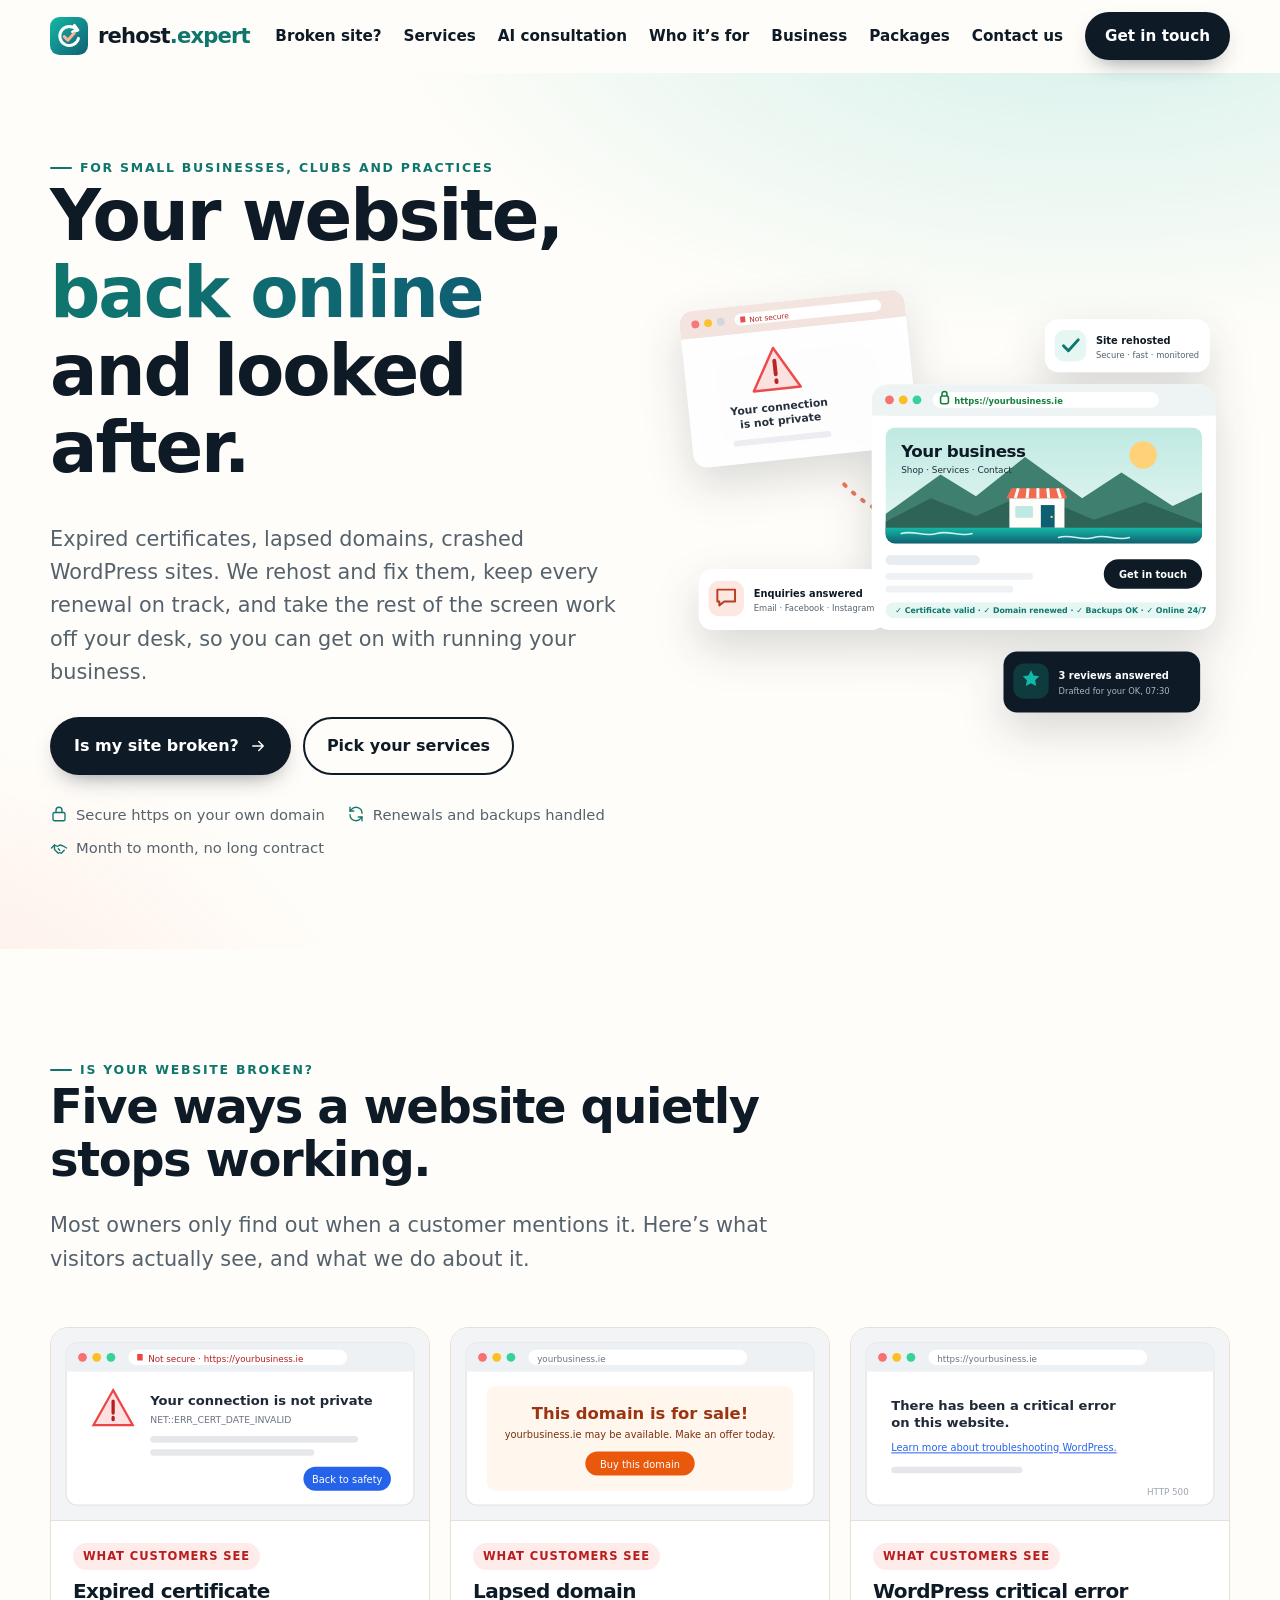
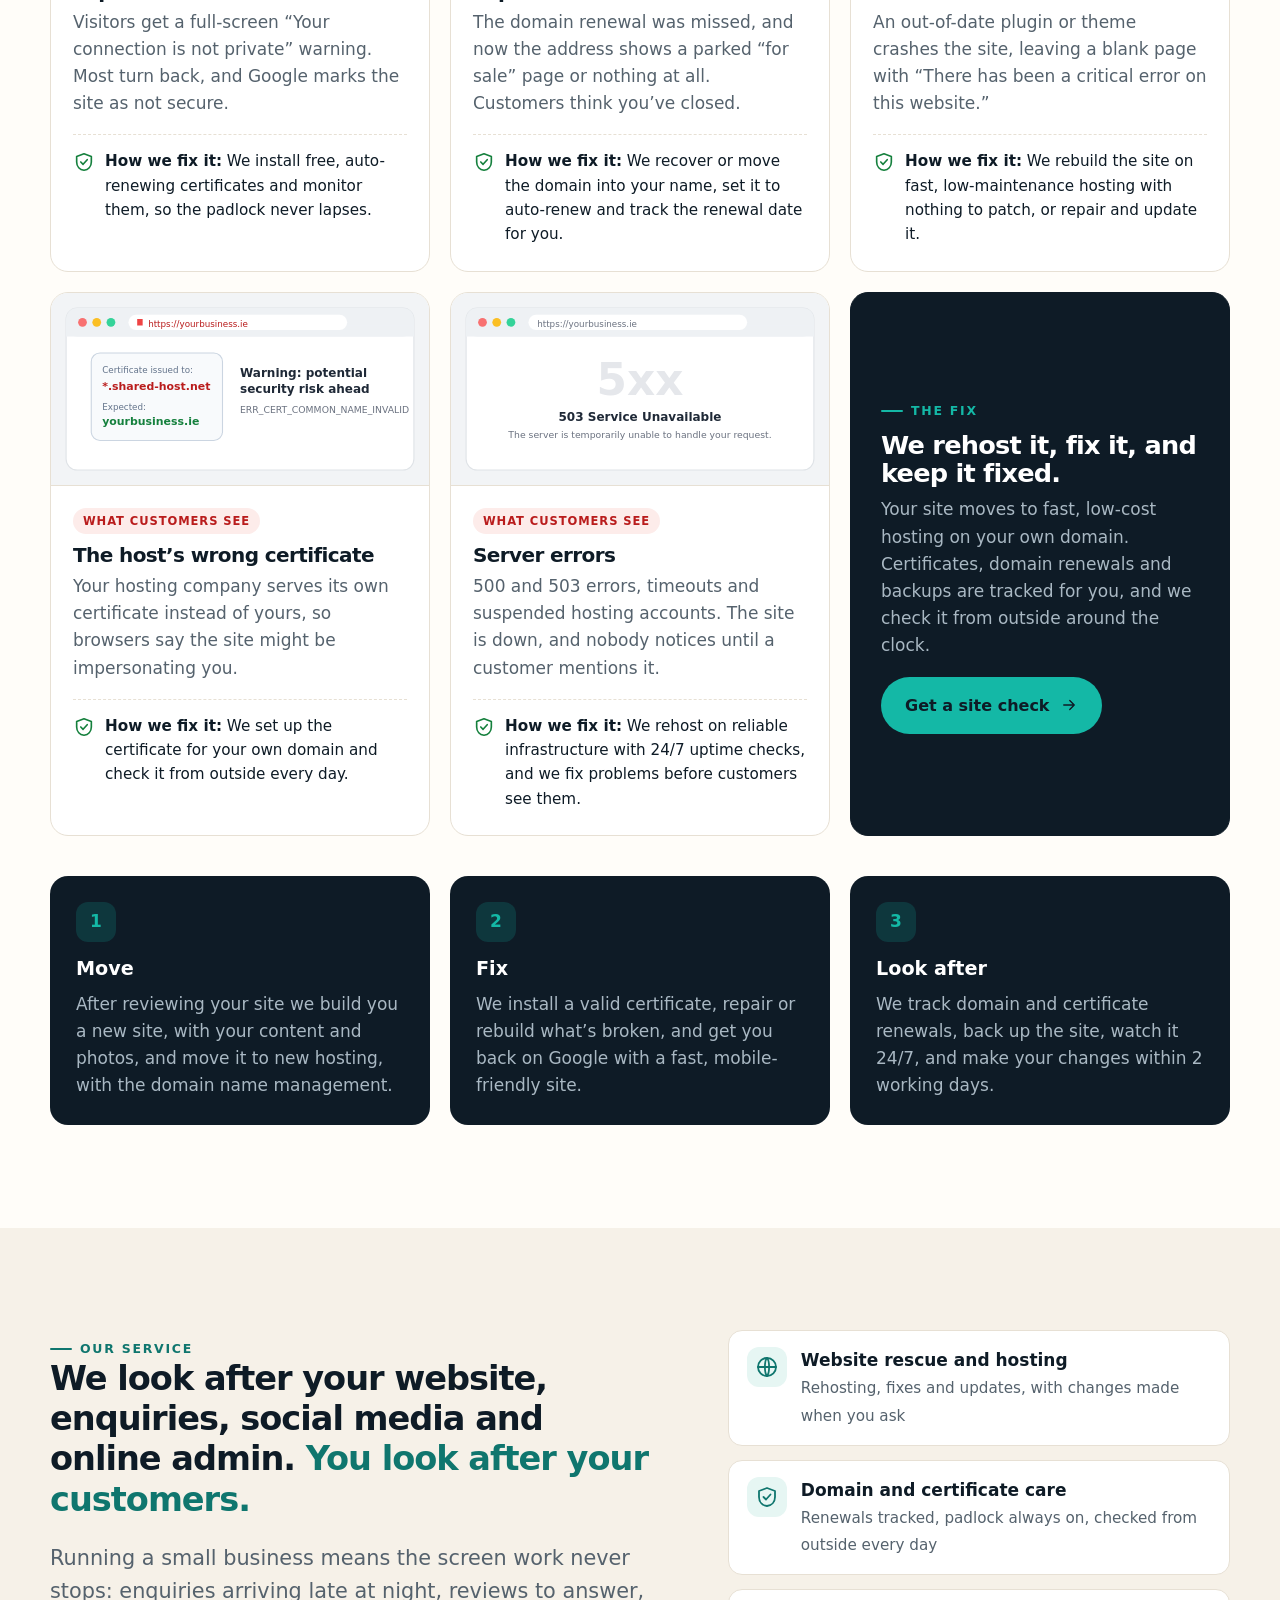
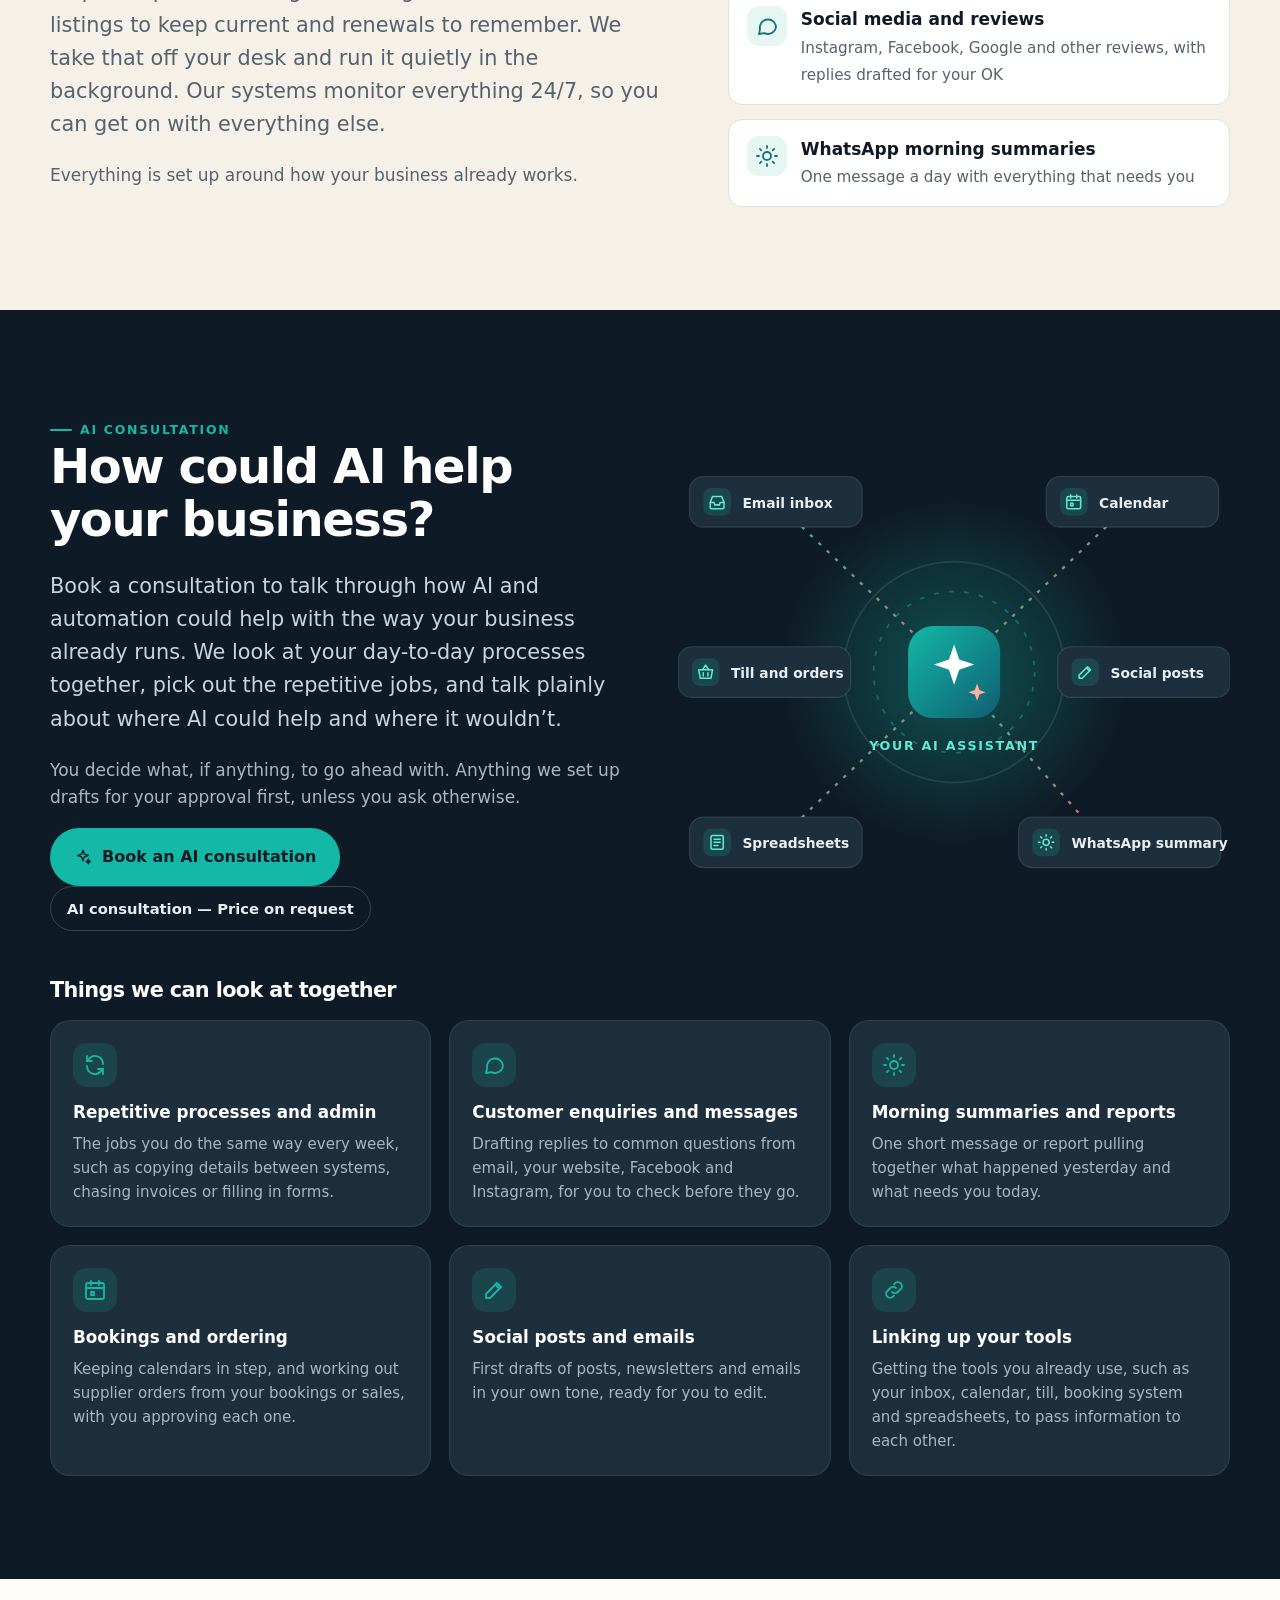
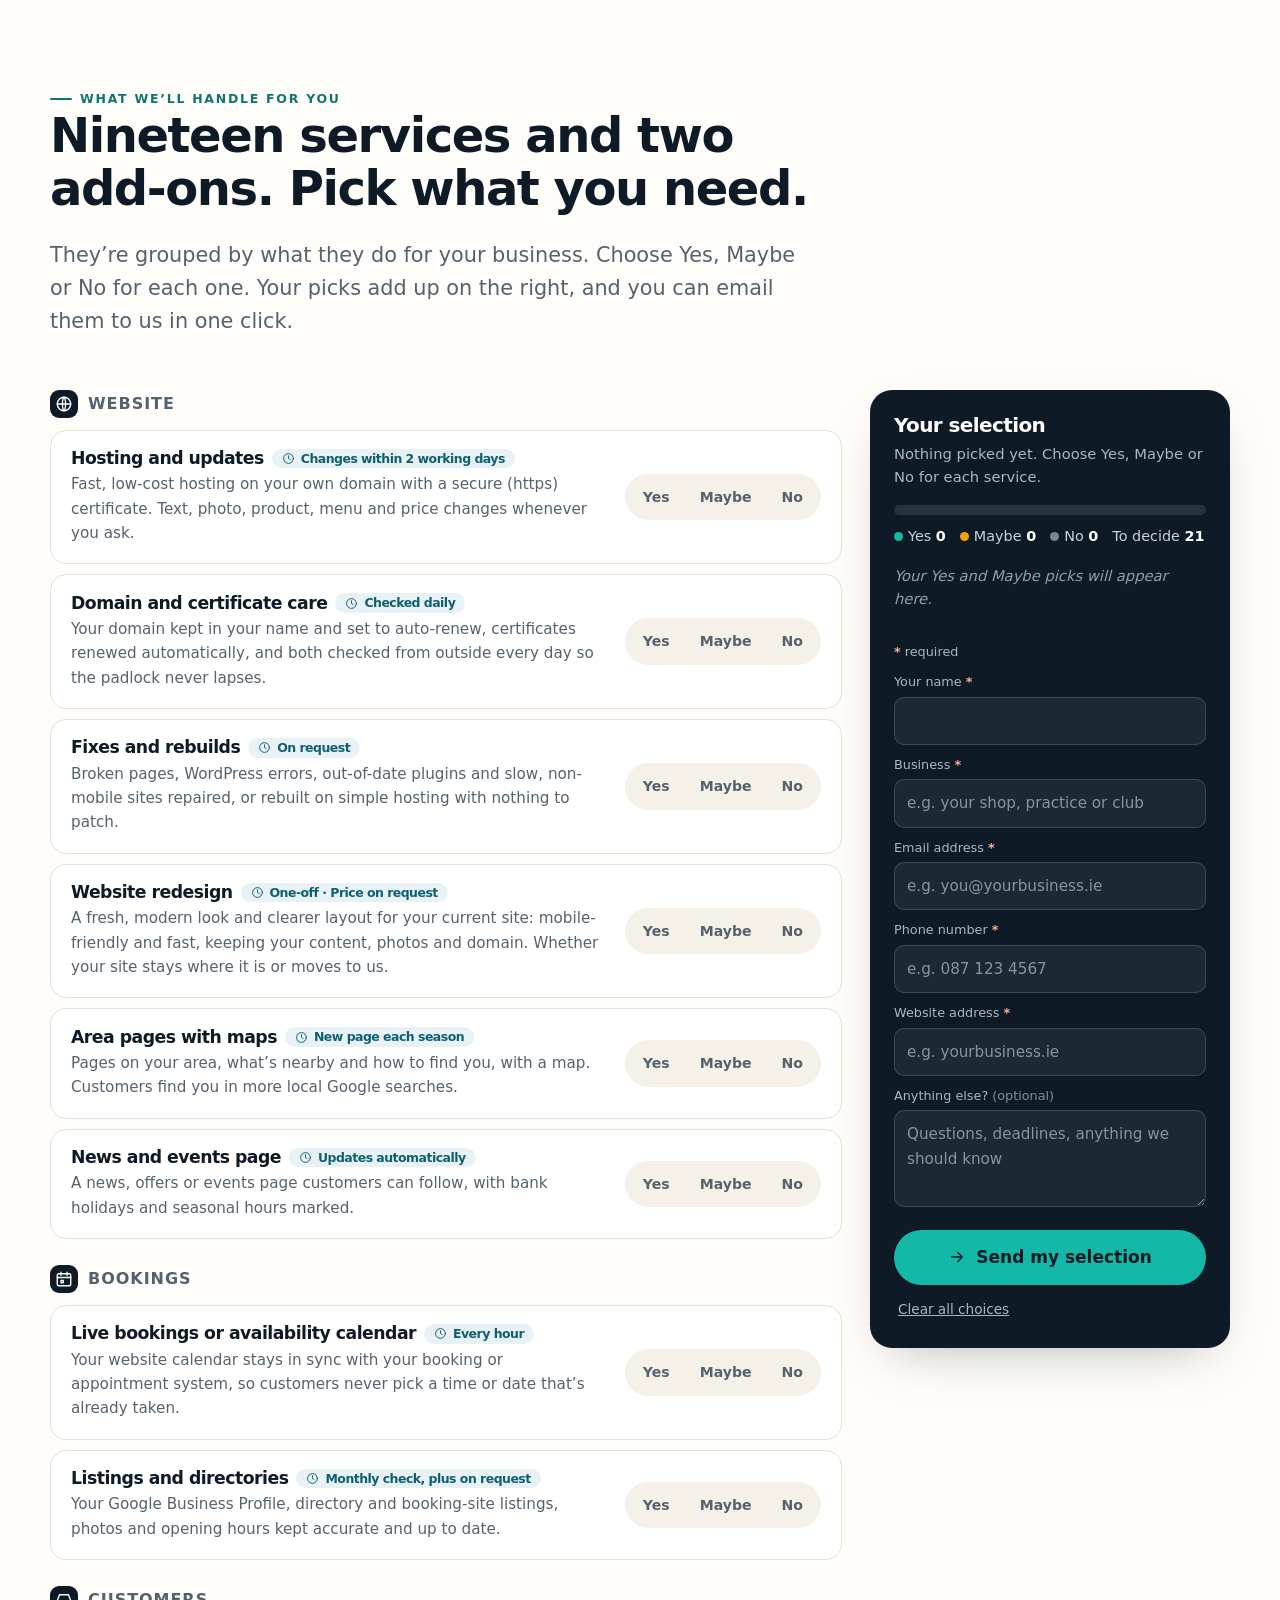
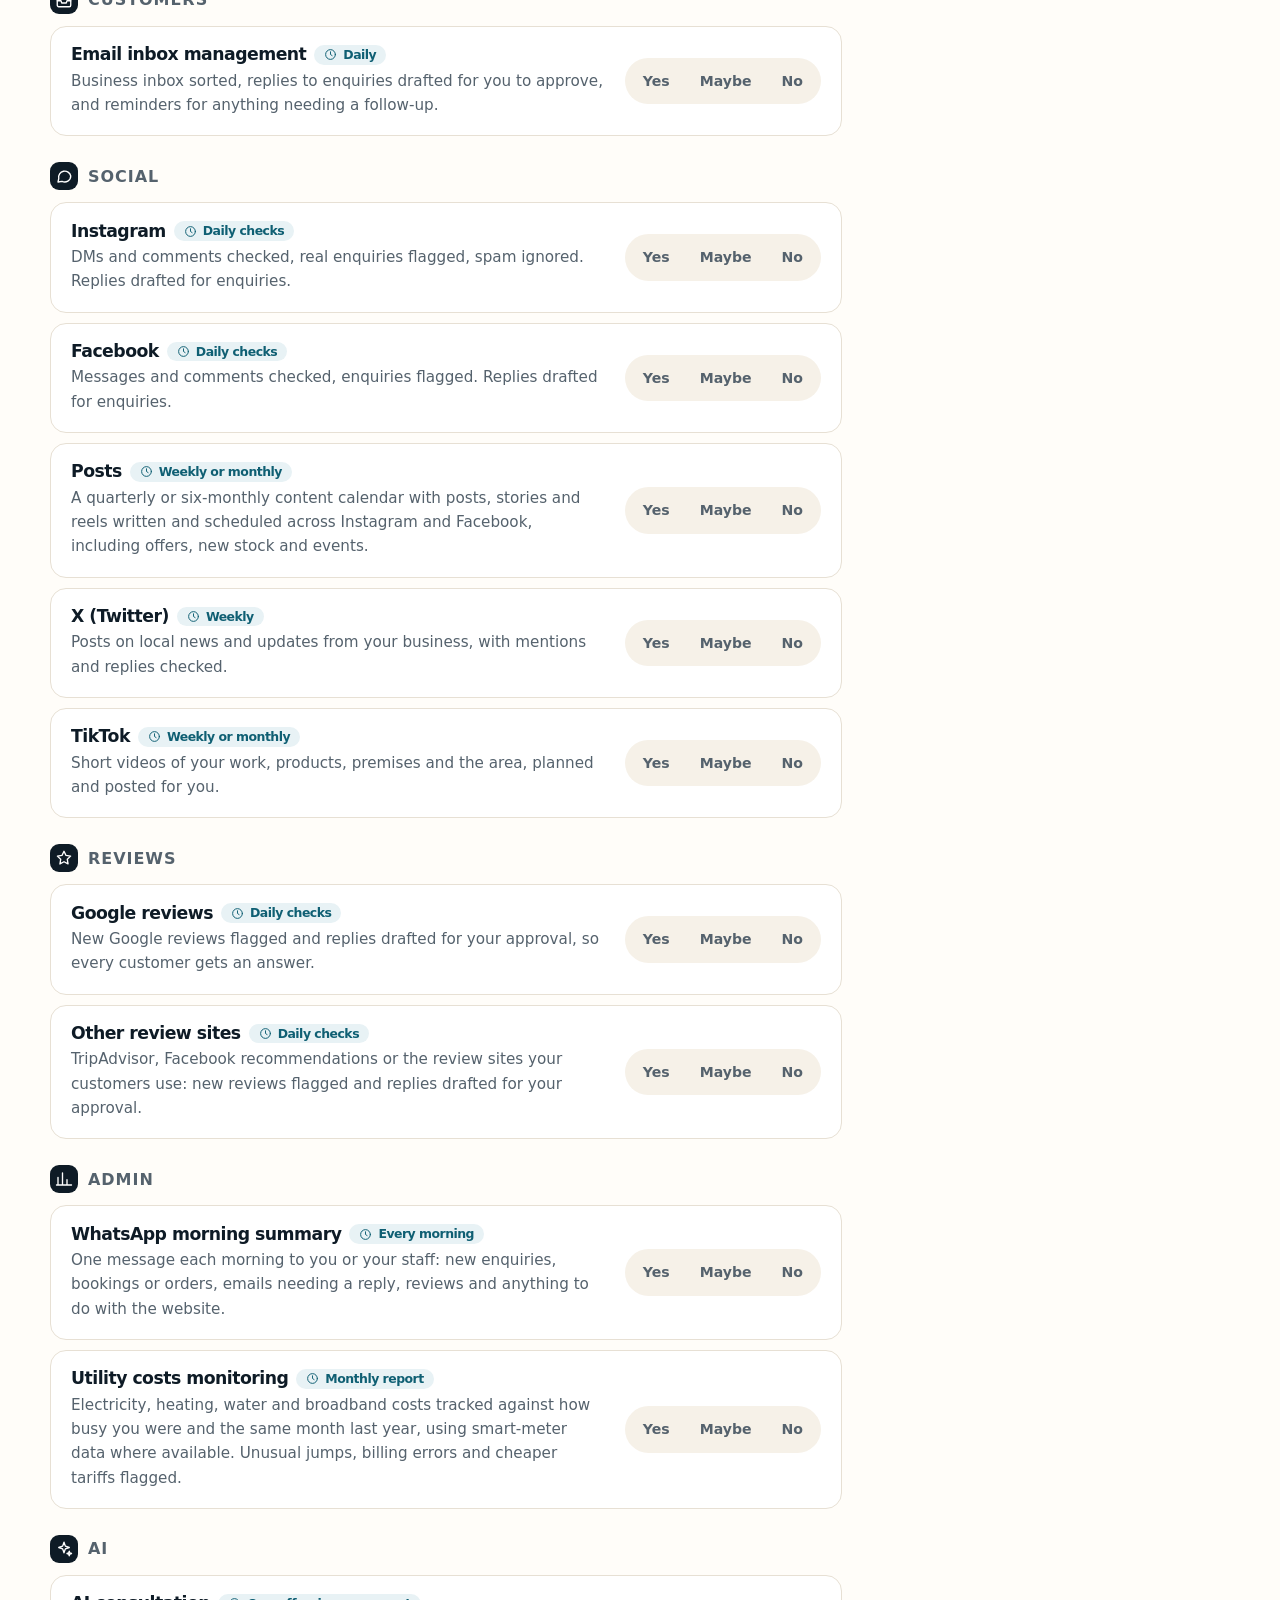
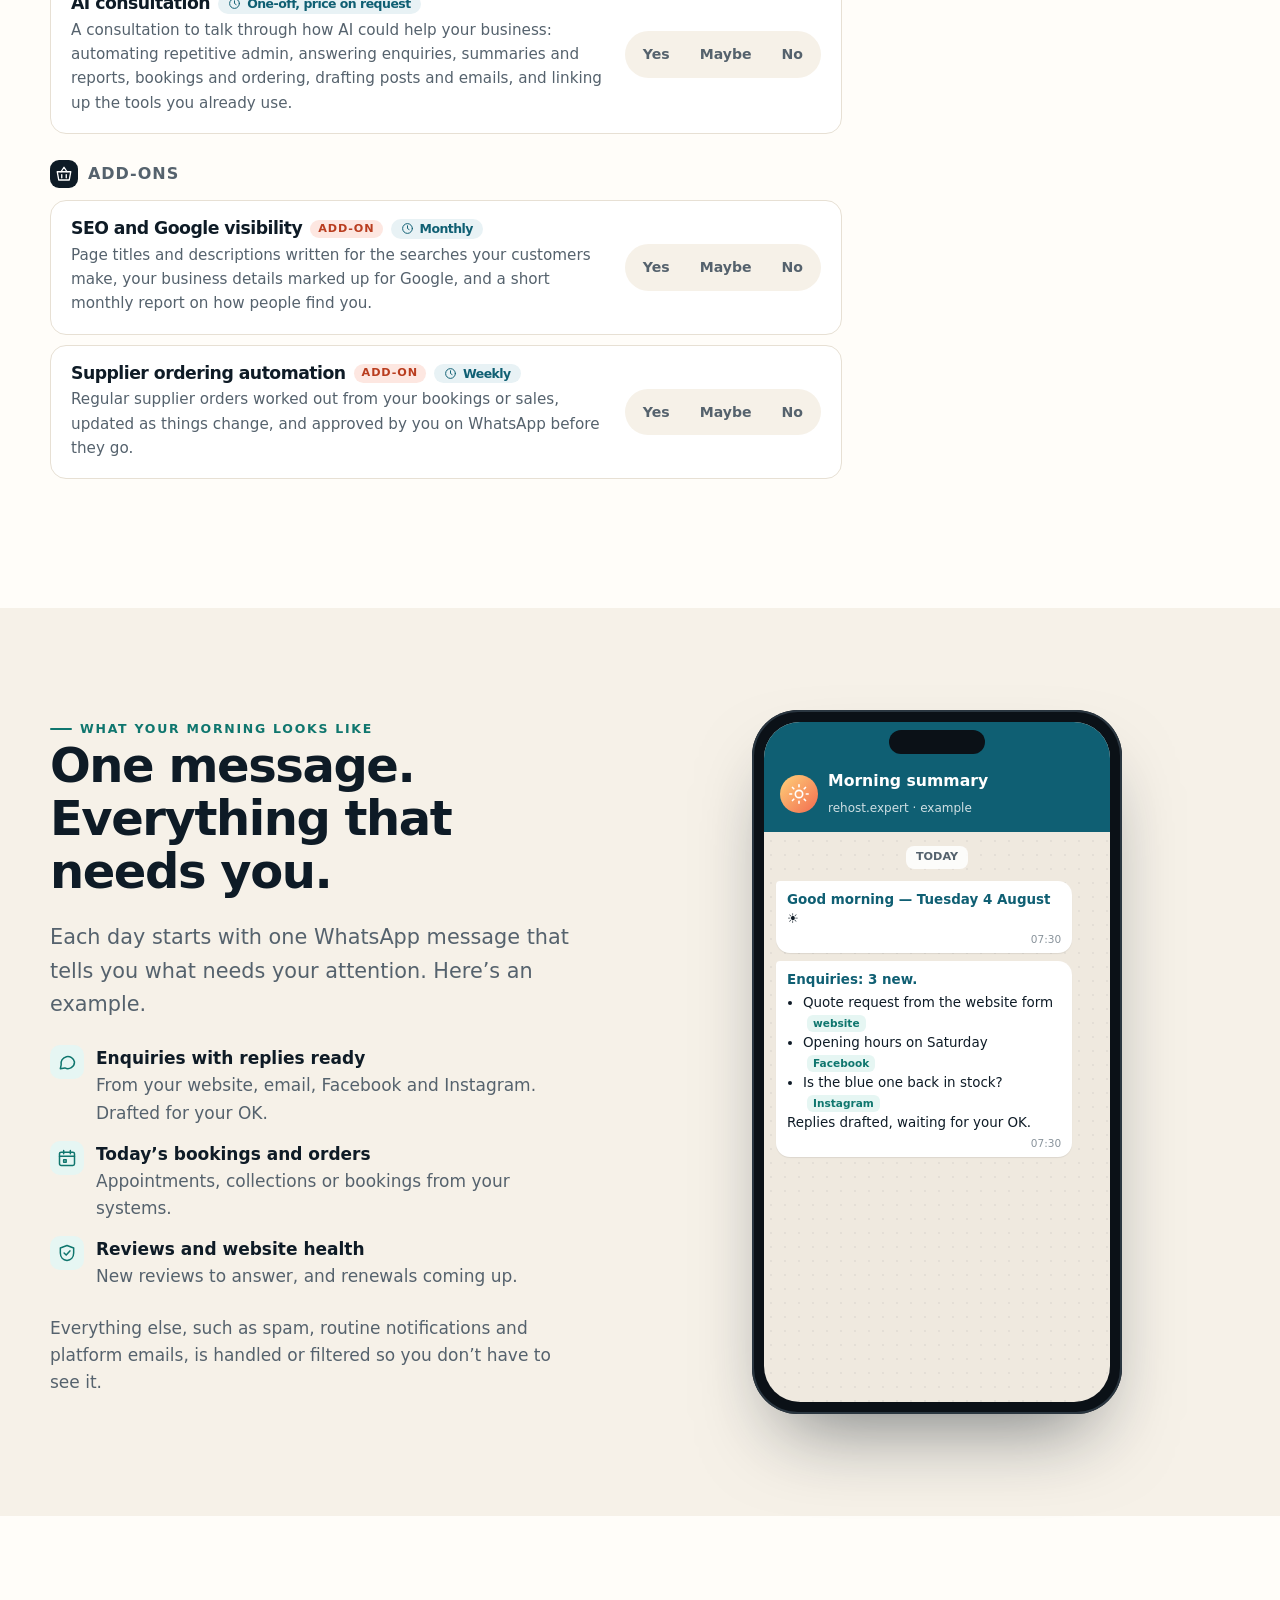
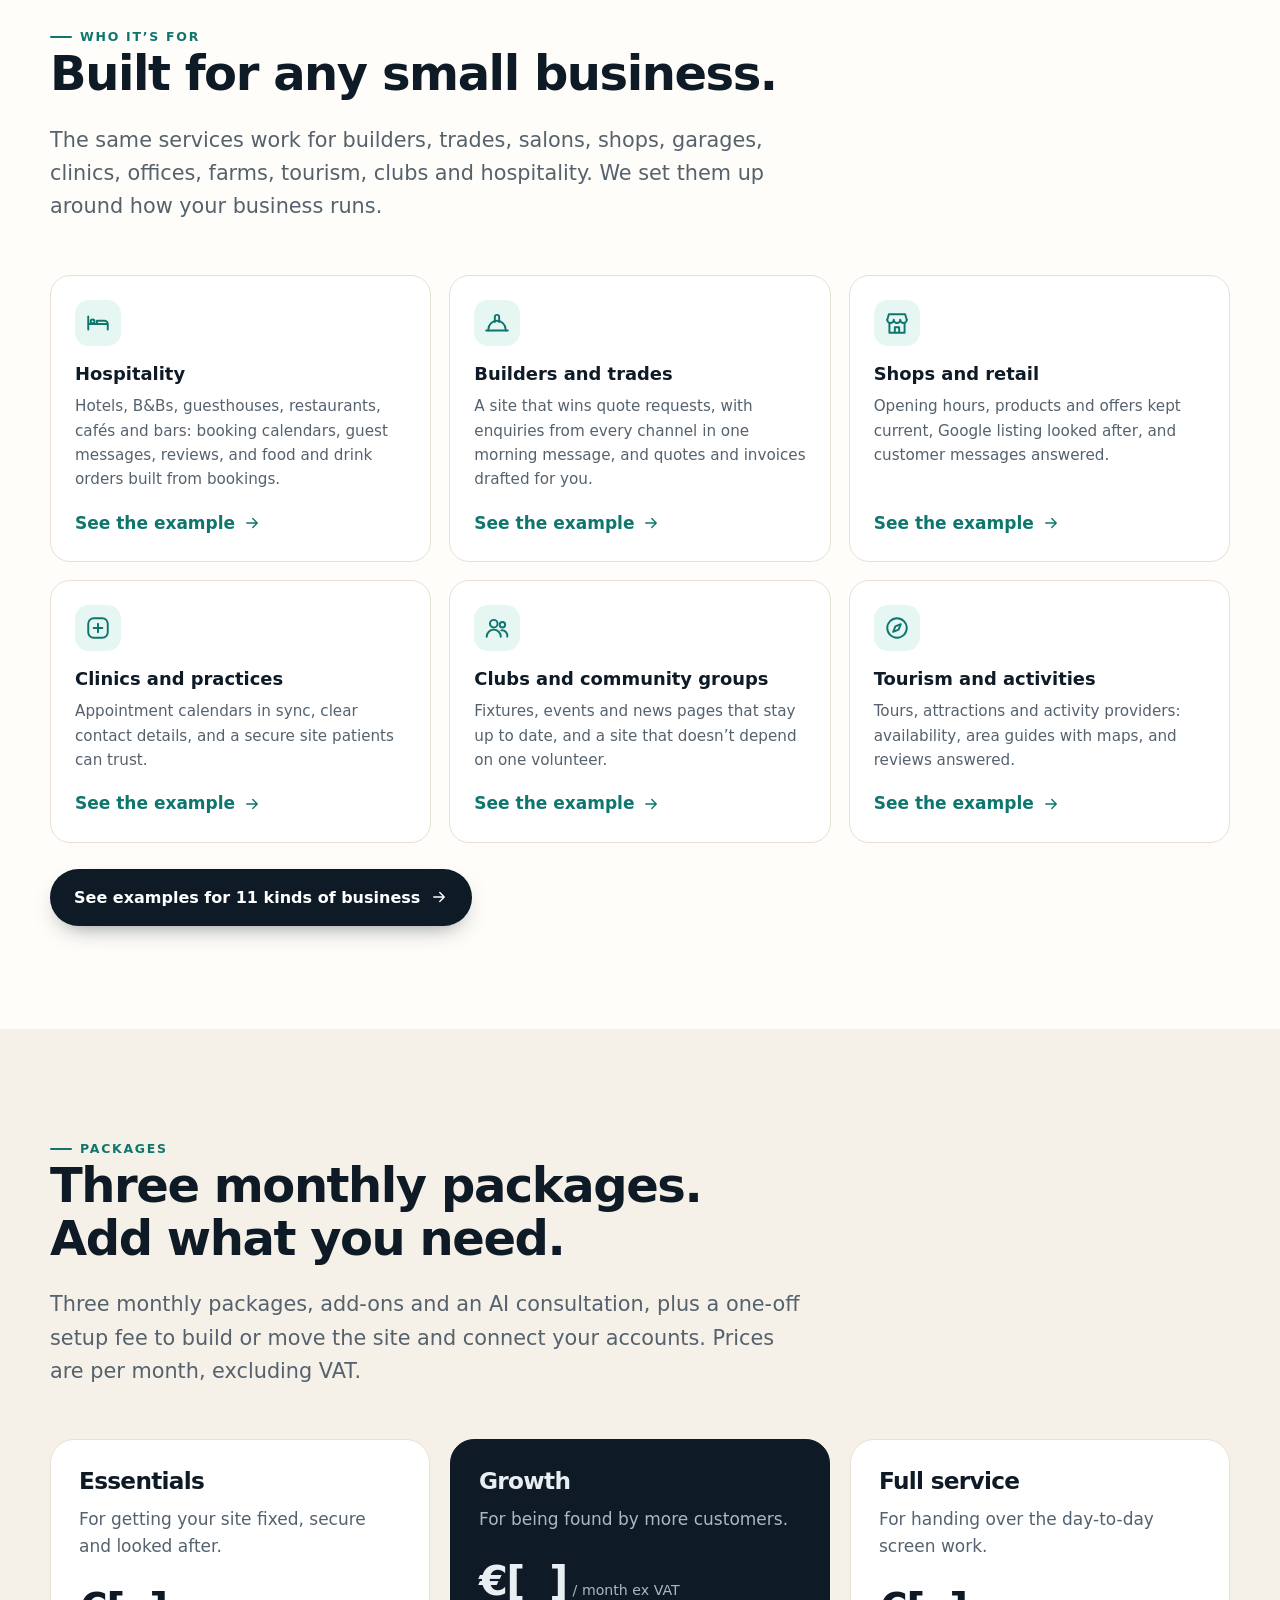
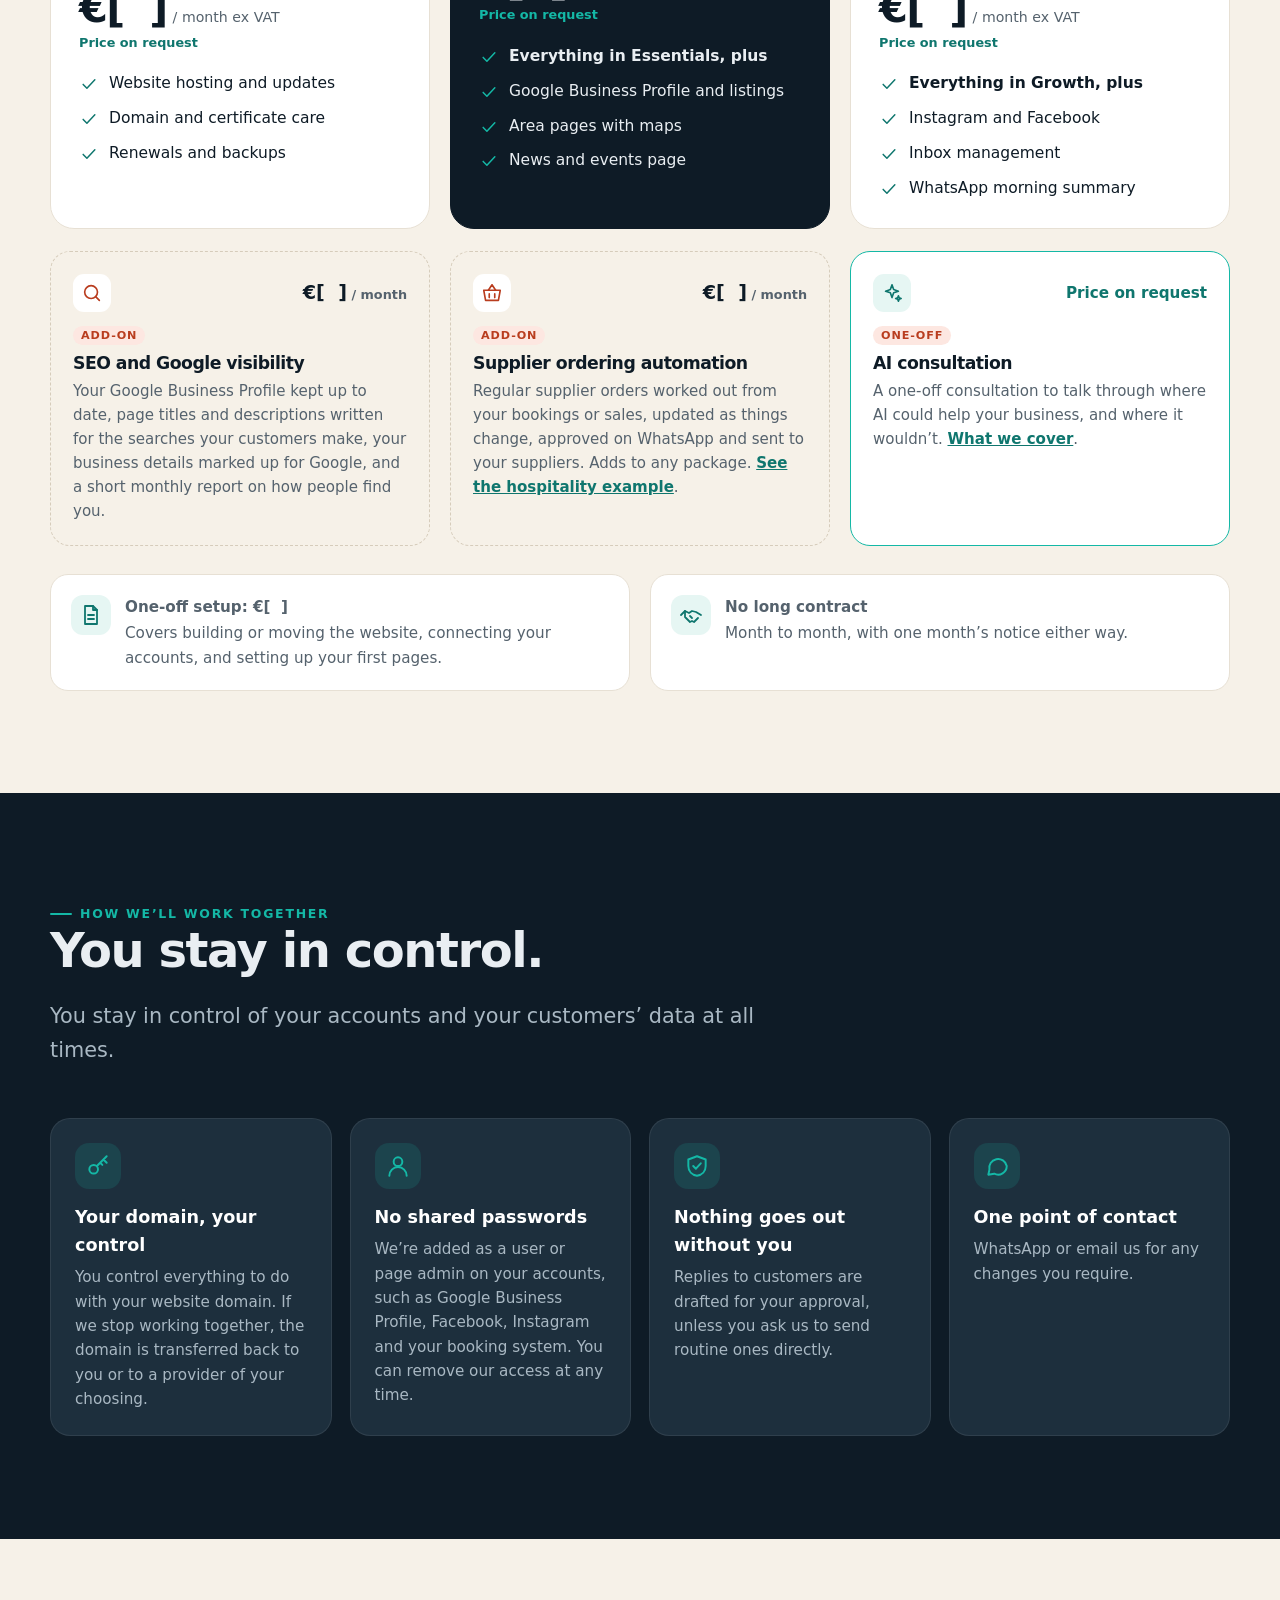
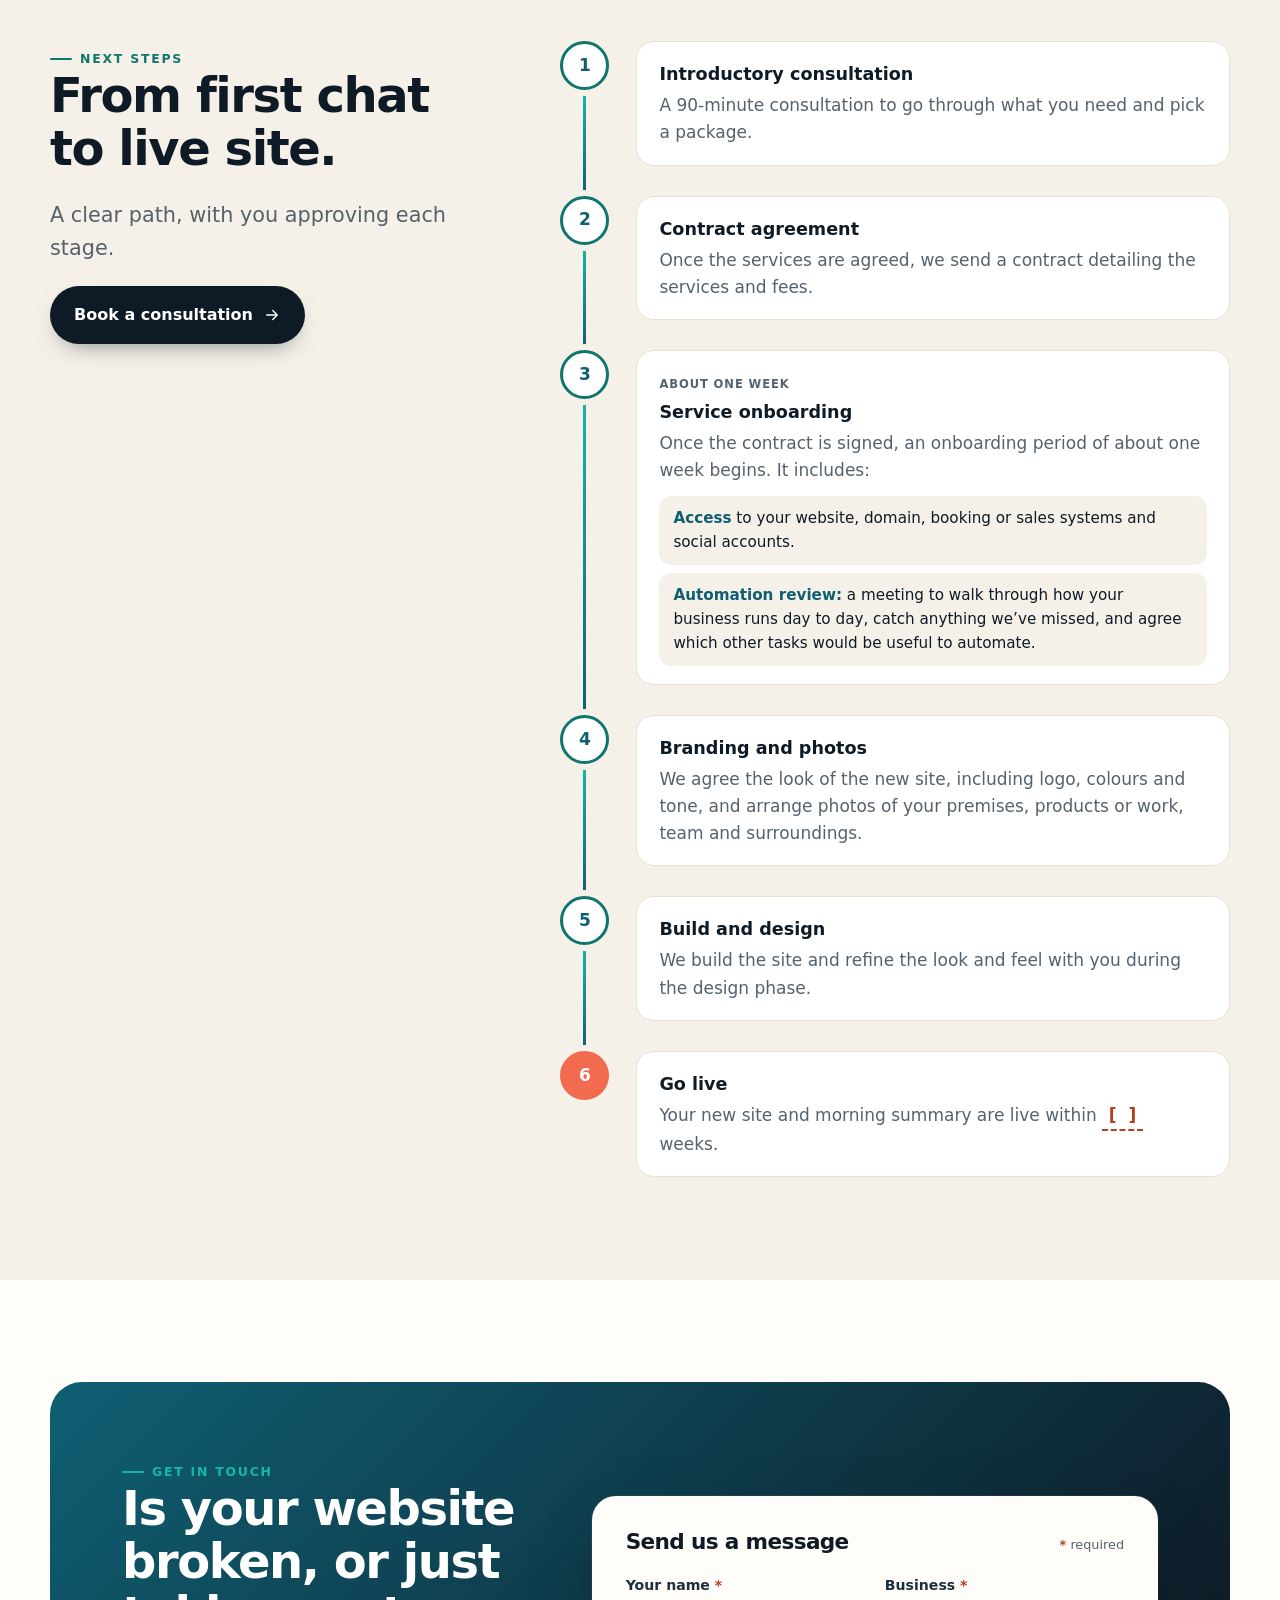
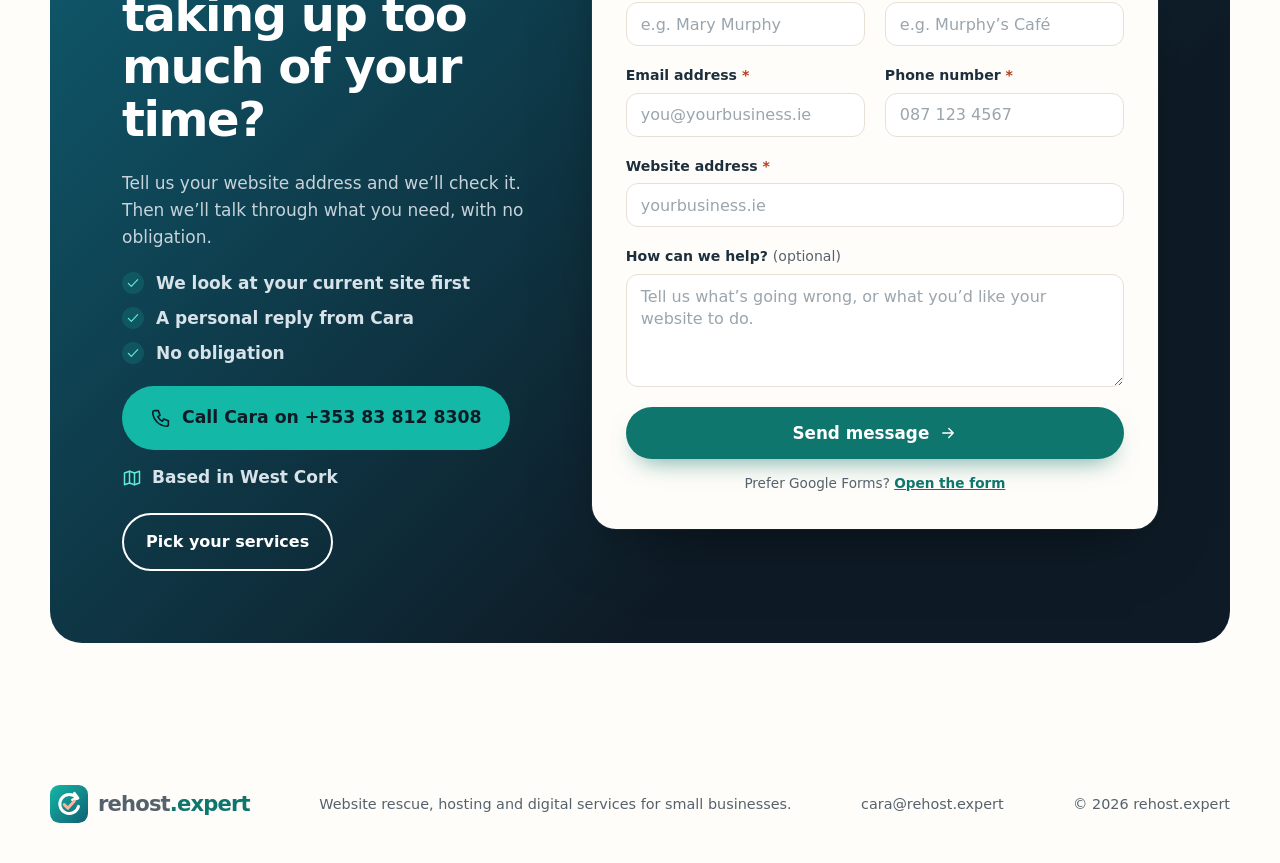
==== index.html @ c4ccad6c "Add Contact us page (call Cara, Based in West Cork, native form) + nav link; call link in #contact s" ====
<!doctype html>
<html lang="en-IE" class="no-js">
<head>
<meta charset="utf-8">
<meta name="viewport" content="width=device-width, initial-scale=1">
<meta name="format-detection" content="telephone=no, email=no">
<meta name="robots" content="noindex, nofollow">
<title>rehost.expert · Broken website? We rehost, fix and look after it</title>
<meta name="description" content="rehost.expert rehosts and fixes broken websites for small businesses, looks after domain and certificate renewals, and takes the screen work off your desk: enquiries, social media, reviews and online admin.">
<meta name="theme-color" content="#0e1b26">
<meta property="og:title" content="rehost.expert · Broken website? We rehost, fix and look after it">
<meta property="og:description" content="Website rescue, hosting and digital services for small businesses.">
<meta property="og:type" content="website">
<link rel="icon" href="favicon.svg?v=6e4eddb346" type="image/svg+xml">
<link rel="stylesheet" href="style.css?v=6e4eddb346">
<script>document.documentElement.classList.remove('no-js')</script>
</head>
<body id="top">
<a class="skip" href="#main">Skip to content</a>
<header class="top"><div class="wrap"><a class="brand" href="#top" aria-label="rehost.expert home"><svg viewBox="0 0 64 64" aria-hidden="true"><defs><linearGradient id="lg" x1="0" y1="0" x2="1" y2="1"><stop offset="0" stop-color="#14b8a6"/><stop offset="1" stop-color="#0f5f73"/></linearGradient></defs><rect width="64" height="64" rx="16" fill="url(#lg)"/><path d="M45 22a16 16 0 1 0 3 14" fill="none" stroke="#fff" stroke-width="5" stroke-linecap="round"/><path d="M41 14l6 8-9 3" fill="none" stroke="#fff" stroke-width="5" stroke-linecap="round" stroke-linejoin="round"/><path d="M24 33l6 6 11-12" fill="none" stroke="#ffb199" stroke-width="5" stroke-linecap="round" stroke-linejoin="round"/></svg><b>rehost<span>.expert</span></b></a>
<nav class="menu" aria-label="Sections"><a href="#broken">Broken site?</a><a href="#services">Services</a><a href="#ai">AI consultation</a><a href="#sectors">Who it’s for</a><a href="business.html">Business</a><a href="#packages">Packages</a><a href="contact.html">Contact us</a><a class="btn btn--primary" href="#contact">Get in touch</a></nav></div></header>
<main id="main">
<section class="hero"><div class="wrap">
<div class="rv">
<span class="eyebrow">For small businesses, clubs and practices</span>
<h1>Your website, <span class="hl">back online</span> and looked after.</h1>
<p class="lead">Expired certificates, lapsed domains, crashed WordPress sites. We rehost and fix them, keep every renewal on track, and take the rest of the screen work off your desk, so you can get on with running your business.</p>
<div class="ctas"><a class="btn btn--primary" href="#broken">Is my site broken? <svg viewBox="0 0 24 24" width="18" height="18" fill="none" stroke="currentColor" stroke-width="1.8" stroke-linecap="round" stroke-linejoin="round" aria-hidden="true"><path d="M5 12h14M13 6l6 6-6 6"/></svg></a><a class="btn btn--ghost" href="#services">Pick your services</a></div>
<div class="trust"><span><svg viewBox="0 0 24 24" width="18" height="18" fill="none" stroke="currentColor" stroke-width="1.8" stroke-linecap="round" stroke-linejoin="round" aria-hidden="true"><rect x="4" y="10" width="16" height="11" rx="2"/><path d="M8 10V7a4 4 0 0 1 8 0v3"/></svg>Secure https on your own domain</span><span><svg viewBox="0 0 24 24" width="18" height="18" fill="none" stroke="currentColor" stroke-width="1.8" stroke-linecap="round" stroke-linejoin="round" aria-hidden="true"><path d="M20 11a8 8 0 0 0-14.3-4.9L4 8"/><path d="M4 3v5h5"/><path d="M4 13a8 8 0 0 0 14.3 4.9L20 16"/><path d="M20 21v-5h-5"/></svg>Renewals and backups handled</span><span><svg viewBox="0 0 24 24" width="18" height="18" fill="none" stroke="currentColor" stroke-width="1.8" stroke-linecap="round" stroke-linejoin="round" aria-hidden="true"><path d="M2 12l4-4 4 2 3-2 4 1 5 3"/><path d="M6 8v6l5 5 2-1 2 1 4-4"/><path d="M11 13l2 2"/></svg>Month to month, no long contract</span></div>
</div>
<div class="hero-art rv"><svg viewBox="0 0 560 470" role="img" aria-label="Illustration: a broken business website with a security warning being rehosted into a secure, working site with enquiries, reviews and messages">
<defs>
<linearGradient id="sky" x1="0" y1="0" x2="0" y2="1"><stop offset="0" stop-color="#bfe9e2"/><stop offset="1" stop-color="#eaf7f4"/></linearGradient>
<linearGradient id="sea" x1="0" y1="0" x2="0" y2="1"><stop offset="0" stop-color="#14b8a6"/><stop offset="1" stop-color="#0f5f73"/></linearGradient>
<linearGradient id="arc" x1="0" y1="0" x2="1" y2="0"><stop offset="0" stop-color="#f26b4f"/><stop offset="1" stop-color="#14b8a6"/></linearGradient>
</defs>
<g transform="translate(8 26) rotate(-6 120 90)" opacity=".95"><g class="float2">
<rect width="230" height="160" rx="14" fill="#fff"/>
<rect width="230" height="28" rx="14" fill="#f3e3df"/><rect y="16" width="230" height="12" fill="#f3e3df"/>
<circle cx="16" cy="14" r="4" fill="#f87171"/><circle cx="29" cy="14" r="4" fill="#fbbf24"/><circle cx="42" cy="14" r="4" fill="#d1d5db"/>
<rect x="56" y="8" width="150" height="12" rx="6" fill="#fff"/><path d="M62 11h5v6h-5z" fill="#ef4444"/><text x="71" y="17.5" font-size="7.5" fill="#b91c1c" font-family="system-ui">Not secure</text>
<path d="M92 46 116 88H68z" fill="#fee2e2" stroke="#ef4444" stroke-width="2.5" stroke-linejoin="round"/><path d="M92 59v14M92 79v2" stroke="#b91c1c" stroke-width="4" stroke-linecap="round"/>
<text x="92" y="110" font-size="11" font-weight="800" fill="#1f2937" text-anchor="middle" font-family="system-ui">Your connection</text>
<text x="92" y="124" font-size="11" font-weight="800" fill="#1f2937" text-anchor="middle" font-family="system-ui">is not private</text>
<rect x="42" y="136" width="100" height="6" rx="3" fill="#eceff2"/>
</g></g>
<path class="scan" d="M168 214c40 40 90 52 140 36" fill="none" stroke="url(#arc)" stroke-width="4" stroke-linecap="round" stroke-dasharray="2 10"/>
<path class="scan" d="M300 240l14 8-12 10" fill="none" stroke="#14b8a6" stroke-width="4" stroke-linecap="round" stroke-linejoin="round"/>
<g transform="translate(196 112)">
<rect width="350" height="250" rx="18" fill="#fff"/>
<rect width="350" height="32" rx="18" fill="#eef4f3"/><rect y="18" width="350" height="14" fill="#eef4f3"/>
<circle cx="18" cy="16" r="4.5" fill="#f87171"/><circle cx="32" cy="16" r="4.5" fill="#fbbf24"/><circle cx="46" cy="16" r="4.5" fill="#34d399"/>
<rect x="62" y="8" width="230" height="16" rx="8" fill="#fff"/>
<rect x="70" y="12" width="8" height="8" rx="2" fill="none" stroke="#15803d" stroke-width="1.6"/><path d="M71.5 12v-2a2.5 2.5 0 0 1 5 0v2" fill="none" stroke="#15803d" stroke-width="1.6"/>
<text x="84" y="20" font-size="8.5" fill="#15803d" font-weight="700" font-family="system-ui">https://yourbusiness.ie</text>
<clipPath id="hc"><rect x="14" y="44" width="322" height="118" rx="10"/></clipPath>
<g clip-path="url(#hc)">
<rect x="14" y="44" width="322" height="118" fill="url(#sky)"/>
<circle cx="276" cy="72" r="14" fill="#ffd27a"/>
<path d="M14 132 70 92l36 22 50-40 58 42 40-26 52 34 30-14v52H14z" fill="#3f7f6f"/>
<path d="M14 140 60 116l46 18 54-24 66 28 52-18 58 22v20H14z" fill="#2d6457"/>
<path d="M14 146h322v16H14z" fill="url(#sea)"/>
<path d="M30 152c12-4 24 4 36 0s24 4 36 0M190 156c12-4 24 4 36 0s24 4 36 0" stroke="#c9f3ec" stroke-width="1.6" fill="none" stroke-linecap="round"/>
<g transform="translate(140 104)"><rect x="0" y="12" width="56" height="30" fill="#fffdf9"/><path d="M-3 12h62l-5-10H2z" fill="#f26b4f"/><path d="M9 2l-3 10M19 2l-1 10M29 2v10M39 2l1 10M49 2l3 10" stroke="#fff" stroke-width="3"/><rect x="6" y="20" width="18" height="12" rx="1.5" fill="#bfe9e2"/><rect x="32" y="19" width="14" height="23" fill="#0f5f73"/><circle cx="43" cy="31" r="1.2" fill="#ffd27a"/></g>
<text x="30" y="74" font-size="17" font-weight="850" fill="#0e1b26" font-family="system-ui" letter-spacing="-.5">Your business</text>
<text x="30" y="90" font-size="9" fill="#1d2f3d" font-family="system-ui">Shop · Services · Contact</text>
</g>
<rect x="14" y="174" width="96" height="10" rx="5" fill="#e6ecef"/><rect x="14" y="192" width="150" height="7" rx="3.5" fill="#eef2f4"/><rect x="14" y="205" width="130" height="7" rx="3.5" fill="#eef2f4"/>
<rect x="236" y="178" width="100" height="30" rx="15" fill="#0e1b26"/><text x="286" y="197" font-size="10" fill="#fff" text-anchor="middle" font-weight="700" font-family="system-ui">Get in touch</text>
<rect x="14" y="222" width="322" height="16" rx="8" fill="#e6f6f3"/><text x="24" y="233" font-size="8" fill="#0f766e" font-weight="700" font-family="system-ui">✓ Certificate valid · ✓ Domain renewed · ✓ Backups OK · ✓ Online 24/7</text>
</g>
<g transform="translate(372 46)"><g class="float"><rect width="168" height="54" rx="14" fill="#fff"/><rect x="10" y="11" width="32" height="32" rx="10" fill="#e6f6f3"/><path d="M19 27l5 5 10-11" fill="none" stroke="#0f766e" stroke-width="3" stroke-linecap="round" stroke-linejoin="round"/><text x="52" y="25" font-size="10" font-weight="800" fill="#0e1b26" font-family="system-ui">Site rehosted</text><text x="52" y="39" font-size="8.5" fill="#55626d" font-family="system-ui">Secure · fast · monitored</text></g></g>
<g transform="translate(20 300)"><g class="float3"><rect width="190" height="62" rx="14" fill="#fff"/><rect x="10" y="12" width="36" height="36" rx="11" fill="#fde7e1"/><g transform="translate(17 19)" fill="none" stroke="#b93d1f" stroke-width="2" stroke-linejoin="round"><path d="M2 2h18v12H9l-5 4v-4H2z"/></g><text x="56" y="28" font-size="10" font-weight="800" fill="#0e1b26" font-family="system-ui">Enquiries answered</text><text x="56" y="43" font-size="8.5" fill="#55626d" font-family="system-ui">Email · Facebook · Instagram</text></g></g>
<g transform="translate(330 384)"><g class="float2"><rect width="200" height="62" rx="14" fill="#0e1b26"/><rect x="10" y="12" width="36" height="36" rx="11" fill="rgba(20,184,166,.2)"/><path d="M28 19l2.6 5.3 5.8.8-4.2 4.1 1 5.8-5.2-2.7-5.2 2.7 1-5.8-4.2-4.1 5.8-.8z" fill="#14b8a6"/><text x="56" y="28" font-size="10" font-weight="800" fill="#fff" font-family="system-ui">3 reviews answered</text><text x="56" y="43" font-size="8.5" fill="#a9b8c3" font-family="system-ui">Drafted for your OK, 07:30</text></g></g>
</svg></div>
</div></section>

<section class="section" id="broken" aria-labelledby="br-h"><div class="wrap">
<div class="head rv"><span class="eyebrow">Is your website broken?</span><h2 id="br-h">Five ways a website quietly stops working.</h2><p class="lead">Most owners only find out when a customer mentions it. Here’s what visitors actually see, and what we do about it.</p></div>
<div class="problems"><article class="prob rv"><div class="screen"><svg viewBox="0 0 320 150" role="img" aria-label="Browser warning: your connection is not private"><rect x="1" y="1" width="318" height="148" rx="10" fill="#fff" stroke="#dfe3e7"/><rect x="1" y="1" width="318" height="26" rx="10" fill="#eef1f4"/><rect x="1" y="17" width="318" height="10" fill="#eef1f4"/><circle cx="16" cy="14" r="4" fill="#f87171"/><circle cx="29" cy="14" r="4" fill="#fbbf24"/><circle cx="42" cy="14" r="4" fill="#34d399"/><rect x="58" y="7" width="200" height="14" rx="7" fill="#fff"/><path d="M66 11l5 0 0 6-5 0z" fill="#ef4444"/><text x="76" y="18" font-size="8" fill="#b91c1c" font-family="system-ui">Not secure · https://yourbusiness.ie</text><g transform="translate(26 44)"><path d="M18 0 36 32H0z" fill="#fee2e2" stroke="#ef4444" stroke-width="2"/><path d="M18 10v11M18 25v2" stroke="#b91c1c" stroke-width="3" stroke-linecap="round"/></g><text x="78" y="58" font-size="12" font-weight="700" fill="#1f2937" font-family="system-ui">Your connection is not private</text><text x="78" y="74" font-size="8.5" fill="#6b7280" font-family="system-ui">NET::ERR_CERT_DATE_INVALID</text><rect x="78" y="86" width="190" height="6" rx="3" fill="#e5e7eb"/><rect x="78" y="98" width="150" height="6" rx="3" fill="#e5e7eb"/><rect x="218" y="114" width="80" height="22" rx="11" fill="#2563eb"/><text x="258" y="129" font-size="9" fill="#fff" text-anchor="middle" font-family="system-ui">Back to safety</text></svg></div><div class="body"><span class="tag">What customers see</span><h3>Expired certificate</h3><p class="muted">Visitors get a full-screen “Your connection is not private” warning. Most turn back, and Google marks the site as not secure.</p><div class="fix"><svg viewBox="0 0 24 24" width="18" height="18" fill="none" stroke="currentColor" stroke-width="1.8" stroke-linecap="round" stroke-linejoin="round" aria-hidden="true"><path d="M12 3 4 6v6c0 5 3.4 8.4 8 9 4.6-.6 8-4 8-9V6z"/><path d="m8.5 12 2.5 2.5 4.5-5"/></svg><span><b>How we fix it:</b> We install free, auto-renewing certificates and monitor them, so the padlock never lapses.</span></div></div></article>
<article class="prob rv"><div class="screen"><svg viewBox="0 0 320 150" role="img" aria-label="Parked page: this domain is for sale"><rect x="1" y="1" width="318" height="148" rx="10" fill="#fff" stroke="#dfe3e7"/><rect x="1" y="1" width="318" height="26" rx="10" fill="#eef1f4"/><rect x="1" y="17" width="318" height="10" fill="#eef1f4"/><circle cx="16" cy="14" r="4" fill="#f87171"/><circle cx="29" cy="14" r="4" fill="#fbbf24"/><circle cx="42" cy="14" r="4" fill="#34d399"/><rect x="58" y="7" width="200" height="14" rx="7" fill="#fff"/><text x="66" y="18" font-size="8" fill="#6b7280" font-family="system-ui">yourbusiness.ie</text><rect x="20" y="40" width="280" height="96" rx="8" fill="#fff7ed"/><text x="160" y="70" font-size="15" font-weight="800" fill="#9a3412" text-anchor="middle" font-family="system-ui">This domain is for sale!</text><text x="160" y="88" font-size="9" fill="#7c2d12" text-anchor="middle" font-family="system-ui">yourbusiness.ie may be available. Make an offer today.</text><rect x="110" y="100" width="100" height="22" rx="11" fill="#ea580c"/><text x="160" y="115" font-size="9" fill="#fff" text-anchor="middle" font-family="system-ui">Buy this domain</text></svg></div><div class="body"><span class="tag">What customers see</span><h3>Lapsed domain</h3><p class="muted">The domain renewal was missed, and now the address shows a parked “for sale” page or nothing at all. Customers think you’ve closed.</p><div class="fix"><svg viewBox="0 0 24 24" width="18" height="18" fill="none" stroke="currentColor" stroke-width="1.8" stroke-linecap="round" stroke-linejoin="round" aria-hidden="true"><path d="M12 3 4 6v6c0 5 3.4 8.4 8 9 4.6-.6 8-4 8-9V6z"/><path d="m8.5 12 2.5 2.5 4.5-5"/></svg><span><b>How we fix it:</b> We recover or move the domain into your name, set it to auto-renew and track the renewal date for you.</span></div></div></article>
<article class="prob rv"><div class="screen"><svg viewBox="0 0 320 150" role="img" aria-label="WordPress critical error page"><rect x="1" y="1" width="318" height="148" rx="10" fill="#fff" stroke="#dfe3e7"/><rect x="1" y="1" width="318" height="26" rx="10" fill="#eef1f4"/><rect x="1" y="17" width="318" height="10" fill="#eef1f4"/><circle cx="16" cy="14" r="4" fill="#f87171"/><circle cx="29" cy="14" r="4" fill="#fbbf24"/><circle cx="42" cy="14" r="4" fill="#34d399"/><rect x="58" y="7" width="200" height="14" rx="7" fill="#fff"/><text x="66" y="18" font-size="8" fill="#6b7280" font-family="system-ui">https://yourbusiness.ie</text><text x="24" y="62" font-size="12" font-weight="700" fill="#1f2937" font-family="system-ui">There has been a critical error</text><text x="24" y="78" font-size="12" font-weight="700" fill="#1f2937" font-family="system-ui">on this website.</text><text x="24" y="100" font-size="9" fill="#2563eb" text-decoration="underline" font-family="system-ui">Learn more about troubleshooting WordPress.</text><rect x="24" y="114" width="120" height="6" rx="3" fill="#e5e7eb"/><text x="296" y="140" font-size="8" fill="#9ca3af" text-anchor="end" font-family="system-ui">HTTP 500</text></svg></div><div class="body"><span class="tag">What customers see</span><h3>WordPress critical error</h3><p class="muted">An out-of-date plugin or theme crashes the site, leaving a blank page with “There has been a critical error on this website.”</p><div class="fix"><svg viewBox="0 0 24 24" width="18" height="18" fill="none" stroke="currentColor" stroke-width="1.8" stroke-linecap="round" stroke-linejoin="round" aria-hidden="true"><path d="M12 3 4 6v6c0 5 3.4 8.4 8 9 4.6-.6 8-4 8-9V6z"/><path d="m8.5 12 2.5 2.5 4.5-5"/></svg><span><b>How we fix it:</b> We rebuild the site on fast, low-maintenance hosting with nothing to patch, or repair and update it.</span></div></div></article>
<article class="prob rv"><div class="screen"><svg viewBox="0 0 320 150" role="img" aria-label="Wrong certificate: issued to the hosting company, not your domain"><rect x="1" y="1" width="318" height="148" rx="10" fill="#fff" stroke="#dfe3e7"/><rect x="1" y="1" width="318" height="26" rx="10" fill="#eef1f4"/><rect x="1" y="17" width="318" height="10" fill="#eef1f4"/><circle cx="16" cy="14" r="4" fill="#f87171"/><circle cx="29" cy="14" r="4" fill="#fbbf24"/><circle cx="42" cy="14" r="4" fill="#34d399"/><rect x="58" y="7" width="200" height="14" rx="7" fill="#fff"/><path d="M66 11l5 0 0 6-5 0z" fill="#ef4444"/><text x="76" y="18" font-size="8" fill="#b91c1c" font-family="system-ui">https://yourbusiness.ie</text><g transform="translate(24 42)"><rect width="120" height="80" rx="8" fill="#f8fafc" stroke="#cbd5e1"/><text x="10" y="18" font-size="8" fill="#64748b" font-family="system-ui">Certificate issued to:</text><text x="10" y="34" font-size="10" font-weight="700" fill="#b91c1c" font-family="system-ui">*.shared-host.net</text><text x="10" y="52" font-size="8" fill="#64748b" font-family="system-ui">Expected:</text><text x="10" y="66" font-size="10" font-weight="700" fill="#15803d" font-family="system-ui">yourbusiness.ie</text></g><text x="160" y="64" font-size="11" font-weight="700" fill="#1f2937" font-family="system-ui">Warning: potential</text><text x="160" y="79" font-size="11" font-weight="700" fill="#1f2937" font-family="system-ui">security risk ahead</text><text x="160" y="97" font-size="8.5" fill="#6b7280" font-family="system-ui">ERR_CERT_COMMON_NAME_INVALID</text></svg></div><div class="body"><span class="tag">What customers see</span><h3>The host’s wrong certificate</h3><p class="muted">Your hosting company serves its own certificate instead of yours, so browsers say the site might be impersonating you.</p><div class="fix"><svg viewBox="0 0 24 24" width="18" height="18" fill="none" stroke="currentColor" stroke-width="1.8" stroke-linecap="round" stroke-linejoin="round" aria-hidden="true"><path d="M12 3 4 6v6c0 5 3.4 8.4 8 9 4.6-.6 8-4 8-9V6z"/><path d="m8.5 12 2.5 2.5 4.5-5"/></svg><span><b>How we fix it:</b> We set up the certificate for your own domain and check it from outside every day.</span></div></div></article>
<article class="prob rv"><div class="screen"><svg viewBox="0 0 320 150" role="img" aria-label="Server error: 503 Service Unavailable"><rect x="1" y="1" width="318" height="148" rx="10" fill="#fff" stroke="#dfe3e7"/><rect x="1" y="1" width="318" height="26" rx="10" fill="#eef1f4"/><rect x="1" y="17" width="318" height="10" fill="#eef1f4"/><circle cx="16" cy="14" r="4" fill="#f87171"/><circle cx="29" cy="14" r="4" fill="#fbbf24"/><circle cx="42" cy="14" r="4" fill="#34d399"/><rect x="58" y="7" width="200" height="14" rx="7" fill="#fff"/><text x="66" y="18" font-size="8" fill="#6b7280" font-family="system-ui">https://yourbusiness.ie</text><text x="160" y="80" font-size="40" font-weight="900" fill="#e5e7eb" text-anchor="middle" font-family="system-ui">5xx</text><text x="160" y="104" font-size="11" font-weight="700" fill="#1f2937" text-anchor="middle" font-family="system-ui">503 Service Unavailable</text><text x="160" y="120" font-size="8.5" fill="#6b7280" text-anchor="middle" font-family="system-ui">The server is temporarily unable to handle your request.</text></svg></div><div class="body"><span class="tag">What customers see</span><h3>Server errors</h3><p class="muted">500 and 503 errors, timeouts and suspended hosting accounts. The site is down, and nobody notices until a customer mentions it.</p><div class="fix"><svg viewBox="0 0 24 24" width="18" height="18" fill="none" stroke="currentColor" stroke-width="1.8" stroke-linecap="round" stroke-linejoin="round" aria-hidden="true"><path d="M12 3 4 6v6c0 5 3.4 8.4 8 9 4.6-.6 8-4 8-9V6z"/><path d="m8.5 12 2.5 2.5 4.5-5"/></svg><span><b>How we fix it:</b> We rehost on reliable infrastructure with 24/7 uptime checks, and we fix problems before customers see them.</span></div></div></article>
<article class="prob rv" style="background:var(--ink);color:#e9eef2;border-color:var(--ink);justify-content:center"><div class="body" style="padding:30px"><span class="eyebrow" style="color:var(--sea-2)">The fix</span><h3 style="color:#fff;font-size:1.6rem;margin-top:10px">We rehost it, fix it, and keep it fixed.</h3><p style="color:#a9b8c3">Your site moves to fast, low-cost hosting on your own domain. Certificates, domain renewals and backups are tracked for you, and we check it from outside around the clock.</p><a class="btn btn--accent" href="#contact" style="background:var(--sea-2);color:var(--ink)">Get a site check <svg viewBox="0 0 24 24" width="18" height="18" fill="none" stroke="currentColor" stroke-width="1.8" stroke-linecap="round" stroke-linejoin="round" aria-hidden="true"><path d="M5 12h14M13 6l6 6-6 6"/></svg></a></div></article>
</div>
<div class="how">
<div class="rv"><span class="n">1</span><b>Move</b><p>After reviewing your site we build you a new site, with your content and photos, and move it to new hosting, with the domain name management.</p></div>
<div class="rv"><span class="n">2</span><b>Fix</b><p>We install a valid certificate, repair or rebuild what’s broken, and get you back on Google with a fast, mobile-friendly site.</p></div>
<div class="rv"><span class="n">3</span><b>Look after</b><p>We track domain and certificate renewals, back up the site, watch it 24/7, and make your changes within 2 working days.</p></div>
</div>
</div></section>

<section class="section section--sand" id="service" aria-labelledby="sv-h"><div class="wrap intro-grid">
<div class="rv"><span class="eyebrow">Our service</span><h2 id="sv-h" class="sr" style="position:absolute;width:1px;height:1px;overflow:hidden;clip:rect(0 0 0 0)">Our service</h2>
<blockquote>We look after your website, enquiries, social media and online admin. <em>You look after your customers.</em></blockquote>
<p class="lead" style="margin-top:22px">Running a small business means the screen work never stops: enquiries arriving late at night, reviews to answer, listings to keep current and renewals to remember. We take that off your desk and run it quietly in the background. Our systems monitor everything 24/7, so you can get on with everything else.</p>
<p class="muted">Everything is set up around how your business already works.</p></div>
<div class="pillars">
<div class="pillar rv"><svg viewBox="0 0 24 24" width="18" height="18" fill="none" stroke="currentColor" stroke-width="1.8" stroke-linecap="round" stroke-linejoin="round" aria-hidden="true"><circle cx="12" cy="12" r="9"/><path d="M3 12h18M12 3c2.8 3 2.8 15 0 18M12 3c-2.8 3-2.8 15 0 18"/></svg><div><b>Website rescue and hosting</b><span>Rehosting, fixes and updates, with changes made when you ask</span></div></div>
<div class="pillar rv"><svg viewBox="0 0 24 24" width="18" height="18" fill="none" stroke="currentColor" stroke-width="1.8" stroke-linecap="round" stroke-linejoin="round" aria-hidden="true"><path d="M12 3 4 6v6c0 5 3.4 8.4 8 9 4.6-.6 8-4 8-9V6z"/><path d="m8.5 12 2.5 2.5 4.5-5"/></svg><div><b>Domain and certificate care</b><span>Renewals tracked, padlock always on, checked from outside every day</span></div></div>
<div class="pillar rv"><svg viewBox="0 0 24 24" width="18" height="18" fill="none" stroke="currentColor" stroke-width="1.8" stroke-linecap="round" stroke-linejoin="round" aria-hidden="true"><path d="M21 12a8 8 0 0 1-11.6 7.1L4 20l1-4.6A8 8 0 1 1 21 12z"/></svg><div><b>Social media and reviews</b><span>Instagram, Facebook, Google and other reviews, with replies drafted for your OK</span></div></div>
<div class="pillar rv"><svg viewBox="0 0 24 24" width="18" height="18" fill="none" stroke="currentColor" stroke-width="1.8" stroke-linecap="round" stroke-linejoin="round" aria-hidden="true"><circle cx="12" cy="12" r="4"/><path d="M12 2v2M12 20v2M4.9 4.9l1.4 1.4M17.7 17.7l1.4 1.4M2 12h2M20 12h2M4.9 19.1l1.4-1.4M17.7 6.3l1.4-1.4"/></svg><div><b>WhatsApp morning summaries</b><span>One message a day with everything that needs you</span></div></div>
</div>
</div></section>

<section class="section section--ink" id="ai" aria-labelledby="ai-h"><div class="wrap">
<div class="ai-grid">
<div class="rv"><span class="eyebrow" style="color:var(--sea-2)">AI consultation</span><h2 id="ai-h">How could AI help your business?</h2>
<p class="lead">Book a consultation to talk through how AI and automation could help with the way your business already runs. We look at your day-to-day processes together, pick out the repetitive jobs, and talk plainly about where AI could help and where it wouldn’t.</p>
<p style="color:#a9b8c3">You decide what, if anything, to go ahead with. Anything we set up drafts for your approval first, unless you ask otherwise.</p>
<div class="ctas"><a class="btn btn--accent" data-pick-ai href="#services" style="background:var(--sea-2);color:var(--ink)"><svg viewBox="0 0 24 24" width="18" height="18" fill="none" stroke="currentColor" stroke-width="1.8" stroke-linecap="round" stroke-linejoin="round" aria-hidden="true"><path d="M12 3l1.8 5.2L19 10l-5.2 1.8L12 17l-1.8-5.2L5 10l5.2-1.8z"/><path d="M19 15l.8 2.2L22 18l-2.2.8L19 21l-.8-2.2L16 18l2.2-.8z"/></svg>Book an AI consultation</a><span class="ai-price">AI consultation — Price on request</span></div>
</div>
<div class="ai-art rv"><svg viewBox="0 0 480 400" role="img" aria-label="Illustration: an AI assistant in the middle, linked to your email inbox, calendar, till and orders, social posts, spreadsheets and WhatsApp summary">
<defs><linearGradient id="aig" x1="0" y1="0" x2="1" y2="1"><stop offset="0" stop-color="#14b8a6"/><stop offset="1" stop-color="#f26b4f"/></linearGradient>
<radialGradient id="aiglow"><stop offset="0" stop-color="rgba(20,184,166,.35)"/><stop offset="1" stop-color="rgba(20,184,166,0)"/></radialGradient>
<linearGradient id="aicore" x1="0" y1="0" x2="1" y2="1"><stop offset="0" stop-color="#14b8a6"/><stop offset="1" stop-color="#0f5f73"/></linearGradient></defs>
<circle cx="240" cy="200" r="150" fill="url(#aiglow)"/>
<circle cx="240" cy="200" r="96" fill="none" stroke="rgba(255,255,255,.1)" stroke-width="1.5"/>
<circle class="spin" cx="240" cy="200" r="70" fill="none" stroke="rgba(20,184,166,.45)" stroke-width="1.5" stroke-dasharray="4 9"/>
<path class="flow" d="M240 200 L85 52" stroke="url(#aig)" stroke-width="2" stroke-dasharray="3 7" fill="none"/><path class="flow" d="M240 200 L395 52" stroke="url(#aig)" stroke-width="2" stroke-dasharray="3 7" fill="none"/><path class="flow" d="M240 200 L75 200" stroke="url(#aig)" stroke-width="2" stroke-dasharray="3 7" fill="none"/><path class="flow" d="M240 200 L405 200" stroke="url(#aig)" stroke-width="2" stroke-dasharray="3 7" fill="none"/><path class="flow" d="M240 200 L85 348" stroke="url(#aig)" stroke-width="2" stroke-dasharray="3 7" fill="none"/><path class="flow" d="M240 200 L371 348" stroke="url(#aig)" stroke-width="2" stroke-dasharray="3 7" fill="none"/>
<g transform="translate(200 160)"><rect width="80" height="80" rx="22" fill="url(#aicore)"/><path d="M40 16l4.5 13L57.5 33.5 44.5 38 40 51l-4.5-13-13-4.5 13-4.5z" fill="#fff"/><path d="M60 50l2 5.5 5.5 2-5.5 2-2 5.5-2-5.5-5.5-2 5.5-2z" fill="#ffb199"/></g>
<text x="240" y="268" font-size="11" font-weight="800" fill="#5eead4" text-anchor="middle" font-family="system-ui" letter-spacing="1.5">YOUR AI ASSISTANT</text>
<g transform="translate(10 30)"><g class="float"><rect width="150" height="44" rx="12" fill="#1d2f3d" stroke="rgba(255,255,255,.12)"/><g transform="translate(12 10)"><rect width="24" height="24" rx="7" fill="rgba(20,184,166,.18)"/><svg x="4" y="4" width="16" height="16" viewBox="0 0 24 24" fill="none" stroke="#5eead4" stroke-width="2" stroke-linecap="round" stroke-linejoin="round"><path d="M3 13l3-8h12l3 8v6a2 2 0 0 1-2 2H5a2 2 0 0 1-2-2z"/><path d="M3 13h5l1 3h6l1-3h5"/></svg></g><text x="46" y="27" font-size="12" font-weight="700" fill="#e9eef2" font-family="system-ui">Email inbox</text></g></g><g transform="translate(320 30)"><g class="float2"><rect width="150" height="44" rx="12" fill="#1d2f3d" stroke="rgba(255,255,255,.12)"/><g transform="translate(12 10)"><rect width="24" height="24" rx="7" fill="rgba(20,184,166,.18)"/><svg x="4" y="4" width="16" height="16" viewBox="0 0 24 24" fill="none" stroke="#5eead4" stroke-width="2" stroke-linecap="round" stroke-linejoin="round"><rect x="3" y="5" width="18" height="16" rx="2"/><path d="M3 10h18M8 3v4M16 3v4"/><path d="M8 14h3v3H8z"/></svg></g><text x="46" y="27" font-size="12" font-weight="700" fill="#e9eef2" font-family="system-ui">Calendar</text></g></g><g transform="translate(0 178)"><g class="float3"><rect width="150" height="44" rx="12" fill="#1d2f3d" stroke="rgba(255,255,255,.12)"/><g transform="translate(12 10)"><rect width="24" height="24" rx="7" fill="rgba(20,184,166,.18)"/><svg x="4" y="4" width="16" height="16" viewBox="0 0 24 24" fill="none" stroke="#5eead4" stroke-width="2" stroke-linecap="round" stroke-linejoin="round"><path d="M3 9h18l-2 11H5z"/><path d="M8 9l4-6 4 6"/><path d="M9 13v4M15 13v4"/></svg></g><text x="46" y="27" font-size="12" font-weight="700" fill="#e9eef2" font-family="system-ui">Till and orders</text></g></g><g transform="translate(330 178)"><g class="float"><rect width="150" height="44" rx="12" fill="#1d2f3d" stroke="rgba(255,255,255,.12)"/><g transform="translate(12 10)"><rect width="24" height="24" rx="7" fill="rgba(20,184,166,.18)"/><svg x="4" y="4" width="16" height="16" viewBox="0 0 24 24" fill="none" stroke="#5eead4" stroke-width="2" stroke-linecap="round" stroke-linejoin="round"><path d="M4 20h4L19 9l-4-4L4 16z"/><path d="M13.5 6.5l4 4"/></svg></g><text x="46" y="27" font-size="12" font-weight="700" fill="#e9eef2" font-family="system-ui">Social posts</text></g></g><g transform="translate(10 326)"><g class="float2"><rect width="150" height="44" rx="12" fill="#1d2f3d" stroke="rgba(255,255,255,.12)"/><g transform="translate(12 10)"><rect width="24" height="24" rx="7" fill="rgba(20,184,166,.18)"/><svg x="4" y="4" width="16" height="16" viewBox="0 0 24 24" fill="none" stroke="#5eead4" stroke-width="2" stroke-linecap="round" stroke-linejoin="round"><rect x="4" y="3" width="16" height="18" rx="2"/><path d="M8 8h8M8 12h8M8 16h5"/></svg></g><text x="46" y="27" font-size="12" font-weight="700" fill="#e9eef2" font-family="system-ui">Spreadsheets</text></g></g><g transform="translate(296 326)"><g class="float3"><rect width="176" height="44" rx="12" fill="#1d2f3d" stroke="rgba(255,255,255,.12)"/><g transform="translate(12 10)"><rect width="24" height="24" rx="7" fill="rgba(20,184,166,.18)"/><svg x="4" y="4" width="16" height="16" viewBox="0 0 24 24" fill="none" stroke="#5eead4" stroke-width="2" stroke-linecap="round" stroke-linejoin="round"><circle cx="12" cy="12" r="4"/><path d="M12 2v2M12 20v2M4.9 4.9l1.4 1.4M17.7 17.7l1.4 1.4M2 12h2M20 12h2M4.9 19.1l1.4-1.4M17.7 6.3l1.4-1.4"/></svg></g><text x="46" y="27" font-size="12" font-weight="700" fill="#e9eef2" font-family="system-ui">WhatsApp summary</text></g></g>
</svg></div>
</div>
<h3 class="ai-sub rv">Things we can look at together</h3>
<div class="ai-exs"><div class="ai-ex rv"><svg viewBox="0 0 24 24" width="18" height="18" fill="none" stroke="currentColor" stroke-width="1.8" stroke-linecap="round" stroke-linejoin="round" aria-hidden="true"><path d="M20 11a8 8 0 0 0-14.3-4.9L4 8"/><path d="M4 3v5h5"/><path d="M4 13a8 8 0 0 0 14.3 4.9L20 16"/><path d="M20 21v-5h-5"/></svg><b>Repetitive processes and admin</b><p>The jobs you do the same way every week, such as copying details between systems, chasing invoices or filling in forms.</p></div>
<div class="ai-ex rv"><svg viewBox="0 0 24 24" width="18" height="18" fill="none" stroke="currentColor" stroke-width="1.8" stroke-linecap="round" stroke-linejoin="round" aria-hidden="true"><path d="M21 12a8 8 0 0 1-11.6 7.1L4 20l1-4.6A8 8 0 1 1 21 12z"/></svg><b>Customer enquiries and messages</b><p>Drafting replies to common questions from email, your website, Facebook and Instagram, for you to check before they go.</p></div>
<div class="ai-ex rv"><svg viewBox="0 0 24 24" width="18" height="18" fill="none" stroke="currentColor" stroke-width="1.8" stroke-linecap="round" stroke-linejoin="round" aria-hidden="true"><circle cx="12" cy="12" r="4"/><path d="M12 2v2M12 20v2M4.9 4.9l1.4 1.4M17.7 17.7l1.4 1.4M2 12h2M20 12h2M4.9 19.1l1.4-1.4M17.7 6.3l1.4-1.4"/></svg><b>Morning summaries and reports</b><p>One short message or report pulling together what happened yesterday and what needs you today.</p></div>
<div class="ai-ex rv"><svg viewBox="0 0 24 24" width="18" height="18" fill="none" stroke="currentColor" stroke-width="1.8" stroke-linecap="round" stroke-linejoin="round" aria-hidden="true"><rect x="3" y="5" width="18" height="16" rx="2"/><path d="M3 10h18M8 3v4M16 3v4"/><path d="M8 14h3v3H8z"/></svg><b>Bookings and ordering</b><p>Keeping calendars in step, and working out supplier orders from your bookings or sales, with you approving each one.</p></div>
<div class="ai-ex rv"><svg viewBox="0 0 24 24" width="18" height="18" fill="none" stroke="currentColor" stroke-width="1.8" stroke-linecap="round" stroke-linejoin="round" aria-hidden="true"><path d="M4 20h4L19 9l-4-4L4 16z"/><path d="M13.5 6.5l4 4"/></svg><b>Social posts and emails</b><p>First drafts of posts, newsletters and emails in your own tone, ready for you to edit.</p></div>
<div class="ai-ex rv"><svg viewBox="0 0 24 24" width="18" height="18" fill="none" stroke="currentColor" stroke-width="1.8" stroke-linecap="round" stroke-linejoin="round" aria-hidden="true"><path d="M10 14a4 4 0 0 0 5.7 0l3-3a4 4 0 0 0-5.7-5.7l-1 1"/><path d="M14 10a4 4 0 0 0-5.7 0l-3 3a4 4 0 0 0 5.7 5.7l1-1"/></svg><b>Linking up your tools</b><p>Getting the tools you already use, such as your inbox, calendar, till, booking system and spreadsheets, to pass information to each other.</p></div></div>
</div></section>

<section class="section" id="services" aria-labelledby="pk-h"><div class="wrap">
<div class="head rv"><span class="eyebrow">What we’ll handle for you</span><h2 id="pk-h">Nineteen services and two add-ons. Pick what you need.</h2><p class="lead">They’re grouped by what they do for your business. Choose Yes, Maybe or No for each one. Your picks add up on the right, and you can email them to us in one click.</p></div>
<div class="picker">
<div id="svc-list"><div class="group rv"><h3><svg viewBox="0 0 24 24" width="18" height="18" fill="none" stroke="currentColor" stroke-width="1.8" stroke-linecap="round" stroke-linejoin="round" aria-hidden="true"><circle cx="12" cy="12" r="9"/><path d="M3 12h18M12 3c2.8 3 2.8 15 0 18M12 3c-2.8 3-2.8 15 0 18"/></svg>Website</h3>
<article class="svc" data-i="0" data-area="Website" data-name="Hosting and updates">
<div><h4>Hosting and updates <span class="freq"><svg viewBox="0 0 24 24" width="18" height="18" fill="none" stroke="currentColor" stroke-width="1.8" stroke-linecap="round" stroke-linejoin="round" aria-hidden="true"><circle cx="12" cy="12" r="9"/><path d="M12 7v5l3 2"/></svg>Changes within 2 working days</span></h4><p>Fast, low-cost hosting on your own domain with a secure (https) certificate. Text, photo, product, menu and price changes whenever you ask.</p></div>
<fieldset class="seg"><legend>Include Hosting and updates?</legend>
<label class="y"><input type="radio" name="s0" value="yes"><span>Yes</span></label>
<label class="m"><input type="radio" name="s0" value="maybe"><span>Maybe</span></label>
<label class="n"><input type="radio" name="s0" value="no"><span>No</span></label>
</fieldset></article>
<article class="svc" data-i="1" data-area="Website" data-name="Domain and certificate care">
<div><h4>Domain and certificate care <span class="freq"><svg viewBox="0 0 24 24" width="18" height="18" fill="none" stroke="currentColor" stroke-width="1.8" stroke-linecap="round" stroke-linejoin="round" aria-hidden="true"><circle cx="12" cy="12" r="9"/><path d="M12 7v5l3 2"/></svg>Checked daily</span></h4><p>Your domain kept in your name and set to auto-renew, certificates renewed automatically, and both checked from outside every day so the padlock never lapses.</p></div>
<fieldset class="seg"><legend>Include Domain and certificate care?</legend>
<label class="y"><input type="radio" name="s1" value="yes"><span>Yes</span></label>
<label class="m"><input type="radio" name="s1" value="maybe"><span>Maybe</span></label>
<label class="n"><input type="radio" name="s1" value="no"><span>No</span></label>
</fieldset></article>
<article class="svc" data-i="2" data-area="Website" data-name="Fixes and rebuilds">
<div><h4>Fixes and rebuilds <span class="freq"><svg viewBox="0 0 24 24" width="18" height="18" fill="none" stroke="currentColor" stroke-width="1.8" stroke-linecap="round" stroke-linejoin="round" aria-hidden="true"><circle cx="12" cy="12" r="9"/><path d="M12 7v5l3 2"/></svg>On request</span></h4><p>Broken pages, WordPress errors, out-of-date plugins and slow, non-mobile sites repaired, or rebuilt on simple hosting with nothing to patch.</p></div>
<fieldset class="seg"><legend>Include Fixes and rebuilds?</legend>
<label class="y"><input type="radio" name="s2" value="yes"><span>Yes</span></label>
<label class="m"><input type="radio" name="s2" value="maybe"><span>Maybe</span></label>
<label class="n"><input type="radio" name="s2" value="no"><span>No</span></label>
</fieldset></article>
<article class="svc" data-i="3" data-area="Website" data-name="Website redesign">
<div><h4>Website redesign <span class="freq"><svg viewBox="0 0 24 24" width="18" height="18" fill="none" stroke="currentColor" stroke-width="1.8" stroke-linecap="round" stroke-linejoin="round" aria-hidden="true"><circle cx="12" cy="12" r="9"/><path d="M12 7v5l3 2"/></svg>One-off · Price on request</span></h4><p>A fresh, modern look and clearer layout for your current site: mobile-friendly and fast, keeping your content, photos and domain. Whether your site stays where it is or moves to us.</p></div>
<fieldset class="seg"><legend>Include Website redesign?</legend>
<label class="y"><input type="radio" name="s3" value="yes"><span>Yes</span></label>
<label class="m"><input type="radio" name="s3" value="maybe"><span>Maybe</span></label>
<label class="n"><input type="radio" name="s3" value="no"><span>No</span></label>
</fieldset></article>
<article class="svc" data-i="4" data-area="Website" data-name="Area pages with maps">
<div><h4>Area pages with maps <span class="freq"><svg viewBox="0 0 24 24" width="18" height="18" fill="none" stroke="currentColor" stroke-width="1.8" stroke-linecap="round" stroke-linejoin="round" aria-hidden="true"><circle cx="12" cy="12" r="9"/><path d="M12 7v5l3 2"/></svg>New page each season</span></h4><p>Pages on your area, what’s nearby and how to find you, with a map. Customers find you in more local Google searches.</p></div>
<fieldset class="seg"><legend>Include Area pages with maps?</legend>
<label class="y"><input type="radio" name="s4" value="yes"><span>Yes</span></label>
<label class="m"><input type="radio" name="s4" value="maybe"><span>Maybe</span></label>
<label class="n"><input type="radio" name="s4" value="no"><span>No</span></label>
</fieldset></article>
<article class="svc" data-i="5" data-area="Website" data-name="News and events page">
<div><h4>News and events page <span class="freq"><svg viewBox="0 0 24 24" width="18" height="18" fill="none" stroke="currentColor" stroke-width="1.8" stroke-linecap="round" stroke-linejoin="round" aria-hidden="true"><circle cx="12" cy="12" r="9"/><path d="M12 7v5l3 2"/></svg>Updates automatically</span></h4><p>A news, offers or events page customers can follow, with bank holidays and seasonal hours marked.</p></div>
<fieldset class="seg"><legend>Include News and events page?</legend>
<label class="y"><input type="radio" name="s5" value="yes"><span>Yes</span></label>
<label class="m"><input type="radio" name="s5" value="maybe"><span>Maybe</span></label>
<label class="n"><input type="radio" name="s5" value="no"><span>No</span></label>
</fieldset></article>
</div>
<div class="group rv"><h3><svg viewBox="0 0 24 24" width="18" height="18" fill="none" stroke="currentColor" stroke-width="1.8" stroke-linecap="round" stroke-linejoin="round" aria-hidden="true"><rect x="3" y="5" width="18" height="16" rx="2"/><path d="M3 10h18M8 3v4M16 3v4"/><path d="M8 14h3v3H8z"/></svg>Bookings</h3>
<article class="svc" data-i="6" data-area="Bookings" data-name="Live bookings or availability calendar">
<div><h4>Live bookings or availability calendar <span class="freq"><svg viewBox="0 0 24 24" width="18" height="18" fill="none" stroke="currentColor" stroke-width="1.8" stroke-linecap="round" stroke-linejoin="round" aria-hidden="true"><circle cx="12" cy="12" r="9"/><path d="M12 7v5l3 2"/></svg>Every hour</span></h4><p>Your website calendar stays in sync with your booking or appointment system, so customers never pick a time or date that’s already taken.</p></div>
<fieldset class="seg"><legend>Include Live bookings or availability calendar?</legend>
<label class="y"><input type="radio" name="s6" value="yes"><span>Yes</span></label>
<label class="m"><input type="radio" name="s6" value="maybe"><span>Maybe</span></label>
<label class="n"><input type="radio" name="s6" value="no"><span>No</span></label>
</fieldset></article>
<article class="svc" data-i="7" data-area="Bookings" data-name="Listings and directories">
<div><h4>Listings and directories <span class="freq"><svg viewBox="0 0 24 24" width="18" height="18" fill="none" stroke="currentColor" stroke-width="1.8" stroke-linecap="round" stroke-linejoin="round" aria-hidden="true"><circle cx="12" cy="12" r="9"/><path d="M12 7v5l3 2"/></svg>Monthly check, plus on request</span></h4><p>Your Google Business Profile, directory and booking-site listings, photos and opening hours kept accurate and up to date.</p></div>
<fieldset class="seg"><legend>Include Listings and directories?</legend>
<label class="y"><input type="radio" name="s7" value="yes"><span>Yes</span></label>
<label class="m"><input type="radio" name="s7" value="maybe"><span>Maybe</span></label>
<label class="n"><input type="radio" name="s7" value="no"><span>No</span></label>
</fieldset></article>
</div>
<div class="group rv"><h3><svg viewBox="0 0 24 24" width="18" height="18" fill="none" stroke="currentColor" stroke-width="1.8" stroke-linecap="round" stroke-linejoin="round" aria-hidden="true"><path d="M3 13l3-8h12l3 8v6a2 2 0 0 1-2 2H5a2 2 0 0 1-2-2z"/><path d="M3 13h5l1 3h6l1-3h5"/></svg>Customers</h3>
<article class="svc" data-i="8" data-area="Customers" data-name="Email inbox management">
<div><h4>Email inbox management <span class="freq"><svg viewBox="0 0 24 24" width="18" height="18" fill="none" stroke="currentColor" stroke-width="1.8" stroke-linecap="round" stroke-linejoin="round" aria-hidden="true"><circle cx="12" cy="12" r="9"/><path d="M12 7v5l3 2"/></svg>Daily</span></h4><p>Business inbox sorted, replies to enquiries drafted for you to approve, and reminders for anything needing a follow-up.</p></div>
<fieldset class="seg"><legend>Include Email inbox management?</legend>
<label class="y"><input type="radio" name="s8" value="yes"><span>Yes</span></label>
<label class="m"><input type="radio" name="s8" value="maybe"><span>Maybe</span></label>
<label class="n"><input type="radio" name="s8" value="no"><span>No</span></label>
</fieldset></article>
</div>
<div class="group rv"><h3><svg viewBox="0 0 24 24" width="18" height="18" fill="none" stroke="currentColor" stroke-width="1.8" stroke-linecap="round" stroke-linejoin="round" aria-hidden="true"><path d="M21 12a8 8 0 0 1-11.6 7.1L4 20l1-4.6A8 8 0 1 1 21 12z"/></svg>Social</h3>
<article class="svc" data-i="9" data-area="Social" data-name="Instagram">
<div><h4>Instagram <span class="freq"><svg viewBox="0 0 24 24" width="18" height="18" fill="none" stroke="currentColor" stroke-width="1.8" stroke-linecap="round" stroke-linejoin="round" aria-hidden="true"><circle cx="12" cy="12" r="9"/><path d="M12 7v5l3 2"/></svg>Daily checks</span></h4><p>DMs and comments checked, real enquiries flagged, spam ignored. Replies drafted for enquiries.</p></div>
<fieldset class="seg"><legend>Include Instagram?</legend>
<label class="y"><input type="radio" name="s9" value="yes"><span>Yes</span></label>
<label class="m"><input type="radio" name="s9" value="maybe"><span>Maybe</span></label>
<label class="n"><input type="radio" name="s9" value="no"><span>No</span></label>
</fieldset></article>
<article class="svc" data-i="10" data-area="Social" data-name="Facebook">
<div><h4>Facebook <span class="freq"><svg viewBox="0 0 24 24" width="18" height="18" fill="none" stroke="currentColor" stroke-width="1.8" stroke-linecap="round" stroke-linejoin="round" aria-hidden="true"><circle cx="12" cy="12" r="9"/><path d="M12 7v5l3 2"/></svg>Daily checks</span></h4><p>Messages and comments checked, enquiries flagged. Replies drafted for enquiries.</p></div>
<fieldset class="seg"><legend>Include Facebook?</legend>
<label class="y"><input type="radio" name="s10" value="yes"><span>Yes</span></label>
<label class="m"><input type="radio" name="s10" value="maybe"><span>Maybe</span></label>
<label class="n"><input type="radio" name="s10" value="no"><span>No</span></label>
</fieldset></article>
<article class="svc" data-i="11" data-area="Social" data-name="Posts">
<div><h4>Posts <span class="freq"><svg viewBox="0 0 24 24" width="18" height="18" fill="none" stroke="currentColor" stroke-width="1.8" stroke-linecap="round" stroke-linejoin="round" aria-hidden="true"><circle cx="12" cy="12" r="9"/><path d="M12 7v5l3 2"/></svg>Weekly or monthly</span></h4><p>A quarterly or six-monthly content calendar with posts, stories and reels written and scheduled across Instagram and Facebook, including offers, new stock and events.</p></div>
<fieldset class="seg"><legend>Include Posts?</legend>
<label class="y"><input type="radio" name="s11" value="yes"><span>Yes</span></label>
<label class="m"><input type="radio" name="s11" value="maybe"><span>Maybe</span></label>
<label class="n"><input type="radio" name="s11" value="no"><span>No</span></label>
</fieldset></article>
<article class="svc" data-i="12" data-area="Social" data-name="X (Twitter)">
<div><h4>X (Twitter) <span class="freq"><svg viewBox="0 0 24 24" width="18" height="18" fill="none" stroke="currentColor" stroke-width="1.8" stroke-linecap="round" stroke-linejoin="round" aria-hidden="true"><circle cx="12" cy="12" r="9"/><path d="M12 7v5l3 2"/></svg>Weekly</span></h4><p>Posts on local news and updates from your business, with mentions and replies checked.</p></div>
<fieldset class="seg"><legend>Include X (Twitter)?</legend>
<label class="y"><input type="radio" name="s12" value="yes"><span>Yes</span></label>
<label class="m"><input type="radio" name="s12" value="maybe"><span>Maybe</span></label>
<label class="n"><input type="radio" name="s12" value="no"><span>No</span></label>
</fieldset></article>
<article class="svc" data-i="13" data-area="Social" data-name="TikTok">
<div><h4>TikTok <span class="freq"><svg viewBox="0 0 24 24" width="18" height="18" fill="none" stroke="currentColor" stroke-width="1.8" stroke-linecap="round" stroke-linejoin="round" aria-hidden="true"><circle cx="12" cy="12" r="9"/><path d="M12 7v5l3 2"/></svg>Weekly or monthly</span></h4><p>Short videos of your work, products, premises and the area, planned and posted for you.</p></div>
<fieldset class="seg"><legend>Include TikTok?</legend>
<label class="y"><input type="radio" name="s13" value="yes"><span>Yes</span></label>
<label class="m"><input type="radio" name="s13" value="maybe"><span>Maybe</span></label>
<label class="n"><input type="radio" name="s13" value="no"><span>No</span></label>
</fieldset></article>
</div>
<div class="group rv"><h3><svg viewBox="0 0 24 24" width="18" height="18" fill="none" stroke="currentColor" stroke-width="1.8" stroke-linecap="round" stroke-linejoin="round" aria-hidden="true"><path d="m12 3 2.7 5.6 6.1.9-4.4 4.3 1 6.1L12 17l-5.4 2.9 1-6.1L3.2 9.5l6.1-.9z"/></svg>Reviews</h3>
<article class="svc" data-i="14" data-area="Reviews" data-name="Google reviews">
<div><h4>Google reviews <span class="freq"><svg viewBox="0 0 24 24" width="18" height="18" fill="none" stroke="currentColor" stroke-width="1.8" stroke-linecap="round" stroke-linejoin="round" aria-hidden="true"><circle cx="12" cy="12" r="9"/><path d="M12 7v5l3 2"/></svg>Daily checks</span></h4><p>New Google reviews flagged and replies drafted for your approval, so every customer gets an answer.</p></div>
<fieldset class="seg"><legend>Include Google reviews?</legend>
<label class="y"><input type="radio" name="s14" value="yes"><span>Yes</span></label>
<label class="m"><input type="radio" name="s14" value="maybe"><span>Maybe</span></label>
<label class="n"><input type="radio" name="s14" value="no"><span>No</span></label>
</fieldset></article>
<article class="svc" data-i="15" data-area="Reviews" data-name="Other review sites">
<div><h4>Other review sites <span class="freq"><svg viewBox="0 0 24 24" width="18" height="18" fill="none" stroke="currentColor" stroke-width="1.8" stroke-linecap="round" stroke-linejoin="round" aria-hidden="true"><circle cx="12" cy="12" r="9"/><path d="M12 7v5l3 2"/></svg>Daily checks</span></h4><p>TripAdvisor, Facebook recommendations or the review sites your customers use: new reviews flagged and replies drafted for your approval.</p></div>
<fieldset class="seg"><legend>Include Other review sites?</legend>
<label class="y"><input type="radio" name="s15" value="yes"><span>Yes</span></label>
<label class="m"><input type="radio" name="s15" value="maybe"><span>Maybe</span></label>
<label class="n"><input type="radio" name="s15" value="no"><span>No</span></label>
</fieldset></article>
</div>
<div class="group rv"><h3><svg viewBox="0 0 24 24" width="18" height="18" fill="none" stroke="currentColor" stroke-width="1.8" stroke-linecap="round" stroke-linejoin="round" aria-hidden="true"><path d="M4 20V10M10 20V4M16 20v-7M22 20H2"/></svg>Admin</h3>
<article class="svc" data-i="16" data-area="Admin" data-name="WhatsApp morning summary">
<div><h4>WhatsApp morning summary <span class="freq"><svg viewBox="0 0 24 24" width="18" height="18" fill="none" stroke="currentColor" stroke-width="1.8" stroke-linecap="round" stroke-linejoin="round" aria-hidden="true"><circle cx="12" cy="12" r="9"/><path d="M12 7v5l3 2"/></svg>Every morning</span></h4><p>One message each morning to you or your staff: new enquiries, bookings or orders, emails needing a reply, reviews and anything to do with the website.</p></div>
<fieldset class="seg"><legend>Include WhatsApp morning summary?</legend>
<label class="y"><input type="radio" name="s16" value="yes"><span>Yes</span></label>
<label class="m"><input type="radio" name="s16" value="maybe"><span>Maybe</span></label>
<label class="n"><input type="radio" name="s16" value="no"><span>No</span></label>
</fieldset></article>
<article class="svc" data-i="17" data-area="Admin" data-name="Utility costs monitoring">
<div><h4>Utility costs monitoring <span class="freq"><svg viewBox="0 0 24 24" width="18" height="18" fill="none" stroke="currentColor" stroke-width="1.8" stroke-linecap="round" stroke-linejoin="round" aria-hidden="true"><circle cx="12" cy="12" r="9"/><path d="M12 7v5l3 2"/></svg>Monthly report</span></h4><p>Electricity, heating, water and broadband costs tracked against how busy you were and the same month last year, using smart-meter data where available. Unusual jumps, billing errors and cheaper tariffs flagged.</p></div>
<fieldset class="seg"><legend>Include Utility costs monitoring?</legend>
<label class="y"><input type="radio" name="s17" value="yes"><span>Yes</span></label>
<label class="m"><input type="radio" name="s17" value="maybe"><span>Maybe</span></label>
<label class="n"><input type="radio" name="s17" value="no"><span>No</span></label>
</fieldset></article>
</div>
<div class="group rv"><h3><svg viewBox="0 0 24 24" width="18" height="18" fill="none" stroke="currentColor" stroke-width="1.8" stroke-linecap="round" stroke-linejoin="round" aria-hidden="true"><path d="M12 3l1.8 5.2L19 10l-5.2 1.8L12 17l-1.8-5.2L5 10l5.2-1.8z"/><path d="M19 15l.8 2.2L22 18l-2.2.8L19 21l-.8-2.2L16 18l2.2-.8z"/></svg>AI</h3>
<article class="svc" data-i="18" data-area="AI" data-name="AI consultation">
<div><h4>AI consultation <span class="freq"><svg viewBox="0 0 24 24" width="18" height="18" fill="none" stroke="currentColor" stroke-width="1.8" stroke-linecap="round" stroke-linejoin="round" aria-hidden="true"><circle cx="12" cy="12" r="9"/><path d="M12 7v5l3 2"/></svg>One-off, price on request</span></h4><p>A consultation to talk through how AI could help your business: automating repetitive admin, answering enquiries, summaries and reports, bookings and ordering, drafting posts and emails, and linking up the tools you already use.</p></div>
<fieldset class="seg"><legend>Include AI consultation?</legend>
<label class="y"><input type="radio" name="s18" value="yes"><span>Yes</span></label>
<label class="m"><input type="radio" name="s18" value="maybe"><span>Maybe</span></label>
<label class="n"><input type="radio" name="s18" value="no"><span>No</span></label>
</fieldset></article>
</div>
<div class="group rv"><h3><svg viewBox="0 0 24 24" width="18" height="18" fill="none" stroke="currentColor" stroke-width="1.8" stroke-linecap="round" stroke-linejoin="round" aria-hidden="true"><path d="M3 9h18l-2 11H5z"/><path d="M8 9l4-6 4 6"/><path d="M9 13v4M15 13v4"/></svg>Add-ons</h3>
<article class="svc" data-i="19" data-area="Add-on" data-name="SEO and Google visibility">
<div><h4>SEO and Google visibility <span class="addon">Add-on</span> <span class="freq"><svg viewBox="0 0 24 24" width="18" height="18" fill="none" stroke="currentColor" stroke-width="1.8" stroke-linecap="round" stroke-linejoin="round" aria-hidden="true"><circle cx="12" cy="12" r="9"/><path d="M12 7v5l3 2"/></svg>Monthly</span></h4><p>Page titles and descriptions written for the searches your customers make, your business details marked up for Google, and a short monthly report on how people find you.</p></div>
<fieldset class="seg"><legend>Include SEO and Google visibility?</legend>
<label class="y"><input type="radio" name="s19" value="yes"><span>Yes</span></label>
<label class="m"><input type="radio" name="s19" value="maybe"><span>Maybe</span></label>
<label class="n"><input type="radio" name="s19" value="no"><span>No</span></label>
</fieldset></article>
<article class="svc" data-i="20" data-area="Add-on" data-name="Supplier ordering automation">
<div><h4>Supplier ordering automation <span class="addon">Add-on</span> <span class="freq"><svg viewBox="0 0 24 24" width="18" height="18" fill="none" stroke="currentColor" stroke-width="1.8" stroke-linecap="round" stroke-linejoin="round" aria-hidden="true"><circle cx="12" cy="12" r="9"/><path d="M12 7v5l3 2"/></svg>Weekly</span></h4><p>Regular supplier orders worked out from your bookings or sales, updated as things change, and approved by you on WhatsApp before they go.</p></div>
<fieldset class="seg"><legend>Include Supplier ordering automation?</legend>
<label class="y"><input type="radio" name="s20" value="yes"><span>Yes</span></label>
<label class="m"><input type="radio" name="s20" value="maybe"><span>Maybe</span></label>
<label class="n"><input type="radio" name="s20" value="no"><span>No</span></label>
</fieldset></article>
</div></div>
<aside class="summary" aria-labelledby="sum-h" aria-live="polite">
<h3 id="sum-h">Your selection</h3>
<p class="muted" style="margin:0;color:#a9b8c3;font-size:.92rem" id="sum-sub">Nothing picked yet. Choose Yes, Maybe or No for each service.</p>
<div class="meter" aria-hidden="true"><i class="y" style="width:0"></i><i class="m" style="width:0"></i><i class="n" style="width:0"></i></div>
<div class="counts"><span><i class="dot" style="background:var(--sea-2)"></i>Yes <b id="c-yes">0</b></span><span><i class="dot" style="background:#f59e0b"></i>Maybe <b id="c-maybe">0</b></span><span><i class="dot" style="background:#7b8790"></i>No <b id="c-no">0</b></span><span>To decide <b id="c-left">21</b></span></div>
<div class="chosen" id="chosen"><p class="empty">Your Yes and Maybe picks will appear here.</p></div>
<div class="suggest" id="suggest" hidden></div>
<form id="sel-form" novalidate>
<p class="req-note"><span class="req" aria-hidden="true">*</span> required</p>
<div class="fld"><label class="f" for="f-name">Your name <span class="req" aria-hidden="true">*</span></label><input type="text" id="f-name" name="name" autocomplete="name" placeholder="" required aria-required="true" aria-describedby="f-name-err"><p class="ferr" id="f-name-err" hidden></p></div>
<div class="fld"><label class="f" for="f-biz">Business <span class="req" aria-hidden="true">*</span></label><input type="text" id="f-biz" name="biz" autocomplete="organization" placeholder="e.g. your shop, practice or club" required aria-required="true" aria-describedby="f-biz-err"><p class="ferr" id="f-biz-err" hidden></p></div>
<div class="fld"><label class="f" for="f-email">Email address <span class="req" aria-hidden="true">*</span></label><input type="email" id="f-email" name="email" autocomplete="email" placeholder="e.g. you@yourbusiness.ie" required aria-required="true" aria-describedby="f-email-err"><p class="ferr" id="f-email-err" hidden></p></div>
<div class="fld"><label class="f" for="f-phone">Phone number <span class="req" aria-hidden="true">*</span></label><input type="tel" id="f-phone" name="phone" autocomplete="tel" placeholder="e.g. 087 123 4567" required aria-required="true" aria-describedby="f-phone-err"><p class="ferr" id="f-phone-err" hidden></p></div>
<div class="fld"><label class="f" for="f-site">Website address <span class="req" aria-hidden="true">*</span></label><input type="text" id="f-site" name="site" autocomplete="url" inputmode="url" placeholder="e.g. yourbusiness.ie" required aria-required="true" aria-describedby="f-site-err"><p class="ferr" id="f-site-err" hidden></p></div>
<div class="fld"><label class="f" for="f-notes">Anything else? <span class="opt">(optional)</span></label><textarea id="f-notes" name="notes" rows="3" placeholder="Questions, deadlines, anything we should know"></textarea></div>
<p class="form-msg" id="form-msg" role="alert" hidden></p>
<button type="submit" class="btn btn--accent" id="send"><svg viewBox="0 0 24 24" width="18" height="18" fill="none" stroke="currentColor" stroke-width="1.8" stroke-linecap="round" stroke-linejoin="round" aria-hidden="true"><path d="M5 12h14M13 6l6 6-6 6"/></svg>Send my selection</button>
</form>
<p class="sel-thanks" id="sel-thanks" role="status" aria-live="polite" hidden>Thanks, your selection has been sent. We’ll be in touch soon.</p>
<form id="sel-post" action="https://docs.google.com/forms/d/e/1FAIpQLSfOo1K7R60t8rfbQOhOktBgd1-iivUf306MHqamL8B0WoUY5g/formResponse" method="POST" target="sel-sink" hidden><input type="hidden" name="entry.2115183178" data-k="name"><input type="hidden" name="entry.842009210" data-k="biz"><input type="hidden" name="entry.922822673" data-k="email"><input type="hidden" name="entry.1982738485" data-k="phone"><input type="hidden" name="entry.1405773933" data-k="site"><input type="hidden" name="entry.2019704753" data-k="help"><input type="hidden" name="fvv" value="1"><input type="hidden" name="pageHistory" value="0"></form><iframe name="sel-sink" id="sel-sink" title="Sending" hidden tabindex="-1" aria-hidden="true"></iframe>
<button type="button" class="linkbtn" id="reset">Clear all choices</button>
</aside>
</div>
</div></section>

<section class="section section--sand" id="morning" aria-labelledby="mo-h"><div class="wrap morning">
<div class="rv"><span class="eyebrow">What your morning looks like</span><h2 id="mo-h">One message. Everything that needs you.</h2>
<p class="lead">Each day starts with one WhatsApp message that tells you what needs your attention. Here’s an example.</p>
<div class="morning-points">
<div><svg viewBox="0 0 24 24" width="18" height="18" fill="none" stroke="currentColor" stroke-width="1.8" stroke-linecap="round" stroke-linejoin="round" aria-hidden="true"><path d="M21 12a8 8 0 0 1-11.6 7.1L4 20l1-4.6A8 8 0 1 1 21 12z"/></svg><span><b>Enquiries with replies ready</b><br><span class="muted">From your website, email, Facebook and Instagram. Drafted for your OK.</span></span></div>
<div><svg viewBox="0 0 24 24" width="18" height="18" fill="none" stroke="currentColor" stroke-width="1.8" stroke-linecap="round" stroke-linejoin="round" aria-hidden="true"><rect x="3" y="5" width="18" height="16" rx="2"/><path d="M3 10h18M8 3v4M16 3v4"/><path d="M8 14h3v3H8z"/></svg><span><b>Today’s bookings and orders</b><br><span class="muted">Appointments, collections or bookings from your systems.</span></span></div>
<div><svg viewBox="0 0 24 24" width="18" height="18" fill="none" stroke="currentColor" stroke-width="1.8" stroke-linecap="round" stroke-linejoin="round" aria-hidden="true"><path d="M12 3 4 6v6c0 5 3.4 8.4 8 9 4.6-.6 8-4 8-9V6z"/><path d="m8.5 12 2.5 2.5 4.5-5"/></svg><span><b>Reviews and website health</b><br><span class="muted">New reviews to answer, and renewals coming up.</span></span></div>
</div>
<p class="muted">Everything else, such as spam, routine notifications and platform emails, is handled or filtered so you don’t have to see it.</p></div>
<div class="rv"><div class="phone" role="img" aria-label="Example morning summary message on a phone"><div class="screen-in">
<div class="chat-top"><span class="av"><svg viewBox="0 0 24 24" width="18" height="18" fill="none" stroke="currentColor" stroke-width="1.8" stroke-linecap="round" stroke-linejoin="round" aria-hidden="true"><circle cx="12" cy="12" r="4"/><path d="M12 2v2M12 20v2M4.9 4.9l1.4 1.4M17.7 17.7l1.4 1.4M2 12h2M20 12h2M4.9 19.1l1.4-1.4M17.7 6.3l1.4-1.4"/></svg></span><span><b>Morning summary</b><small>rehost.expert · example</small></span></div>
<div class="chat" id="chat"><div class="day">TODAY</div><div class="bub"><b>Good morning — Tuesday 4 August</b> ☀️<time>07:30</time></div><div class="bub"><b>Enquiries: 3 new.</b><ul><li>Quote request from the website form <span class="pill">website</span></li><li>Opening hours on Saturday <span class="pill">Facebook</span></li><li>Is the blue one back in stock? <span class="pill">Instagram</span></li></ul>Replies drafted, waiting for your OK.<time>07:30</time></div><div class="bub"><b>Today:</b> 4 appointments booked online, 2 orders to collect.<time>07:30</time></div><div class="bub"><b>Reviews:</b> 1 new Google review ⭐⭐⭐⭐⭐. Thank-you reply drafted.<time>07:30</time></div><div class="bub"><b>Email:</b> 1 needs your reply: a supplier invoice query.<time>07:30</time></div><div class="bub"><b>Website:</b> all checks OK. Domain auto-renews in 23 days.<time>07:30</time></div><div class="bub me">OK, send the quote reply 👍<time>07:42</time></div></div></div></div></div>
</div></section>

<section class="section" id="sectors" aria-labelledby="se-h"><div class="wrap">
<div class="head rv"><span class="eyebrow">Who it’s for</span><h2 id="se-h">Built for any small business.</h2><p class="lead">The same services work for builders, trades, salons, shops, garages, clinics, offices, farms, tourism, clubs and hospitality. We set them up around how your business runs.</p></div>
<div class="sectors"><a class="sector lnk rv" href="business.html#hospitality"><svg viewBox="0 0 24 24" width="18" height="18" fill="none" stroke="currentColor" stroke-width="1.8" stroke-linecap="round" stroke-linejoin="round" aria-hidden="true" class="ic"><path d="M3 18V6M3 13h18v5M21 13a3 3 0 0 0-3-3h-7v3"/><circle cx="7" cy="10.5" r="1.8"/></svg><b>Hospitality</b><p>Hotels, B&amp;Bs, guesthouses, restaurants, cafés and bars: booking calendars, guest messages, reviews, and food and drink orders built from bookings.</p><span class="go">See the example <svg viewBox="0 0 24 24" width="18" height="18" fill="none" stroke="currentColor" stroke-width="1.8" stroke-linecap="round" stroke-linejoin="round" aria-hidden="true"><path d="M5 12h14M13 6l6 6-6 6"/></svg></span></a>
<a class="sector lnk rv" href="business.html#builders"><svg viewBox="0 0 24 24" width="18" height="18" fill="none" stroke="currentColor" stroke-width="1.8" stroke-linecap="round" stroke-linejoin="round" aria-hidden="true" class="ic"><path d="M2 19h20"/><path d="M4 19v-1a8 8 0 0 1 16 0v1"/><path d="M10 11V6.5a2 2 0 0 1 4 0V11"/></svg><b>Builders and trades</b><p>A site that wins quote requests, with enquiries from every channel in one morning message, and quotes and invoices drafted for you.</p><span class="go">See the example <svg viewBox="0 0 24 24" width="18" height="18" fill="none" stroke="currentColor" stroke-width="1.8" stroke-linecap="round" stroke-linejoin="round" aria-hidden="true"><path d="M5 12h14M13 6l6 6-6 6"/></svg></span></a>
<a class="sector lnk rv" href="business.html#retail"><svg viewBox="0 0 24 24" width="18" height="18" fill="none" stroke="currentColor" stroke-width="1.8" stroke-linecap="round" stroke-linejoin="round" aria-hidden="true" class="ic"><path d="M3 9l1.5-5h15L21 9"/><path d="M3 9a3 3 0 0 0 6 0 3 3 0 0 0 6 0 3 3 0 0 0 6 0"/><path d="M5 12v9h14v-9M10 21v-5h4v5"/></svg><b>Shops and retail</b><p>Opening hours, products and offers kept current, Google listing looked after, and customer messages answered.</p><span class="go">See the example <svg viewBox="0 0 24 24" width="18" height="18" fill="none" stroke="currentColor" stroke-width="1.8" stroke-linecap="round" stroke-linejoin="round" aria-hidden="true"><path d="M5 12h14M13 6l6 6-6 6"/></svg></span></a>
<a class="sector lnk rv" href="business.html#clinics"><svg viewBox="0 0 24 24" width="18" height="18" fill="none" stroke="currentColor" stroke-width="1.8" stroke-linecap="round" stroke-linejoin="round" aria-hidden="true" class="ic"><rect x="3" y="3" width="18" height="18" rx="5"/><path d="M12 8v8M8 12h8"/></svg><b>Clinics and practices</b><p>Appointment calendars in sync, clear contact details, and a secure site patients can trust.</p><span class="go">See the example <svg viewBox="0 0 24 24" width="18" height="18" fill="none" stroke="currentColor" stroke-width="1.8" stroke-linecap="round" stroke-linejoin="round" aria-hidden="true"><path d="M5 12h14M13 6l6 6-6 6"/></svg></span></a>
<a class="sector lnk rv" href="business.html#clubs"><svg viewBox="0 0 24 24" width="18" height="18" fill="none" stroke="currentColor" stroke-width="1.8" stroke-linecap="round" stroke-linejoin="round" aria-hidden="true" class="ic"><circle cx="9" cy="8" r="3.5"/><path d="M2.5 20a6.5 6.5 0 0 1 13 0"/><circle cx="17" cy="9" r="2.5"/><path d="M16 14.2a5 5 0 0 1 5.5 5.8"/></svg><b>Clubs and community groups</b><p>Fixtures, events and news pages that stay up to date, and a site that doesn’t depend on one volunteer.</p><span class="go">See the example <svg viewBox="0 0 24 24" width="18" height="18" fill="none" stroke="currentColor" stroke-width="1.8" stroke-linecap="round" stroke-linejoin="round" aria-hidden="true"><path d="M5 12h14M13 6l6 6-6 6"/></svg></span></a>
<a class="sector lnk rv" href="business.html#tours"><svg viewBox="0 0 24 24" width="18" height="18" fill="none" stroke="currentColor" stroke-width="1.8" stroke-linecap="round" stroke-linejoin="round" aria-hidden="true" class="ic"><circle cx="12" cy="12" r="9"/><path d="m15.5 8.5-2 5-5 2 2-5z"/></svg><b>Tourism and activities</b><p>Tours, attractions and activity providers: availability, area guides with maps, and reviews answered.</p><span class="go">See the example <svg viewBox="0 0 24 24" width="18" height="18" fill="none" stroke="currentColor" stroke-width="1.8" stroke-linecap="round" stroke-linejoin="round" aria-hidden="true"><path d="M5 12h14M13 6l6 6-6 6"/></svg></span></a></div>
<div class="ctas rv" style="margin-top:26px"><a class="btn btn--primary" href="business.html">See examples for 11 kinds of business <svg viewBox="0 0 24 24" width="18" height="18" fill="none" stroke="currentColor" stroke-width="1.8" stroke-linecap="round" stroke-linejoin="round" aria-hidden="true"><path d="M5 12h14M13 6l6 6-6 6"/></svg></a></div>
</div></section>

<section class="section section--sand" id="packages" aria-labelledby="pa-h"><div class="wrap">
<div class="head rv"><span class="eyebrow">Packages</span><h2 id="pa-h">Three monthly packages. Add what you need.</h2><p class="lead">Three monthly packages, add-ons and an AI consultation, plus a one-off setup fee to build or move the site and connect your accounts. Prices are per month, excluding VAT.</p></div>
<div class="plans"><article class="plan rv"><h3>Essentials</h3><p class="muted">For getting your site fixed, secure and looked after.</p><div class="price" aria-label="Monthly fee: to be confirmed"><b>€[&nbsp;&nbsp;]</b><small>/ month ex VAT</small></div><span class="por">Price on request</span><ul><li><svg viewBox="0 0 24 24" width="18" height="18" fill="none" stroke="currentColor" stroke-width="1.8" stroke-linecap="round" stroke-linejoin="round" aria-hidden="true"><path d="M5 12.5l4.5 4.5L19 7"/></svg>Website hosting and updates</li><li><svg viewBox="0 0 24 24" width="18" height="18" fill="none" stroke="currentColor" stroke-width="1.8" stroke-linecap="round" stroke-linejoin="round" aria-hidden="true"><path d="M5 12.5l4.5 4.5L19 7"/></svg>Domain and certificate care</li><li><svg viewBox="0 0 24 24" width="18" height="18" fill="none" stroke="currentColor" stroke-width="1.8" stroke-linecap="round" stroke-linejoin="round" aria-hidden="true"><path d="M5 12.5l4.5 4.5L19 7"/></svg>Renewals and backups</li></ul></article>
<article class="plan rv feat"><h3>Growth</h3><p class="muted">For being found by more customers.</p><div class="price" aria-label="Monthly fee: to be confirmed"><b>€[&nbsp;&nbsp;]</b><small>/ month ex VAT</small></div><span class="por">Price on request</span><ul><li class="inh"><svg viewBox="0 0 24 24" width="18" height="18" fill="none" stroke="currentColor" stroke-width="1.8" stroke-linecap="round" stroke-linejoin="round" aria-hidden="true"><path d="M5 12.5l4.5 4.5L19 7"/></svg>Everything in Essentials, plus</li><li><svg viewBox="0 0 24 24" width="18" height="18" fill="none" stroke="currentColor" stroke-width="1.8" stroke-linecap="round" stroke-linejoin="round" aria-hidden="true"><path d="M5 12.5l4.5 4.5L19 7"/></svg>Google Business Profile and listings</li><li><svg viewBox="0 0 24 24" width="18" height="18" fill="none" stroke="currentColor" stroke-width="1.8" stroke-linecap="round" stroke-linejoin="round" aria-hidden="true"><path d="M5 12.5l4.5 4.5L19 7"/></svg>Area pages with maps</li><li><svg viewBox="0 0 24 24" width="18" height="18" fill="none" stroke="currentColor" stroke-width="1.8" stroke-linecap="round" stroke-linejoin="round" aria-hidden="true"><path d="M5 12.5l4.5 4.5L19 7"/></svg>News and events page</li></ul></article>
<article class="plan rv"><h3>Full service</h3><p class="muted">For handing over the day-to-day screen work.</p><div class="price" aria-label="Monthly fee: to be confirmed"><b>€[&nbsp;&nbsp;]</b><small>/ month ex VAT</small></div><span class="por">Price on request</span><ul><li class="inh"><svg viewBox="0 0 24 24" width="18" height="18" fill="none" stroke="currentColor" stroke-width="1.8" stroke-linecap="round" stroke-linejoin="round" aria-hidden="true"><path d="M5 12.5l4.5 4.5L19 7"/></svg>Everything in Growth, plus</li><li><svg viewBox="0 0 24 24" width="18" height="18" fill="none" stroke="currentColor" stroke-width="1.8" stroke-linecap="round" stroke-linejoin="round" aria-hidden="true"><path d="M5 12.5l4.5 4.5L19 7"/></svg>Instagram and Facebook</li><li><svg viewBox="0 0 24 24" width="18" height="18" fill="none" stroke="currentColor" stroke-width="1.8" stroke-linecap="round" stroke-linejoin="round" aria-hidden="true"><path d="M5 12.5l4.5 4.5L19 7"/></svg>Inbox management</li><li><svg viewBox="0 0 24 24" width="18" height="18" fill="none" stroke="currentColor" stroke-width="1.8" stroke-linecap="round" stroke-linejoin="round" aria-hidden="true"><path d="M5 12.5l4.5 4.5L19 7"/></svg>WhatsApp morning summary</li></ul></article></div>
<div class="addons"><article class="addon-card rv"><div class="top-row"><svg viewBox="0 0 24 24" width="18" height="18" fill="none" stroke="currentColor" stroke-width="1.8" stroke-linecap="round" stroke-linejoin="round" aria-hidden="true" class="ic"><circle cx="11" cy="11" r="7"/><path d="m20 20-4-4"/></svg><span class="p">€[&nbsp;&nbsp;]<small class="muted" style="font-weight:600;font-size:.8rem"> / month</small></span></div><span class="addon">Add-on</span><h4>SEO and Google visibility</h4><p>Your Google Business Profile kept up to date, page titles and descriptions written for the searches your customers make, your business details marked up for Google, and a short monthly report on how people find you.</p></article>
<article class="addon-card rv"><div class="top-row"><svg viewBox="0 0 24 24" width="18" height="18" fill="none" stroke="currentColor" stroke-width="1.8" stroke-linecap="round" stroke-linejoin="round" aria-hidden="true" class="ic"><path d="M3 9h18l-2 11H5z"/><path d="M8 9l4-6 4 6"/><path d="M9 13v4M15 13v4"/></svg><span class="p">€[&nbsp;&nbsp;]<small class="muted" style="font-weight:600;font-size:.8rem"> / month</small></span></div><span class="addon">Add-on</span><h4>Supplier ordering automation</h4><p>Regular supplier orders worked out from your bookings or sales, updated as things change, approved on WhatsApp and sent to your suppliers. Adds to any package. <a href="business.html#ordering">See the hospitality example</a>.</p></article>
<article class="addon-card rv ai-card"><div class="top-row"><svg viewBox="0 0 24 24" width="18" height="18" fill="none" stroke="currentColor" stroke-width="1.8" stroke-linecap="round" stroke-linejoin="round" aria-hidden="true" class="ic"><path d="M12 3l1.8 5.2L19 10l-5.2 1.8L12 17l-1.8-5.2L5 10l5.2-1.8z"/><path d="M19 15l.8 2.2L22 18l-2.2.8L19 21l-.8-2.2L16 18l2.2-.8z"/></svg><span class="p por-p">Price on request</span></div><span class="addon">One-off</span><h4>AI consultation</h4><p>A one-off consultation to talk through where AI could help your business, and where it wouldn’t. <a href="#ai">What we cover</a>.</p></article></div>
<div class="terms terms--2">
<div class="rv"><svg viewBox="0 0 24 24" width="18" height="18" fill="none" stroke="currentColor" stroke-width="1.8" stroke-linecap="round" stroke-linejoin="round" aria-hidden="true"><path d="M6 3h8l4 4v14H6z"/><path d="M14 3v4h4M9 12h6M9 16h6"/></svg><span><b>One-off setup: €[&nbsp;&nbsp;]</b><span>Covers building or moving the website, connecting your accounts, and setting up your first pages.</span></span></div>
<div class="rv"><svg viewBox="0 0 24 24" width="18" height="18" fill="none" stroke="currentColor" stroke-width="1.8" stroke-linecap="round" stroke-linejoin="round" aria-hidden="true"><path d="M2 12l4-4 4 2 3-2 4 1 5 3"/><path d="M6 8v6l5 5 2-1 2 1 4-4"/><path d="M11 13l2 2"/></svg><span><b>No long contract</b><span>Month to month, with one month’s notice either way.</span></span></div>
</div>
</div></section>

<section class="section section--ink" id="together" aria-labelledby="to-h"><div class="wrap">
<div class="head rv"><span class="eyebrow">How we’ll work together</span><h2 id="to-h">You stay in control.</h2><p class="lead">You stay in control of your accounts and your customers’ data at all times.</p></div>
<div class="together"><div class="tog rv"><svg viewBox="0 0 24 24" width="18" height="18" fill="none" stroke="currentColor" stroke-width="1.8" stroke-linecap="round" stroke-linejoin="round" aria-hidden="true"><circle cx="8" cy="15" r="4"/><path d="m11 12 9-9M17 6l3 3M14 9l2 2"/></svg><b>Your domain, your control</b><p>You control everything to do with your website domain. If we stop working together, the domain is transferred back to you or to a provider of your choosing.</p></div>
<div class="tog rv"><svg viewBox="0 0 24 24" width="18" height="18" fill="none" stroke="currentColor" stroke-width="1.8" stroke-linecap="round" stroke-linejoin="round" aria-hidden="true"><circle cx="12" cy="8" r="4"/><path d="M4 21a8 8 0 0 1 16 0"/></svg><b>No shared passwords</b><p>We’re added as a user or page admin on your accounts, such as Google Business Profile, Facebook, Instagram and your booking system. You can remove our access at any time.</p></div>
<div class="tog rv"><svg viewBox="0 0 24 24" width="18" height="18" fill="none" stroke="currentColor" stroke-width="1.8" stroke-linecap="round" stroke-linejoin="round" aria-hidden="true"><path d="M12 3 4 6v6c0 5 3.4 8.4 8 9 4.6-.6 8-4 8-9V6z"/><path d="m8.5 12 2.5 2.5 4.5-5"/></svg><b>Nothing goes out without you</b><p>Replies to customers are drafted for your approval, unless you ask us to send routine ones directly.</p></div>
<div class="tog rv"><svg viewBox="0 0 24 24" width="18" height="18" fill="none" stroke="currentColor" stroke-width="1.8" stroke-linecap="round" stroke-linejoin="round" aria-hidden="true"><path d="M21 12a8 8 0 0 1-11.6 7.1L4 20l1-4.6A8 8 0 1 1 21 12z"/></svg><b>One point of contact</b><p>WhatsApp or email us for any changes you require.</p></div></div>
</div></section>

<section class="section section--sand" id="next" aria-labelledby="nx-h"><div class="wrap next-grid">
<div class="stick rv"><span class="eyebrow">Next steps</span><h2 id="nx-h">From first chat to live site.</h2><p class="lead">A clear path, with you approving each stage.</p><a class="btn btn--primary" href="#contact">Book a consultation <svg viewBox="0 0 24 24" width="18" height="18" fill="none" stroke="currentColor" stroke-width="1.8" stroke-linecap="round" stroke-linejoin="round" aria-hidden="true"><path d="M5 12h14M13 6l6 6-6 6"/></svg></a></div>
<ol class="timeline"><li class="rv"><span class="k">1</span><div class="c"><b>Introductory consultation</b><span>A 90-minute consultation to go through what you need and pick a package.</span></div></li><li class="rv"><span class="k">2</span><div class="c"><b>Contract agreement</b><span>Once the services are agreed, we send a contract detailing the services and fees.</span></div></li><li class="rv"><span class="k">3</span><div class="c"><span class=when>About one week</span><b>Service onboarding</b><span>Once the contract is signed, an onboarding period of about one week begins. It includes:</span><ol><li><strong>Access</strong> to your website, domain, booking or sales systems and social accounts.</li><li><strong>Automation review:</strong> a meeting to walk through how your business runs day to day, catch anything we’ve missed, and agree which other tasks would be useful to automate.</li></ol></div></li><li class="rv"><span class="k">4</span><div class="c"><b>Branding and photos</b><span>We agree the look of the new site, including logo, colours and tone, and arrange photos of your premises, products or work, team and surroundings.</span></div></li><li class="rv"><span class="k">5</span><div class="c"><b>Build and design</b><span>We build the site and refine the look and feel with you during the design phase.</span></div></li><li class="rv"><span class="k">6</span><div class="c"><b>Go live</b><span>Your new site and morning summary are live within <span class="ph" title="To be confirmed">[&nbsp;&nbsp;]</span> weeks.</span></div></li></ol>
</div></section>

<section class="section" id="contact" aria-labelledby="ct-h"><div class="wrap">
<div class="cta cta--contact rv"><div class="cta-copy"><span class="eyebrow" style="color:var(--sea-2)">Get in touch</span><h2 id="ct-h">Is your website broken, or just taking up too much of your time?</h2><p>Tell us your website address and we’ll check it. Then we’ll talk through what you need, with no obligation.</p>
<ul class="cta-points" style="list-style:none;padding:0"><li><svg viewBox="0 0 24 24" width="18" height="18" fill="none" stroke="currentColor" stroke-width="1.8" stroke-linecap="round" stroke-linejoin="round" aria-hidden="true"><path d="M5 12.5l4.5 4.5L19 7"/></svg>We look at your current site first</li><li><svg viewBox="0 0 24 24" width="18" height="18" fill="none" stroke="currentColor" stroke-width="1.8" stroke-linecap="round" stroke-linejoin="round" aria-hidden="true"><path d="M5 12.5l4.5 4.5L19 7"/></svg>A personal reply from Cara</li><li><svg viewBox="0 0 24 24" width="18" height="18" fill="none" stroke="currentColor" stroke-width="1.8" stroke-linecap="round" stroke-linejoin="round" aria-hidden="true"><path d="M5 12.5l4.5 4.5L19 7"/></svg>No obligation</li></ul>
<div class="callbox callbox--ink"><a class="btn btn--accent btn--call" href="tel:+353838128308"><svg viewBox="0 0 24 24" width="18" height="18" fill="none" stroke="currentColor" stroke-width="1.8" stroke-linecap="round" stroke-linejoin="round" aria-hidden="true"><path d="M5 4h4l2 5-2.5 1.5a11 11 0 0 0 5 5L15 13l5 2v4a2 2 0 0 1-2 2A16 16 0 0 1 3 6a2 2 0 0 1 2-2"/></svg>Call Cara on +353 83 812 8308</a><p class="based"><svg viewBox="0 0 24 24" width="18" height="18" fill="none" stroke="currentColor" stroke-width="1.8" stroke-linecap="round" stroke-linejoin="round" aria-hidden="true"><path d="M9 4 3 6v14l6-2 6 2 6-2V4l-6 2-6-2z"/><path d="M9 4v14M15 6v14"/></svg>Based in West Cork</p></div>
<div style="display:flex;flex-wrap:wrap;gap:12px;margin-top:22px"><a class="btn btn--ghost" href="#services" style="color:#fff">Pick your services</a></div>
</div>
<div class="ccard" id="c-card">
<form class="cform" id="c-form" novalidate aria-labelledby="c-title">
<div class="cform-head"><h3 id="c-title">Send us a message</h3><p class="req-note"><span class="req" aria-hidden="true">*</span> required</p></div>
<div class="cgrid"><div class="cf"><label for="c-name">Your name <span class="req" aria-hidden="true">*</span></label><input type="text" id="c-name" name="name" autocomplete="name" placeholder="e.g. Mary Murphy" required aria-required="true" aria-describedby="c-name-err"><p class="ferr" id="c-name-err" aria-live="polite" hidden></p></div><div class="cf"><label for="c-biz">Business <span class="req" aria-hidden="true">*</span></label><input type="text" id="c-biz" name="biz" autocomplete="organization" placeholder="e.g. Murphy’s Café" required aria-required="true" aria-describedby="c-biz-err"><p class="ferr" id="c-biz-err" aria-live="polite" hidden></p></div><div class="cf"><label for="c-email">Email address <span class="req" aria-hidden="true">*</span></label><input type="email" id="c-email" name="email" autocomplete="email" autocapitalize="off" spellcheck="false" placeholder="you@yourbusiness.ie" required aria-required="true" aria-describedby="c-email-err"><p class="ferr" id="c-email-err" aria-live="polite" hidden></p></div><div class="cf"><label for="c-phone">Phone number <span class="req" aria-hidden="true">*</span></label><input type="tel" id="c-phone" name="phone" autocomplete="tel" inputmode="tel" placeholder="087 123 4567" required aria-required="true" aria-describedby="c-phone-err"><p class="ferr" id="c-phone-err" aria-live="polite" hidden></p></div><div class="cf cf--wide"><label for="c-site">Website address <span class="req" aria-hidden="true">*</span></label><input type="text" id="c-site" name="site" autocomplete="url" inputmode="url" autocapitalize="off" spellcheck="false" placeholder="yourbusiness.ie" required aria-required="true" aria-describedby="c-site-err"><p class="ferr" id="c-site-err" aria-live="polite" hidden></p></div>
<div class="cf cf--wide"><label for="c-help">How can we help? <span class="opt">(optional)</span></label><textarea id="c-help" name="help" rows="4" placeholder="Tell us what’s going wrong, or what you’d like your website to do."></textarea></div>
</div>
<p class="form-msg" id="c-msg" role="alert" hidden></p>
<button type="submit" class="btn btn--accent csend" id="c-send"><span class="csend-t">Send message</span><svg viewBox="0 0 24 24" width="18" height="18" fill="none" stroke="currentColor" stroke-width="1.8" stroke-linecap="round" stroke-linejoin="round" aria-hidden="true"><path d="M5 12h14M13 6l6 6-6 6"/></svg></button>
<p class="cform-alt">Prefer Google Forms? <a href="https://docs.google.com/forms/d/e/1FAIpQLSfOo1K7R60t8rfbQOhOktBgd1-iivUf306MHqamL8B0WoUY5g/viewform" target="_blank" rel="noopener">Open the form</a></p>
</form>
<div class="cthanks" id="c-thanks" role="status" aria-live="polite" tabindex="-1" hidden><span class="cthanks-i"><svg viewBox="0 0 24 24" width="18" height="18" fill="none" stroke="currentColor" stroke-width="1.8" stroke-linecap="round" stroke-linejoin="round" aria-hidden="true"><path d="M5 12.5l4.5 4.5L19 7"/></svg></span><div><h3>Thanks, we’ve got your message.</h3><p>Cara will be in touch soon.</p><button type="button" class="linkbtn" id="c-again">Send another message</button></div></div>
<form id="c-post" action="https://docs.google.com/forms/d/e/1FAIpQLSfOo1K7R60t8rfbQOhOktBgd1-iivUf306MHqamL8B0WoUY5g/formResponse" method="POST" target="c-sink" hidden><input type="hidden" name="entry.2115183178" data-k="name"><input type="hidden" name="entry.842009210" data-k="biz"><input type="hidden" name="entry.922822673" data-k="email"><input type="hidden" name="entry.1982738485" data-k="phone"><input type="hidden" name="entry.1405773933" data-k="site"><input type="hidden" name="entry.2019704753" data-k="help"><input type="hidden" name="fvv" value="1"><input type="hidden" name="pageHistory" value="0"></form><iframe name="c-sink" id="c-sink" title="Sending" hidden tabindex="-1" aria-hidden="true"></iframe>
</div></div>
</div></section>
</main>
<footer class="foot"><div class="wrap"><a class="brand" href="#top" aria-label="rehost.expert home"><svg viewBox="0 0 64 64" aria-hidden="true"><defs><linearGradient id="lg" x1="0" y1="0" x2="1" y2="1"><stop offset="0" stop-color="#14b8a6"/><stop offset="1" stop-color="#0f5f73"/></linearGradient></defs><rect width="64" height="64" rx="16" fill="url(#lg)"/><path d="M45 22a16 16 0 1 0 3 14" fill="none" stroke="#fff" stroke-width="5" stroke-linecap="round"/><path d="M41 14l6 8-9 3" fill="none" stroke="#fff" stroke-width="5" stroke-linecap="round" stroke-linejoin="round"/><path d="M24 33l6 6 11-12" fill="none" stroke="#ffb199" stroke-width="5" stroke-linecap="round" stroke-linejoin="round"/></svg><b>rehost<span>.expert</span></b></a><span>Website rescue, hosting and digital services for small businesses.</span><span class="foot-mail">cara@rehost.expert</span><span>© 2026 rehost.expert</span></div></footer>
<script src="app.js?v=6e4eddb346"></script>
</body>
</html>
---- style.css ----
/* rehost.expert — self-contained styles (relative paths only) */
:root{--ink:#0e1b26;--ink-2:#1d2f3d;--sea:#0f766e;--sea-2:#14b8a6;--deep:#0f5f73;--coral:#f26b4f;--coral-ink:#b93d1f;--sand:#f6f1e8;--paper:#fffdf9;--line:#e7e0d4;--muted:#55626d;--ok:#15803d;--warn:#b45309;--bad:#b91c1c;--r:18px;--shadow:0 20px 50px -24px rgba(14,27,38,.35);--max:1180px}
*{box-sizing:border-box}html{scroll-behavior:smooth;scroll-padding-top:84px;-webkit-text-size-adjust:100%}
body{margin:0;font-family:ui-sans-serif,system-ui,-apple-system,"Segoe UI",Roboto,"Helvetica Neue",Arial,sans-serif;color:var(--ink);background:var(--paper);line-height:1.6;font-size:17px}
img,svg{max-width:100%;display:block}a{color:var(--sea)}
h1,h2,h3,h4{line-height:1.1;letter-spacing:-.03em;margin:0 0 .5em}
h1{font-size:clamp(2.3rem,1.4rem + 4vw,4.4rem);font-weight:850}
h2{font-size:clamp(1.8rem,1.2rem + 2.4vw,3rem);font-weight:800}
h3{font-size:1.25rem;font-weight:750}
p{margin:0 0 1em}
.wrap{width:min(var(--max),100% - 40px);margin-inline:auto}
.skip{position:absolute;left:-999px;top:8px;background:#fff;padding:8px 12px;border-radius:8px;z-index:99}.skip:focus{left:8px}
.eyebrow{display:inline-flex;align-items:center;gap:8px;font-size:.78rem;font-weight:700;letter-spacing:.14em;text-transform:uppercase;color:var(--sea)}
.eyebrow::before{content:"";width:22px;height:2px;background:currentColor;border-radius:2px}
.lead{font-size:clamp(1.05rem,1rem + .4vw,1.3rem);color:var(--muted);max-width:62ch}
.muted{color:var(--muted)}
.section{padding:clamp(64px,8vw,120px) 0}
.section--sand{background:var(--sand)}
.section--ink{background:var(--ink);color:#e9eef2}.section--ink .lead,.section--ink .muted{color:#a9b8c3}.section--ink .eyebrow{color:var(--sea-2)}
.head{max-width:760px;margin-bottom:clamp(32px,4vw,56px)}
/* buttons */
.btn{display:inline-flex;align-items:center;gap:10px;padding:14px 22px;border-radius:999px;font-weight:700;text-decoration:none;border:2px solid transparent;cursor:pointer;font-size:1rem;transition:transform .2s,box-shadow .2s,background .2s;font-family:inherit}
.btn:hover{transform:translateY(-2px)}
.btn--primary{background:var(--ink);color:#fff;box-shadow:0 10px 24px -12px rgba(14,27,38,.6)}
.btn--accent{background:var(--sea);color:#fff}
.btn--ghost{border-color:currentColor;color:var(--ink);background:transparent}
.section--ink .btn--ghost{color:#fff}
.btn:focus-visible,a:focus-visible,input:focus-visible+span,button:focus-visible,input[type=text]:focus-visible,input[type=email]:focus-visible{outline:3px solid var(--coral);outline-offset:3px}
/* header */
.top{position:sticky;top:0;z-index:50;background:rgba(255,253,249,.85);backdrop-filter:saturate(1.4) blur(12px);-webkit-backdrop-filter:saturate(1.4) blur(12px);border-bottom:1px solid transparent;transition:border-color .3s}
.top.scrolled{border-color:var(--line)}
.top .wrap{display:flex;align-items:center;justify-content:space-between;gap:20px;height:72px}
.brand{display:inline-flex;align-items:center;gap:10px;text-decoration:none;color:var(--ink)}
.brand svg{width:38px;height:38px}
.brand b{font-size:1.32rem;letter-spacing:-.04em;font-weight:850}.brand b span{color:var(--sea)}
.menu{display:flex;gap:22px;align-items:center}
.menu a{color:var(--ink);text-decoration:none;font-weight:600;font-size:.95rem}
.menu a:hover{color:var(--sea)}
.menu a:not(.btn).is-active{color:var(--sea);text-decoration:underline;text-decoration-color:var(--sea);text-decoration-thickness:2px;text-underline-offset:8px}
.menu .btn.is-active{text-decoration:underline;text-decoration-thickness:2px;text-underline-offset:5px}
.menu .btn{padding:10px 18px;color:#fff}
@media (max-width:980px){.menu a:not(.btn){display:none}}
/* hero */
.hero{position:relative;overflow:hidden;padding:clamp(40px,6vw,80px) 0 clamp(56px,7vw,100px);background:radial-gradient(1200px 600px at 85% -10%,rgba(20,184,166,.18),transparent 60%),radial-gradient(800px 500px at -10% 110%,rgba(242,107,79,.12),transparent 60%),var(--paper)}
.hero .wrap{display:grid;grid-template-columns:1.05fr 1fr;gap:clamp(28px,4vw,64px);align-items:center}
.hero h1 .hl{background:linear-gradient(90deg,var(--sea),var(--deep));-webkit-background-clip:text;background-clip:text;color:transparent}
.hero .lead{margin:18px 0 28px}
.hero .ctas{display:flex;flex-wrap:wrap;gap:12px}
.trust{display:flex;flex-wrap:wrap;gap:10px 22px;margin-top:28px;color:var(--muted);font-size:.92rem}
.trust span{display:inline-flex;align-items:center;gap:8px}.trust svg{width:18px;height:18px;color:var(--sea)}
.hero-art{position:relative}
.hero-art .float{animation:float 7s ease-in-out infinite}
.hero-art .float2{animation:float 8s ease-in-out -2s infinite}
.hero-art .float3{animation:float 9s ease-in-out -4s infinite}
@keyframes float{0%,100%{transform:translateY(0)}50%{transform:translateY(-8px)}}
.hero-art .scan{animation:scan 3.2s ease-in-out infinite}
@keyframes scan{0%{transform:translateX(0)}50%{transform:translateX(6px)}100%{transform:translateX(0)}}
@media (max-width:900px){.hero .wrap{grid-template-columns:1fr}.hero-art{max-width:560px;margin-inline:auto}}
/* stats */
.stats{display:grid;grid-template-columns:repeat(4,1fr);gap:18px}
.stat{background:var(--ink-2);border:1px solid rgba(255,255,255,.08);border-radius:var(--r);padding:24px}
.stat b{display:block;font-size:clamp(2rem,1.5rem + 2vw,3rem);letter-spacing:-.04em;color:#fff;line-height:1}
.stat span{display:block;margin-top:10px;color:#a9b8c3;font-size:.95rem}
.stat .bar{height:6px;border-radius:6px;background:rgba(255,255,255,.08);margin-top:16px;overflow:hidden}
.stat .bar i{display:block;height:100%;width:var(--w);background:linear-gradient(90deg,var(--sea-2),var(--coral));border-radius:6px;transform-origin:left;transform:scaleX(0);transition:transform 1.4s cubic-bezier(.2,.7,.2,1)}
.stat.in .bar i{transform:scaleX(1)}
.stats-note{margin-top:18px;font-size:.85rem;color:#8ea0ad}
@media (max-width:900px){.stats{grid-template-columns:1fr 1fr}}
/* problem cards */
.problems{display:grid;grid-template-columns:repeat(auto-fit,minmax(300px,1fr));gap:20px}
.prob{background:#fff;border:1px solid var(--line);border-radius:var(--r);overflow:hidden;display:flex;flex-direction:column;transition:transform .25s,box-shadow .25s}
.prob:hover{transform:translateY(-4px);box-shadow:var(--shadow)}
.prob .screen{background:#f2f4f6;border-bottom:1px solid var(--line);padding:14px}
.prob .screen svg{width:100%;height:auto}
.prob .body{padding:20px 22px 24px}
.prob h3{margin-bottom:.35em}
.prob .fix{display:flex;gap:10px;margin-top:14px;padding-top:14px;border-top:1px dashed var(--line);font-size:.95rem}
.prob .fix svg{flex:none;width:22px;height:22px;color:var(--ok);margin-top:2px}
.tag{display:inline-block;font-size:.72rem;font-weight:800;letter-spacing:.08em;text-transform:uppercase;padding:4px 10px;border-radius:999px;background:#fdecea;color:var(--bad);margin-bottom:10px}
.how{display:grid;grid-template-columns:repeat(3,1fr);gap:20px;margin-top:40px}
.how div{background:var(--ink);color:#e9eef2;border-radius:var(--r);padding:26px;position:relative;overflow:hidden}
.how div b{display:block;font-size:1.2rem;color:#fff;margin:12px 0 6px}
.how div p{color:#a9b8c3;margin:0}
.how .n{width:40px;height:40px;border-radius:12px;display:grid;place-items:center;background:rgba(20,184,166,.18);color:var(--sea-2);font-weight:800}
@media (max-width:820px){.how{grid-template-columns:1fr}}
/* intro */
.intro-grid{display:grid;grid-template-columns:1.1fr .9fr;gap:clamp(28px,5vw,72px);align-items:center}
.intro-grid blockquote{margin:0;font-size:clamp(1.4rem,1.1rem + 1.3vw,2.1rem);font-weight:750;letter-spacing:-.03em;line-height:1.2}
.intro-grid blockquote em{font-style:normal;color:var(--sea)}
.pillars{display:grid;gap:14px}
.pillar{display:flex;gap:14px;align-items:flex-start;background:#fff;border:1px solid var(--line);border-radius:14px;padding:16px 18px}
.pillar svg{flex:none;width:40px;height:40px;padding:8px;border-radius:12px;background:#e6f6f3;color:var(--sea)}
.pillar b{display:block}.pillar span{color:var(--muted);font-size:.95rem}
@media (max-width:900px){.intro-grid{grid-template-columns:1fr}}
/* picker */
.picker{display:grid;grid-template-columns:1fr 360px;gap:28px;align-items:start}
@media (max-width:1040px){.picker{grid-template-columns:1fr}}
.group{margin-bottom:26px}
.group h3{display:flex;align-items:center;gap:10px;font-size:1rem;letter-spacing:.06em;text-transform:uppercase;color:var(--muted);margin-bottom:12px}
.group h3 svg{width:28px;height:28px;padding:5px;border-radius:9px;background:var(--ink);color:#fff}
.svc{display:grid;grid-template-columns:1fr auto;gap:12px 20px;align-items:center;background:#fff;border:1px solid var(--line);border-radius:16px;padding:18px 20px;margin-bottom:10px;transition:border-color .2s,box-shadow .2s,background .2s}
.svc[data-v=yes]{border-color:rgba(15,118,110,.55);box-shadow:0 0 0 3px rgba(20,184,166,.12)}
.svc[data-v=maybe]{border-color:rgba(180,83,9,.45);background:#fffaf2}
.svc[data-v=no]{opacity:.62}
.svc h4{font-size:1.08rem;margin:0 0 4px;display:flex;flex-wrap:wrap;gap:8px;align-items:center}
.svc p{margin:0;color:var(--muted);font-size:.95rem}
.freq{display:inline-flex;align-items:center;gap:6px;font-size:.78rem;font-weight:700;color:var(--deep);background:#e8f2f5;border-radius:999px;padding:3px 10px;white-space:nowrap}
.freq svg{width:13px;height:13px}
.addon{font-size:.7rem;font-weight:800;letter-spacing:.08em;text-transform:uppercase;background:#fde7e1;color:var(--coral-ink);padding:3px 8px;border-radius:999px}
.seg{display:inline-flex;background:var(--sand);border-radius:999px;padding:4px;gap:2px;border:0;margin:0}
.seg legend{position:absolute;width:1px;height:1px;overflow:hidden;clip:rect(0 0 0 0)}
.seg label{position:relative;cursor:pointer}
.seg input{position:absolute;opacity:0;inset:0;margin:0;cursor:pointer}
.seg span{display:block;padding:8px 14px;border-radius:999px;font-weight:700;font-size:.88rem;color:var(--muted);transition:background .2s,color .2s;user-select:none}
.seg label:hover span{color:var(--ink)}
.seg input:checked+span{color:#fff}
.seg .y input:checked+span{background:var(--sea)}
.seg .m input:checked+span{background:var(--warn)}
.seg .n input:checked+span{background:#64707a}
@media (max-width:640px){.svc{grid-template-columns:1fr}.seg{width:100%}.seg label{flex:1;text-align:center}}
.summary{position:sticky;top:92px;background:var(--ink);color:#e9eef2;border-radius:22px;padding:24px;box-shadow:var(--shadow)}
.summary h3{color:#fff;margin-bottom:6px}
.meter{display:flex;height:10px;border-radius:10px;overflow:hidden;background:rgba(255,255,255,.1);margin:16px 0 10px}
.meter i{display:block;height:100%;transition:width .4s cubic-bezier(.2,.7,.2,1)}
.meter .y{background:var(--sea-2)}.meter .m{background:#f59e0b}.meter .n{background:#7b8790}
.counts{display:flex;flex-wrap:wrap;gap:6px 14px;font-size:.9rem;color:#c7d3db}
.counts b{color:#fff}
.dot{display:inline-block;width:9px;height:9px;border-radius:50%;margin-right:5px}
.chosen{margin:16px 0;max-height:240px;overflow:auto;font-size:.92rem}
.chosen h4{font-size:.75rem;letter-spacing:.12em;text-transform:uppercase;color:#8ea0ad;margin:12px 0 6px}
.chosen ul{margin:0;padding-left:18px}.chosen li{margin:2px 0}
.chosen .empty{color:#8ea0ad;font-style:italic}
.suggest{background:rgba(20,184,166,.12);border:1px solid rgba(20,184,166,.35);border-radius:14px;padding:12px 14px;font-size:.92rem;margin-bottom:14px}
.suggest b{color:#fff}
.summary label.f{display:block;font-size:.8rem;color:#a9b8c3;margin:10px 0 4px}
.summary input[type=text],.summary input[type=email]{width:100%;padding:11px 12px;border-radius:10px;border:1px solid rgba(255,255,255,.15);background:rgba(255,255,255,.06);color:#fff;font:inherit;font-size:.95rem}
.summary .btn{width:100%;justify-content:center;margin-top:14px}
.summary .btn--accent{background:var(--sea-2);color:var(--ink)}
.linkbtn{background:none;border:0;color:#a9b8c3;text-decoration:underline;cursor:pointer;font:inherit;font-size:.85rem;margin-top:10px;padding:4px}
/* morning */
.morning{display:grid;grid-template-columns:.95fr 1.05fr;gap:clamp(28px,5vw,80px);align-items:center}
@media (max-width:900px){.morning{grid-template-columns:1fr}}
.phone{width:min(370px,100%);margin-inline:auto;background:#0b1117;border-radius:46px;padding:12px;box-shadow:0 40px 80px -30px rgba(14,27,38,.55),inset 0 0 0 2px #2a3640;position:relative}
.phone::before{content:"";position:absolute;top:20px;left:50%;transform:translateX(-50%);width:96px;height:24px;background:#0b1117;border-radius:20px;z-index:3}
.screen-in{background:#efe9df;border-radius:36px;overflow:hidden;height:680px;display:flex;flex-direction:column;background-image:radial-gradient(rgba(14,27,38,.05) 1px,transparent 1px);background-size:14px 14px}
.chat-top{background:var(--deep);color:#fff;padding:46px 16px 12px;display:flex;gap:10px;align-items:center}
.chat-top .av{width:38px;height:38px;border-radius:50%;background:linear-gradient(135deg,#ffd27a,#f26b4f);display:grid;place-items:center}
.chat-top .av svg{width:22px;height:22px}
.chat-top b{display:block;font-size:.98rem}.chat-top small{opacity:.8;font-size:.75rem}
.chat{flex:1;overflow-y:auto;padding:14px 12px 18px;display:flex;flex-direction:column;gap:8px;font-size:.84rem;line-height:1.45}
.day{align-self:center;background:rgba(255,255,255,.85);color:#55626d;font-size:.7rem;font-weight:700;padding:3px 10px;border-radius:8px;margin-bottom:4px}
.bub{background:#fff;border-radius:4px 14px 14px 14px;padding:9px 11px 6px;max-width:92%;box-shadow:0 1px 1px rgba(0,0,0,.08);opacity:0;transform:translateY(8px);transition:opacity .5s,transform .5s}
.bub.in{opacity:1;transform:none}
.bub b{color:var(--deep)}
.bub ul{margin:4px 0 0;padding-left:16px}.bub li{margin:1px 0}
.bub time{display:block;text-align:right;font-size:.66rem;color:#8a949c;margin-top:3px}
.bub .pill{display:inline-block;font-size:.66rem;font-weight:800;padding:1px 6px;border-radius:6px;background:#e6f6f3;color:var(--sea);margin-left:4px}
.bub.me{align-self:flex-end;background:#d7f0e8;border-radius:14px 4px 14px 14px}
.morning-points{display:grid;gap:14px;margin:24px 0}
.morning-points div{display:flex;gap:12px;align-items:flex-start}
.morning-points svg{flex:none;width:34px;height:34px;padding:7px;border-radius:10px;background:#e6f6f3;color:var(--sea)}
/* ordering */
.tabs{display:inline-flex;background:#fff;border:1px solid var(--line);border-radius:999px;padding:5px;gap:4px;margin-bottom:28px}
.tabs button{border:0;background:none;padding:10px 20px;border-radius:999px;font:inherit;font-weight:700;color:var(--muted);cursor:pointer;display:inline-flex;gap:8px;align-items:center}
.tabs button svg{width:18px;height:18px}
.tabs button[aria-selected=true]{background:var(--ink);color:#fff}
.order{display:grid;grid-template-columns:1fr 1fr;gap:clamp(24px,4vw,56px);align-items:start}
@media (max-width:960px){.order{grid-template-columns:1fr}}
.order[hidden]{display:none}
.steps{list-style:none;margin:0;padding:0;counter-reset:s}
.steps li{position:relative;padding:0 0 22px 58px;counter-increment:s}
.steps li::before{content:counter(s);position:absolute;left:0;top:0;width:40px;height:40px;border-radius:12px;background:var(--ink);color:#fff;display:grid;place-items:center;font-weight:800}
.steps li::after{content:"";position:absolute;left:19px;top:44px;bottom:4px;width:2px;background:var(--line)}
.steps li:last-child::after{display:none}
.steps b{display:block;font-size:1.05rem;margin-bottom:2px}
.steps span{color:var(--muted);font-size:.97rem}
.note{display:flex;gap:12px;background:#fff;border:1px solid var(--line);border-left:4px solid var(--sea);border-radius:12px;padding:14px 16px;font-size:.95rem;color:var(--muted);margin-top:8px}
.note svg{flex:none;width:22px;height:22px;color:var(--sea)}
.tcard{background:#fff;border:1px solid var(--line);border-radius:20px;overflow:hidden;box-shadow:var(--shadow)}
.tcard header{padding:18px 20px;background:var(--ink);color:#fff}
.tcard header b{display:block;font-size:1.05rem}.tcard header small{color:#a9b8c3}
.tscroll{overflow-x:auto}
table{width:100%;border-collapse:collapse;font-size:.93rem}
th,td{text-align:left;padding:10px 16px;border-bottom:1px solid var(--line);vertical-align:top}
th{font-size:.74rem;letter-spacing:.08em;text-transform:uppercase;color:var(--muted);background:#faf7f1;font-weight:800}
tbody tr:hover{background:#f7fbfa}
td.num{font-weight:700;color:var(--deep);white-space:nowrap}
.cmp{display:flex;align-items:center;gap:8px}
.cmp i{display:block;height:10px;border-radius:5px;background:var(--sea-2);width:calc(var(--v) * 1%);min-width:6px;transition:width 1s}
.cmp.bh i{background:var(--coral)}
.cmp em{font-style:normal;font-weight:800;min-width:2ch}
.uplift{display:inline-block;font-size:.72rem;font-weight:800;color:var(--coral-ink);background:#fde7e1;border-radius:6px;padding:1px 6px;margin-left:6px}
/* packages */
.plans{display:grid;grid-template-columns:repeat(3,1fr);gap:20px;align-items:stretch}
@media (max-width:960px){.plans{grid-template-columns:1fr}}
.plan{background:#fff;border:1px solid var(--line);border-radius:24px;padding:28px;display:flex;flex-direction:column;position:relative;transition:transform .25s,box-shadow .25s}
.plan:hover{transform:translateY(-4px);box-shadow:var(--shadow)}
.plan.feat{background:var(--ink);color:#e9eef2;border-color:var(--ink)}
.plan.feat .muted{color:#a9b8c3}
.plan .badge{position:absolute;top:-12px;right:24px;background:var(--coral);color:#fff;font-size:.72rem;font-weight:800;letter-spacing:.08em;text-transform:uppercase;padding:5px 12px;border-radius:999px}
.plan h3{font-size:1.45rem}
.price{display:flex;align-items:baseline;gap:6px;margin:10px 0 4px}
.price b{font-size:2.6rem;letter-spacing:-.04em;line-height:1}
.price .blank{display:inline-block;min-width:2.2em;border-bottom:3px dashed currentColor;opacity:.55;height:1em;vertical-align:baseline}
.price small{color:var(--muted)}.plan.feat .price small{color:#a9b8c3}
.por{font-size:.8rem;font-weight:700;color:var(--sea)}.plan.feat .por{color:var(--sea-2)}
.plan ul{list-style:none;padding:0;margin:18px 0 0;display:grid;gap:10px}
.plan li{display:flex;gap:10px;align-items:flex-start;font-size:.97rem}
.plan li svg{flex:none;width:20px;height:20px;color:var(--sea);margin-top:3px}
.plan.feat li svg{color:var(--sea-2)}
.plan li.inh{font-weight:700}
.addons{display:grid;grid-template-columns:repeat(3,1fr);gap:20px;margin-top:22px}
@media (max-width:960px){.addons{grid-template-columns:1fr}}
.addon-card{background:var(--sand);border:1px dashed #d6ccbb;border-radius:20px;padding:22px}
.addon-card .top-row{display:flex;justify-content:space-between;align-items:center;gap:10px;margin-bottom:8px}
.addon-card svg.ic{width:38px;height:38px;padding:8px;border-radius:11px;background:#fff;color:var(--coral-ink)}
.addon-card .p{font-weight:800;font-size:1.2rem}
.addon-card h4{font-size:1.08rem;margin:6px 0}
.addon-card p{color:var(--muted);font-size:.94rem;margin:0}
.terms{display:grid;grid-template-columns:repeat(3,1fr);gap:20px;margin-top:28px}
@media (max-width:960px){.terms{grid-template-columns:1fr}}
.terms div{display:flex;gap:14px;align-items:flex-start;padding:20px;border-radius:18px;background:#fff;border:1px solid var(--line)}
.terms svg{flex:none;width:40px;height:40px;padding:8px;border-radius:12px;background:#e6f6f3;color:var(--sea)}
.terms b{display:block;margin-bottom:2px}.terms span{color:var(--muted);font-size:.95rem}
/* together */
.together{display:grid;grid-template-columns:repeat(4,1fr);gap:18px}
@media (max-width:1000px){.together{grid-template-columns:1fr 1fr}}@media (max-width:600px){.together{grid-template-columns:1fr}}
.tog{background:var(--ink-2);border:1px solid rgba(255,255,255,.08);border-radius:20px;padding:24px}
.tog svg{width:46px;height:46px;padding:10px;border-radius:14px;background:rgba(20,184,166,.15);color:var(--sea-2);margin-bottom:14px}
.tog b{display:block;color:#fff;font-size:1.1rem;margin-bottom:6px}
.tog p{color:#a9b8c3;margin:0;font-size:.95rem}
.control{margin-top:28px;display:flex;gap:12px;align-items:center;color:#c7d3db}
.control svg{width:26px;height:26px;color:var(--sea-2)}
/* timeline */
.timeline{list-style:none;margin:0;padding:0;position:relative}
.timeline::before{content:"";position:absolute;left:23px;top:8px;bottom:8px;width:3px;border-radius:3px;background:linear-gradient(var(--sea-2),var(--deep),var(--coral))}
.timeline>li{position:relative;padding:0 0 30px 76px}
.timeline>li:last-child{padding-bottom:0}
.timeline .k{position:absolute;left:0;top:0;width:49px;height:49px;border-radius:50%;background:#fff;border:3px solid var(--sea);display:grid;place-items:center;font-weight:850;color:var(--deep);box-shadow:0 0 0 6px var(--sand)}
.timeline>li:last-child .k{background:var(--coral);border-color:var(--coral);color:#fff}
.timeline .c{background:#fff;border:1px solid var(--line);border-radius:18px;padding:18px 22px}
.timeline b{font-size:1.1rem;display:block;margin-bottom:4px}
.timeline .c>span{color:var(--muted)}
.timeline ol{margin:12px 0 0;padding:0;list-style:none;display:grid;gap:8px}
.timeline ol li{background:var(--sand);border-radius:12px;padding:10px 14px;font-size:.95rem}
.timeline ol li strong{color:var(--deep)}
.ph{display:inline-block;min-width:2.4em;border-bottom:2px dashed var(--coral-ink);text-align:center;color:var(--coral-ink);font-weight:800}
.when{display:inline-block;font-size:.72rem;font-weight:800;letter-spacing:.08em;text-transform:uppercase;color:var(--sea);margin-bottom:4px}
.next-grid{display:grid;grid-template-columns:.8fr 1.2fr;gap:clamp(28px,5vw,72px);align-items:start}
@media (max-width:900px){.next-grid{grid-template-columns:1fr}}
.next-grid .stick{position:sticky;top:100px}
/* cta */
.cta{position:relative;overflow:hidden;border-radius:32px;background:linear-gradient(135deg,var(--deep),var(--ink) 70%);color:#fff;padding:clamp(36px,6vw,72px);display:grid;grid-template-columns:1.3fr .7fr;gap:30px;align-items:center}
.cta h2{color:#fff}.cta p{color:#c7d3db}
.cta .btn--accent{background:var(--sea-2);color:var(--ink)}
.cta .art{opacity:.95}
@media (max-width:860px){.cta{grid-template-columns:1fr}.cta .art{display:none}}
.foot{padding:40px 0;color:var(--muted);font-size:.9rem}
.foot .wrap{display:flex;flex-wrap:wrap;justify-content:space-between;gap:16px;align-items:center}
/* reveal */
.rv{opacity:0;transform:translateY(22px);transition:opacity .8s cubic-bezier(.2,.7,.2,1),transform .8s cubic-bezier(.2,.7,.2,1)}
.rv.in{opacity:1;transform:none}
.no-js .rv{opacity:1;transform:none}
@media (prefers-reduced-motion:reduce){*{animation:none!important;transition:none!important;scroll-behavior:auto!important}.rv,.bub{opacity:1;transform:none}}
.svc{scroll-margin-top:96px}
.btn svg{width:18px;height:18px;flex:none}
.hero-art>svg{filter:drop-shadow(0 18px 22px rgba(14,27,38,.16))}
.timeline::before{display:none}
.timeline>li:not(:last-child)::before{content:"";position:absolute;left:23px;top:49px;bottom:0;width:3px;background:linear-gradient(var(--sea-2),var(--deep))}
/* v2: sectors, hospitality page */
.addons.two{grid-template-columns:repeat(2,1fr)}@media (max-width:960px){.addons.two{grid-template-columns:1fr}}
.addon-card p a{color:var(--sea);font-weight:600}
.sectors{display:grid;grid-template-columns:repeat(3,1fr);gap:18px}
@media (max-width:960px){.sectors{grid-template-columns:1fr 1fr}}@media (max-width:600px){.sectors{grid-template-columns:1fr}}
.sector{display:flex;flex-direction:column;gap:6px;background:#fff;border:1px solid var(--line);border-radius:20px;padding:24px;color:var(--ink);text-decoration:none}
.sector svg.ic{width:46px;height:46px;padding:10px;border-radius:14px;background:#e6f6f3;color:var(--sea);margin-bottom:8px}
.sector b{font-size:1.12rem}.sector p{color:var(--muted);margin:0;font-size:.95rem}
.sector.live{background:var(--ink);border-color:var(--ink);color:#fff;box-shadow:var(--shadow);transition:transform .25s,box-shadow .25s}
.sector.live svg.ic{background:rgba(20,184,166,.18);color:var(--sea-2)}
.sector.live p{color:#a9b8c3}
.sector.live:hover,.sector.live:focus-visible{transform:translateY(-3px)}
.sector .go{margin-top:auto;padding-top:12px;display:inline-flex;align-items:center;gap:8px;font-weight:700;color:var(--sea-2)}
.sector .go svg{width:18px;height:18px}
.together.light{grid-template-columns:repeat(3,1fr)}
@media (max-width:1000px){.together.light{grid-template-columns:1fr 1fr}}@media (max-width:600px){.together.light{grid-template-columns:1fr}}
.together.light .tog{background:#fff;border-color:var(--line)}
.together.light .tog svg{background:#e6f6f3;color:var(--sea)}
.together.light .tog b{color:var(--ink)}.together.light .tog p{color:var(--muted)}
.crumb{display:inline-flex;align-items:center;gap:6px;color:var(--sea);font-weight:700;font-size:.85rem;text-decoration:none}
.crumb svg{width:16px;height:16px}.crumb-sep{margin:0 8px;color:var(--muted)}
.foot a{color:inherit}
/* v3: AI consultation */
.ai-grid{display:grid;grid-template-columns:1.05fr 1fr;gap:48px;align-items:center}
@media (max-width:900px){.ai-grid{grid-template-columns:1fr}.ai-art{max-width:520px;margin-inline:auto}}
#ai h2{color:#fff}#ai .lead{color:#c9d4dc}
.ai-art svg{width:100%;height:auto;display:block}
.ai-art .float{animation:float 7s ease-in-out infinite}.ai-art .float2{animation:float 8s ease-in-out -2s infinite}.ai-art .float3{animation:float 9s ease-in-out -4s infinite}
.ai-art .spin{transform-origin:240px 200px;animation:spin 30s linear infinite}
.ai-art .flow{animation:flow 1.6s linear infinite}
@keyframes spin{to{transform:rotate(360deg)}}@keyframes flow{to{stroke-dashoffset:-20}}
.ai-price{display:inline-flex;align-items:center;padding:10px 16px;border-radius:999px;border:1px solid rgba(255,255,255,.18);color:#e9eef2;font-weight:700;font-size:.92rem}
.ai-sub{color:#fff;font-size:1.3rem;margin:48px 0 18px}
.ai-exs{display:grid;grid-template-columns:repeat(3,1fr);gap:18px}
@media (max-width:960px){.ai-exs{grid-template-columns:1fr 1fr}}@media (max-width:600px){.ai-exs{grid-template-columns:1fr}}
.ai-ex{background:var(--ink-2);border:1px solid rgba(255,255,255,.08);border-radius:20px;padding:22px}
.ai-ex svg{width:44px;height:44px;padding:10px;border-radius:14px;background:rgba(20,184,166,.15);color:var(--sea-2);margin-bottom:12px}
.ai-ex b{display:block;color:#fff;font-size:1.05rem;margin-bottom:6px}.ai-ex p{color:#a9b8c3;margin:0;font-size:.94rem}
.addon-card .por-p{font-size:.95rem;color:var(--sea)}
.ai-card{border-style:solid;border-color:var(--sea-2);background:#fff}
.ai-card svg.ic{background:#e6f6f3;color:var(--sea)}
.ai-card p a{color:var(--sea);font-weight:600}
.summary .opt{font-weight:500;color:#7f909c}
/* v4: required contact fields */
.summary input[type=tel]{width:100%;padding:11px 12px;border-radius:10px;border:1px solid rgba(255,255,255,.15);background:rgba(255,255,255,.06);color:#fff;font:inherit;font-size:.95rem}
.summary .req{color:#ffb199;font-weight:800}
.summary .req-note{margin:14px 0 0;font-size:.8rem;color:#a9b8c3}
.summary input[aria-invalid=true]{border-color:#ff8a73;background:rgba(242,107,79,.12)}
.summary .ferr{margin:6px 0 0;font-size:.82rem;color:#ffb199;font-weight:600}
.summary .ferr::before{content:"! ";font-weight:800}
.summary .form-msg{margin:12px 0 0;padding:10px 12px;border-radius:10px;background:rgba(242,107,79,.16);border:1px solid rgba(255,138,115,.5);color:#ffd2c7;font-size:.88rem;font-weight:600}
.summary form{margin:0}
/* v5: Get in touch form */
.cta .cta-note{font-size:.95rem;color:#a9b8c3}
/* v6: business examples page */
.sector.lnk{transition:transform .25s,box-shadow .25s,border-color .25s}
.sector.lnk:hover,.sector.lnk:focus-visible{transform:translateY(-3px);box-shadow:var(--shadow);border-color:var(--sea)}
.sector.lnk .go{color:var(--sea)}
.section--tight{padding-top:56px;padding-bottom:56px}
.jump{display:flex;flex-wrap:wrap;gap:10px}
.jump a{display:inline-flex;align-items:center;gap:8px;padding:10px 16px;border-radius:999px;background:#fff;border:1px solid var(--line);color:var(--ink);font-weight:700;font-size:.92rem;text-decoration:none;transition:border-color .2s,transform .2s}
.jump a svg{width:18px;height:18px;color:var(--sea)}
.jump a:hover,.jump a:focus-visible{border-color:var(--sea);transform:translateY(-2px)}
.hero--ex{border-top:1px solid var(--line)}
h2.h1{font-size:clamp(2.1rem,4.4vw,3.4rem);line-height:1.08}
.eyebrow svg{width:16px;height:16px;margin-right:6px;vertical-align:-3px}
.ex{display:grid;grid-template-columns:1fr 1.1fr;gap:44px;align-items:center}
.ex.flip .ex-art{order:2}
.ex h2{font-size:clamp(1.6rem,3vw,2.3rem);margin:10px 0 8px}
.ex-art{background:var(--ink);border-radius:24px;padding:14px;box-shadow:var(--shadow)}
.ex-art svg{width:100%;height:auto;display:block}
.ex-art .float{animation:float 7s ease-in-out infinite}.ex-art .float2{animation:float 8s ease-in-out -2s infinite}.ex-art .float3{animation:float 9s ease-in-out -4s infinite}
.ex-art .spin{transform-origin:240px 160px;animation:spin 30s linear infinite}
.ex-art .flow{animation:flow 1.6s linear infinite}
.ex-cols{display:grid;grid-template-columns:1fr 1fr;gap:20px;margin-top:34px}
.ex-col{background:#fff;border:1px solid var(--line);border-radius:20px;padding:24px}
.ex-col h3{display:flex;align-items:center;gap:10px;font-size:1.15rem;margin:0 0 12px}
.ex-col h3 svg{width:40px;height:40px;padding:9px;border-radius:12px;background:#e6f6f3;color:var(--sea)}
.ex-col--ai{background:var(--ink);border-color:var(--ink);color:#e9eef2}
.ex-col--ai h3{color:#fff}.ex-col--ai h3 svg{background:rgba(242,107,79,.18);color:#ffb199}
.ticks{list-style:none;margin:0;padding:0;display:grid;gap:10px}
.ticks li{display:flex;gap:10px;align-items:flex-start;font-size:.97rem}
.ticks svg{flex:none;width:20px;height:20px;margin-top:2px;color:var(--sea)}
.ex-col--ai .ticks svg{color:var(--sea-2)}
.ex-sec .ctas{margin-top:22px}
.back{display:inline-flex;align-items:center;gap:6px;font-weight:700;color:var(--sea);text-decoration:none;font-size:.92rem;padding:10px 4px}
.back svg{width:18px;height:18px}
[id]{scroll-margin-top:84px}
@media (max-width:860px){.ex,.ex-cols{grid-template-columns:1fr}.ex.flip .ex-art{order:0}.ex{gap:24px}}

.summary textarea{width:100%;padding:11px 12px;border-radius:10px;border:1px solid rgba(255,255,255,.15);background:rgba(255,255,255,.06);color:#fff;font:inherit;font-size:.95rem;resize:vertical;min-height:76px}
.summary textarea::placeholder,.summary input::placeholder{color:#8496a3}
.summary button.btn{border:0;cursor:pointer;font:inherit;font-weight:700}
.summary button.btn[disabled]{opacity:.7;cursor:progress}
.sel-thanks{margin:14px 0 0;padding:12px 14px;border-radius:12px;background:rgba(20,184,166,.16);border:1px solid rgba(94,234,212,.5);color:#ccfbf1;font-size:.92rem;font-weight:600}
.foot-mail{user-select:all}
/* Get in touch: native form (posts to the Google Form) */
.cta--contact{grid-template-columns:minmax(0,.85fr) minmax(0,1.15fr);align-items:center;gap:clamp(28px,4vw,56px)}
@media (max-width:1100px){.cta--contact{grid-template-columns:1fr;align-items:start}.cta--contact .ccard{width:100%}.cta--contact h2{max-width:22ch}}
.cta-points{list-style:none;padding:0;margin:20px 0 0;display:grid;gap:12px}
.cta-points li{display:flex;gap:12px;align-items:center;color:#d7e2e9;font-weight:600;line-height:1.35}
.cta-points svg{width:22px;height:22px;flex:none;padding:3px;border-radius:999px;background:rgba(20,184,166,.18);color:#5eead4}
.ccard{background:var(--paper);color:var(--ink);border-radius:24px;padding:clamp(22px,3.2vw,34px);box-shadow:0 24px 60px -24px rgba(0,0,0,.55),0 0 0 1px rgba(255,255,255,.06)}
.ccard [hidden]{display:none!important}
.cform-head{display:flex;justify-content:space-between;align-items:baseline;gap:12px;margin-bottom:18px}
.cform-head h3{margin:0;font-size:1.35rem;color:var(--ink)}
.ccard .req-note{margin:0;font-size:.8rem;color:var(--muted)}
.ccard .req{color:var(--coral-ink);font-weight:800}
.cgrid{display:grid;grid-template-columns:1fr 1fr;gap:18px 20px}
.cf--wide{grid-column:1/-1}
@media (max-width:620px){.cgrid{grid-template-columns:1fr}}
.cf label{display:block;font-size:.88rem;font-weight:700;color:var(--ink-2);margin:0 0 6px}
.cf .opt{font-weight:500;color:var(--muted)}
.cf input,.cf textarea{display:block;width:100%;margin:0;padding:11px 14px;border-radius:12px;border:1.5px solid var(--line);background:#fff;color:var(--ink);font:inherit;font-size:1rem;line-height:1.4;transition:border-color .15s,box-shadow .15s;-webkit-appearance:none;appearance:none}
.cf textarea{resize:vertical;min-height:112px}
.cf input::placeholder,.cf textarea::placeholder{color:#9aa5ad}
.cf input:hover,.cf textarea:hover{border-color:#cfc6b7}
.cf input:focus,.cf textarea:focus{outline:none;border-color:var(--sea-2);box-shadow:0 0 0 4px rgba(20,184,166,.22)}
.cf input[aria-invalid=true]{border-color:var(--bad);background:#fff7f6}
.cf input[aria-invalid=true]:focus{box-shadow:0 0 0 4px rgba(185,28,28,.16)}
.ccard .ferr{margin:6px 0 0;font-size:.84rem;color:var(--bad);font-weight:600}
.ccard .ferr::before{content:"! ";font-weight:800}
.ccard .form-msg{margin:16px 0 0;padding:11px 14px;border-radius:12px;background:#fdecea;border:1px solid #f5b7ae;color:#8a1c12;font-size:.9rem;font-weight:600}
.ccard .csend{width:100%;justify-content:center;margin-top:20px;padding:16px 24px;font-size:1.05rem;border:0;background:var(--sea);color:#fff;box-shadow:0 12px 26px -12px rgba(15,118,110,.7)}
.ccard .csend:hover{background:#0c625b}
.ccard .csend:focus-visible{outline:3px solid var(--sea-2);outline-offset:3px}
.ccard .csend.sending{opacity:.75;cursor:progress;transform:none}
.ccard .csend.sending svg{animation:cspin 1s linear infinite}
@keyframes cspin{to{transform:translateX(4px)}}
.ccard .cform-alt{margin:14px 0 0;text-align:center;font-size:.85rem;color:var(--muted)}
.ccard .cform-alt a{color:var(--sea);font-weight:600}
.cthanks{display:flex;gap:16px;align-items:flex-start;outline:none}
.cthanks-i{flex:none;width:48px;height:48px;border-radius:999px;background:rgba(20,184,166,.15);color:var(--sea);display:grid;place-items:center}
.cthanks-i svg{width:26px;height:26px}
.cthanks h3{margin:4px 0 6px;font-size:1.3rem;color:var(--ink)}
.cthanks p{margin:0 0 10px;color:var(--muted)}
.cthanks .linkbtn{color:var(--sea);font-weight:700}
.ccard .req-note{white-space:nowrap}
@media (max-width:620px){.cform-head h3{font-size:1.2rem}.ccard{border-radius:20px}}
.cthanks .linkbtn{padding:4px 0;margin-top:2px;font-size:.92rem}
@media (max-width:620px){.cta--contact{padding:32px 16px 16px;border-radius:26px}.cta--contact .cta-copy{padding:0 8px}.ccard{padding:20px}}
.cf input{height:44px;padding-top:0;padding-bottom:0}
.cf{min-width:0}
.terms--2{grid-template-columns:repeat(2,1fr)}
@media (max-width:960px){.terms--2{grid-template-columns:1fr}}
.callbox{display:flex;flex-direction:column;align-items:flex-start;gap:14px;margin-top:6px}
.callbox--ink{margin-top:22px}
.btn--call{font-size:1.08rem;padding:16px 26px}
.btn--call svg{width:22px;height:22px}
.based{display:inline-flex;align-items:center;gap:10px;margin:0;font-weight:600;color:var(--muted)}
.based svg{width:20px;height:20px;flex:none;color:var(--sea)}
.callbox--ink .btn--call{background:var(--sea-2);color:var(--ink)}
.callbox--ink .based{color:#d7e2e9}.callbox--ink .based svg{color:#5eead4}
.hero--contact .wrap{grid-template-columns:1fr}
@media (max-width:620px){.btn--call{width:100%;justify-content:center;font-size:1.12rem;padding:18px 20px}.callbox{align-items:stretch}}
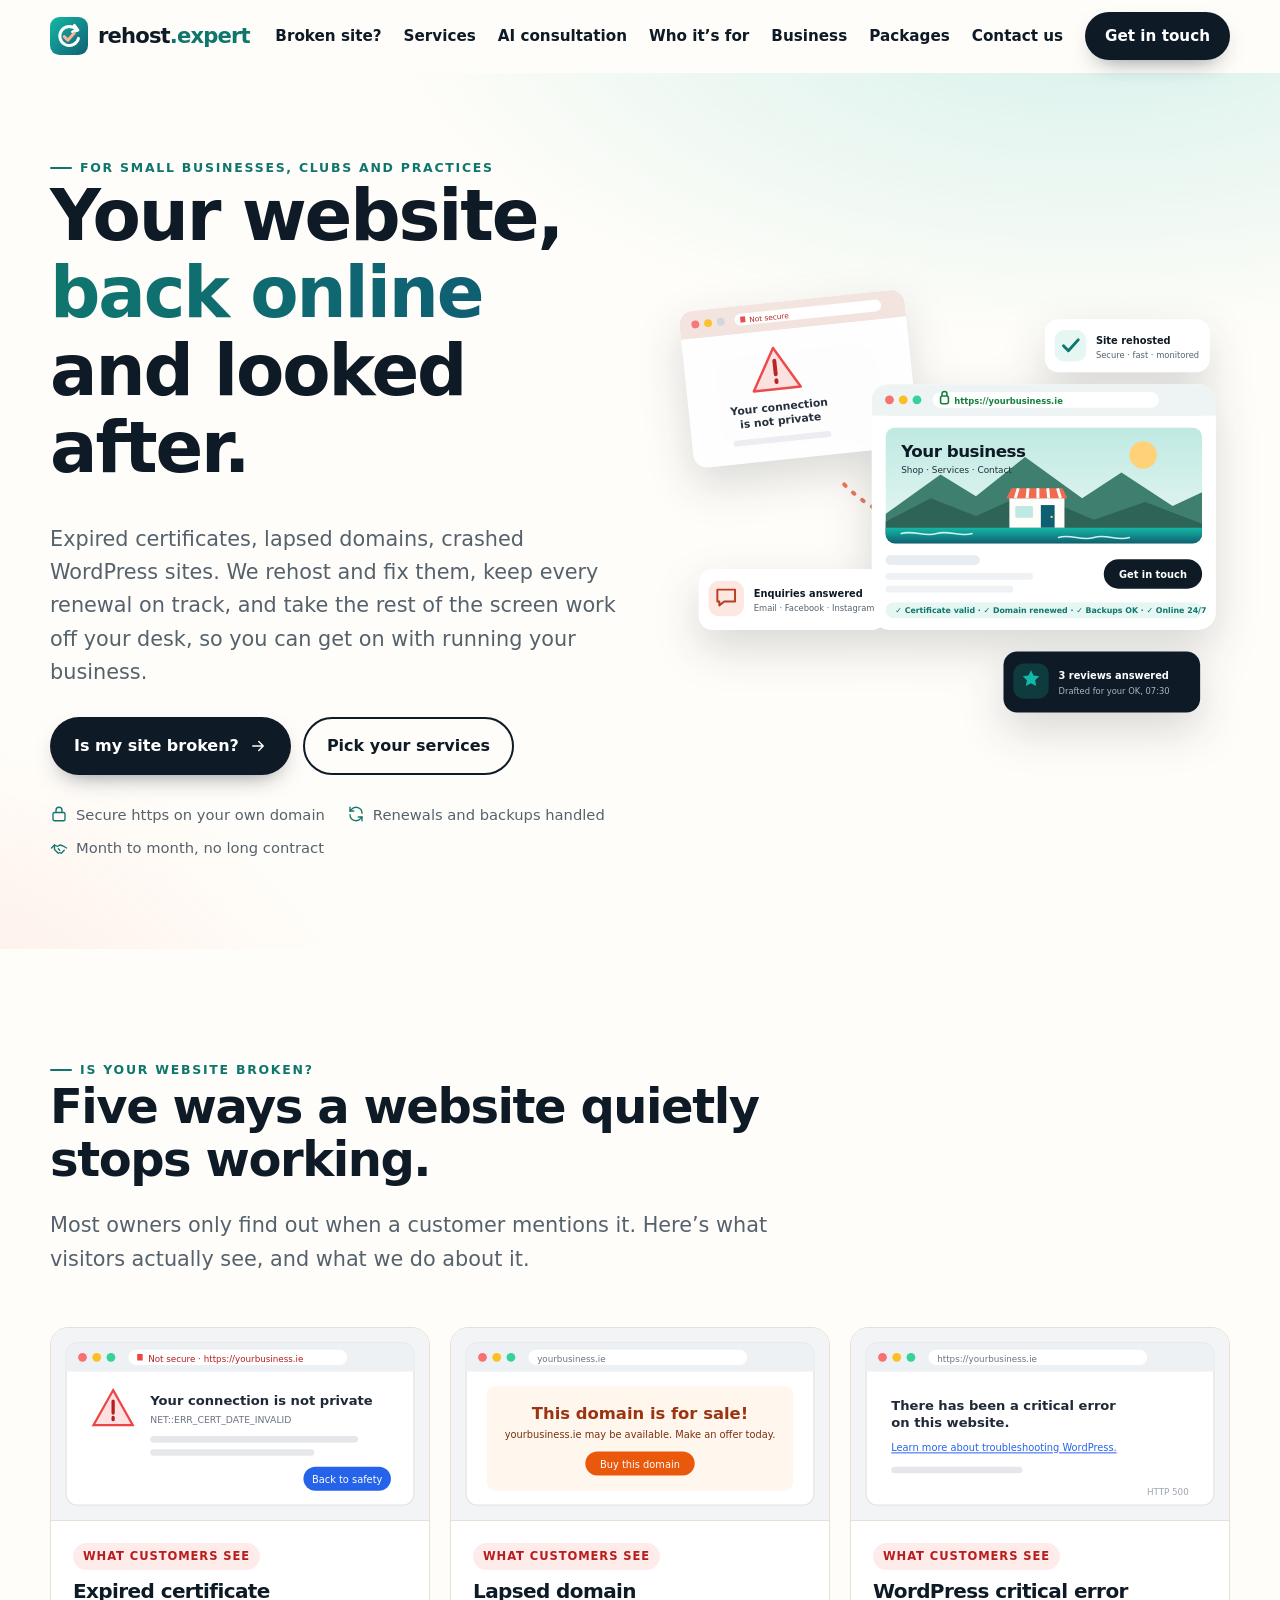
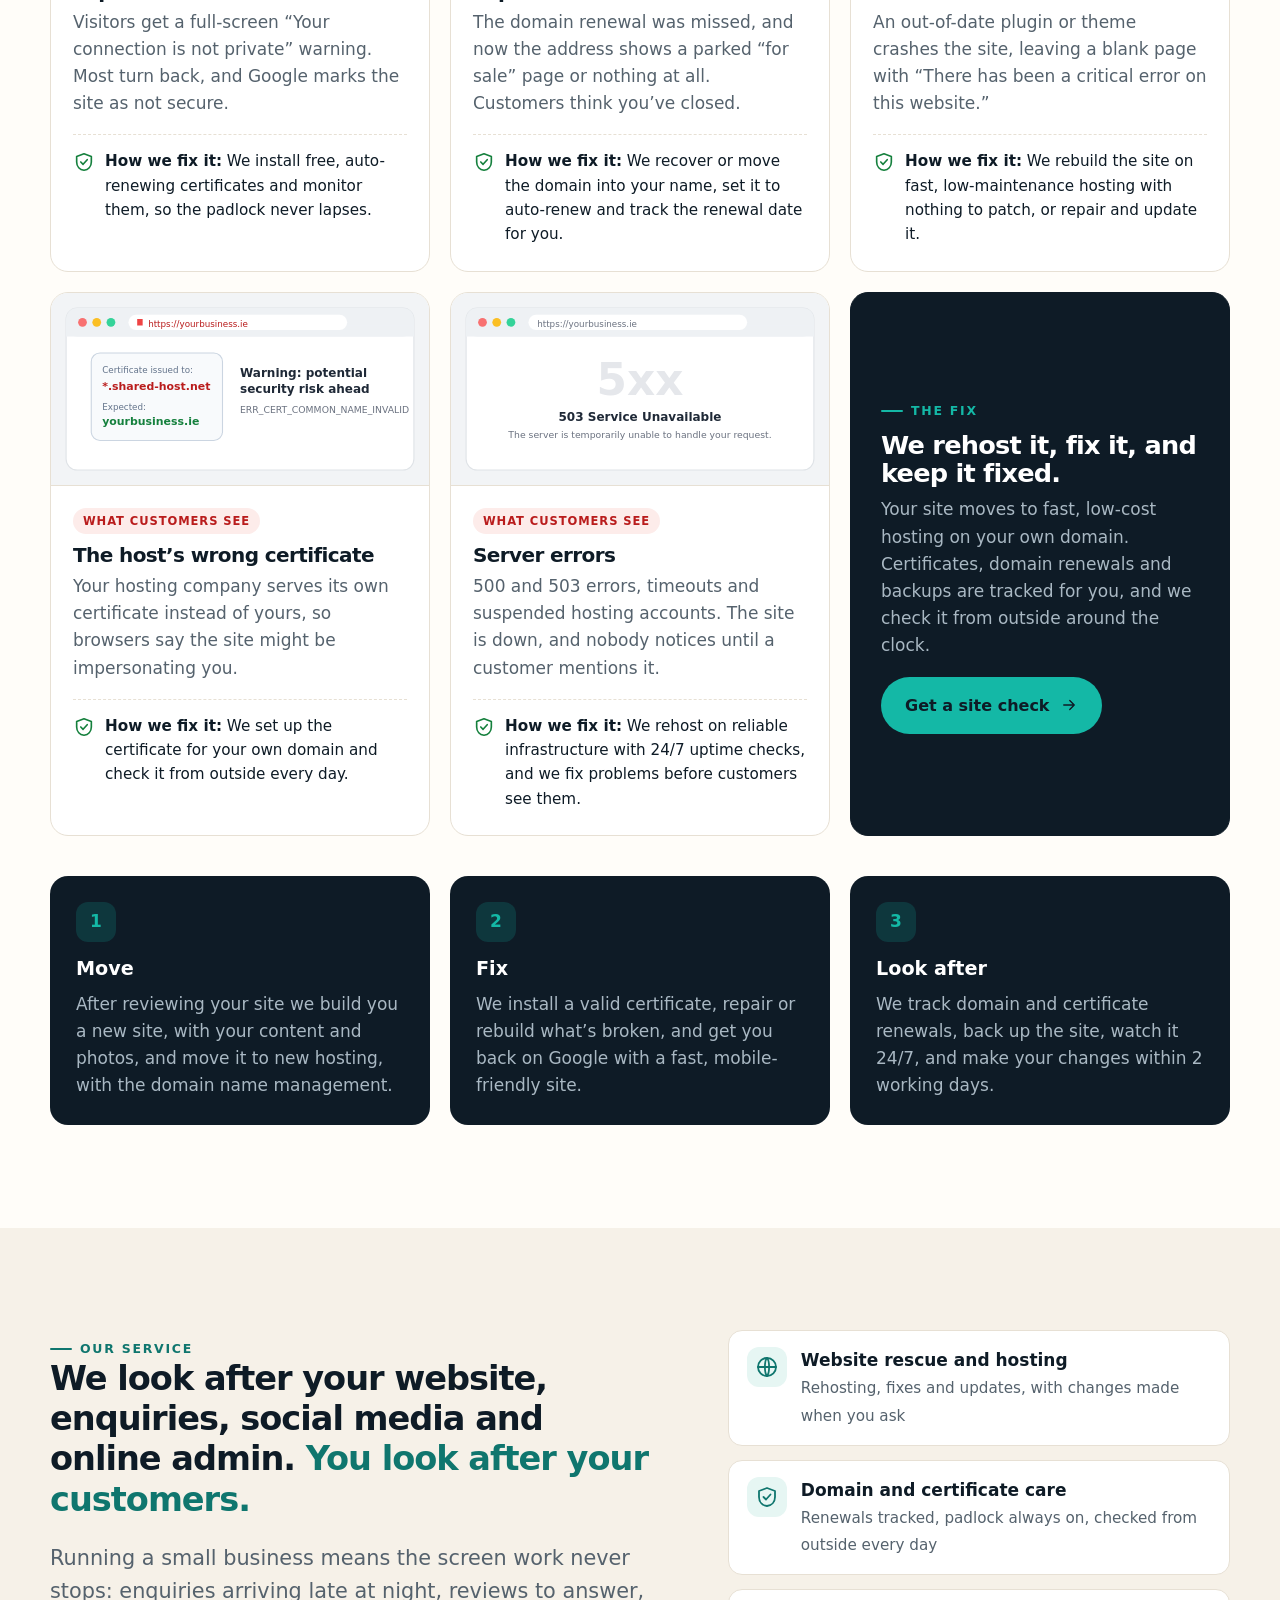
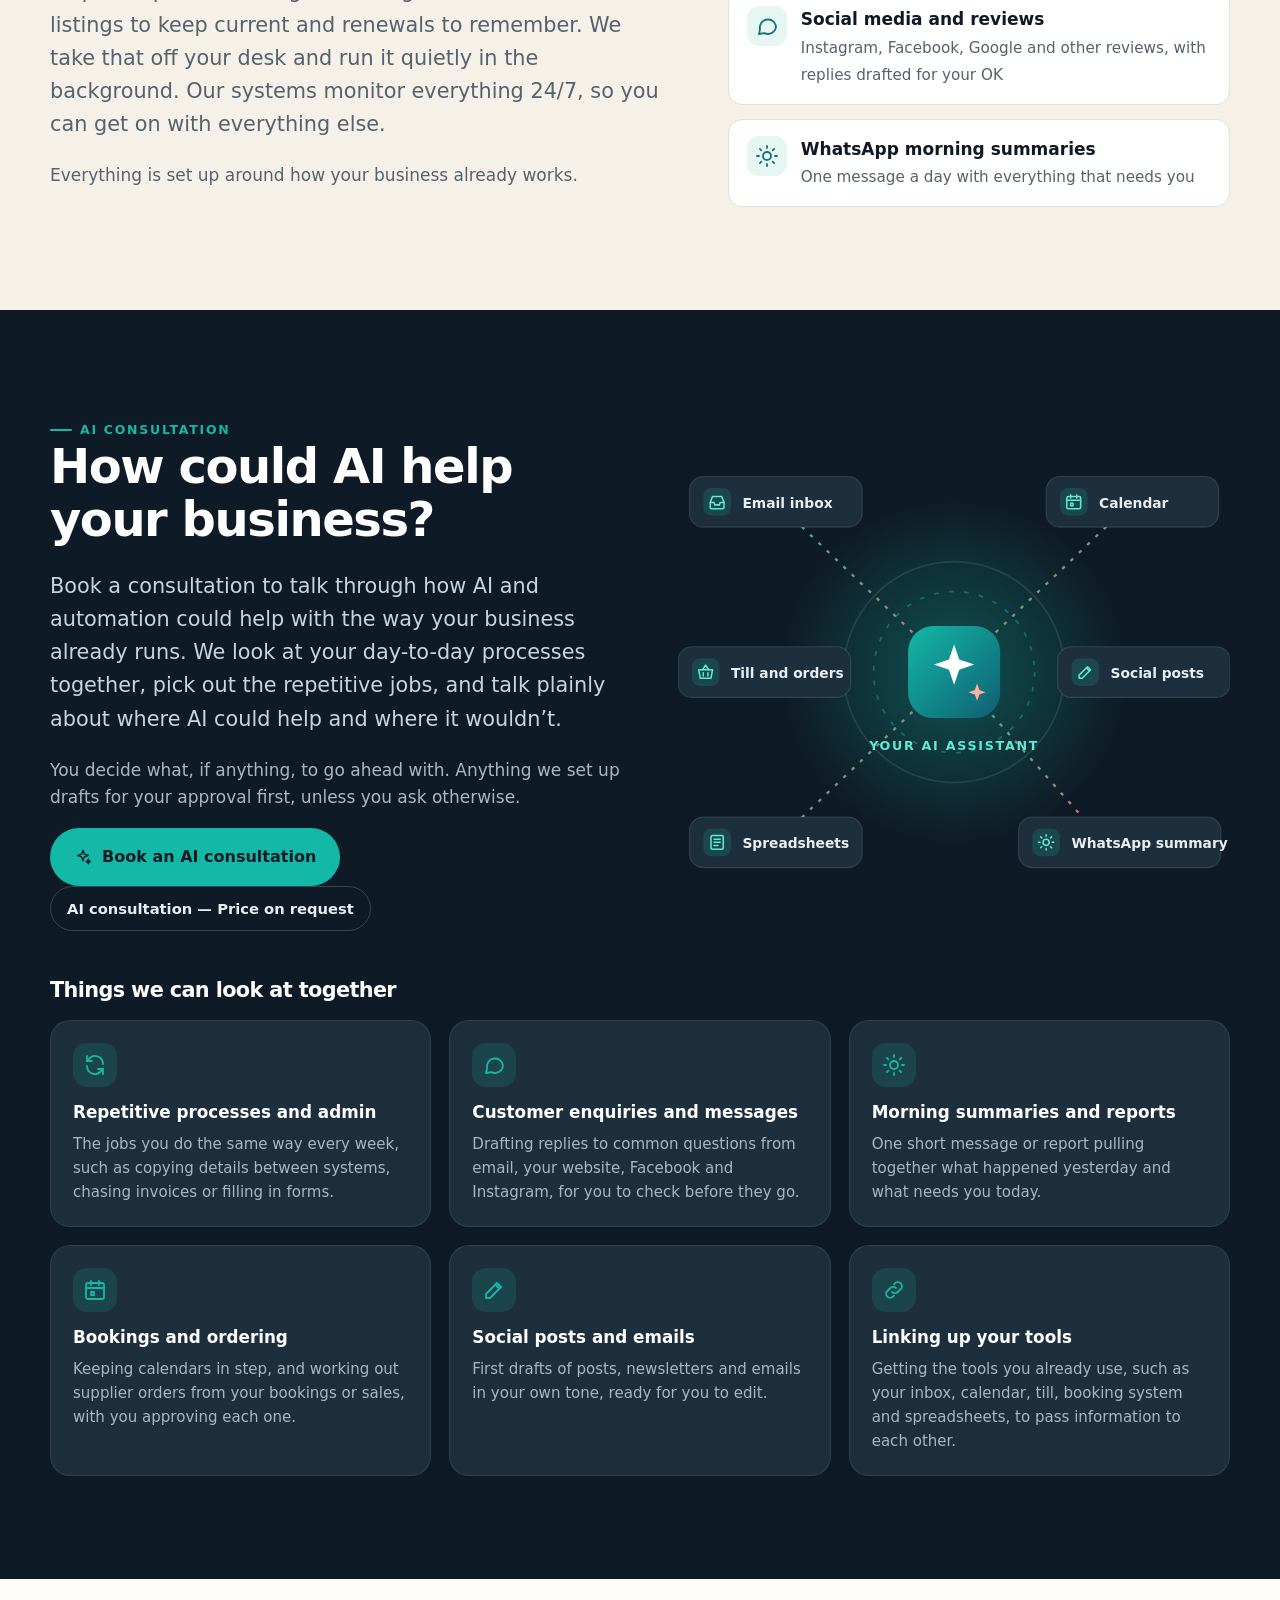
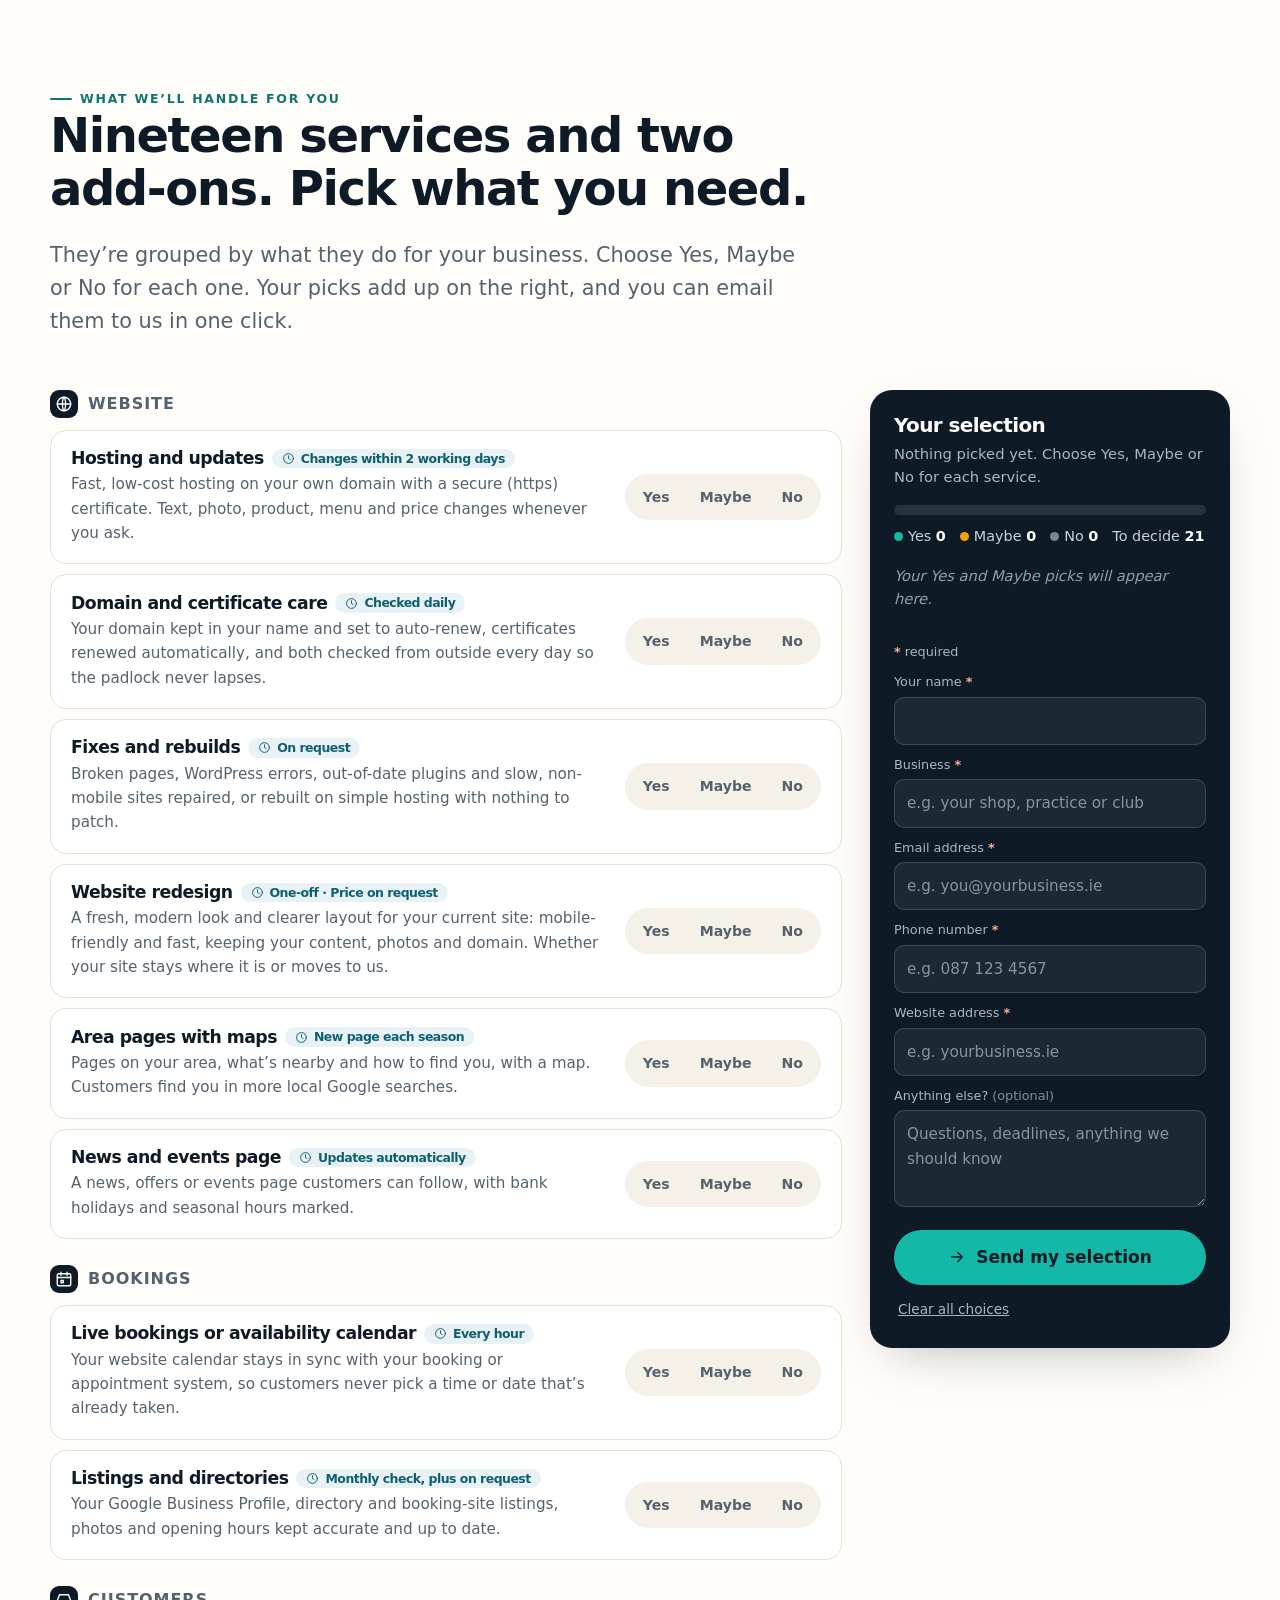
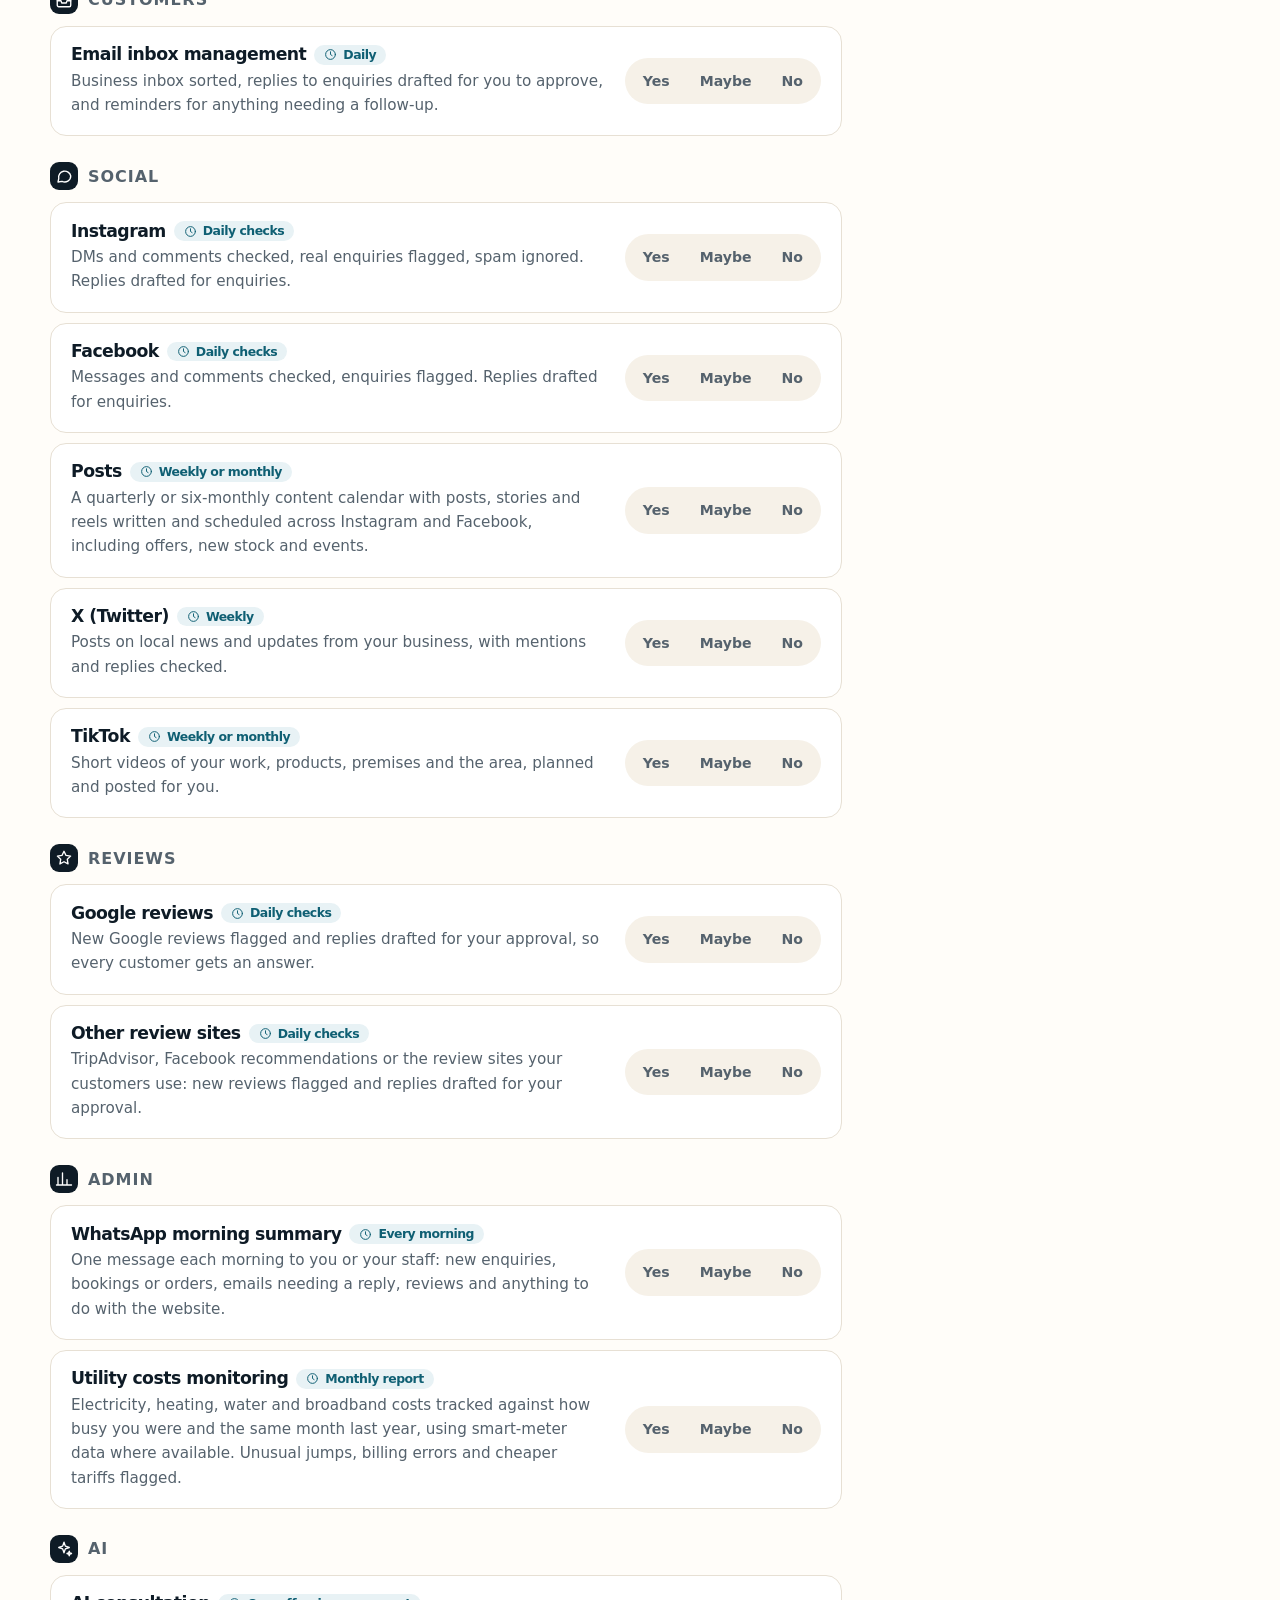
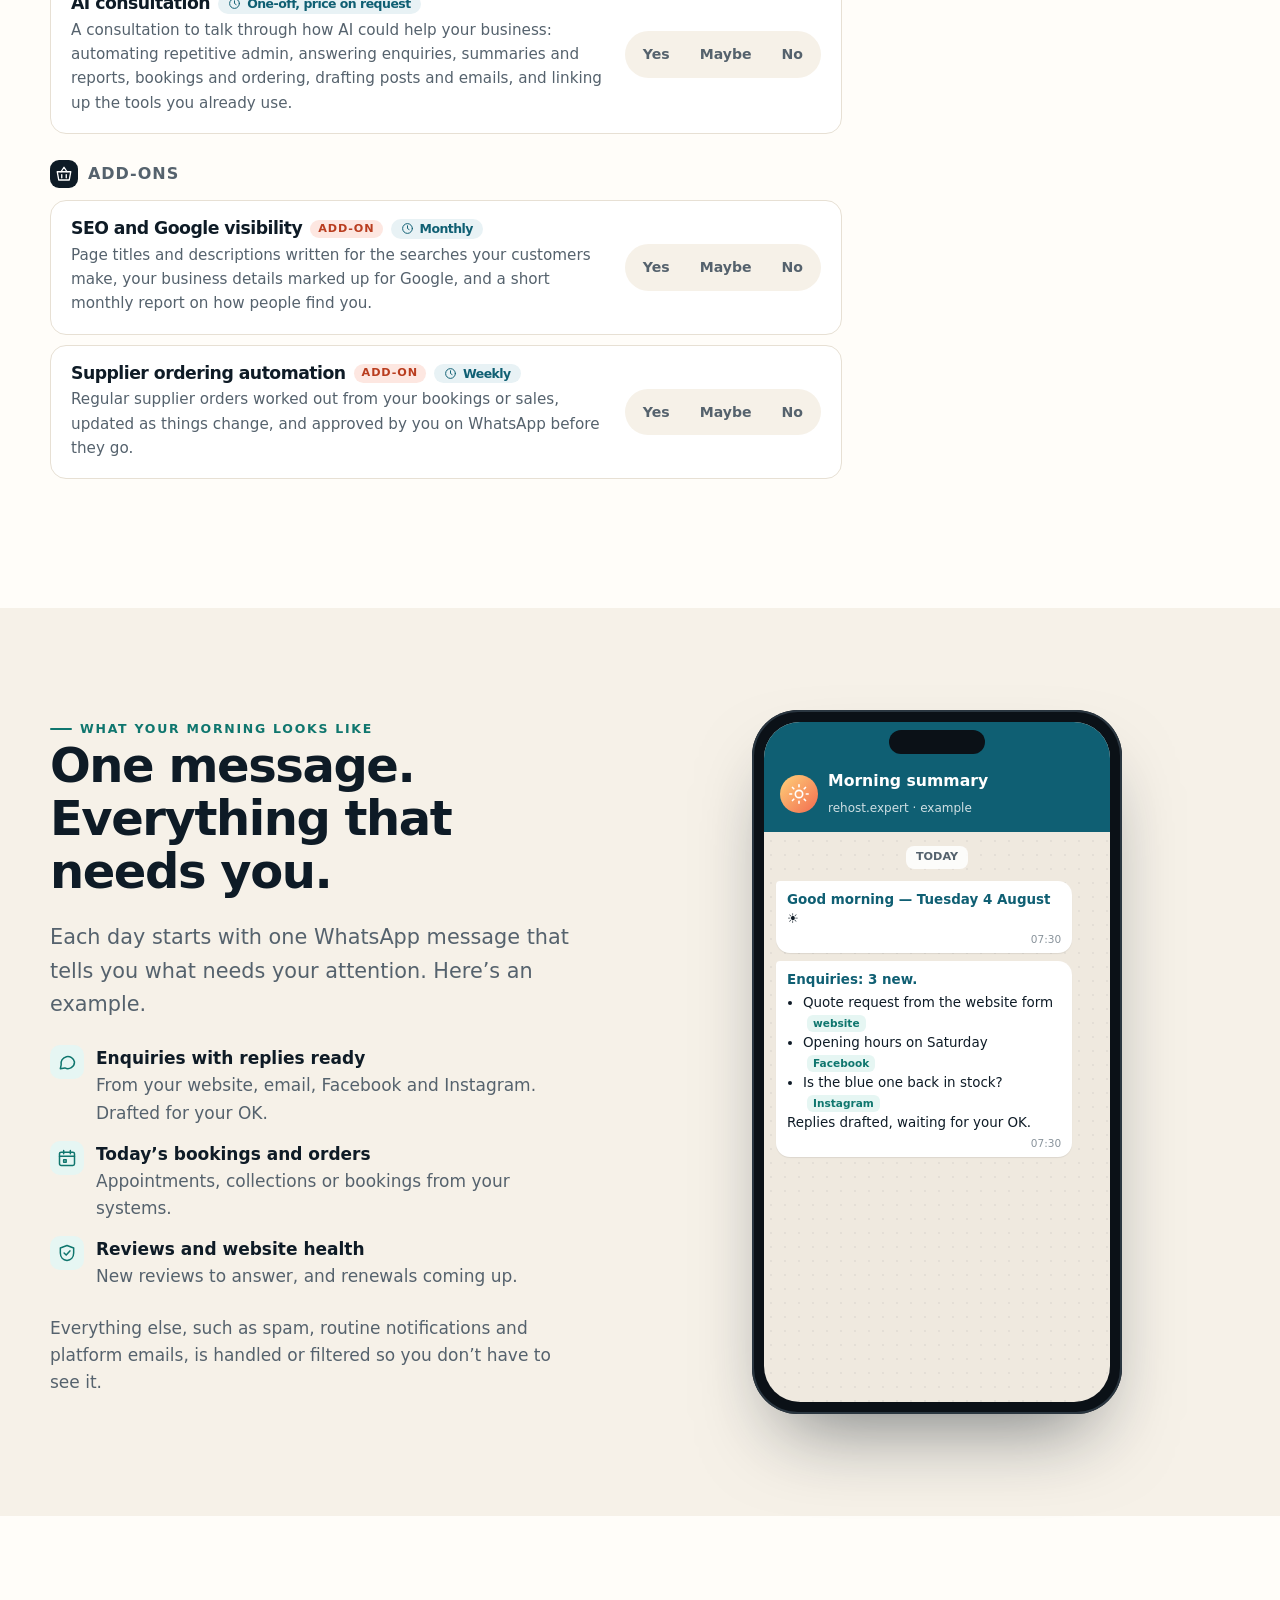
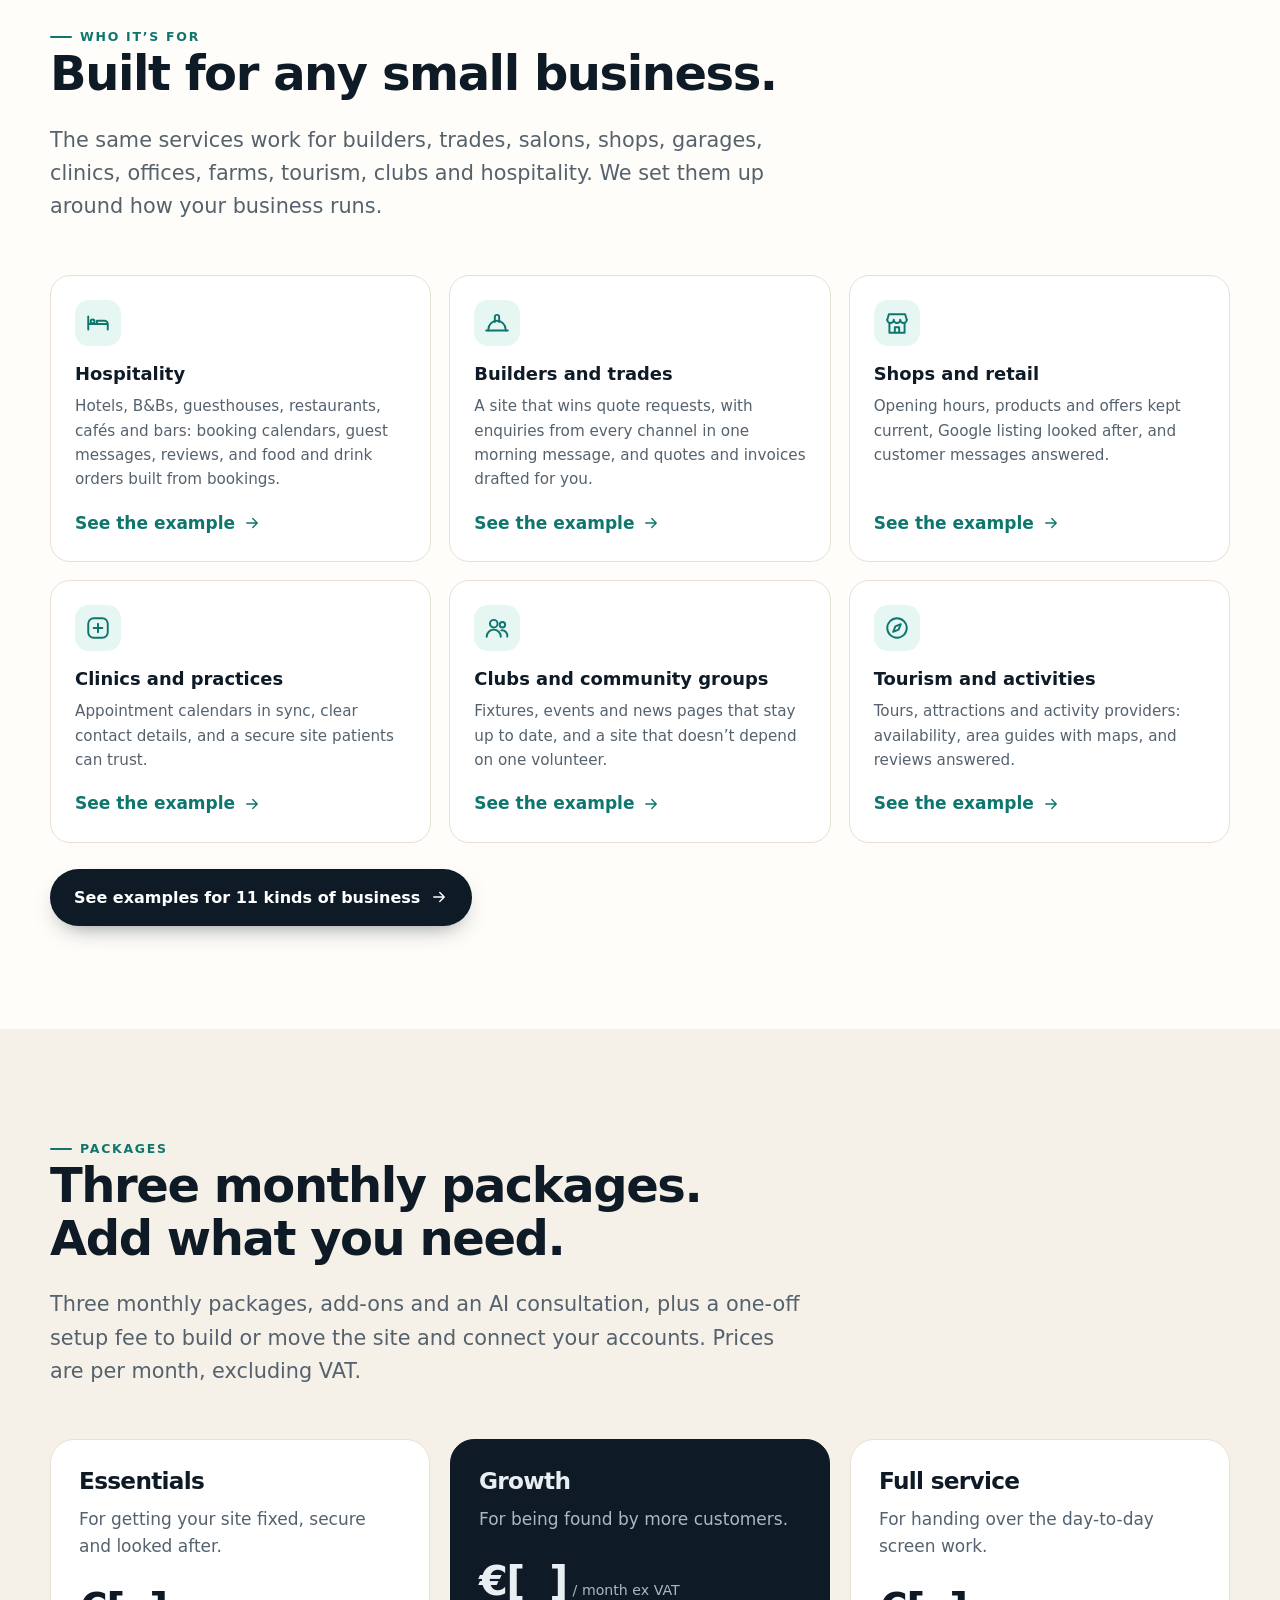
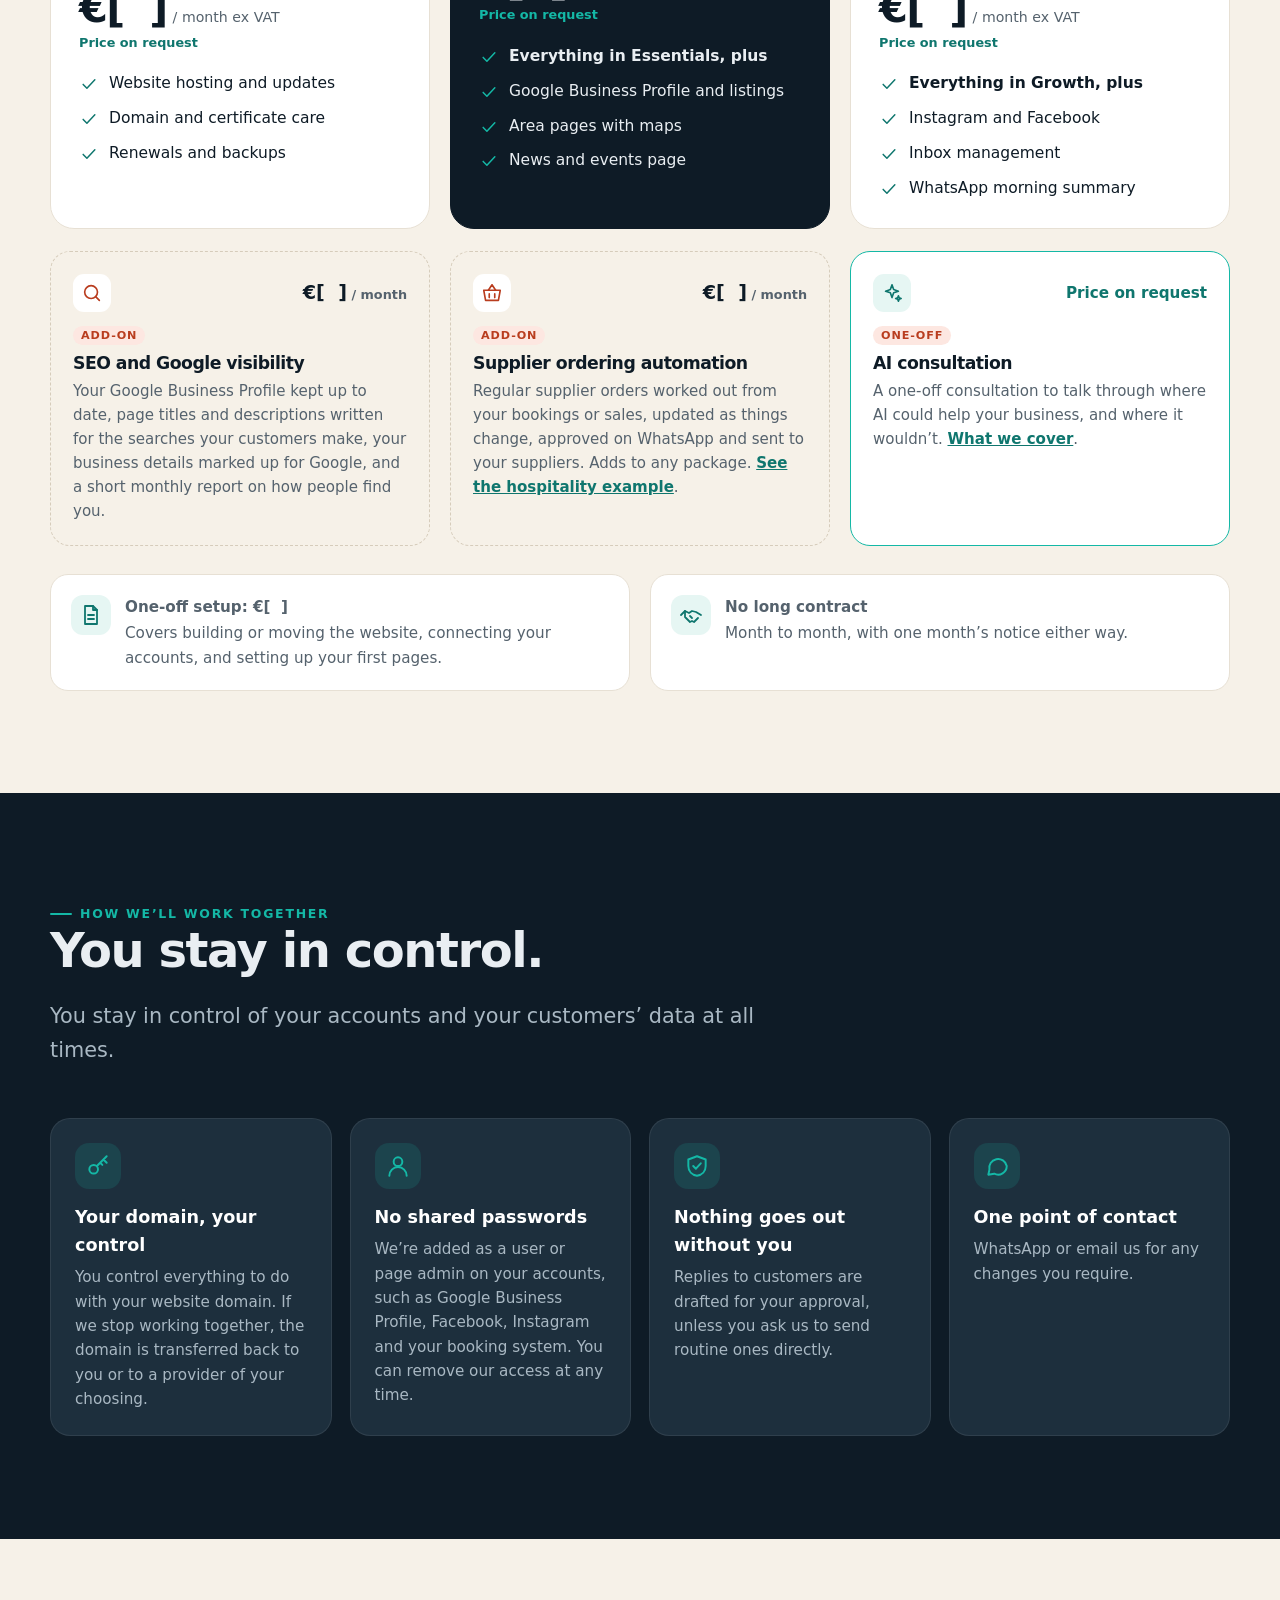
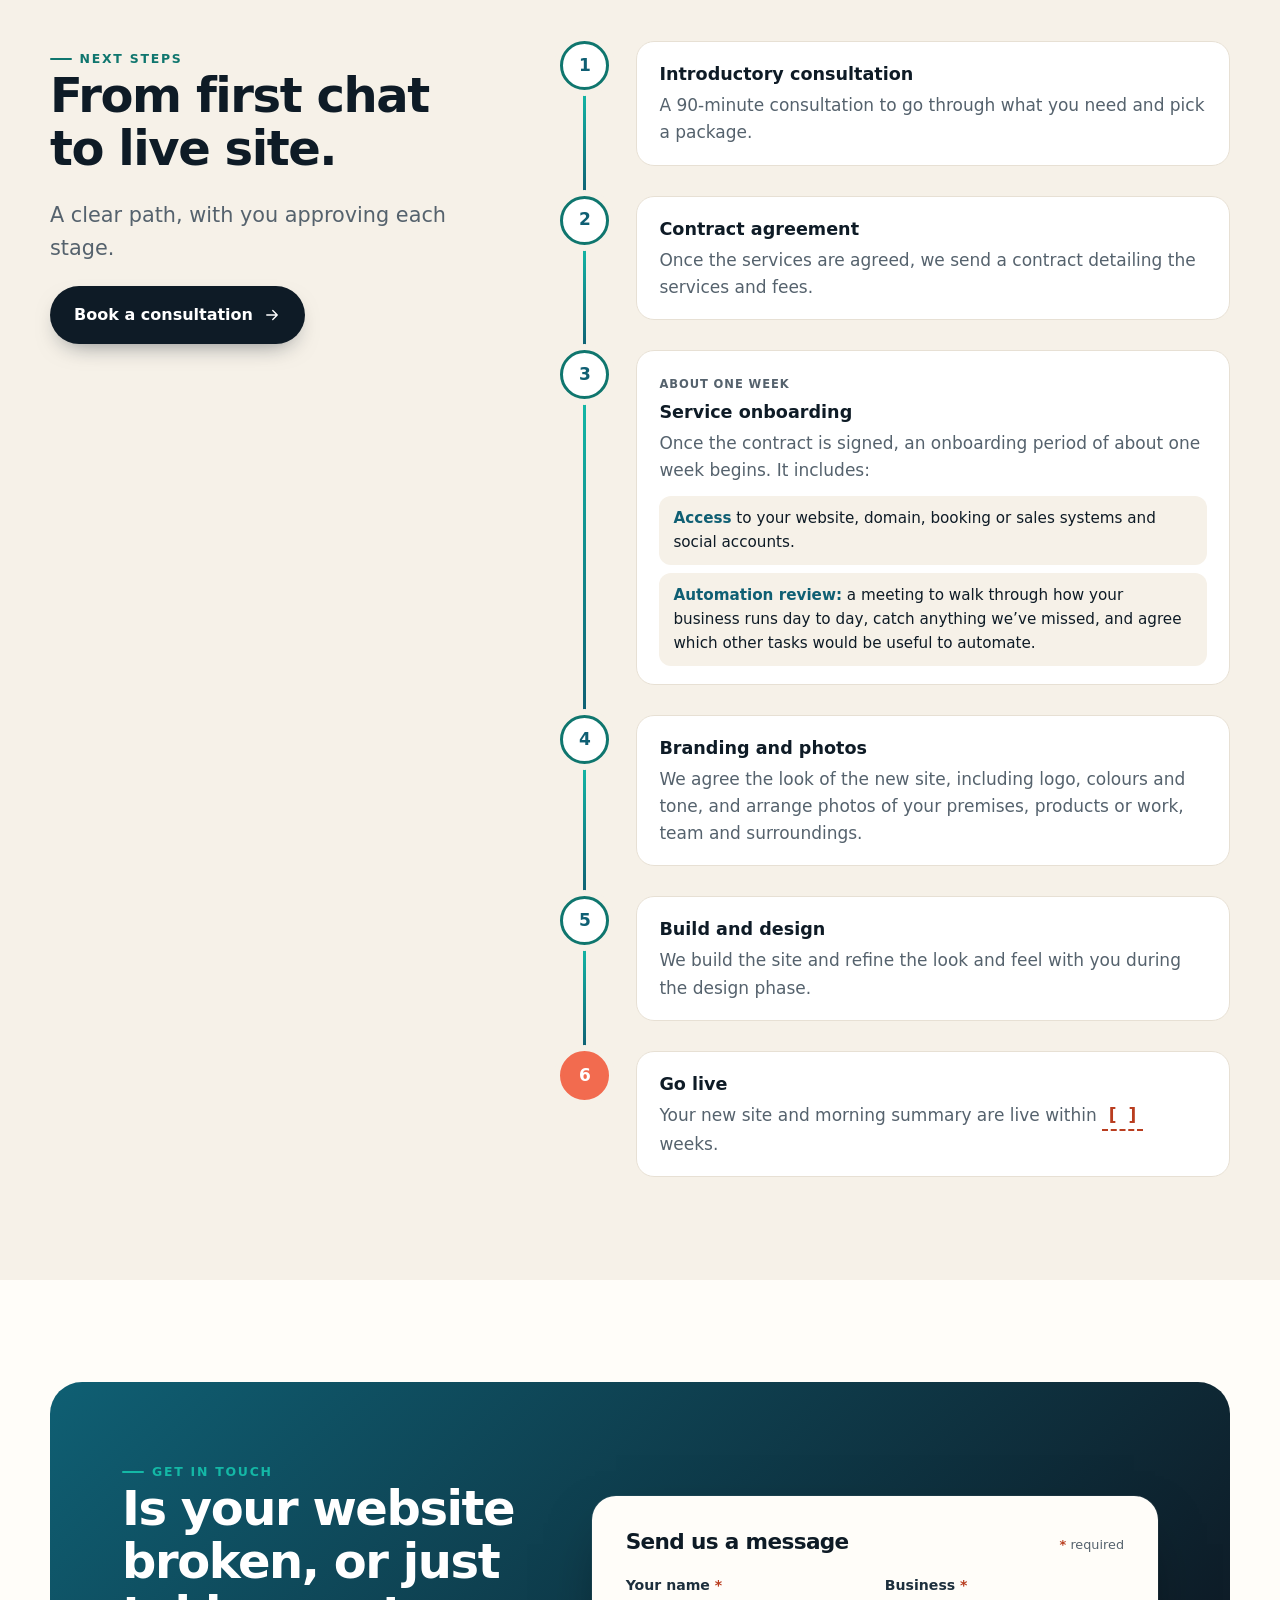
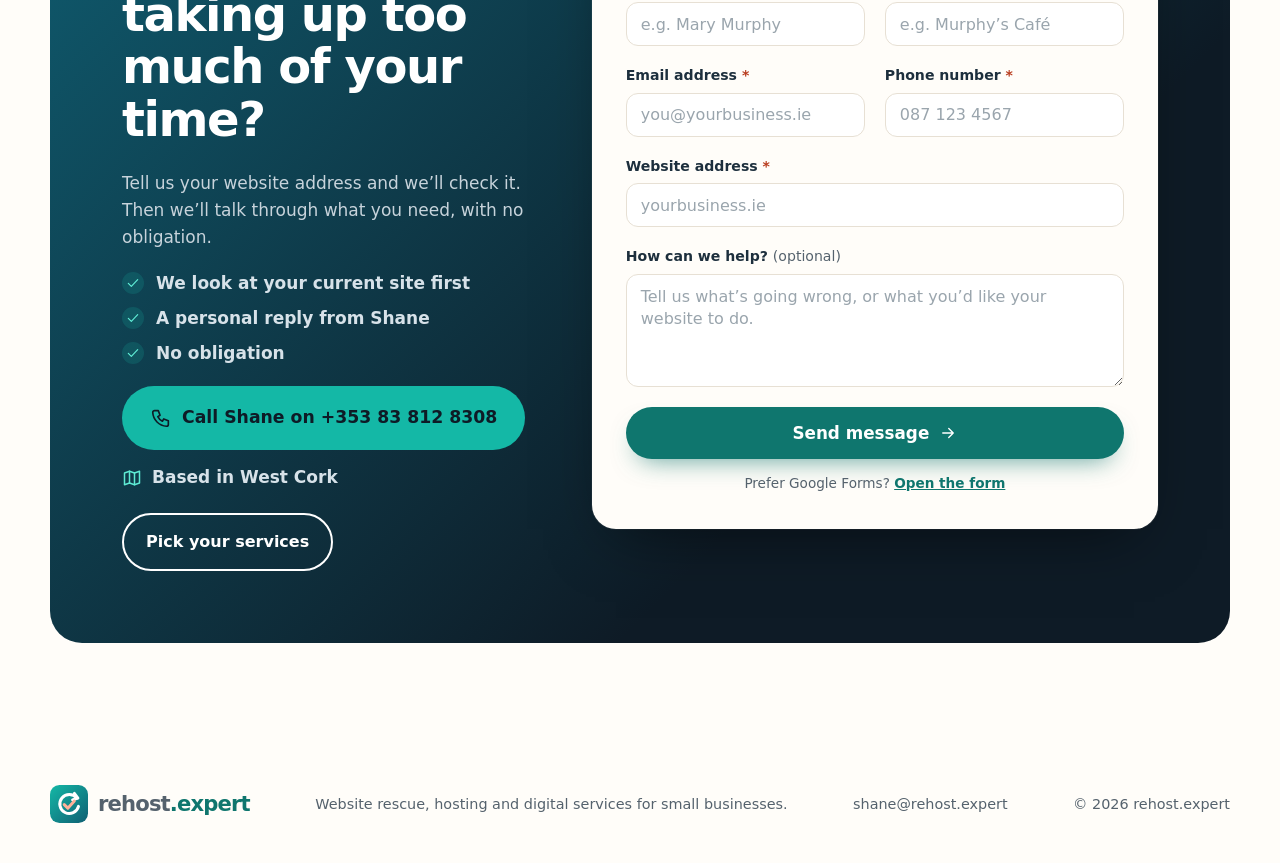
==== commit c3b132ca: "Contact name: Cara -> Shane across all pages (call button, title/meta, contact hero, form thanks, fo" ====
--- a/index.html
+++ b/index.html
@@ -378,8 +378,8 @@
 
 <section class="section" id="contact" aria-labelledby="ct-h"><div class="wrap">
 <div class="cta cta--contact rv"><div class="cta-copy"><span class="eyebrow" style="color:var(--sea-2)">Get in touch</span><h2 id="ct-h">Is your website broken, or just taking up too much of your time?</h2><p>Tell us your website address and we’ll check it. Then we’ll talk through what you need, with no obligation.</p>
-<ul class="cta-points" style="list-style:none;padding:0"><li><svg viewBox="0 0 24 24" width="18" height="18" fill="none" stroke="currentColor" stroke-width="1.8" stroke-linecap="round" stroke-linejoin="round" aria-hidden="true"><path d="M5 12.5l4.5 4.5L19 7"/></svg>We look at your current site first</li><li><svg viewBox="0 0 24 24" width="18" height="18" fill="none" stroke="currentColor" stroke-width="1.8" stroke-linecap="round" stroke-linejoin="round" aria-hidden="true"><path d="M5 12.5l4.5 4.5L19 7"/></svg>A personal reply from Cara</li><li><svg viewBox="0 0 24 24" width="18" height="18" fill="none" stroke="currentColor" stroke-width="1.8" stroke-linecap="round" stroke-linejoin="round" aria-hidden="true"><path d="M5 12.5l4.5 4.5L19 7"/></svg>No obligation</li></ul>
-<div class="callbox callbox--ink"><a class="btn btn--accent btn--call" href="tel:+353838128308"><svg viewBox="0 0 24 24" width="18" height="18" fill="none" stroke="currentColor" stroke-width="1.8" stroke-linecap="round" stroke-linejoin="round" aria-hidden="true"><path d="M5 4h4l2 5-2.5 1.5a11 11 0 0 0 5 5L15 13l5 2v4a2 2 0 0 1-2 2A16 16 0 0 1 3 6a2 2 0 0 1 2-2"/></svg>Call Cara on +353 83 812 8308</a><p class="based"><svg viewBox="0 0 24 24" width="18" height="18" fill="none" stroke="currentColor" stroke-width="1.8" stroke-linecap="round" stroke-linejoin="round" aria-hidden="true"><path d="M9 4 3 6v14l6-2 6 2 6-2V4l-6 2-6-2z"/><path d="M9 4v14M15 6v14"/></svg>Based in West Cork</p></div>
+<ul class="cta-points" style="list-style:none;padding:0"><li><svg viewBox="0 0 24 24" width="18" height="18" fill="none" stroke="currentColor" stroke-width="1.8" stroke-linecap="round" stroke-linejoin="round" aria-hidden="true"><path d="M5 12.5l4.5 4.5L19 7"/></svg>We look at your current site first</li><li><svg viewBox="0 0 24 24" width="18" height="18" fill="none" stroke="currentColor" stroke-width="1.8" stroke-linecap="round" stroke-linejoin="round" aria-hidden="true"><path d="M5 12.5l4.5 4.5L19 7"/></svg>A personal reply from Shane</li><li><svg viewBox="0 0 24 24" width="18" height="18" fill="none" stroke="currentColor" stroke-width="1.8" stroke-linecap="round" stroke-linejoin="round" aria-hidden="true"><path d="M5 12.5l4.5 4.5L19 7"/></svg>No obligation</li></ul>
+<div class="callbox callbox--ink"><a class="btn btn--accent btn--call" href="tel:+353838128308"><svg viewBox="0 0 24 24" width="18" height="18" fill="none" stroke="currentColor" stroke-width="1.8" stroke-linecap="round" stroke-linejoin="round" aria-hidden="true"><path d="M5 4h4l2 5-2.5 1.5a11 11 0 0 0 5 5L15 13l5 2v4a2 2 0 0 1-2 2A16 16 0 0 1 3 6a2 2 0 0 1 2-2"/></svg>Call Shane on +353 83 812 8308</a><p class="based"><svg viewBox="0 0 24 24" width="18" height="18" fill="none" stroke="currentColor" stroke-width="1.8" stroke-linecap="round" stroke-linejoin="round" aria-hidden="true"><path d="M9 4 3 6v14l6-2 6 2 6-2V4l-6 2-6-2z"/><path d="M9 4v14M15 6v14"/></svg>Based in West Cork</p></div>
 <div style="display:flex;flex-wrap:wrap;gap:12px;margin-top:22px"><a class="btn btn--ghost" href="#services" style="color:#fff">Pick your services</a></div>
 </div>
 <div class="ccard" id="c-card">
@@ -392,12 +392,12 @@
 <button type="submit" class="btn btn--accent csend" id="c-send"><span class="csend-t">Send message</span><svg viewBox="0 0 24 24" width="18" height="18" fill="none" stroke="currentColor" stroke-width="1.8" stroke-linecap="round" stroke-linejoin="round" aria-hidden="true"><path d="M5 12h14M13 6l6 6-6 6"/></svg></button>
 <p class="cform-alt">Prefer Google Forms? <a href="https://docs.google.com/forms/d/e/1FAIpQLSfOo1K7R60t8rfbQOhOktBgd1-iivUf306MHqamL8B0WoUY5g/viewform" target="_blank" rel="noopener">Open the form</a></p>
 </form>
-<div class="cthanks" id="c-thanks" role="status" aria-live="polite" tabindex="-1" hidden><span class="cthanks-i"><svg viewBox="0 0 24 24" width="18" height="18" fill="none" stroke="currentColor" stroke-width="1.8" stroke-linecap="round" stroke-linejoin="round" aria-hidden="true"><path d="M5 12.5l4.5 4.5L19 7"/></svg></span><div><h3>Thanks, we’ve got your message.</h3><p>Cara will be in touch soon.</p><button type="button" class="linkbtn" id="c-again">Send another message</button></div></div>
+<div class="cthanks" id="c-thanks" role="status" aria-live="polite" tabindex="-1" hidden><span class="cthanks-i"><svg viewBox="0 0 24 24" width="18" height="18" fill="none" stroke="currentColor" stroke-width="1.8" stroke-linecap="round" stroke-linejoin="round" aria-hidden="true"><path d="M5 12.5l4.5 4.5L19 7"/></svg></span><div><h3>Thanks, we’ve got your message.</h3><p>Shane will be in touch soon.</p><button type="button" class="linkbtn" id="c-again">Send another message</button></div></div>
 <form id="c-post" action="https://docs.google.com/forms/d/e/1FAIpQLSfOo1K7R60t8rfbQOhOktBgd1-iivUf306MHqamL8B0WoUY5g/formResponse" method="POST" target="c-sink" hidden><input type="hidden" name="entry.2115183178" data-k="name"><input type="hidden" name="entry.842009210" data-k="biz"><input type="hidden" name="entry.922822673" data-k="email"><input type="hidden" name="entry.1982738485" data-k="phone"><input type="hidden" name="entry.1405773933" data-k="site"><input type="hidden" name="entry.2019704753" data-k="help"><input type="hidden" name="fvv" value="1"><input type="hidden" name="pageHistory" value="0"></form><iframe name="c-sink" id="c-sink" title="Sending" hidden tabindex="-1" aria-hidden="true"></iframe>
 </div></div>
 </div></section>
 </main>
-<footer class="foot"><div class="wrap"><a class="brand" href="#top" aria-label="rehost.expert home"><svg viewBox="0 0 64 64" aria-hidden="true"><defs><linearGradient id="lg" x1="0" y1="0" x2="1" y2="1"><stop offset="0" stop-color="#14b8a6"/><stop offset="1" stop-color="#0f5f73"/></linearGradient></defs><rect width="64" height="64" rx="16" fill="url(#lg)"/><path d="M45 22a16 16 0 1 0 3 14" fill="none" stroke="#fff" stroke-width="5" stroke-linecap="round"/><path d="M41 14l6 8-9 3" fill="none" stroke="#fff" stroke-width="5" stroke-linecap="round" stroke-linejoin="round"/><path d="M24 33l6 6 11-12" fill="none" stroke="#ffb199" stroke-width="5" stroke-linecap="round" stroke-linejoin="round"/></svg><b>rehost<span>.expert</span></b></a><span>Website rescue, hosting and digital services for small businesses.</span><span class="foot-mail">cara@rehost.expert</span><span>© 2026 rehost.expert</span></div></footer>
+<footer class="foot"><div class="wrap"><a class="brand" href="#top" aria-label="rehost.expert home"><svg viewBox="0 0 64 64" aria-hidden="true"><defs><linearGradient id="lg" x1="0" y1="0" x2="1" y2="1"><stop offset="0" stop-color="#14b8a6"/><stop offset="1" stop-color="#0f5f73"/></linearGradient></defs><rect width="64" height="64" rx="16" fill="url(#lg)"/><path d="M45 22a16 16 0 1 0 3 14" fill="none" stroke="#fff" stroke-width="5" stroke-linecap="round"/><path d="M41 14l6 8-9 3" fill="none" stroke="#fff" stroke-width="5" stroke-linecap="round" stroke-linejoin="round"/><path d="M24 33l6 6 11-12" fill="none" stroke="#ffb199" stroke-width="5" stroke-linecap="round" stroke-linejoin="round"/></svg><b>rehost<span>.expert</span></b></a><span>Website rescue, hosting and digital services for small businesses.</span><span class="foot-mail">shane@rehost.expert</span><span>© 2026 rehost.expert</span></div></footer>
 <script src="app.js?v=6e4eddb346"></script>
 </body>
 </html>
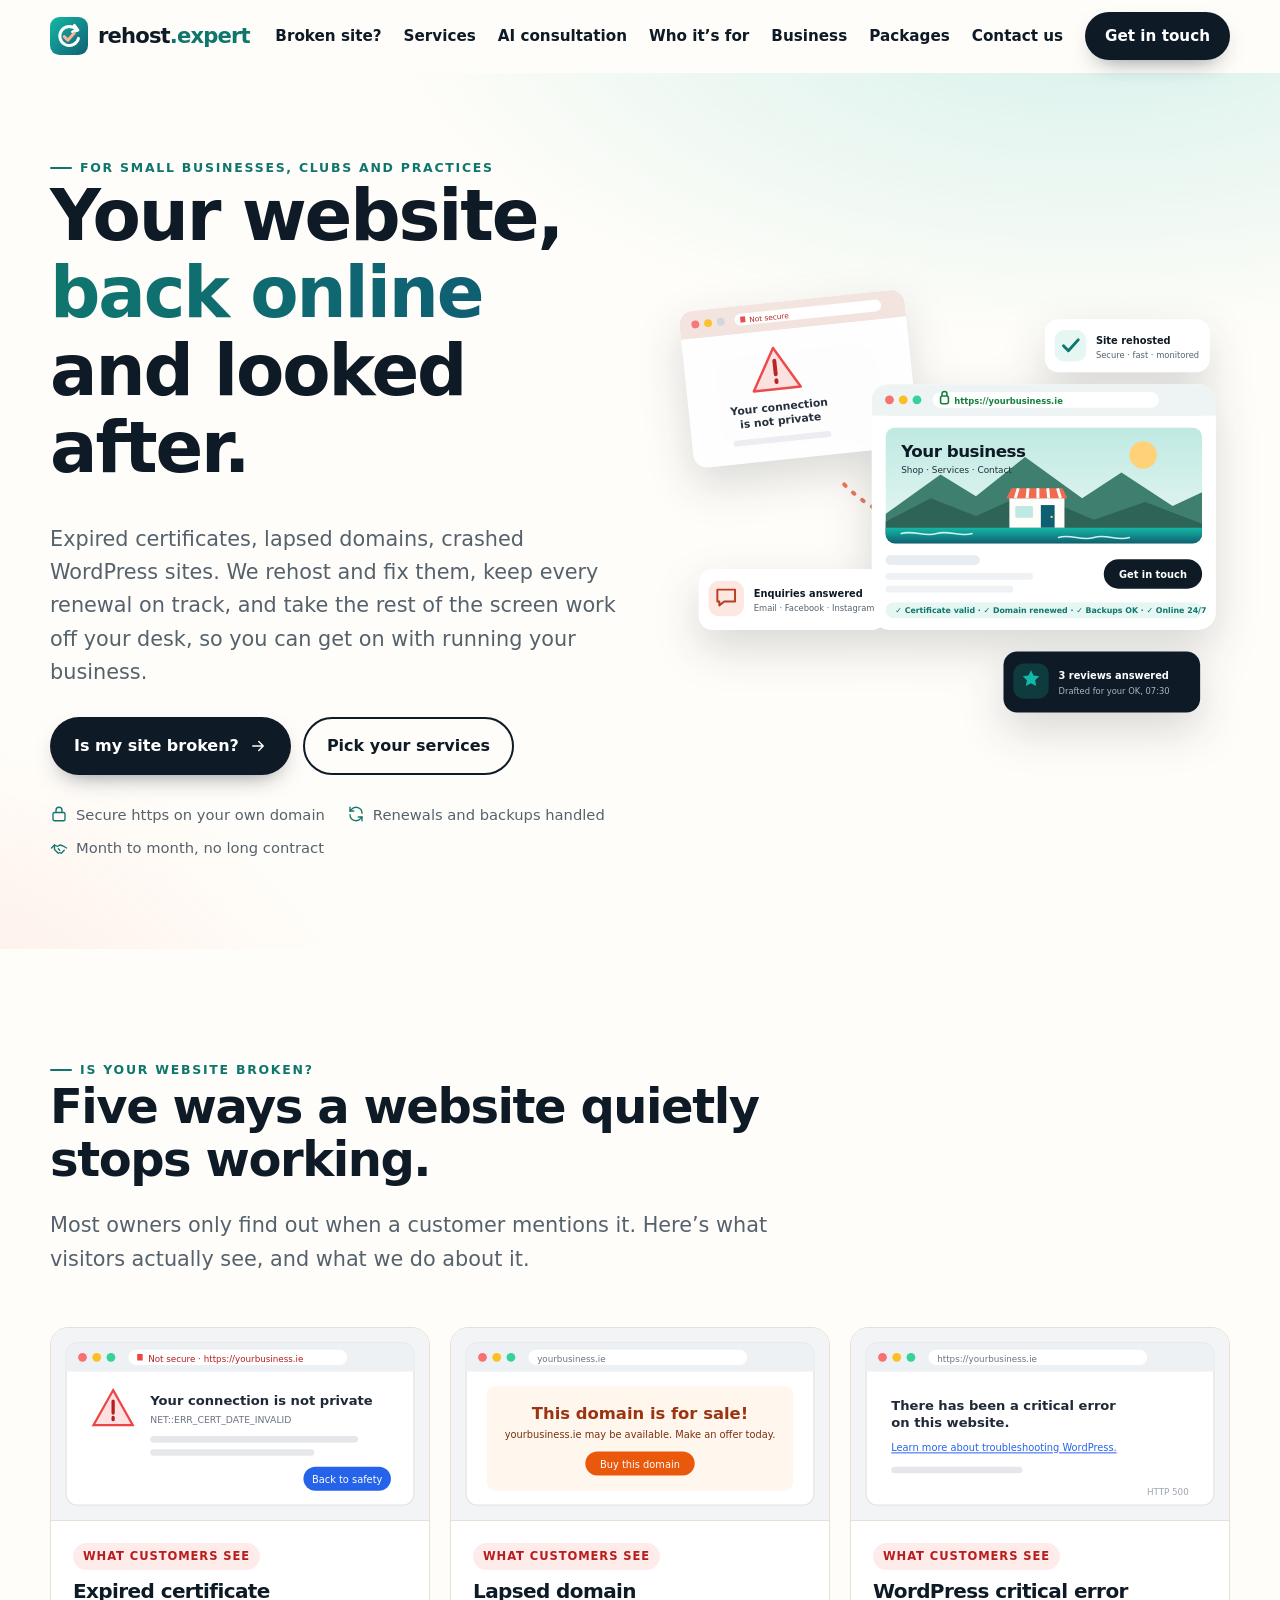
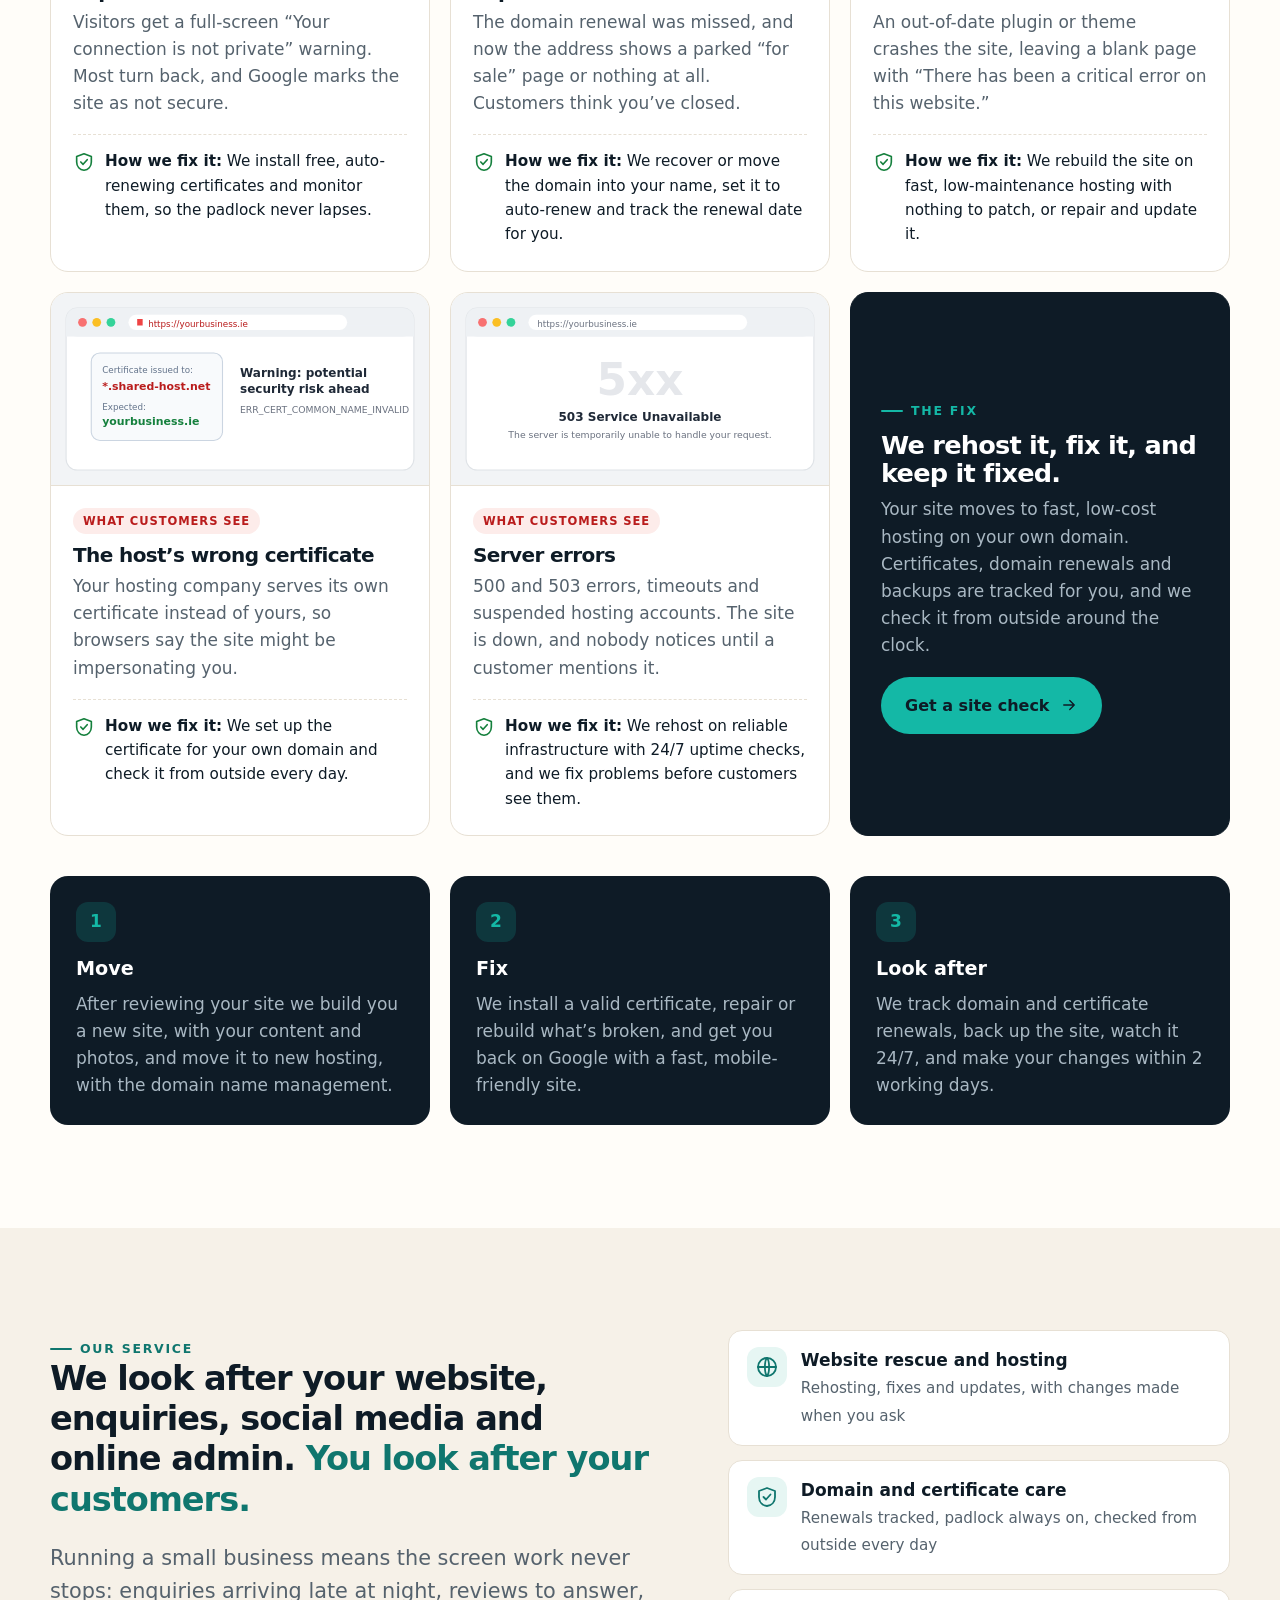
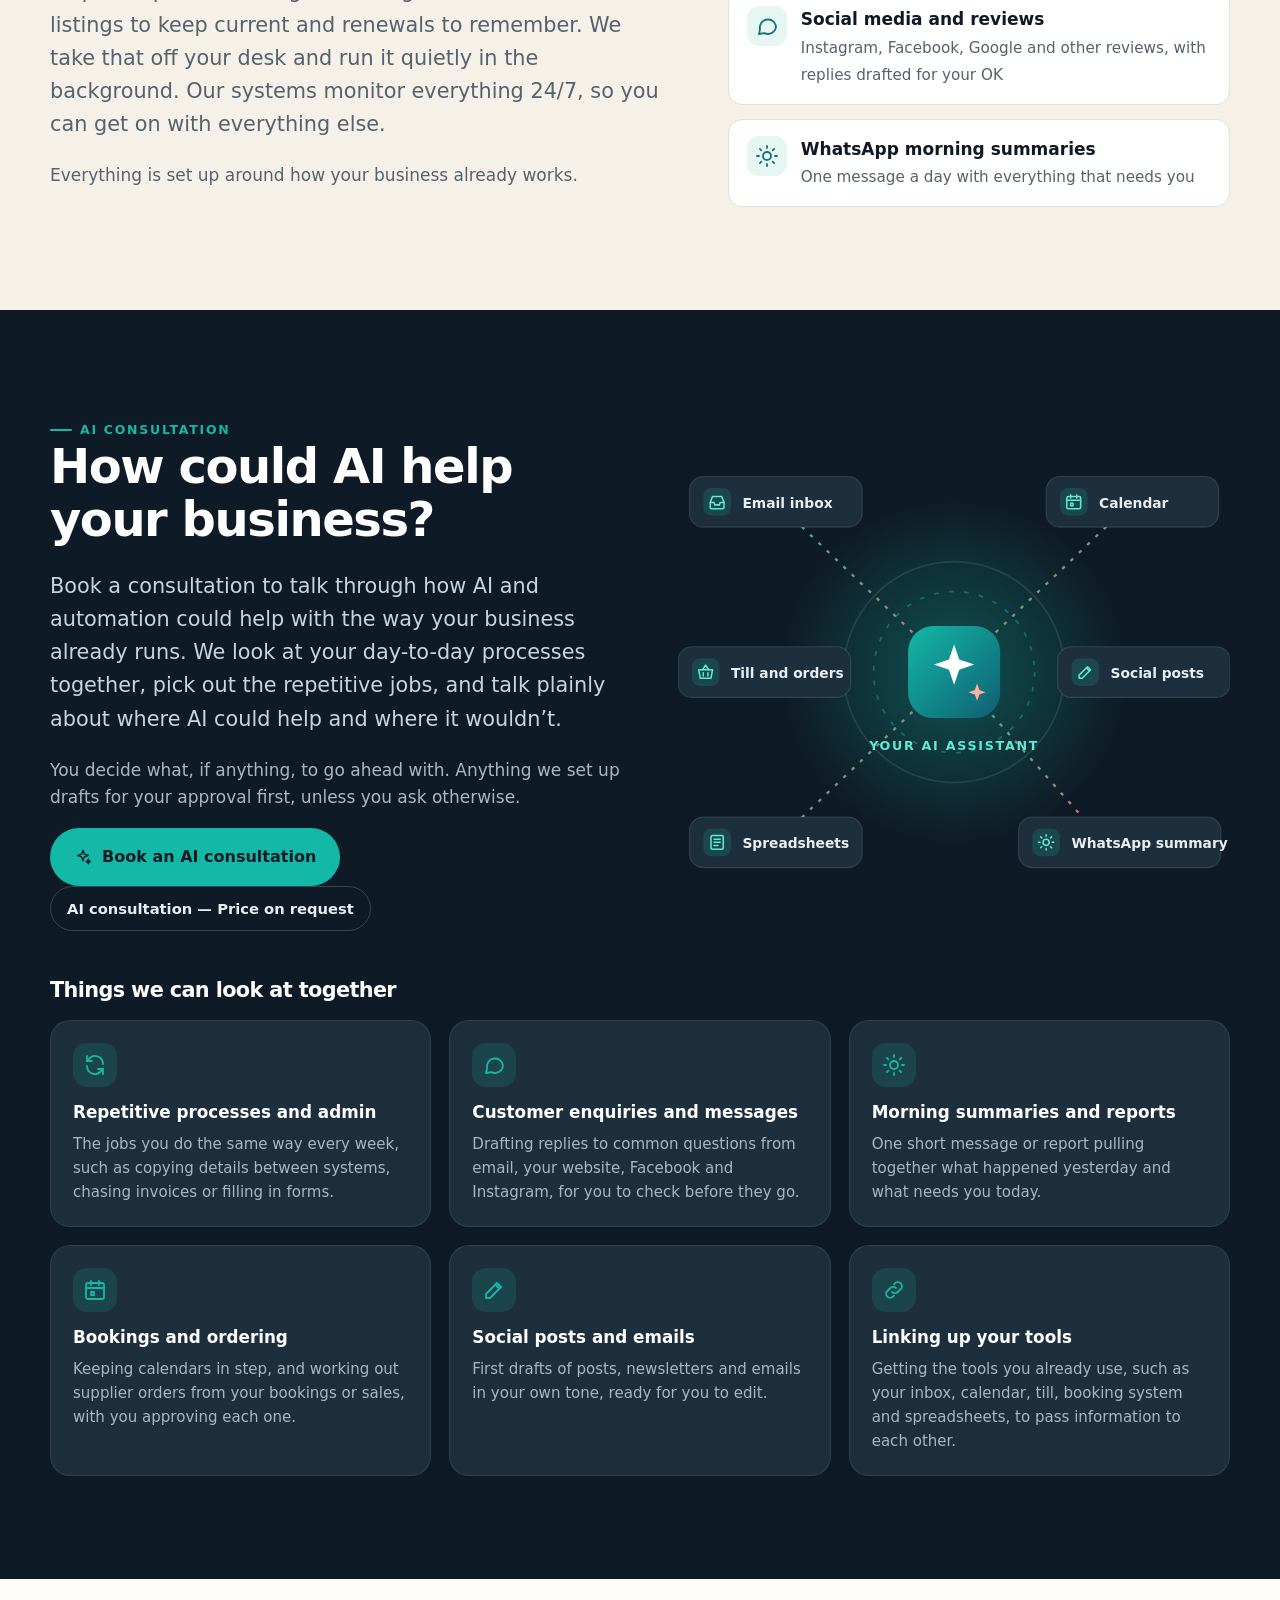
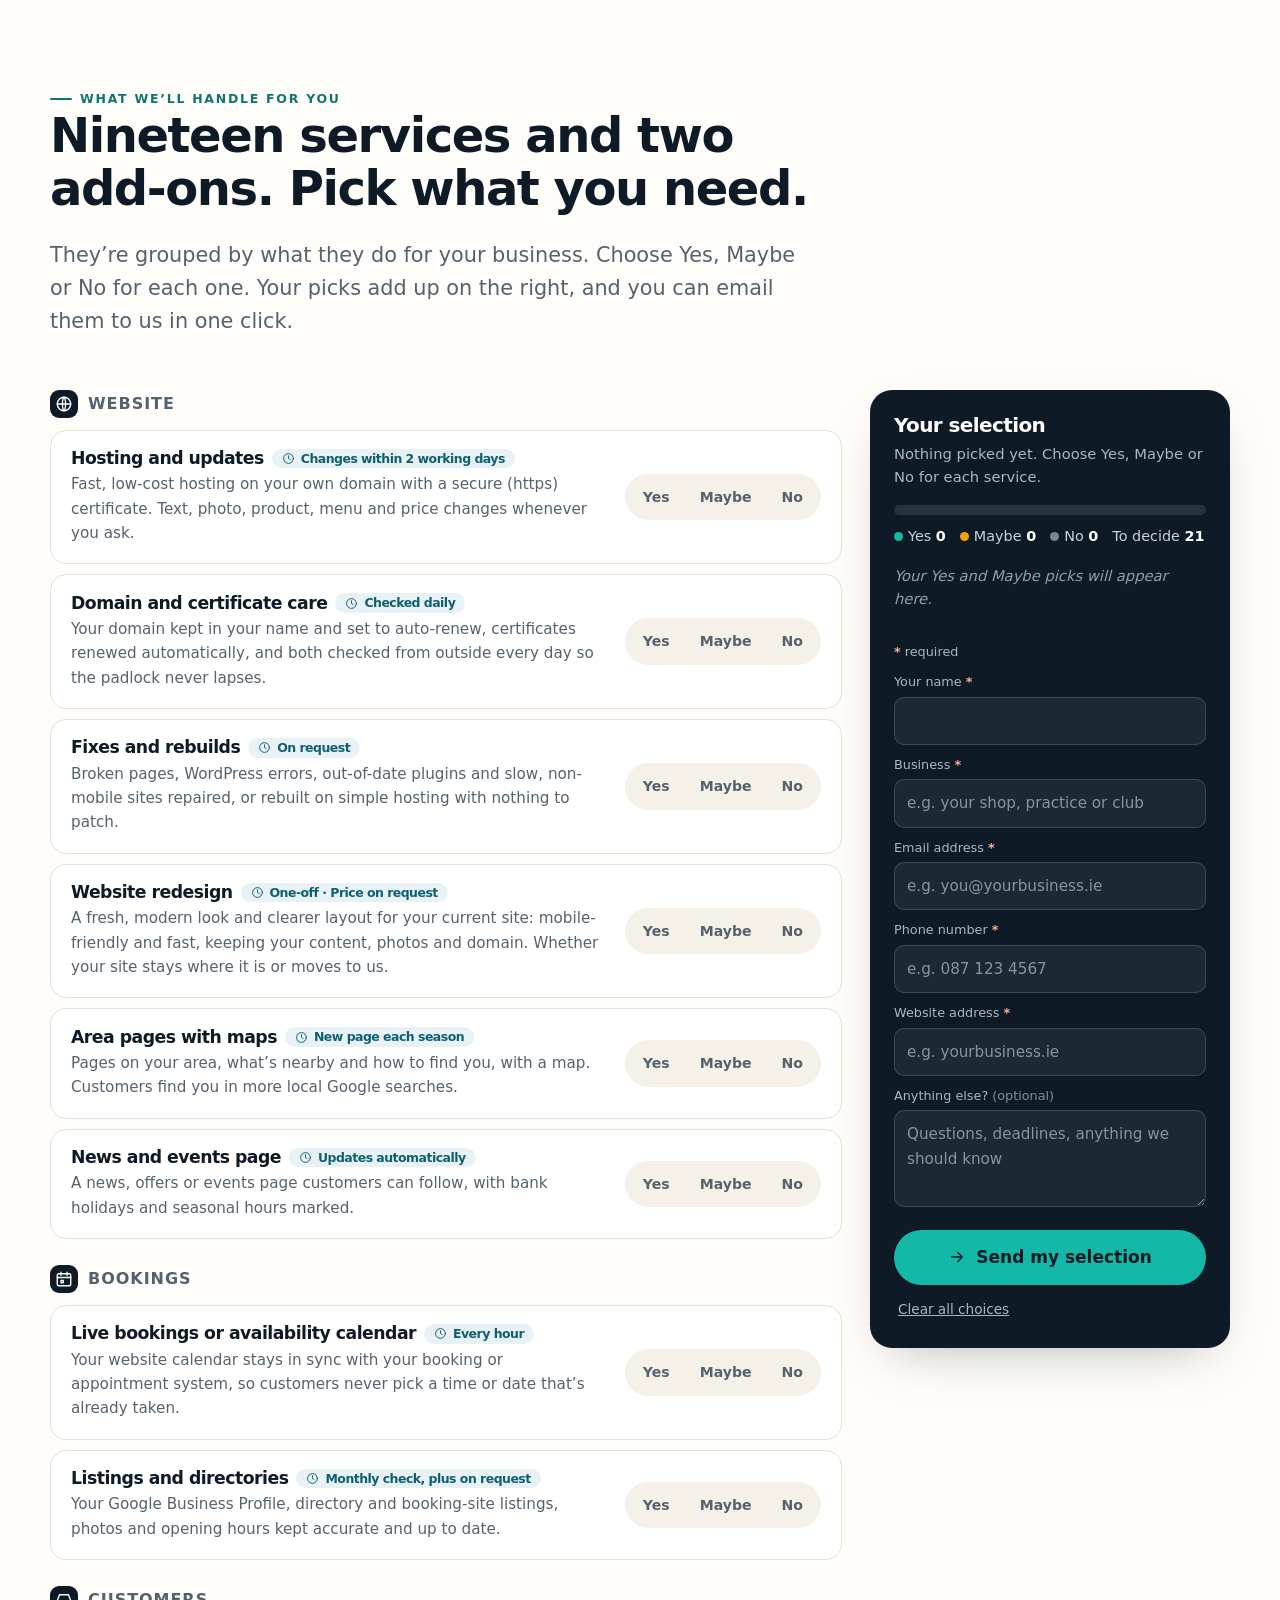
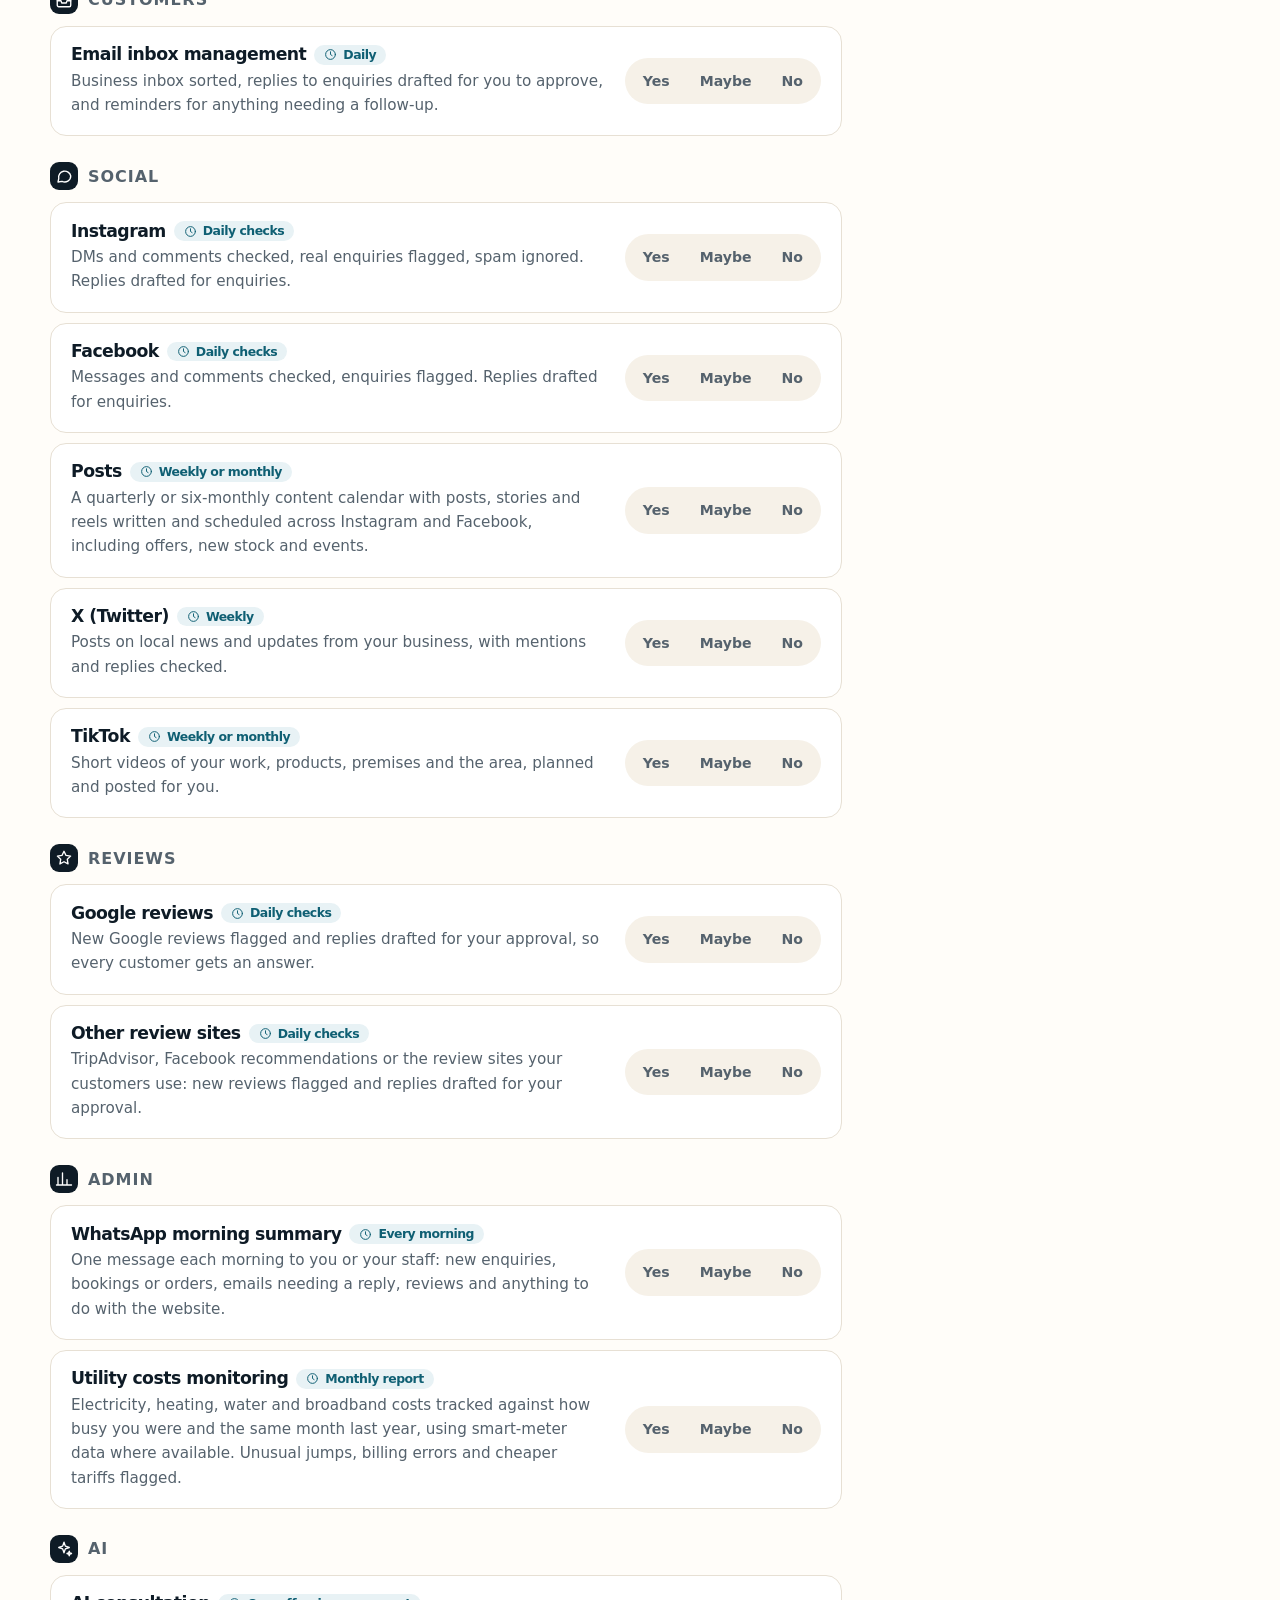
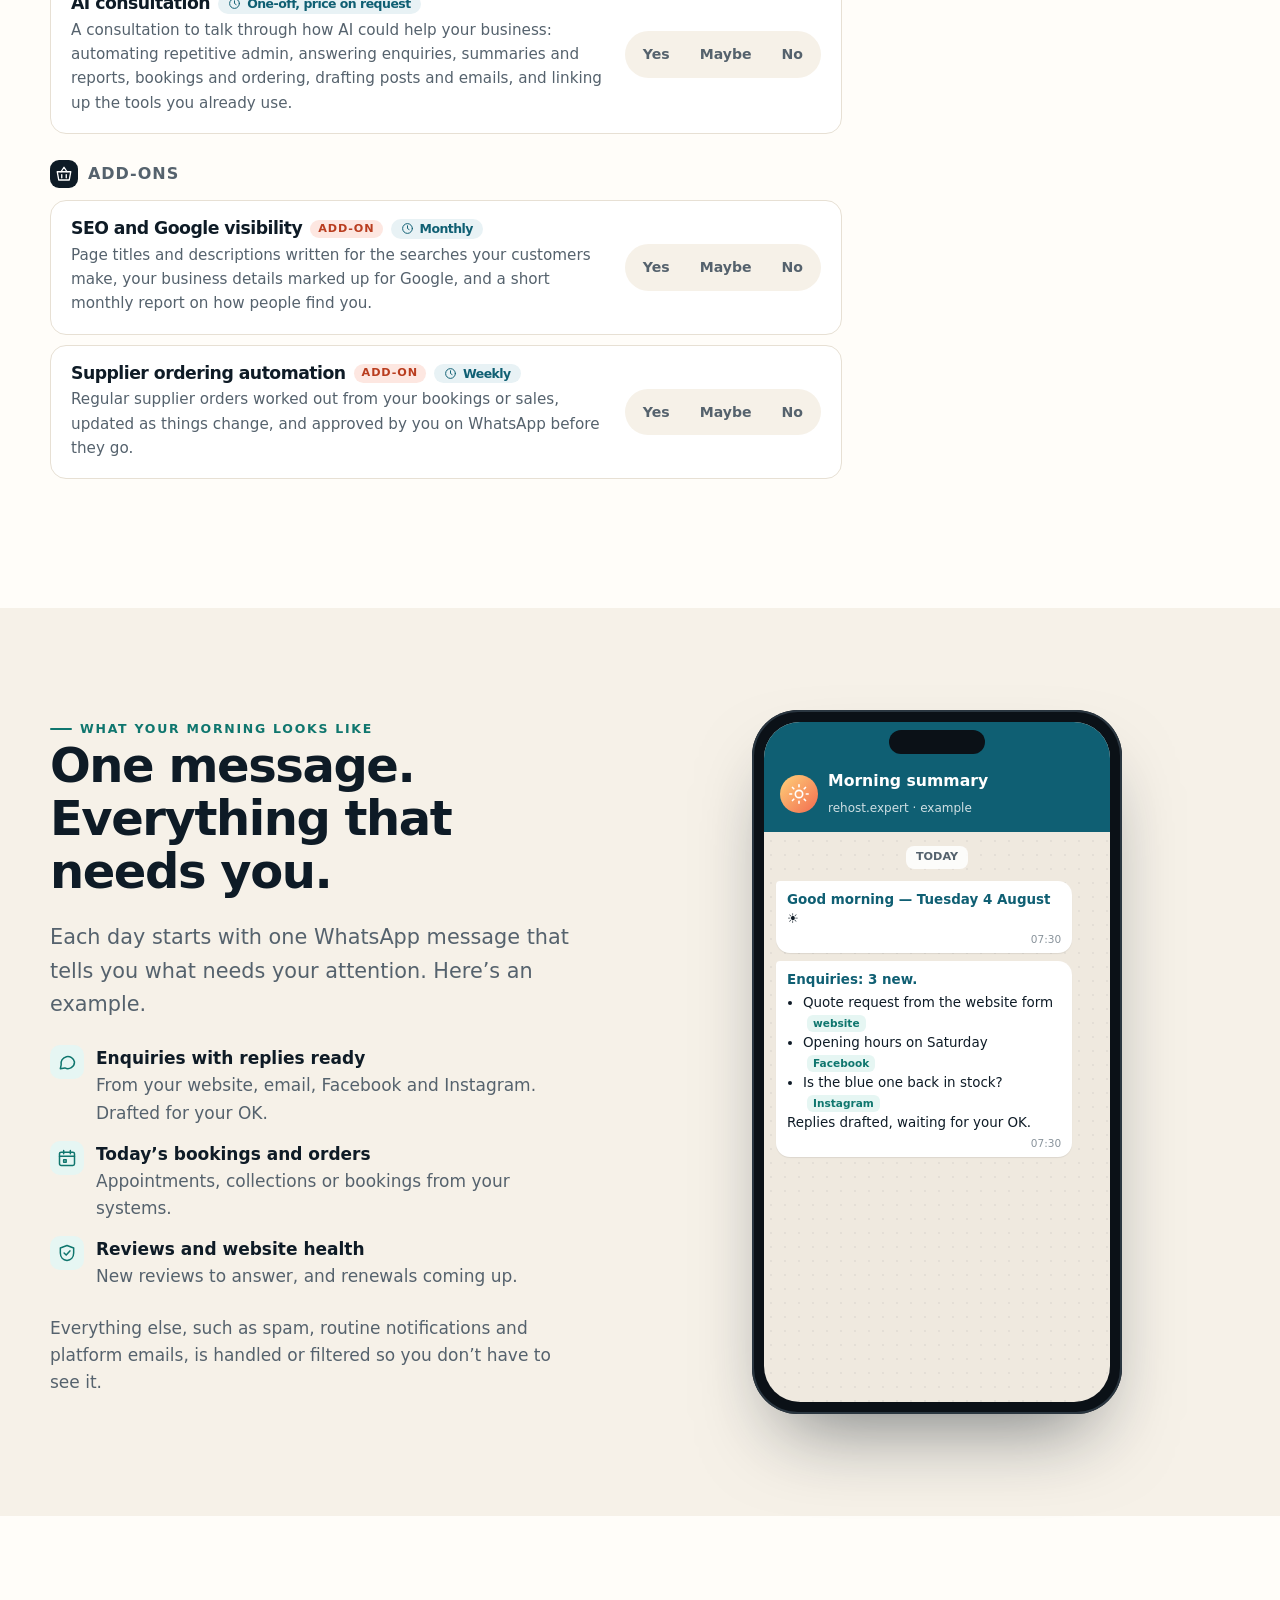
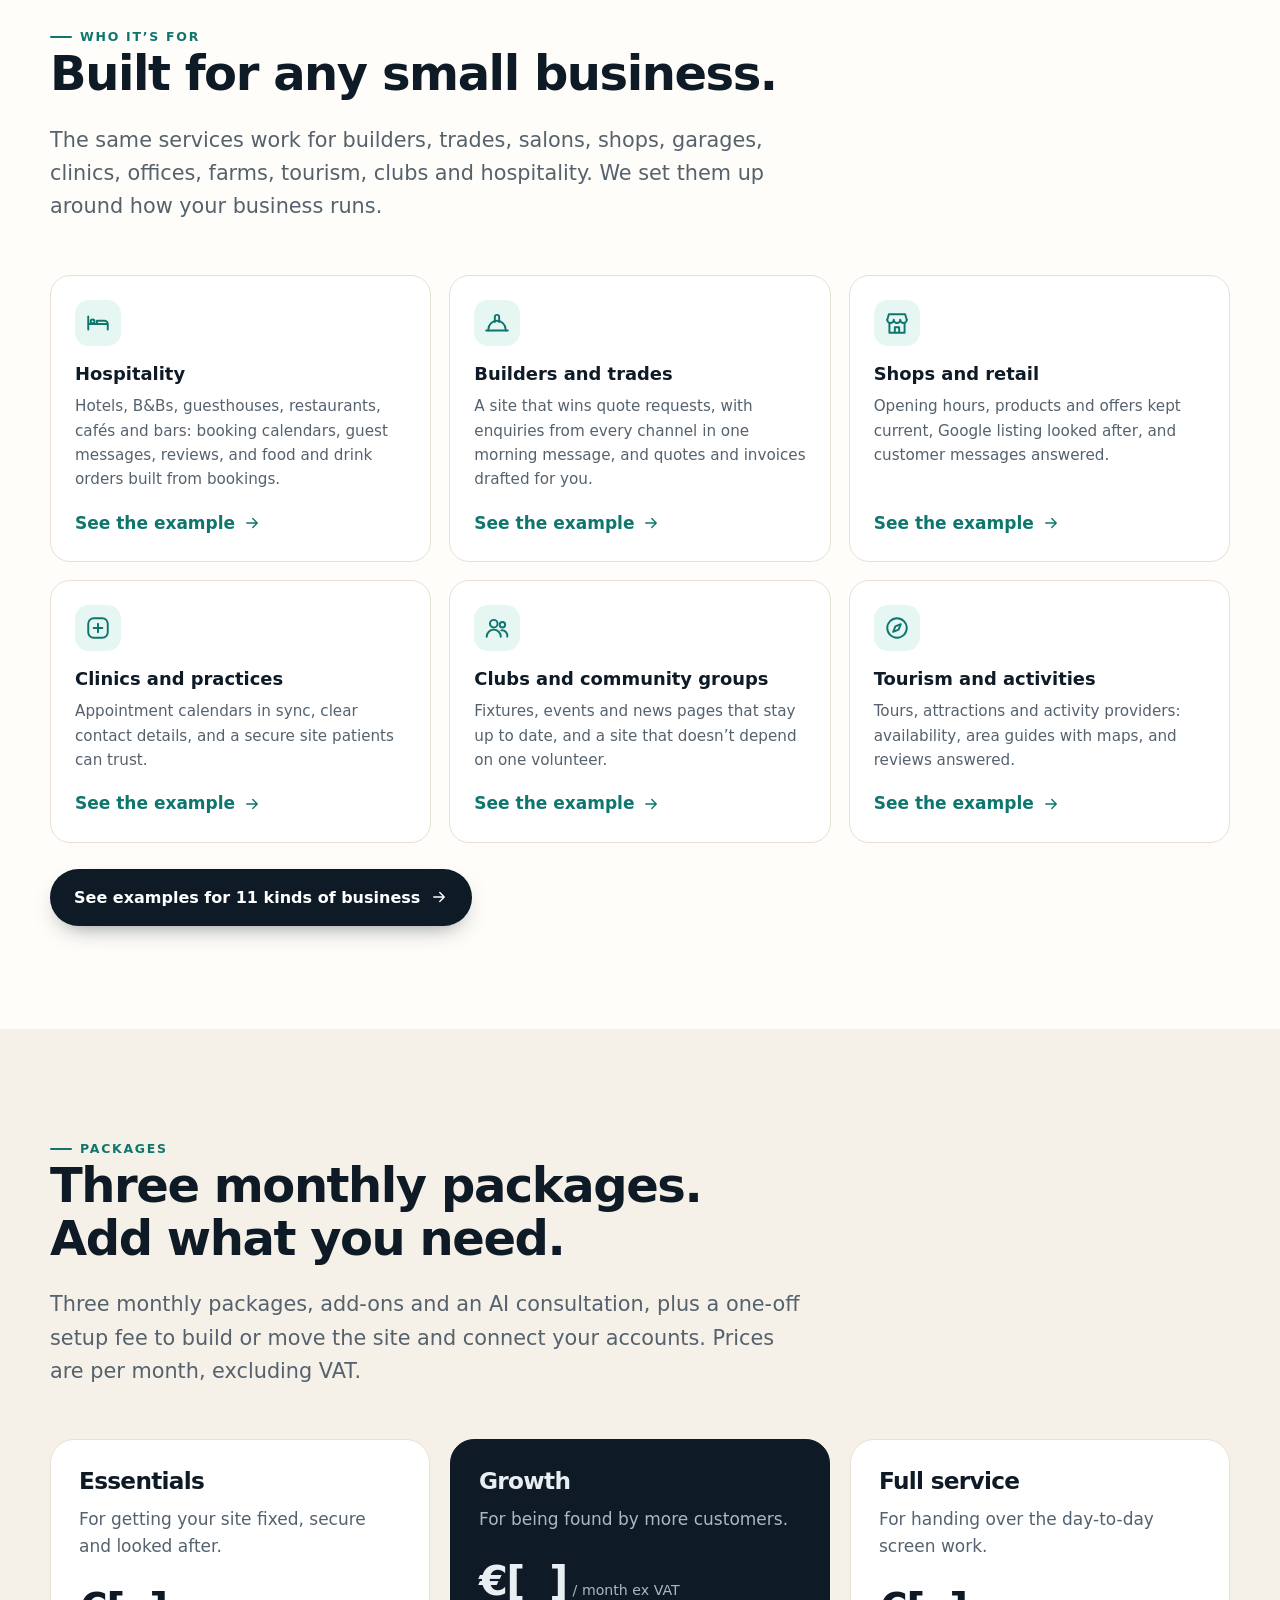
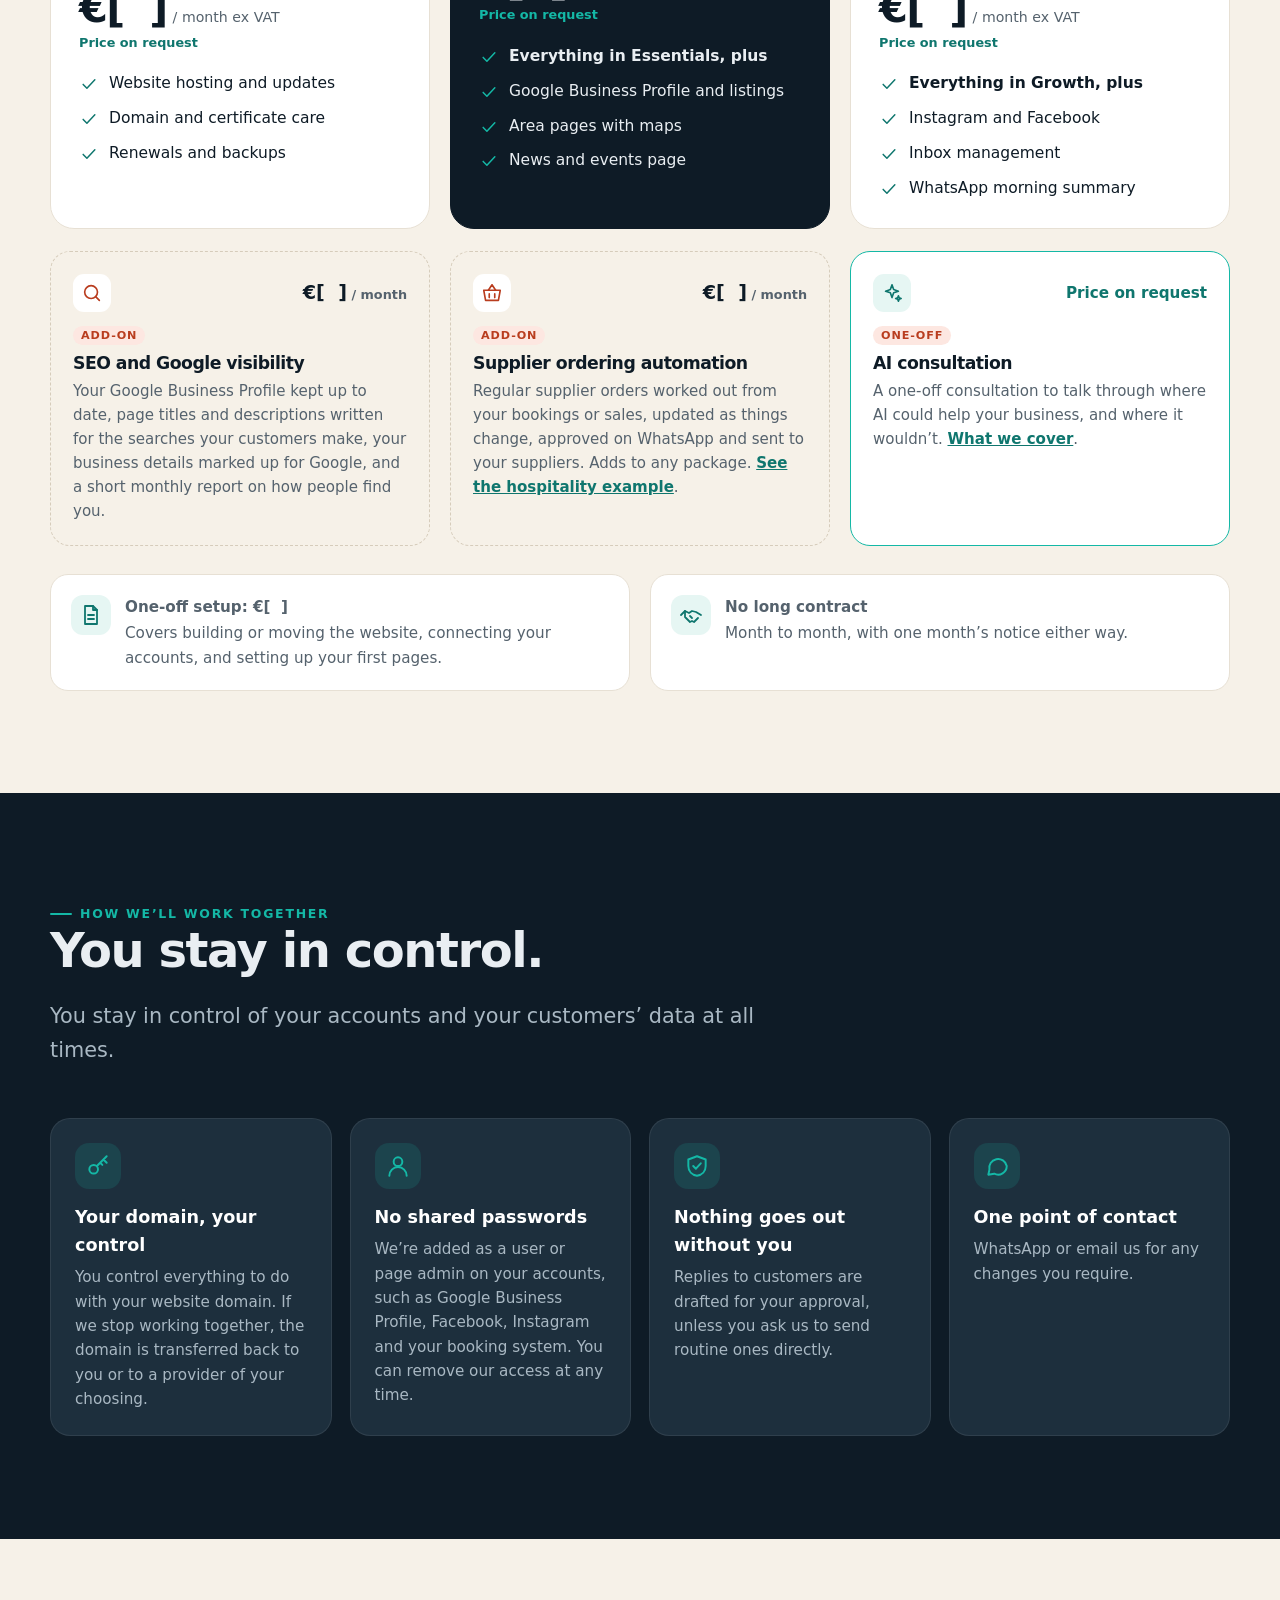
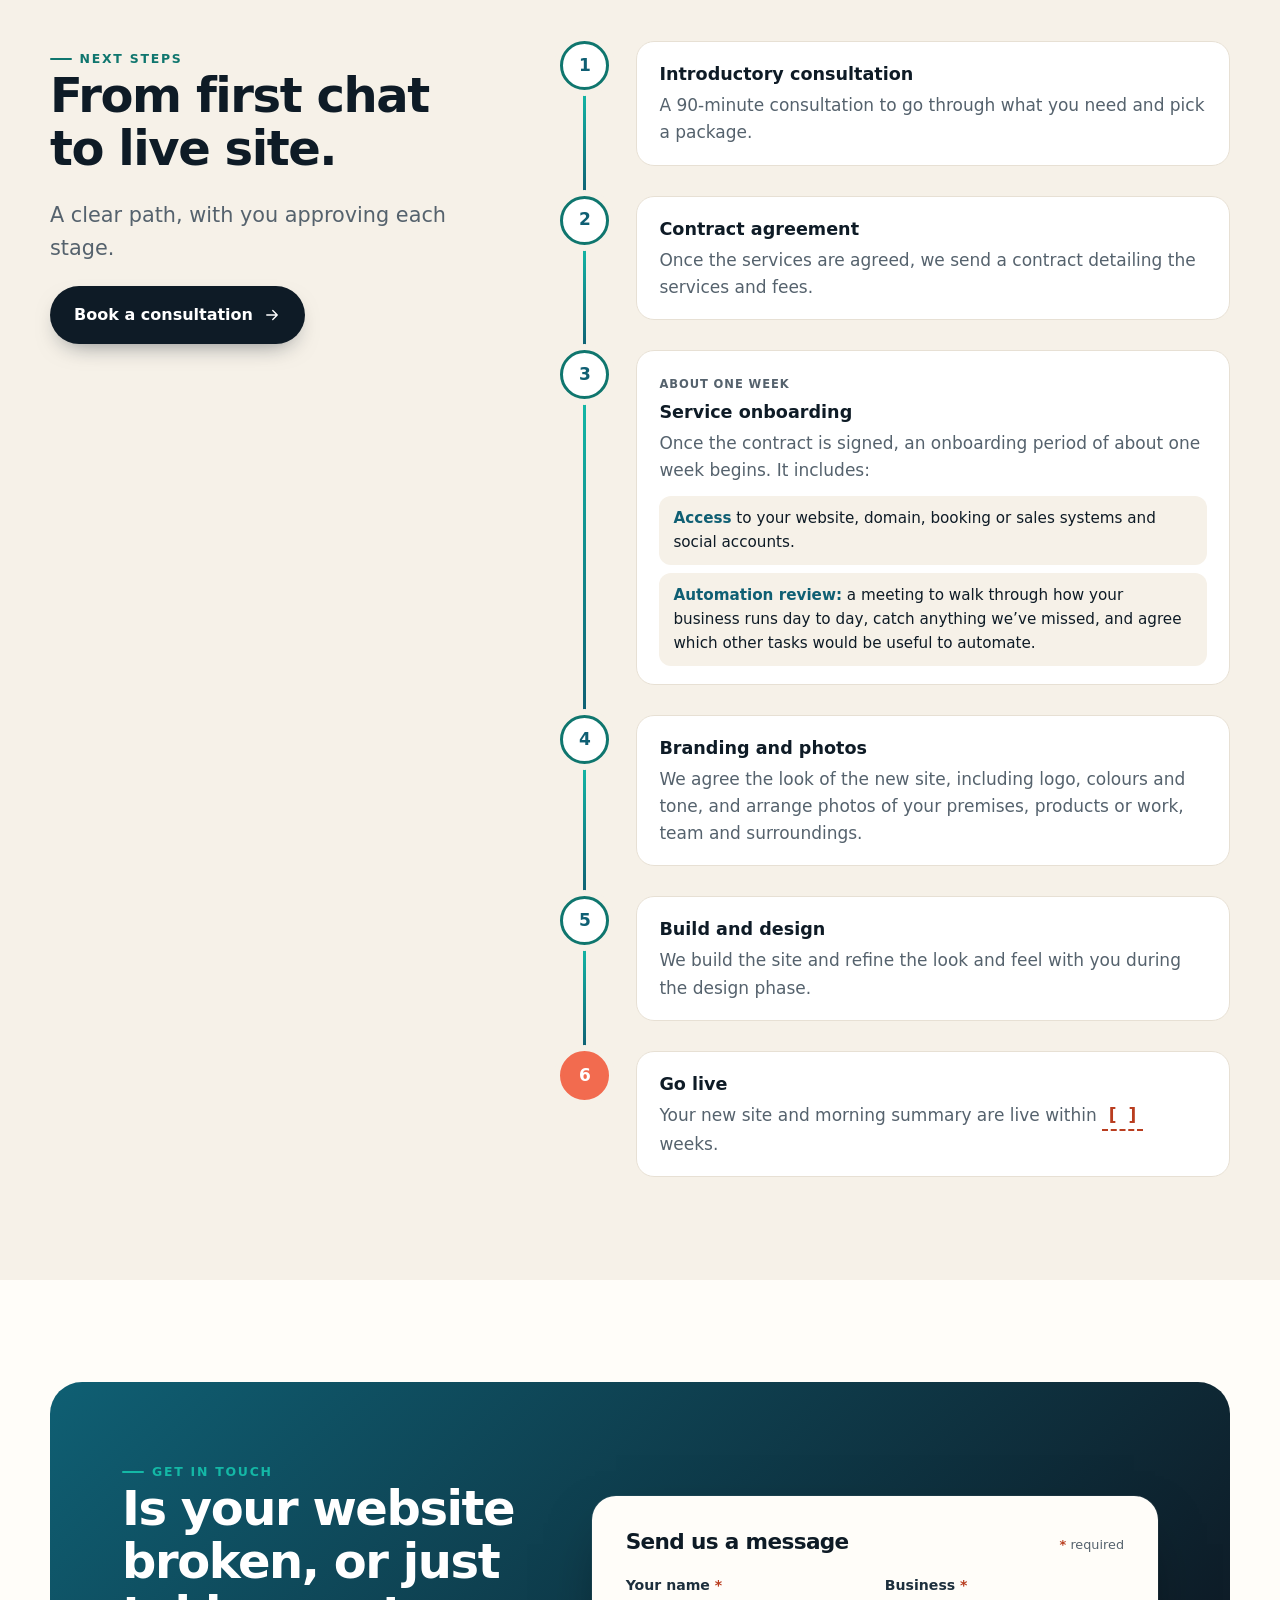
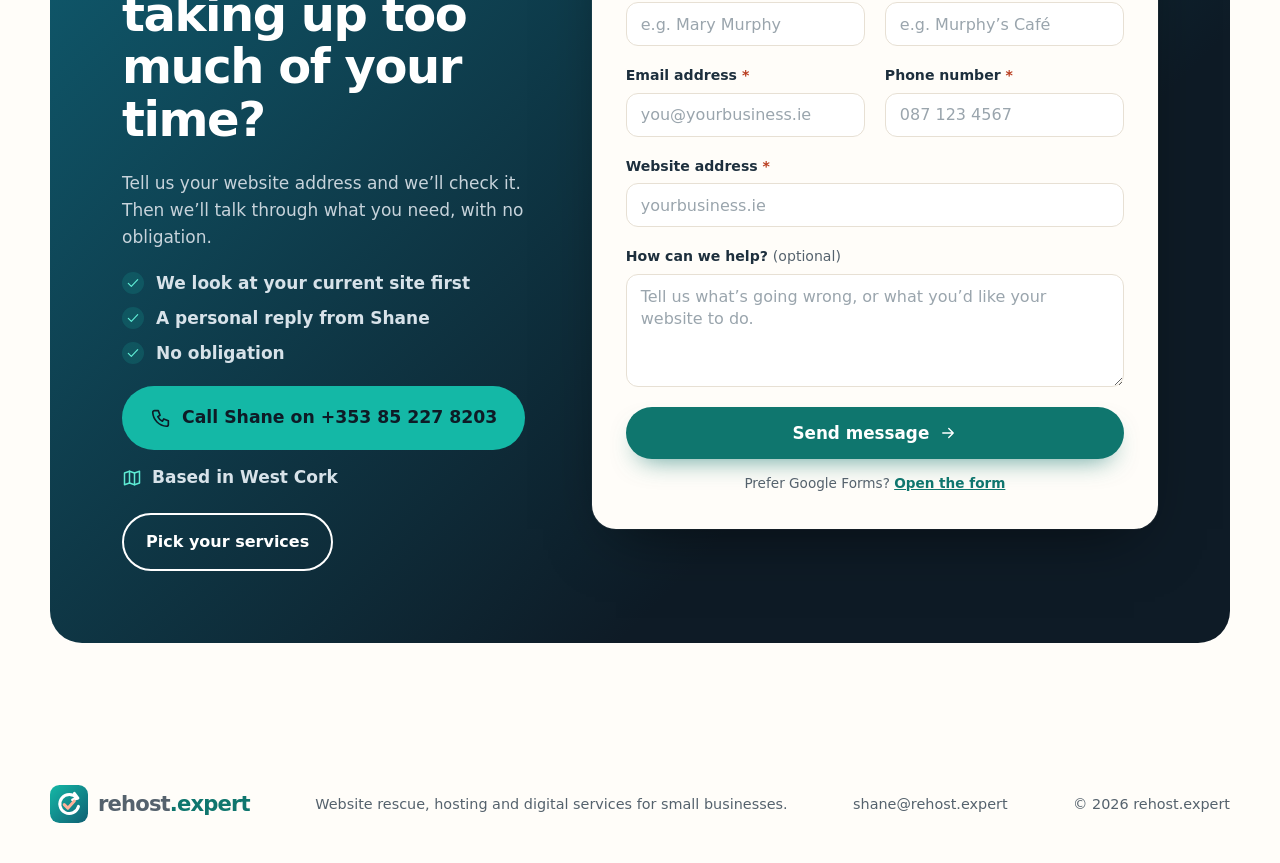
==== commit d0cb019e: "Update phone number to +353 85 227 8203" ====
--- a/index.html
+++ b/index.html
@@ -379,7 +379,7 @@
 <section class="section" id="contact" aria-labelledby="ct-h"><div class="wrap">
 <div class="cta cta--contact rv"><div class="cta-copy"><span class="eyebrow" style="color:var(--sea-2)">Get in touch</span><h2 id="ct-h">Is your website broken, or just taking up too much of your time?</h2><p>Tell us your website address and we’ll check it. Then we’ll talk through what you need, with no obligation.</p>
 <ul class="cta-points" style="list-style:none;padding:0"><li><svg viewBox="0 0 24 24" width="18" height="18" fill="none" stroke="currentColor" stroke-width="1.8" stroke-linecap="round" stroke-linejoin="round" aria-hidden="true"><path d="M5 12.5l4.5 4.5L19 7"/></svg>We look at your current site first</li><li><svg viewBox="0 0 24 24" width="18" height="18" fill="none" stroke="currentColor" stroke-width="1.8" stroke-linecap="round" stroke-linejoin="round" aria-hidden="true"><path d="M5 12.5l4.5 4.5L19 7"/></svg>A personal reply from Shane</li><li><svg viewBox="0 0 24 24" width="18" height="18" fill="none" stroke="currentColor" stroke-width="1.8" stroke-linecap="round" stroke-linejoin="round" aria-hidden="true"><path d="M5 12.5l4.5 4.5L19 7"/></svg>No obligation</li></ul>
-<div class="callbox callbox--ink"><a class="btn btn--accent btn--call" href="tel:+353838128308"><svg viewBox="0 0 24 24" width="18" height="18" fill="none" stroke="currentColor" stroke-width="1.8" stroke-linecap="round" stroke-linejoin="round" aria-hidden="true"><path d="M5 4h4l2 5-2.5 1.5a11 11 0 0 0 5 5L15 13l5 2v4a2 2 0 0 1-2 2A16 16 0 0 1 3 6a2 2 0 0 1 2-2"/></svg>Call Shane on +353 83 812 8308</a><p class="based"><svg viewBox="0 0 24 24" width="18" height="18" fill="none" stroke="currentColor" stroke-width="1.8" stroke-linecap="round" stroke-linejoin="round" aria-hidden="true"><path d="M9 4 3 6v14l6-2 6 2 6-2V4l-6 2-6-2z"/><path d="M9 4v14M15 6v14"/></svg>Based in West Cork</p></div>
+<div class="callbox callbox--ink"><a class="btn btn--accent btn--call" href="tel:+353852278203"><svg viewBox="0 0 24 24" width="18" height="18" fill="none" stroke="currentColor" stroke-width="1.8" stroke-linecap="round" stroke-linejoin="round" aria-hidden="true"><path d="M5 4h4l2 5-2.5 1.5a11 11 0 0 0 5 5L15 13l5 2v4a2 2 0 0 1-2 2A16 16 0 0 1 3 6a2 2 0 0 1 2-2"/></svg>Call Shane on +353 85 227 8203</a><p class="based"><svg viewBox="0 0 24 24" width="18" height="18" fill="none" stroke="currentColor" stroke-width="1.8" stroke-linecap="round" stroke-linejoin="round" aria-hidden="true"><path d="M9 4 3 6v14l6-2 6 2 6-2V4l-6 2-6-2z"/><path d="M9 4v14M15 6v14"/></svg>Based in West Cork</p></div>
 <div style="display:flex;flex-wrap:wrap;gap:12px;margin-top:22px"><a class="btn btn--ghost" href="#services" style="color:#fff">Pick your services</a></div>
 </div>
 <div class="ccard" id="c-card">
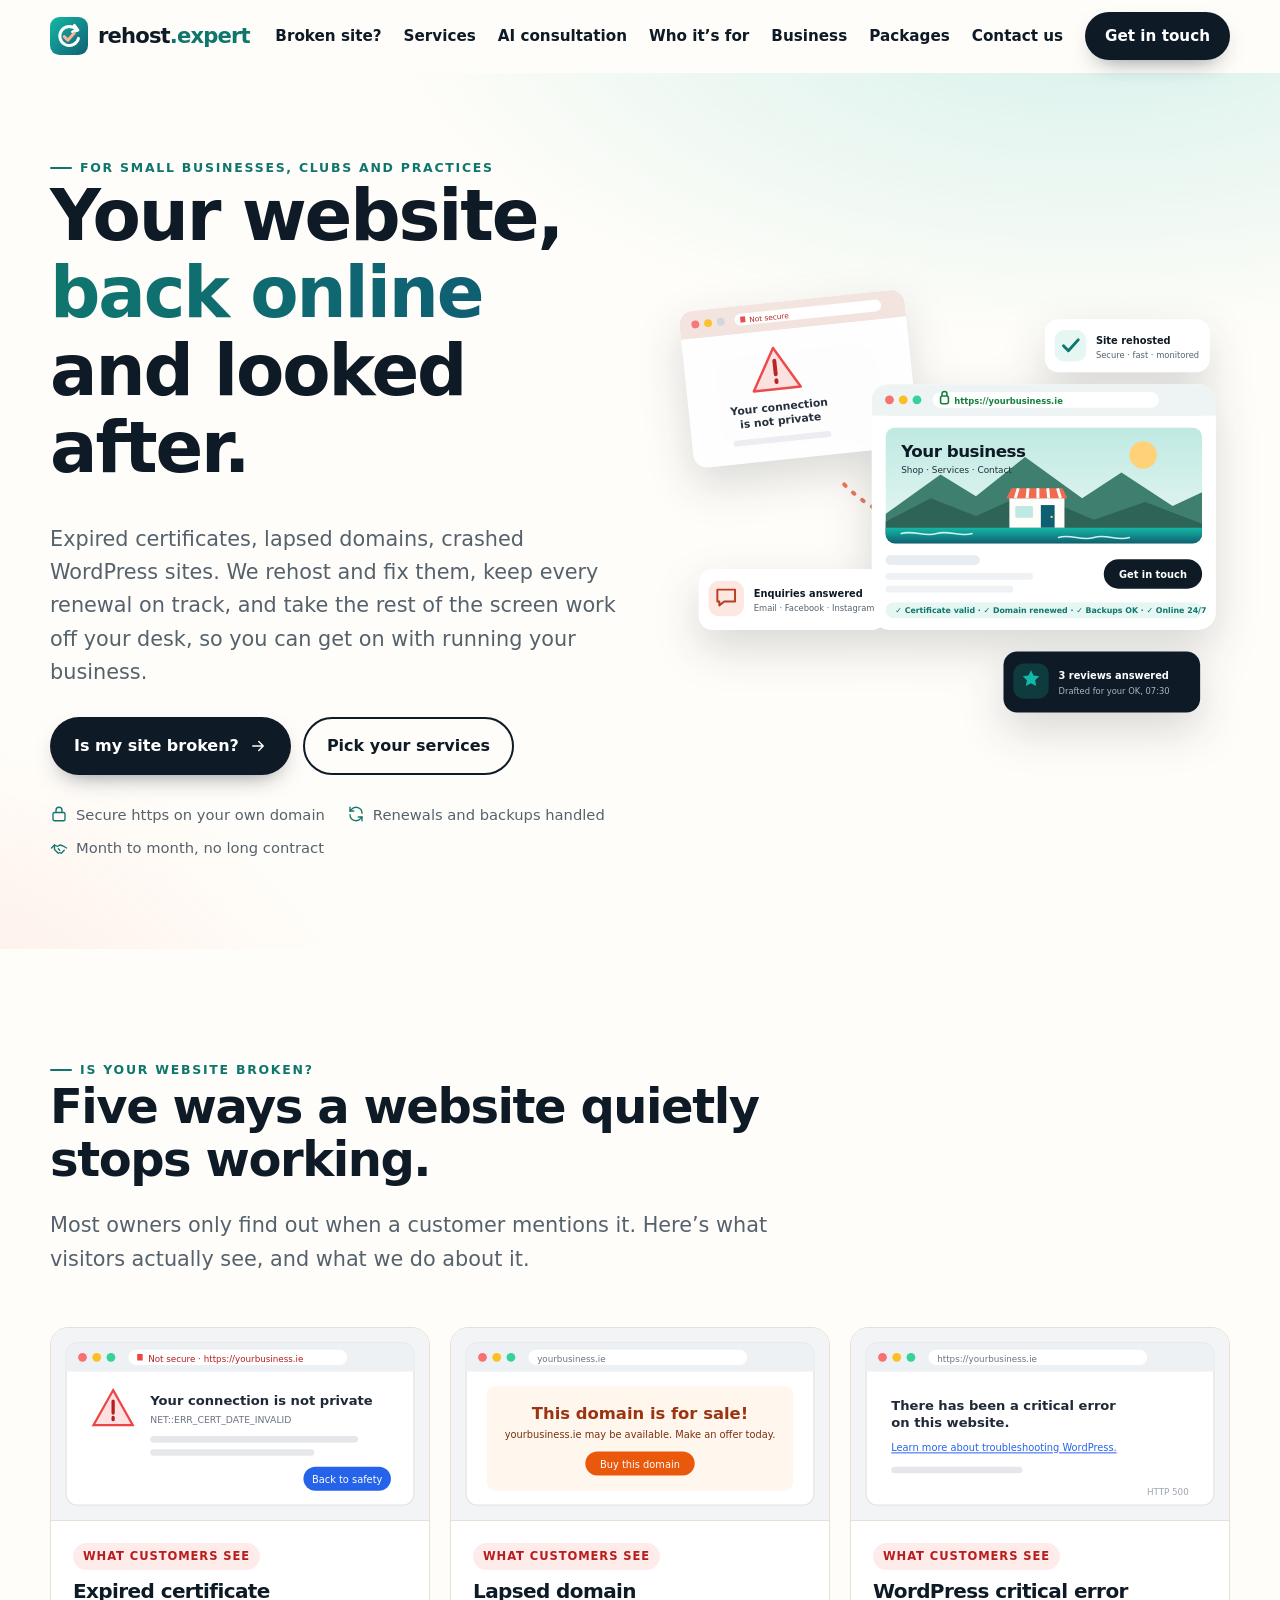
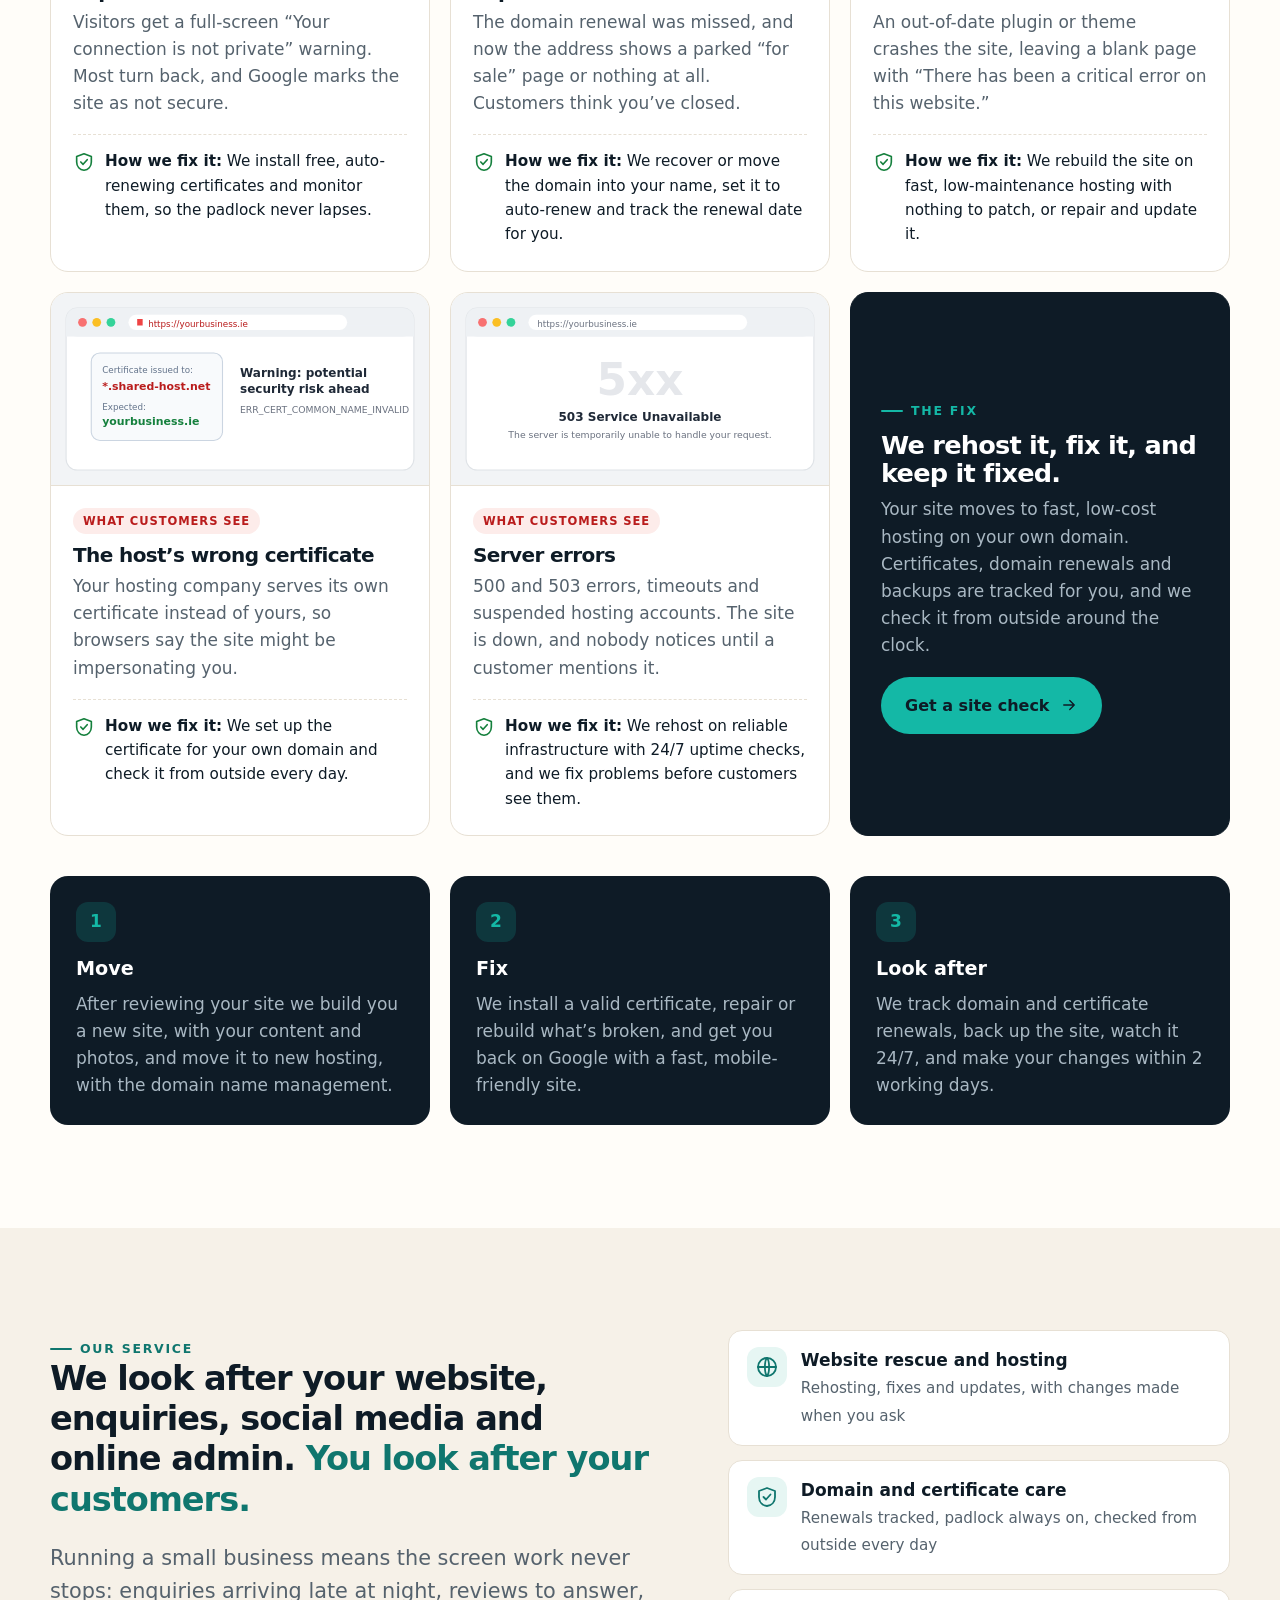
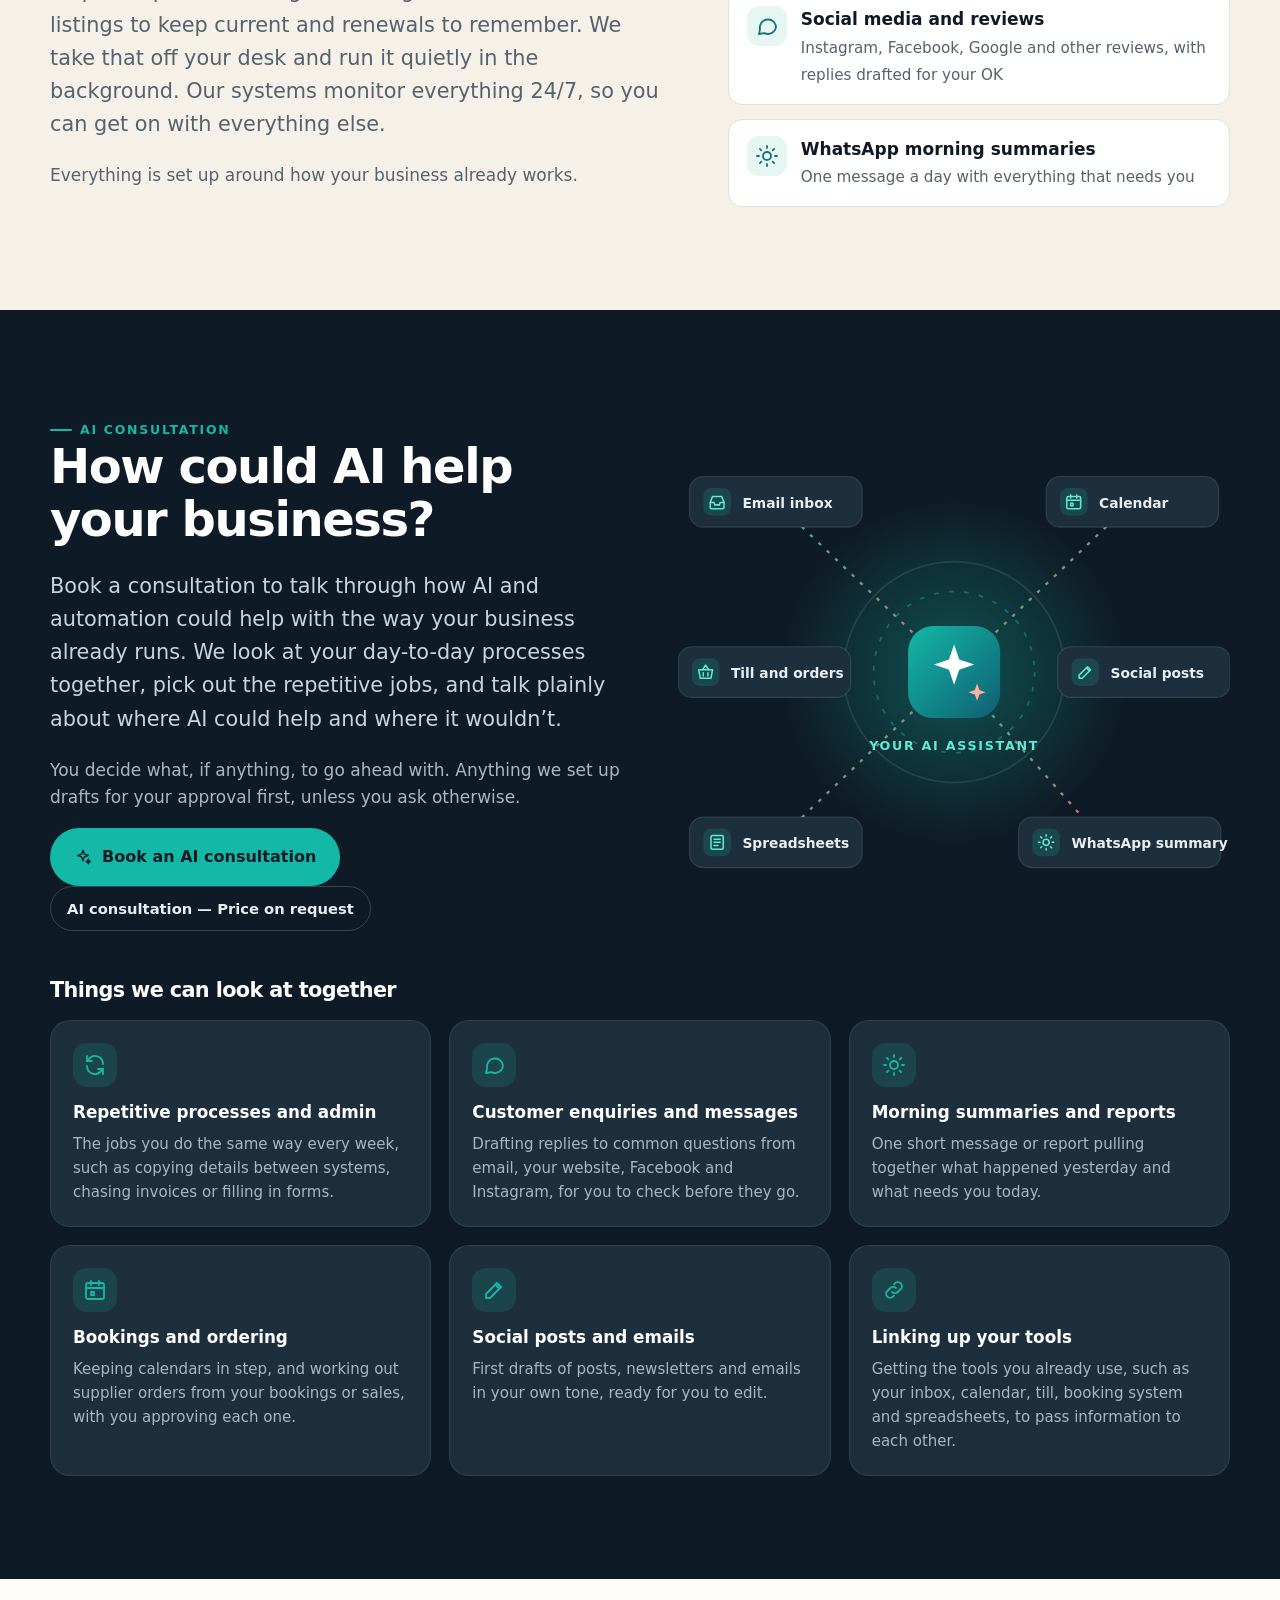
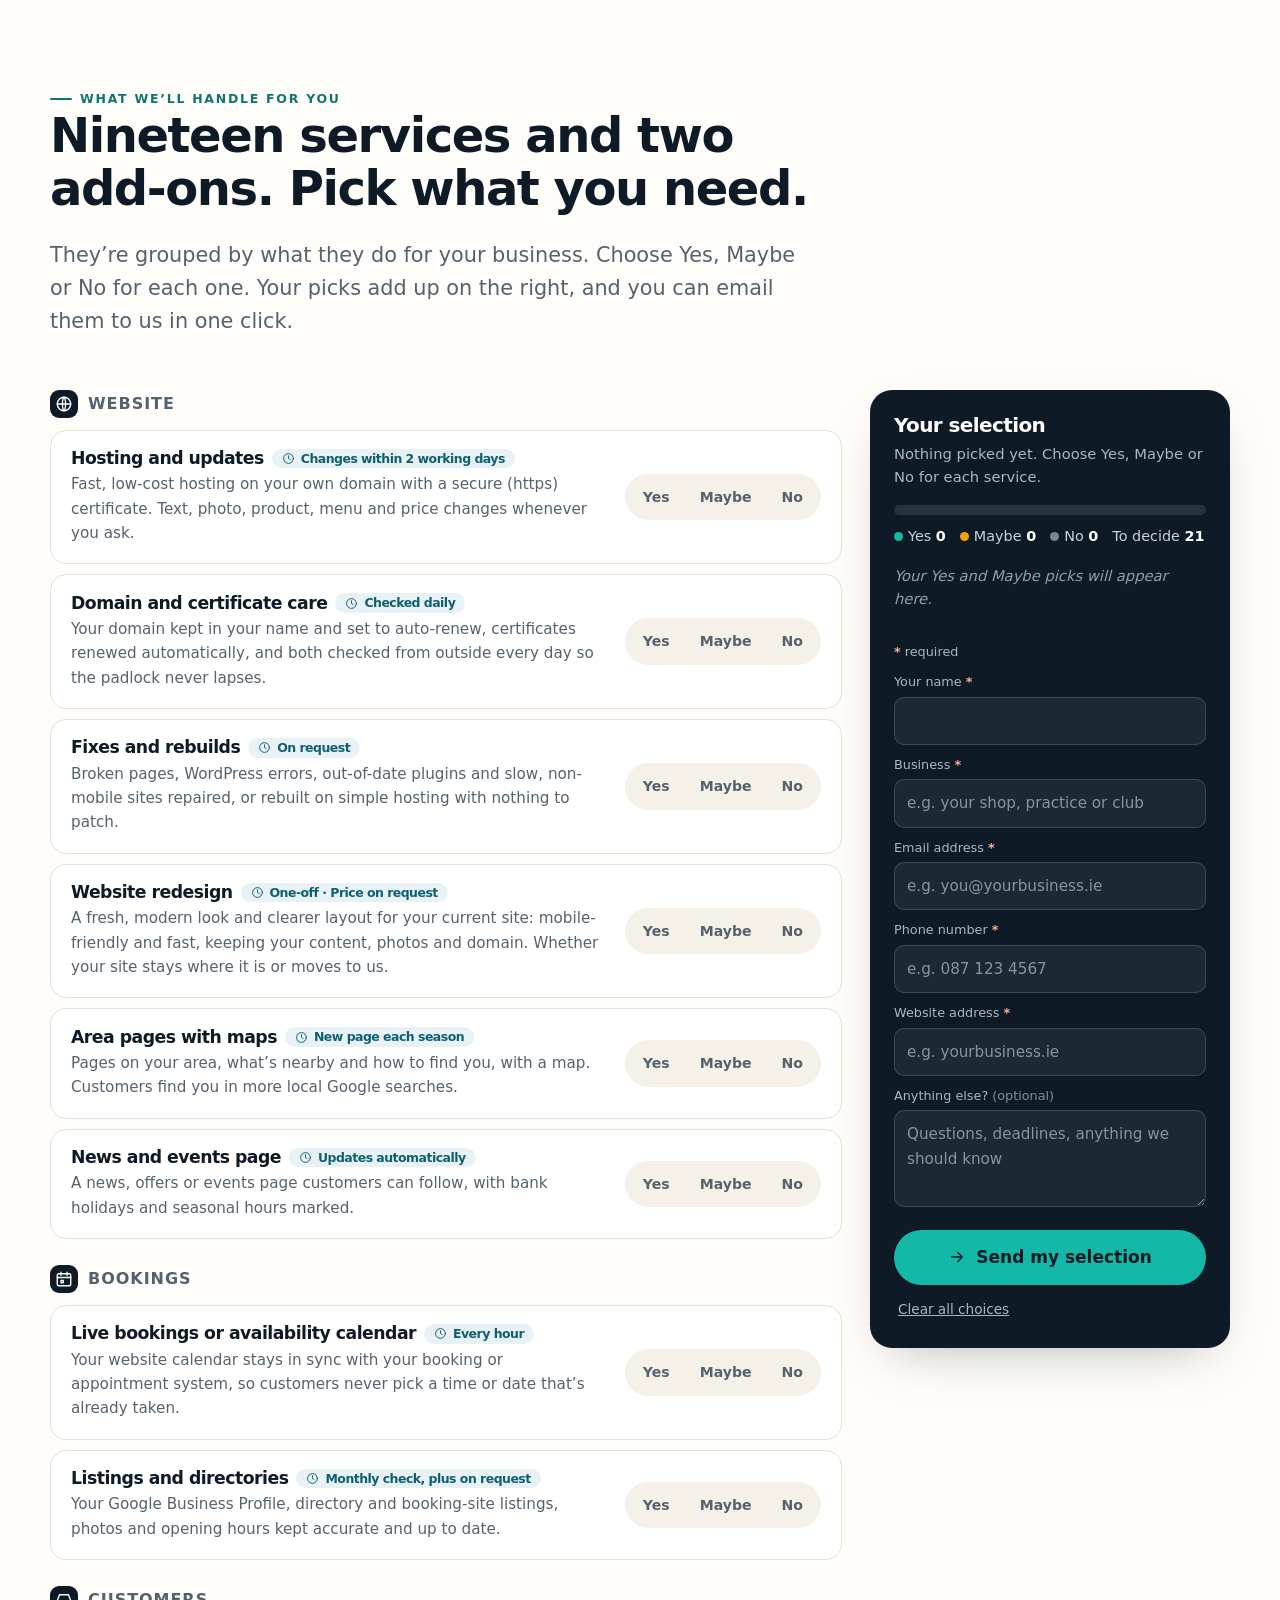
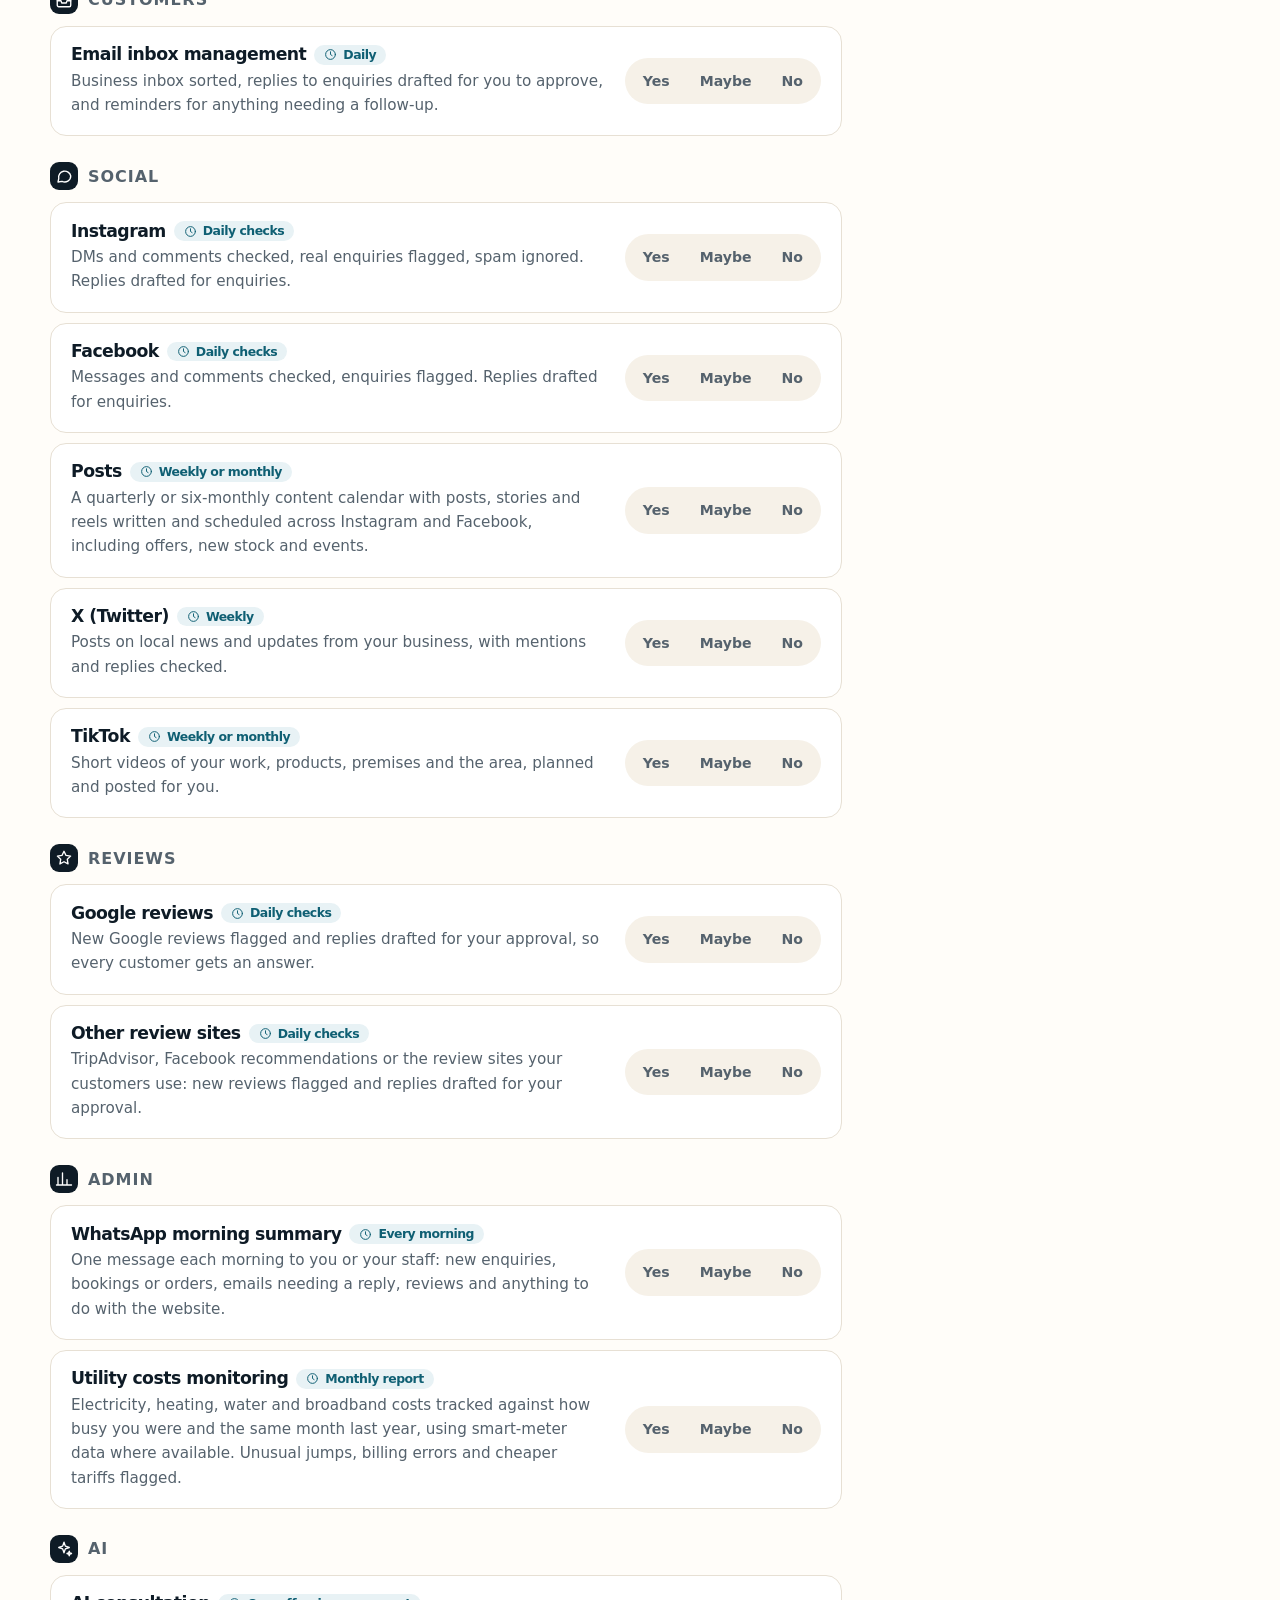
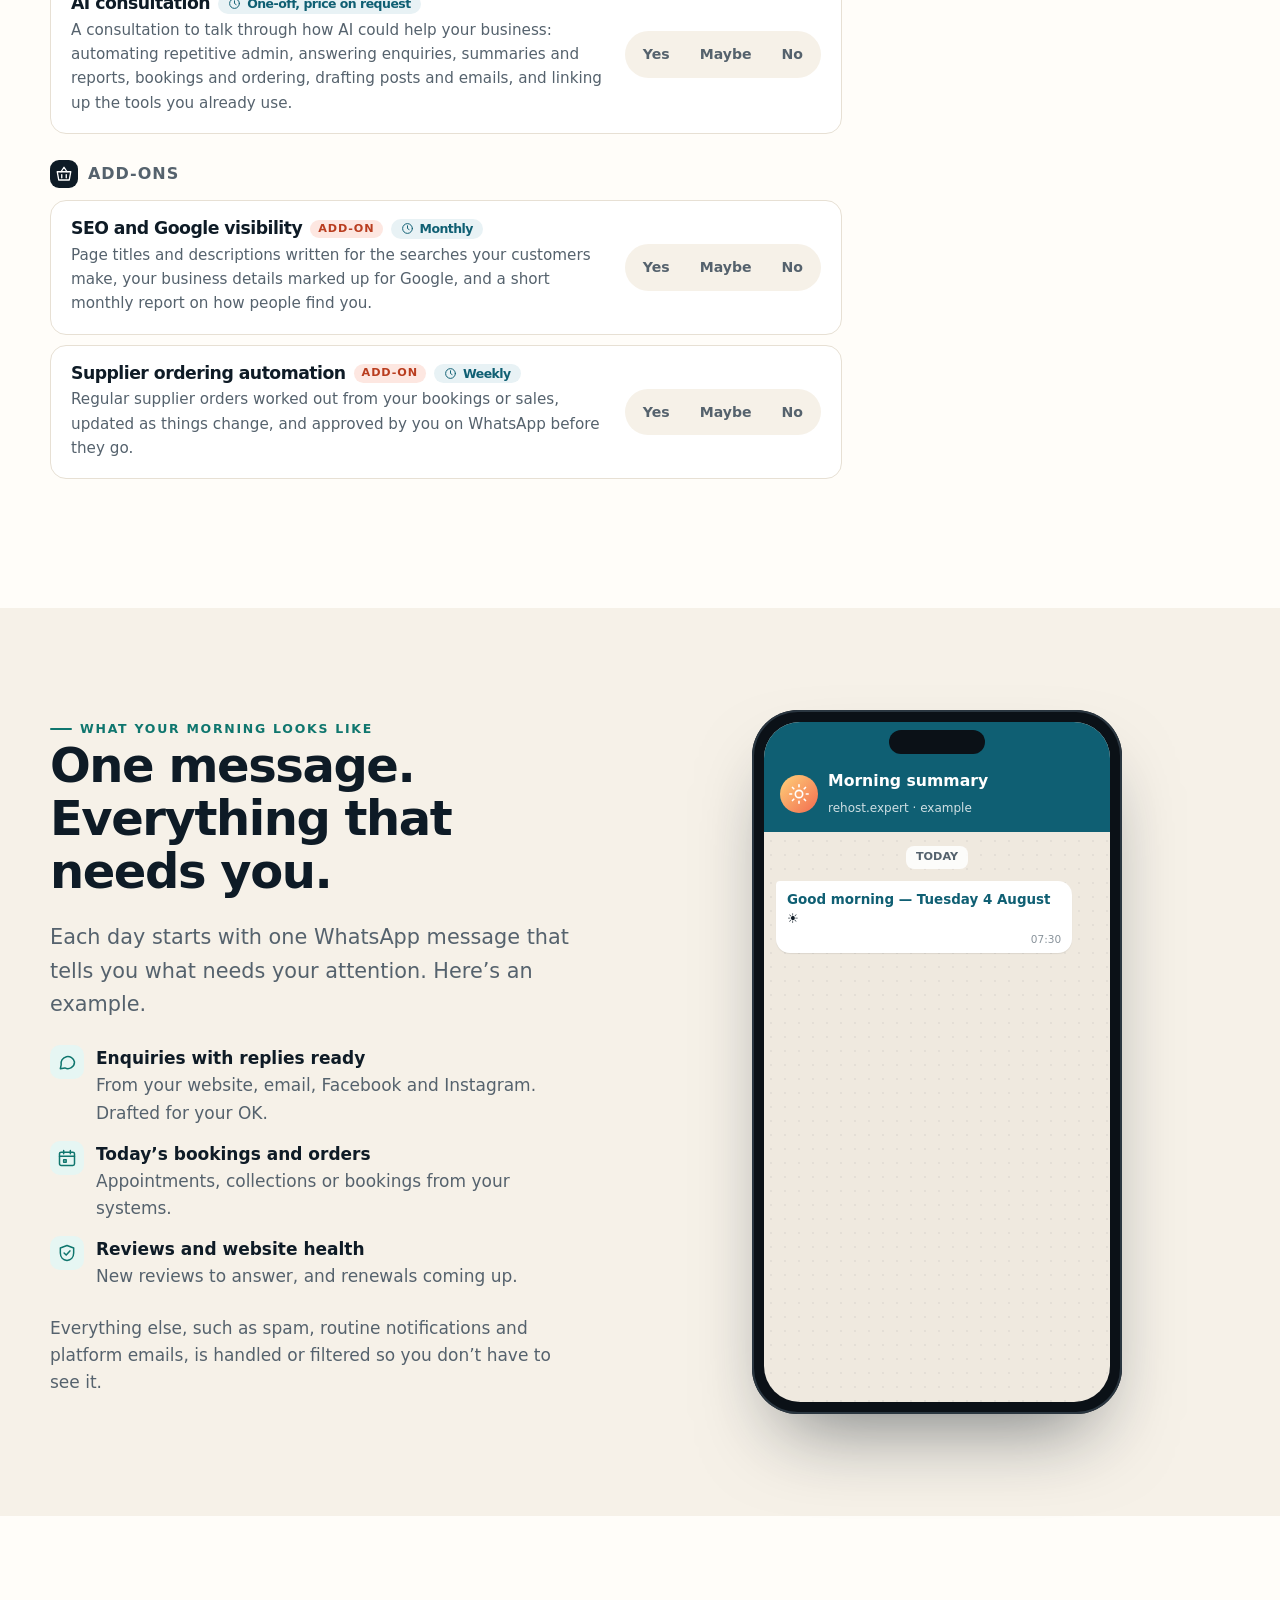
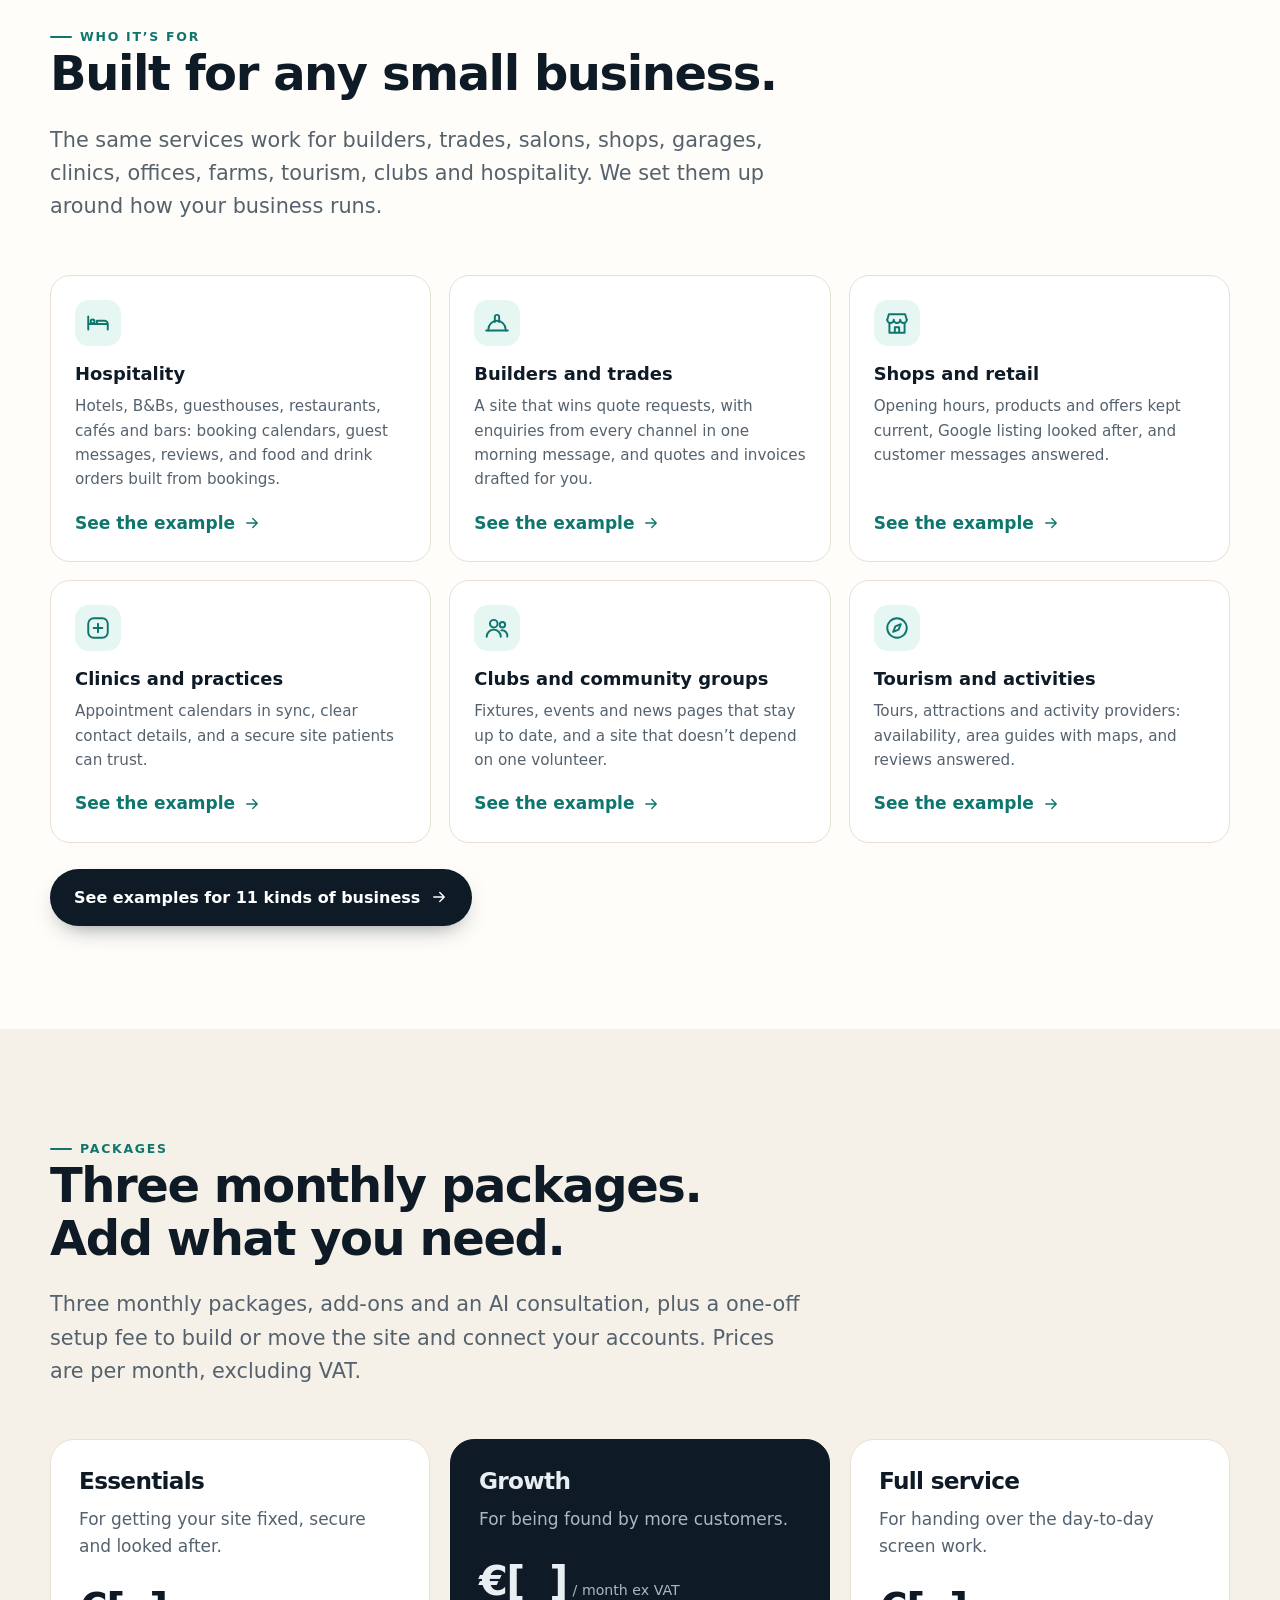
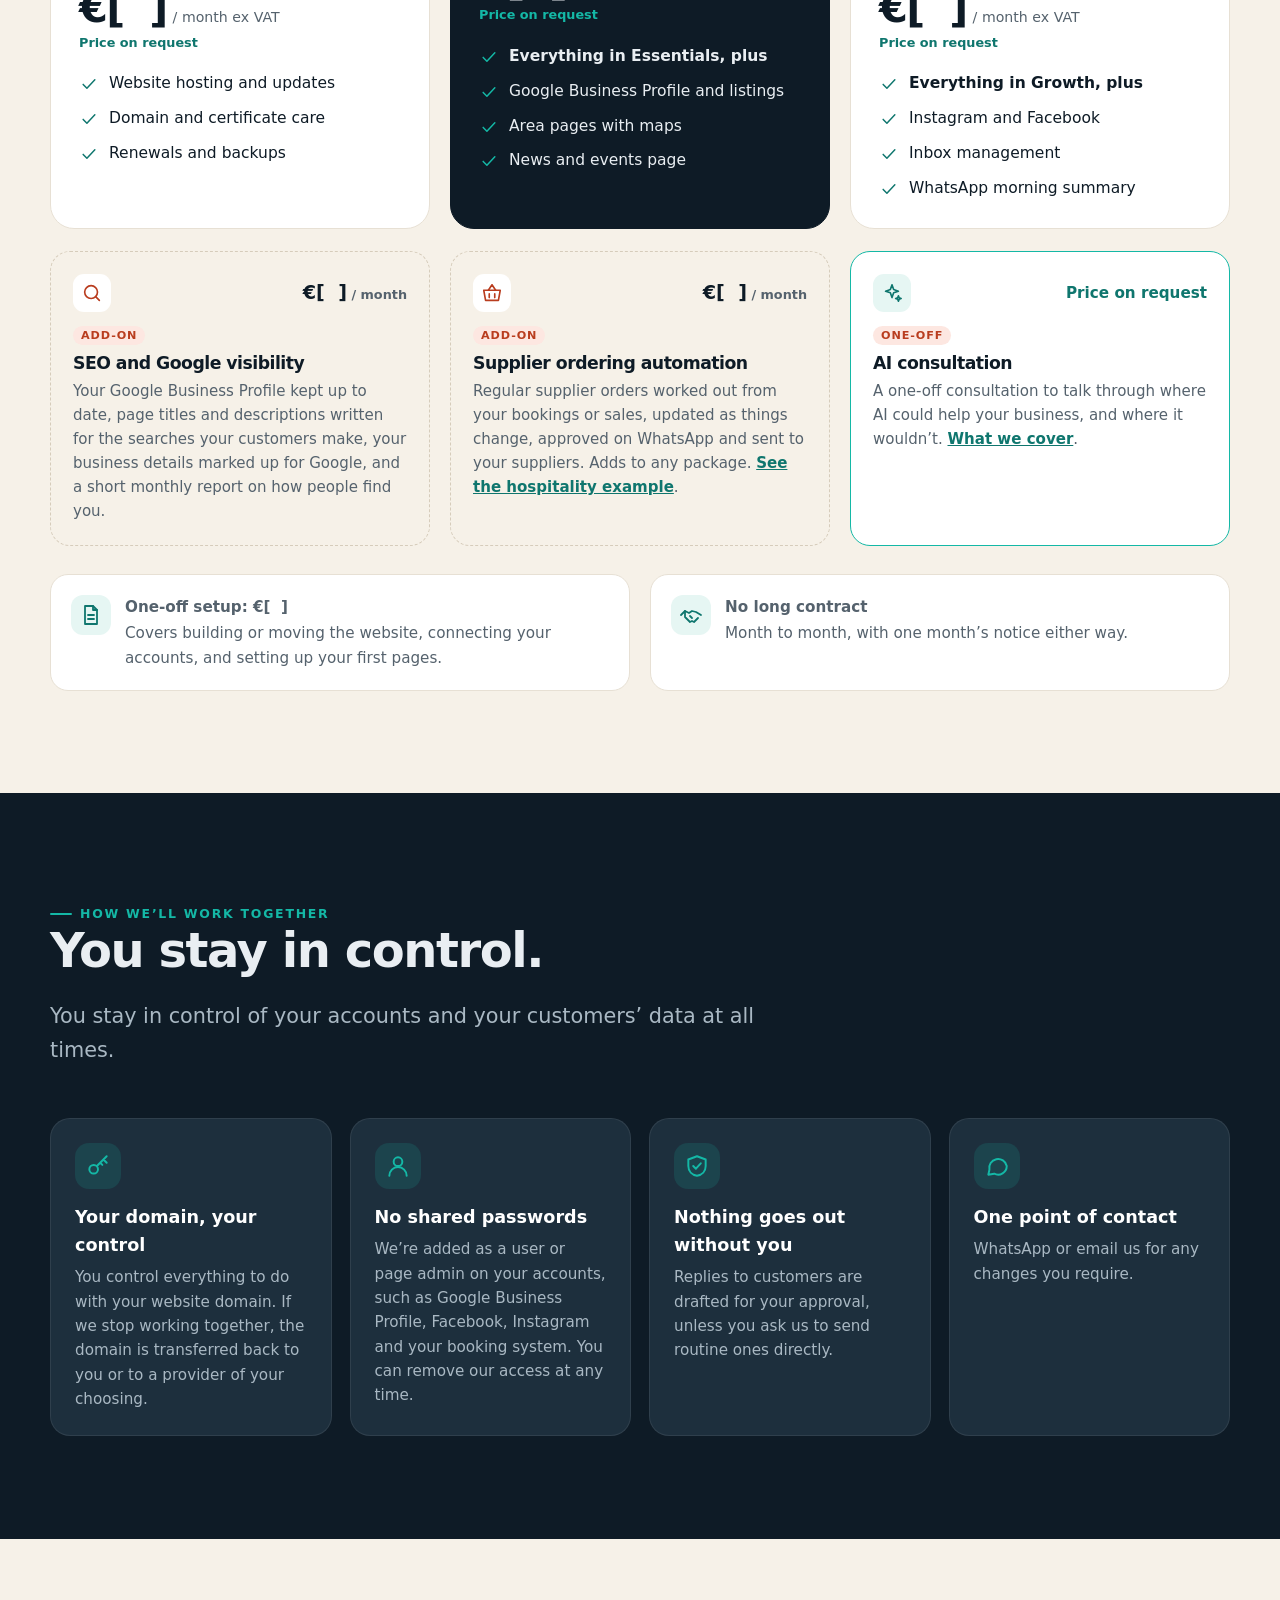
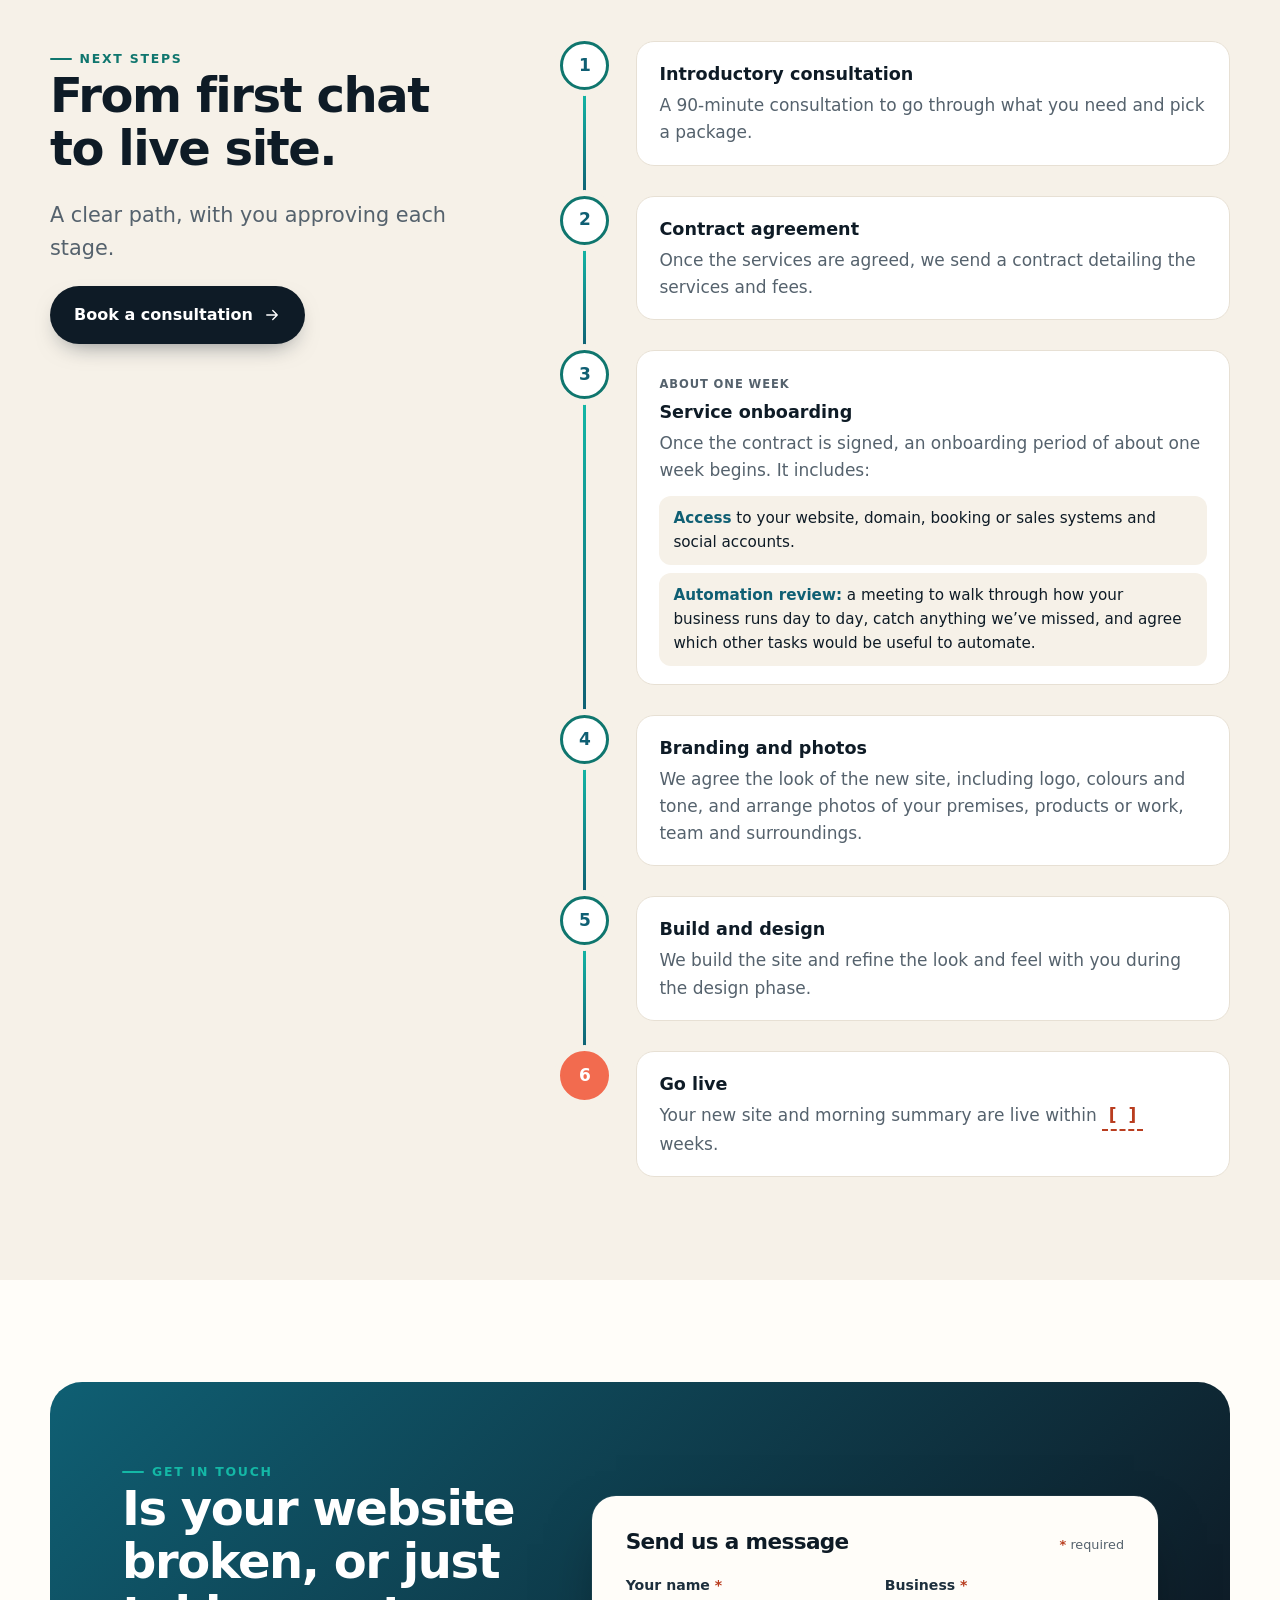
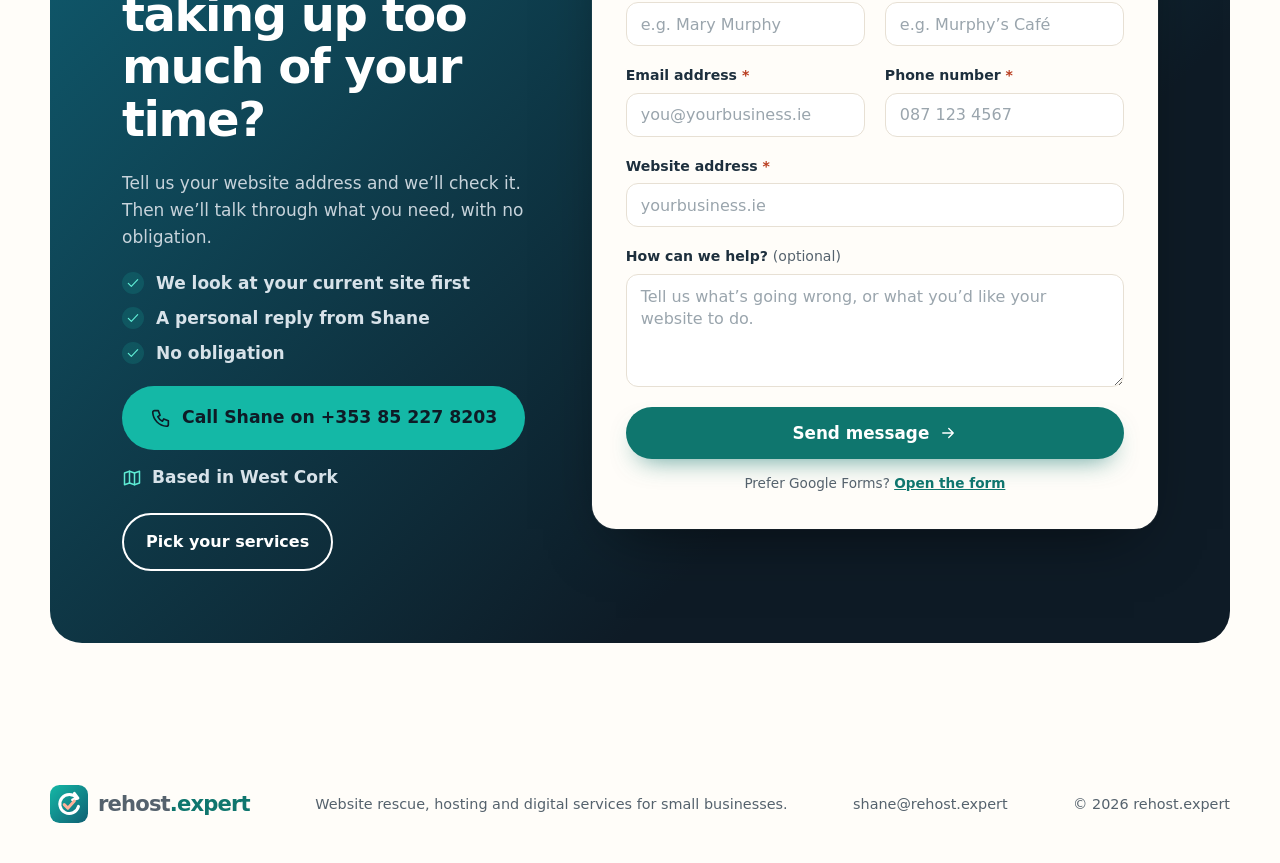
==== commit fb0f68dd: "Fix: email-link pre-fill goes through the shared contact store" ====
--- a/index.html
+++ b/index.html
@@ -11,8 +11,8 @@
 <meta property="og:title" content="rehost.expert · Broken website? We rehost, fix and look after it">
 <meta property="og:description" content="Website rescue, hosting and digital services for small businesses.">
 <meta property="og:type" content="website">
-<link rel="icon" href="favicon.svg?v=6e4eddb346" type="image/svg+xml">
-<link rel="stylesheet" href="style.css?v=6e4eddb346">
+<link rel="icon" href="favicon.svg?v=eb5ddea6f6" type="image/svg+xml">
+<link rel="stylesheet" href="style.css?v=eb5ddea6f6">
 <script>document.documentElement.classList.remove('no-js')</script>
 </head>
 <body id="top">
@@ -398,6 +398,6 @@
 </div></section>
 </main>
 <footer class="foot"><div class="wrap"><a class="brand" href="#top" aria-label="rehost.expert home"><svg viewBox="0 0 64 64" aria-hidden="true"><defs><linearGradient id="lg" x1="0" y1="0" x2="1" y2="1"><stop offset="0" stop-color="#14b8a6"/><stop offset="1" stop-color="#0f5f73"/></linearGradient></defs><rect width="64" height="64" rx="16" fill="url(#lg)"/><path d="M45 22a16 16 0 1 0 3 14" fill="none" stroke="#fff" stroke-width="5" stroke-linecap="round"/><path d="M41 14l6 8-9 3" fill="none" stroke="#fff" stroke-width="5" stroke-linecap="round" stroke-linejoin="round"/><path d="M24 33l6 6 11-12" fill="none" stroke="#ffb199" stroke-width="5" stroke-linecap="round" stroke-linejoin="round"/></svg><b>rehost<span>.expert</span></b></a><span>Website rescue, hosting and digital services for small businesses.</span><span class="foot-mail">shane@rehost.expert</span><span>© 2026 rehost.expert</span></div></footer>
-<script src="app.js?v=6e4eddb346"></script>
+<script src="app.js?v=eb5ddea6f6"></script>
 </body>
 </html>
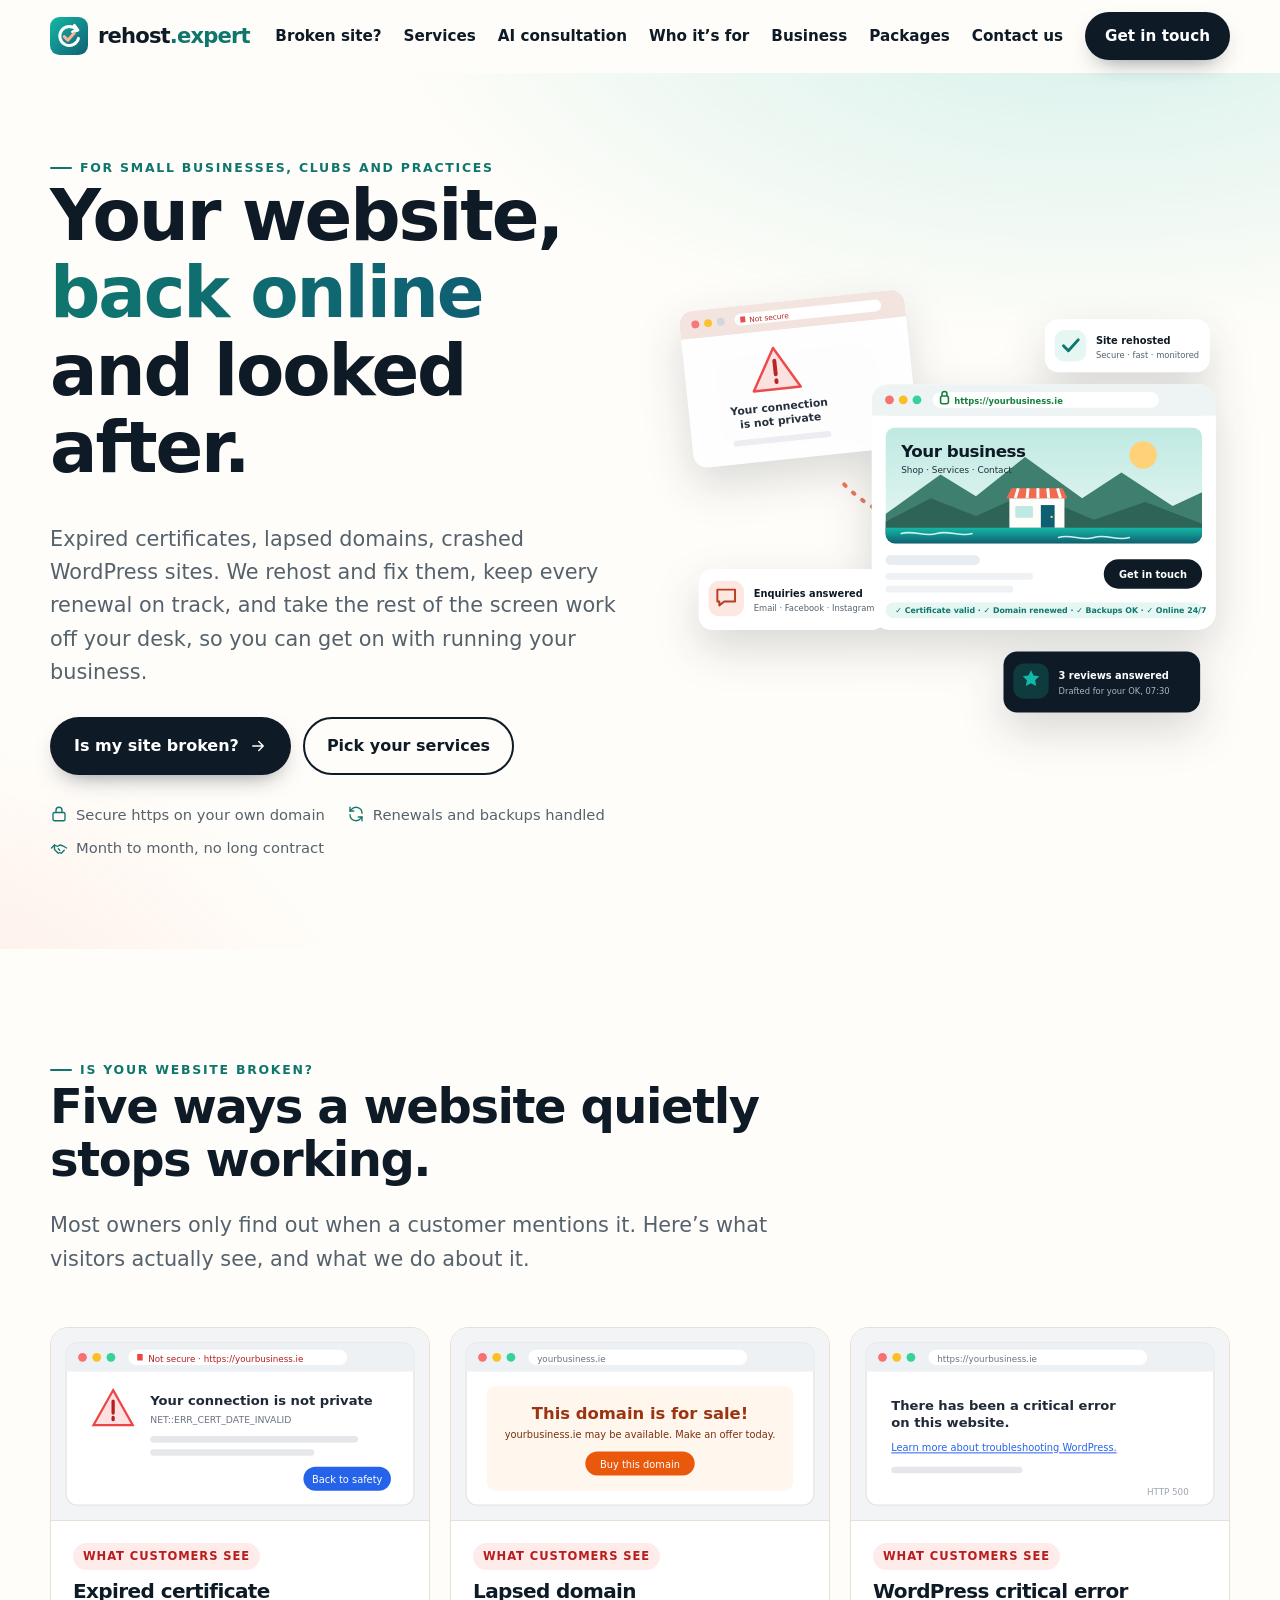
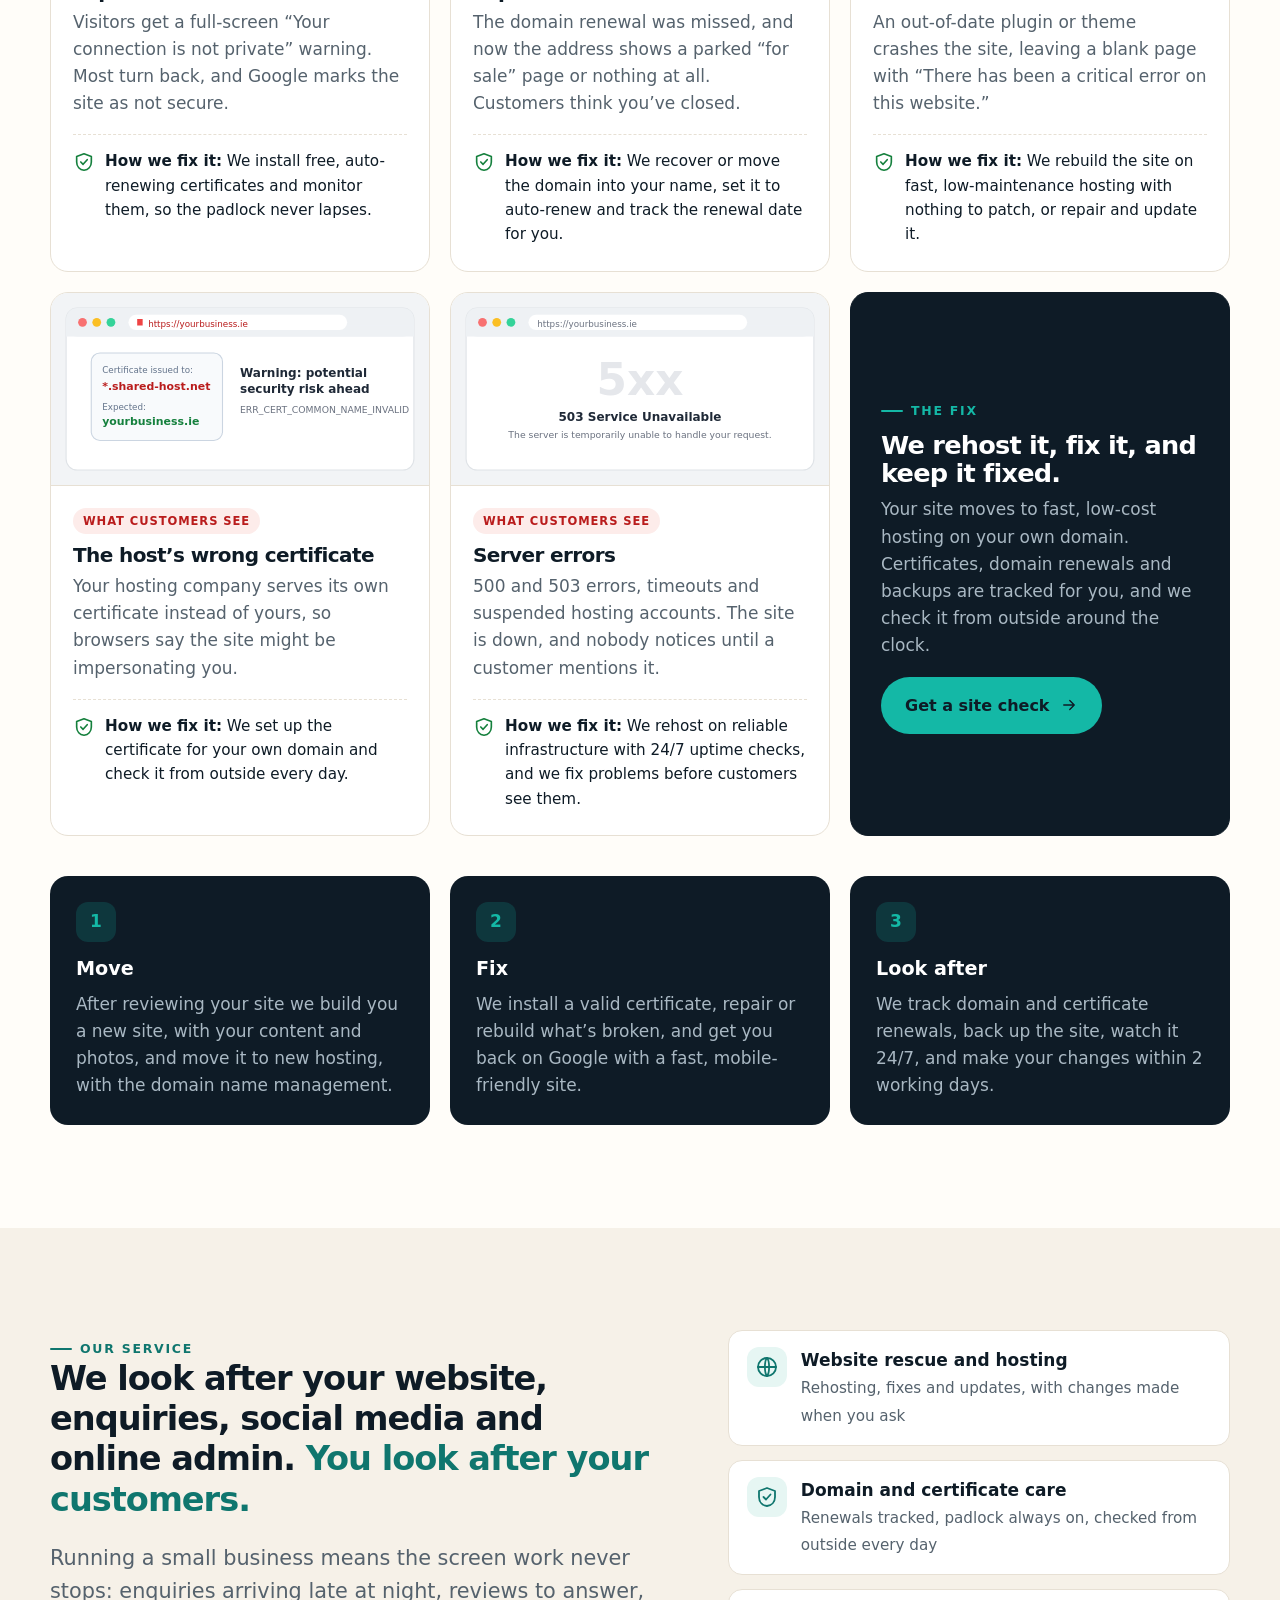
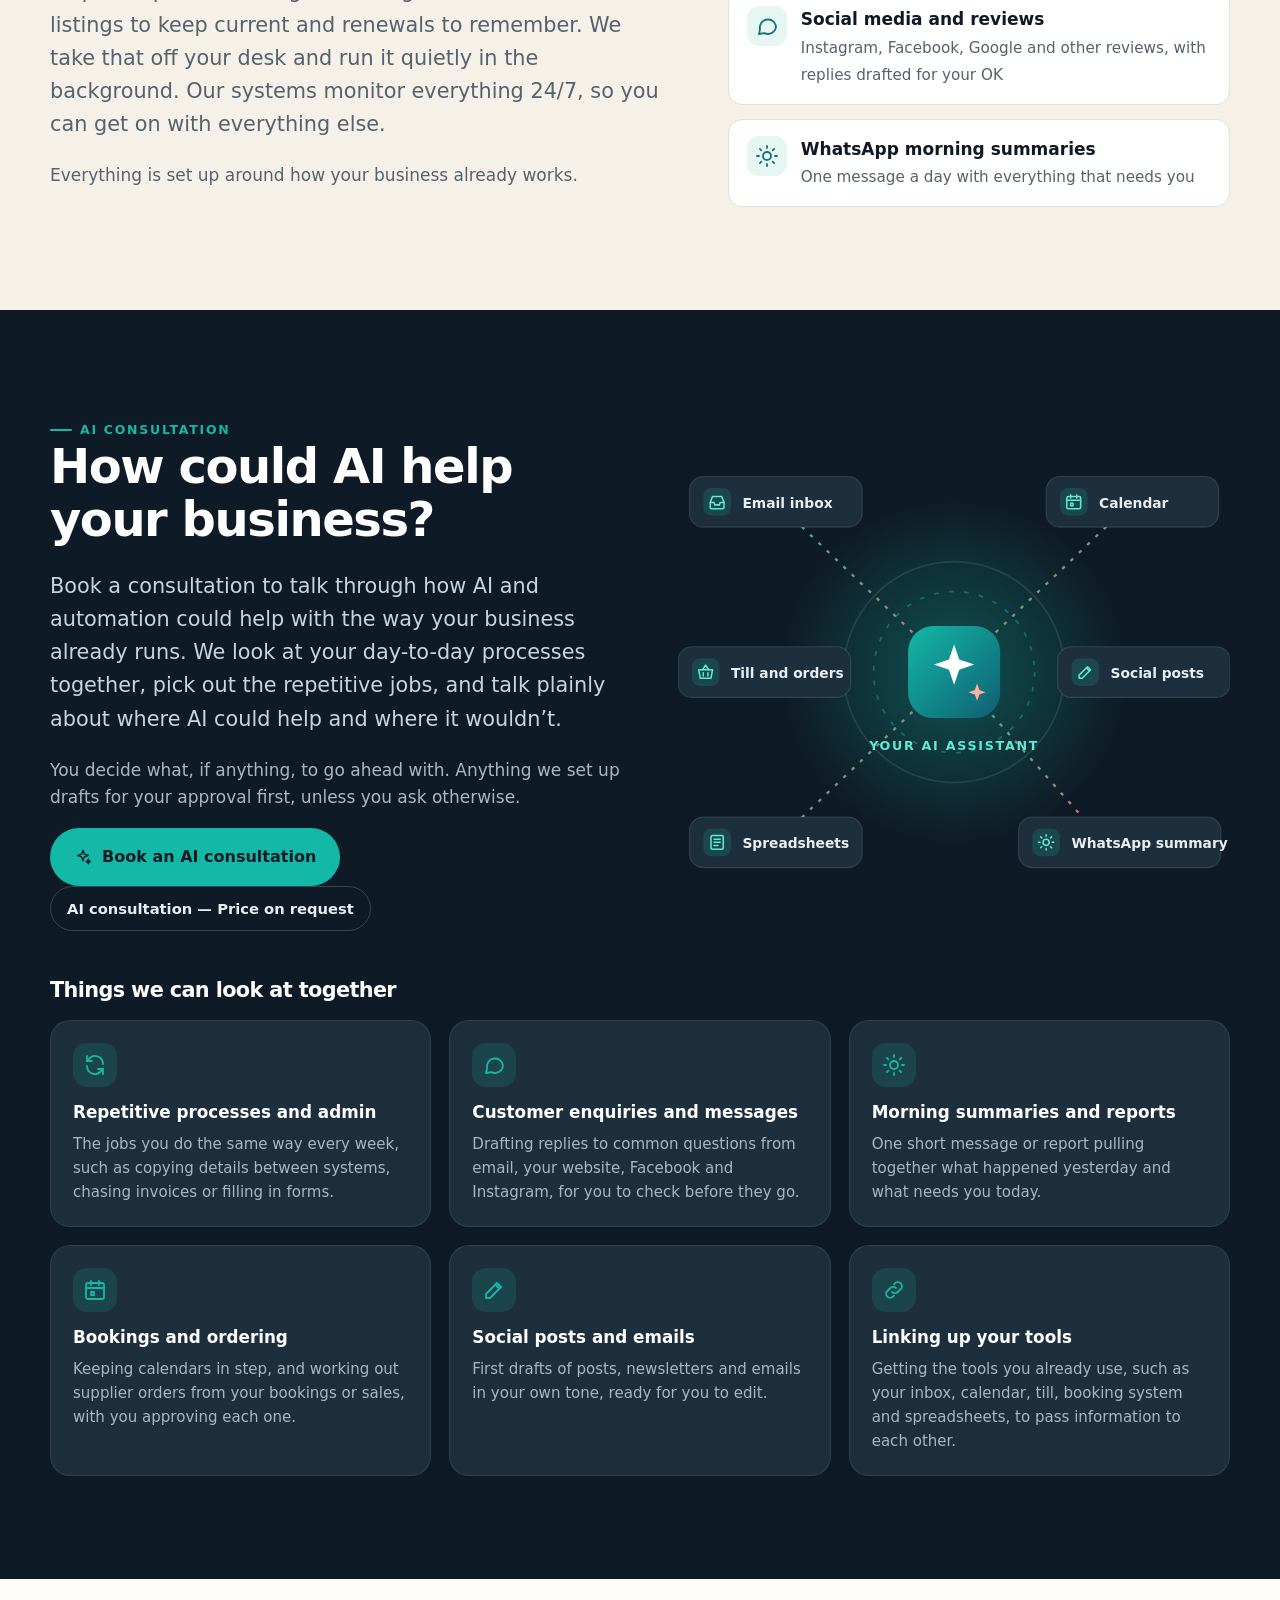
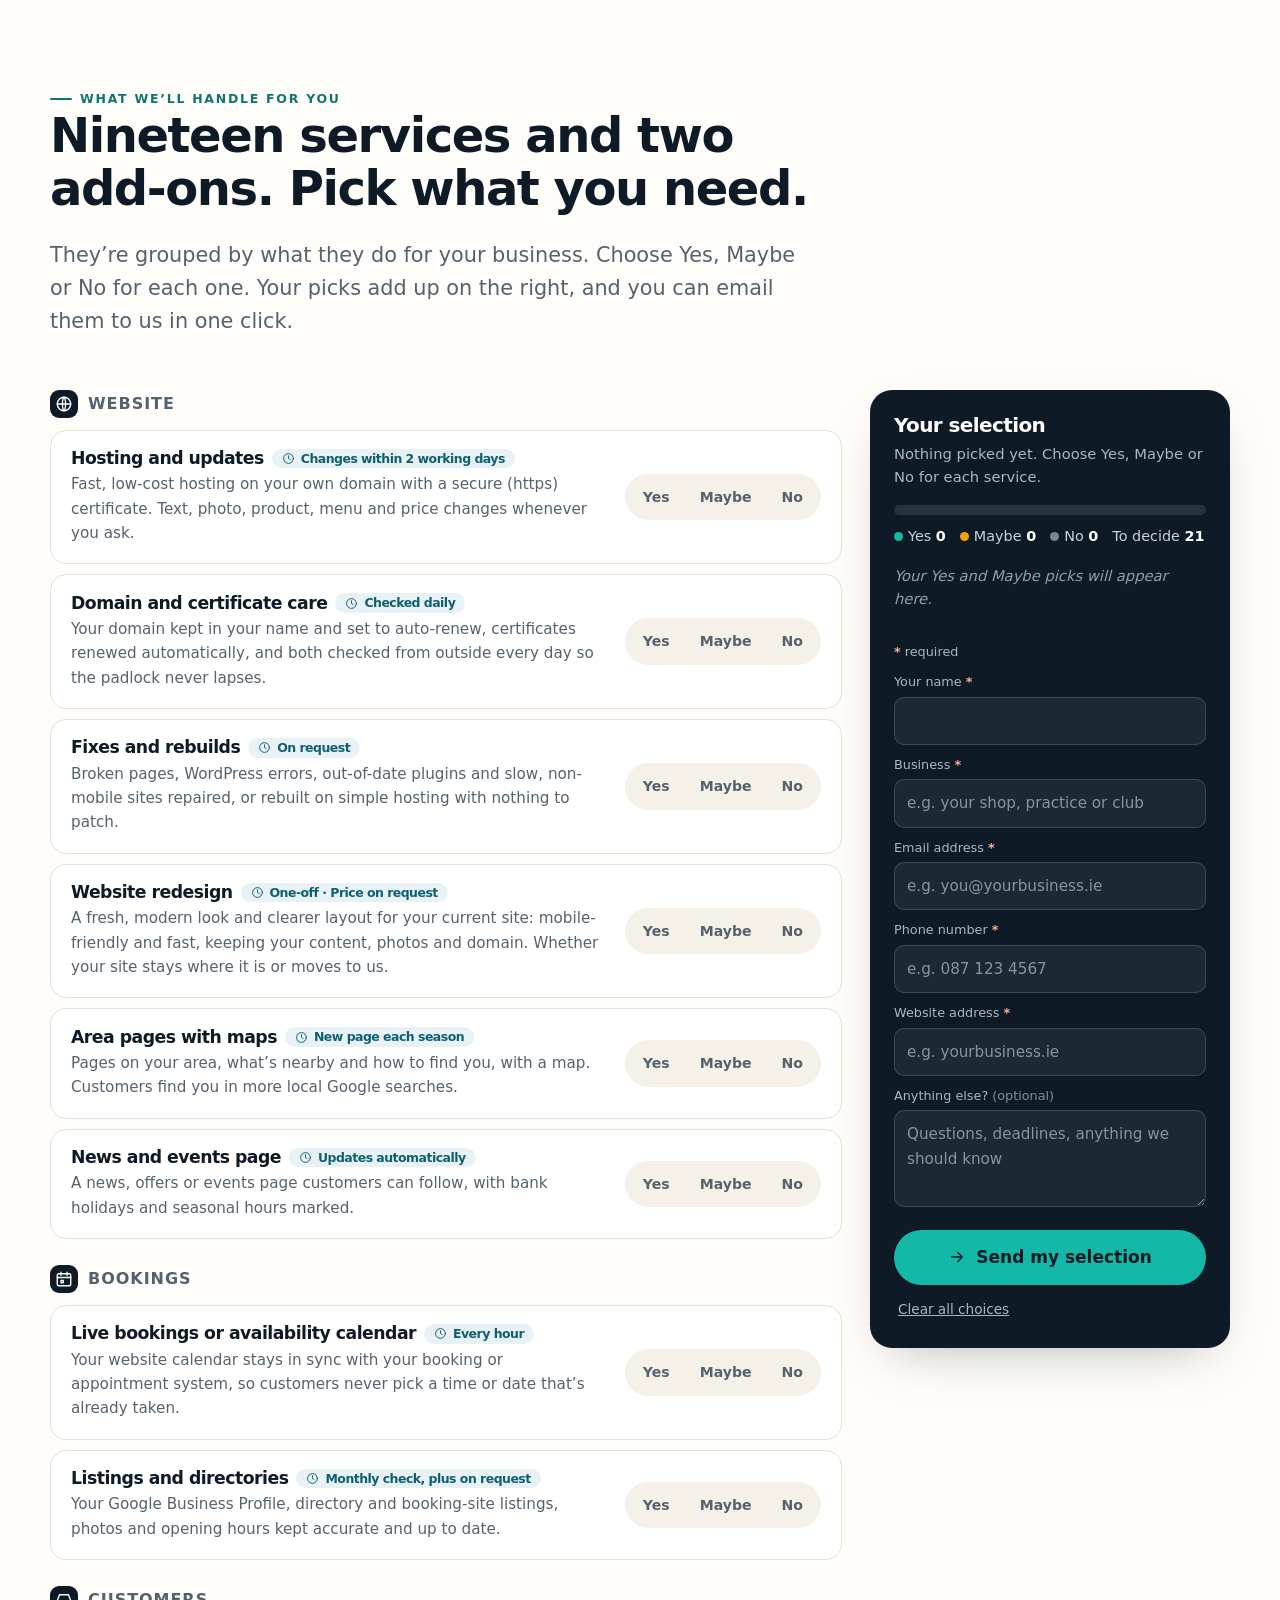
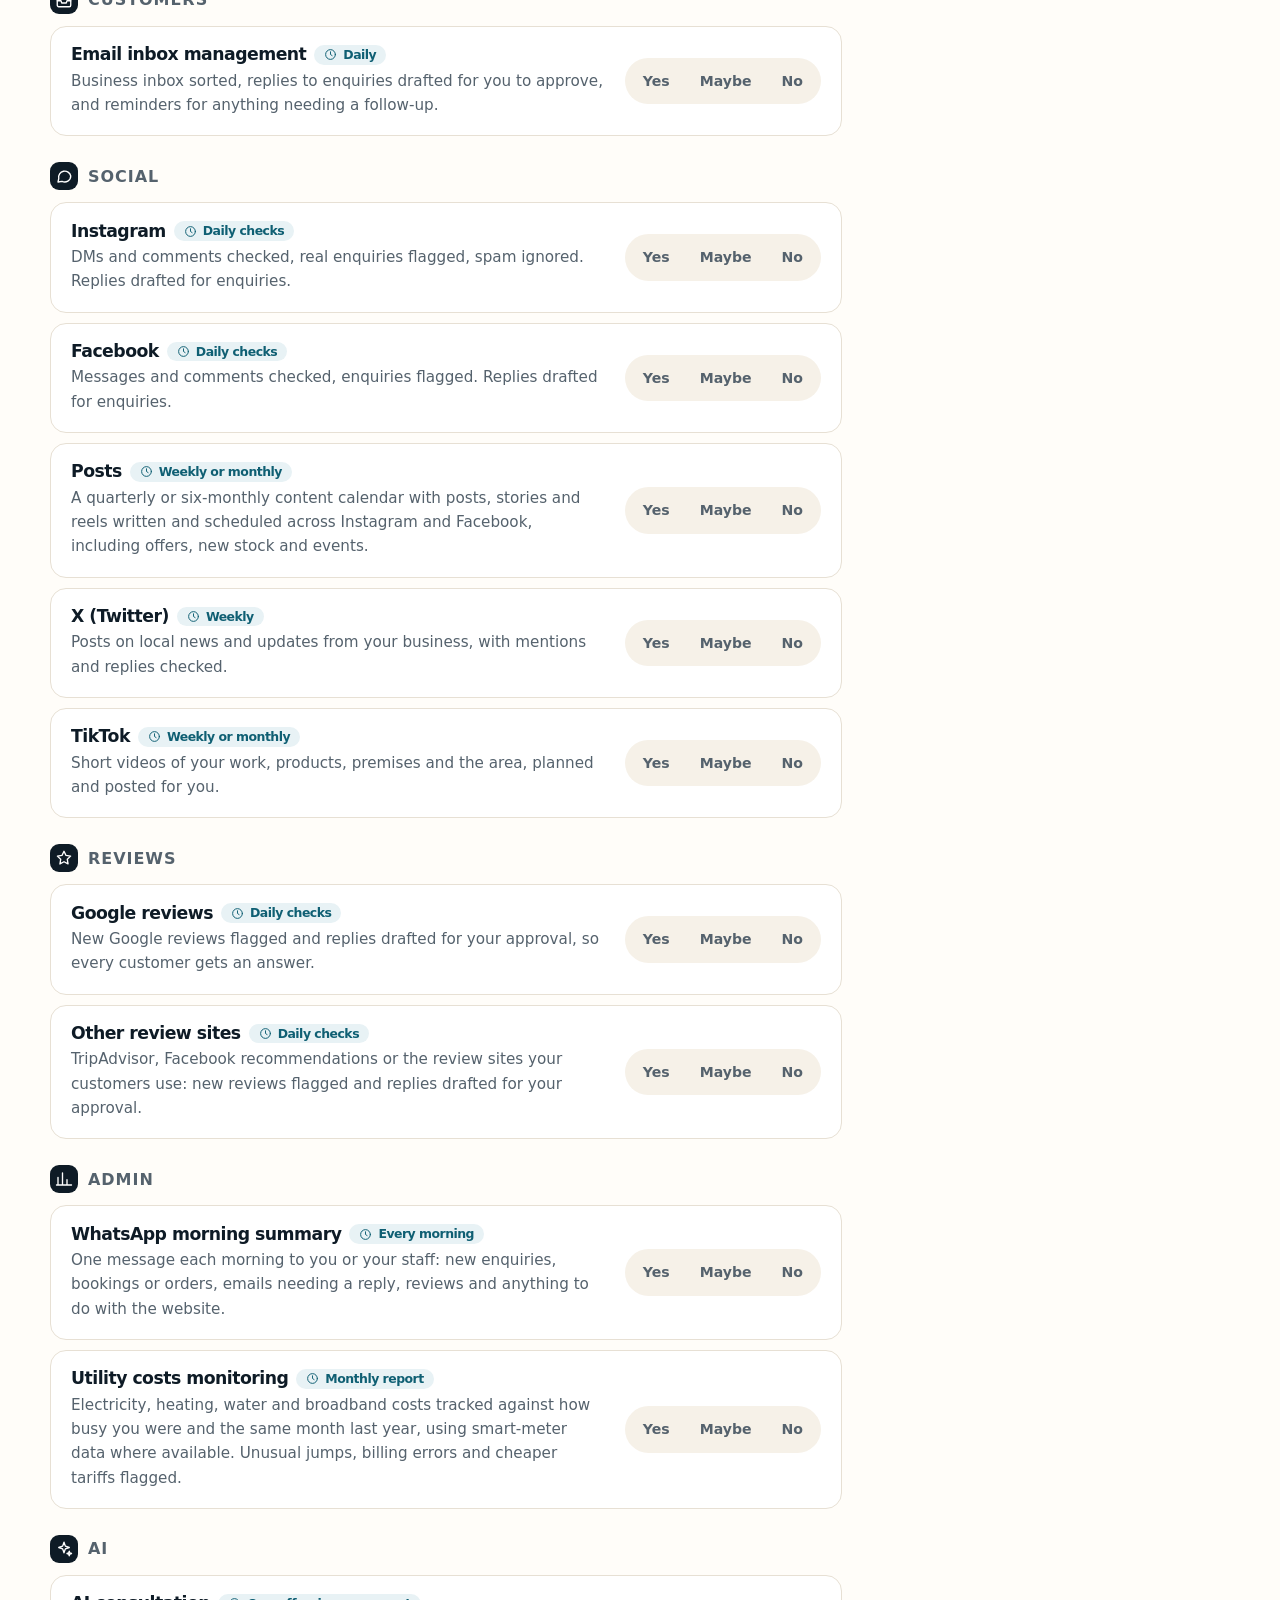
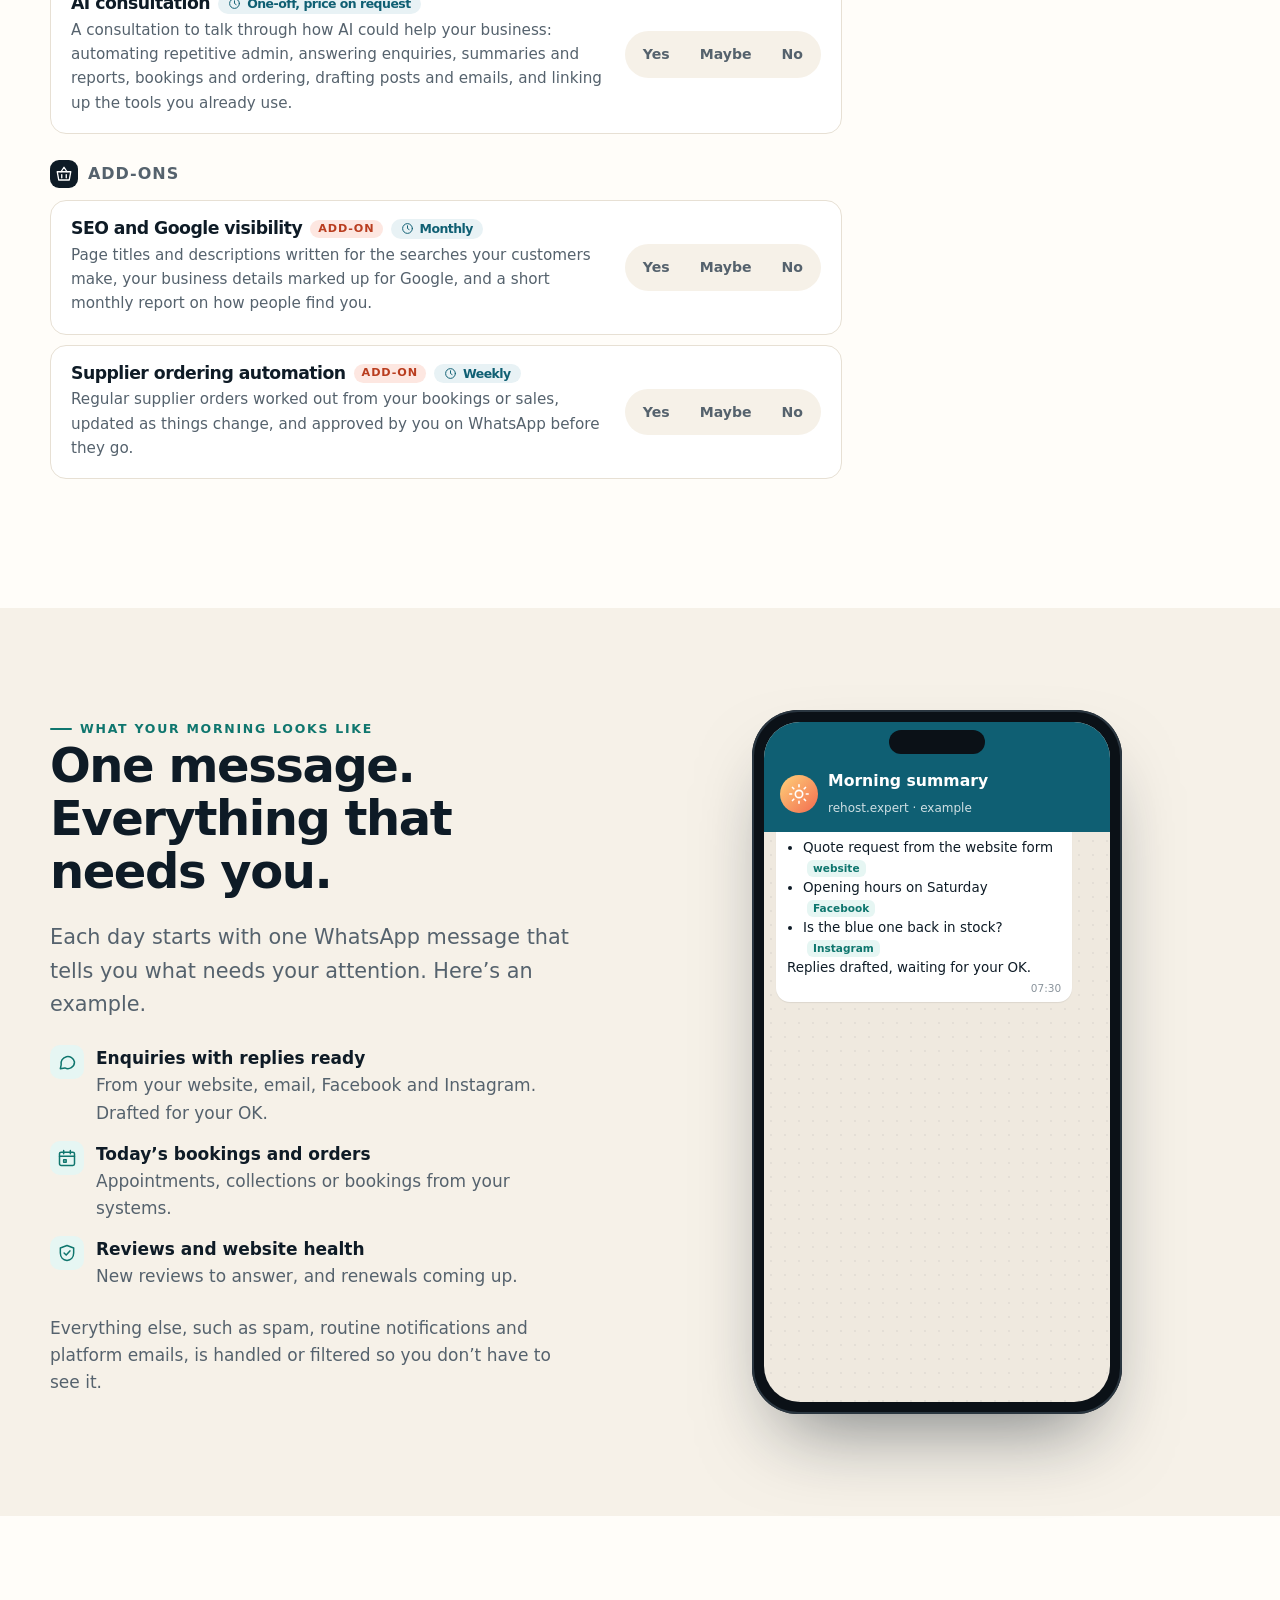
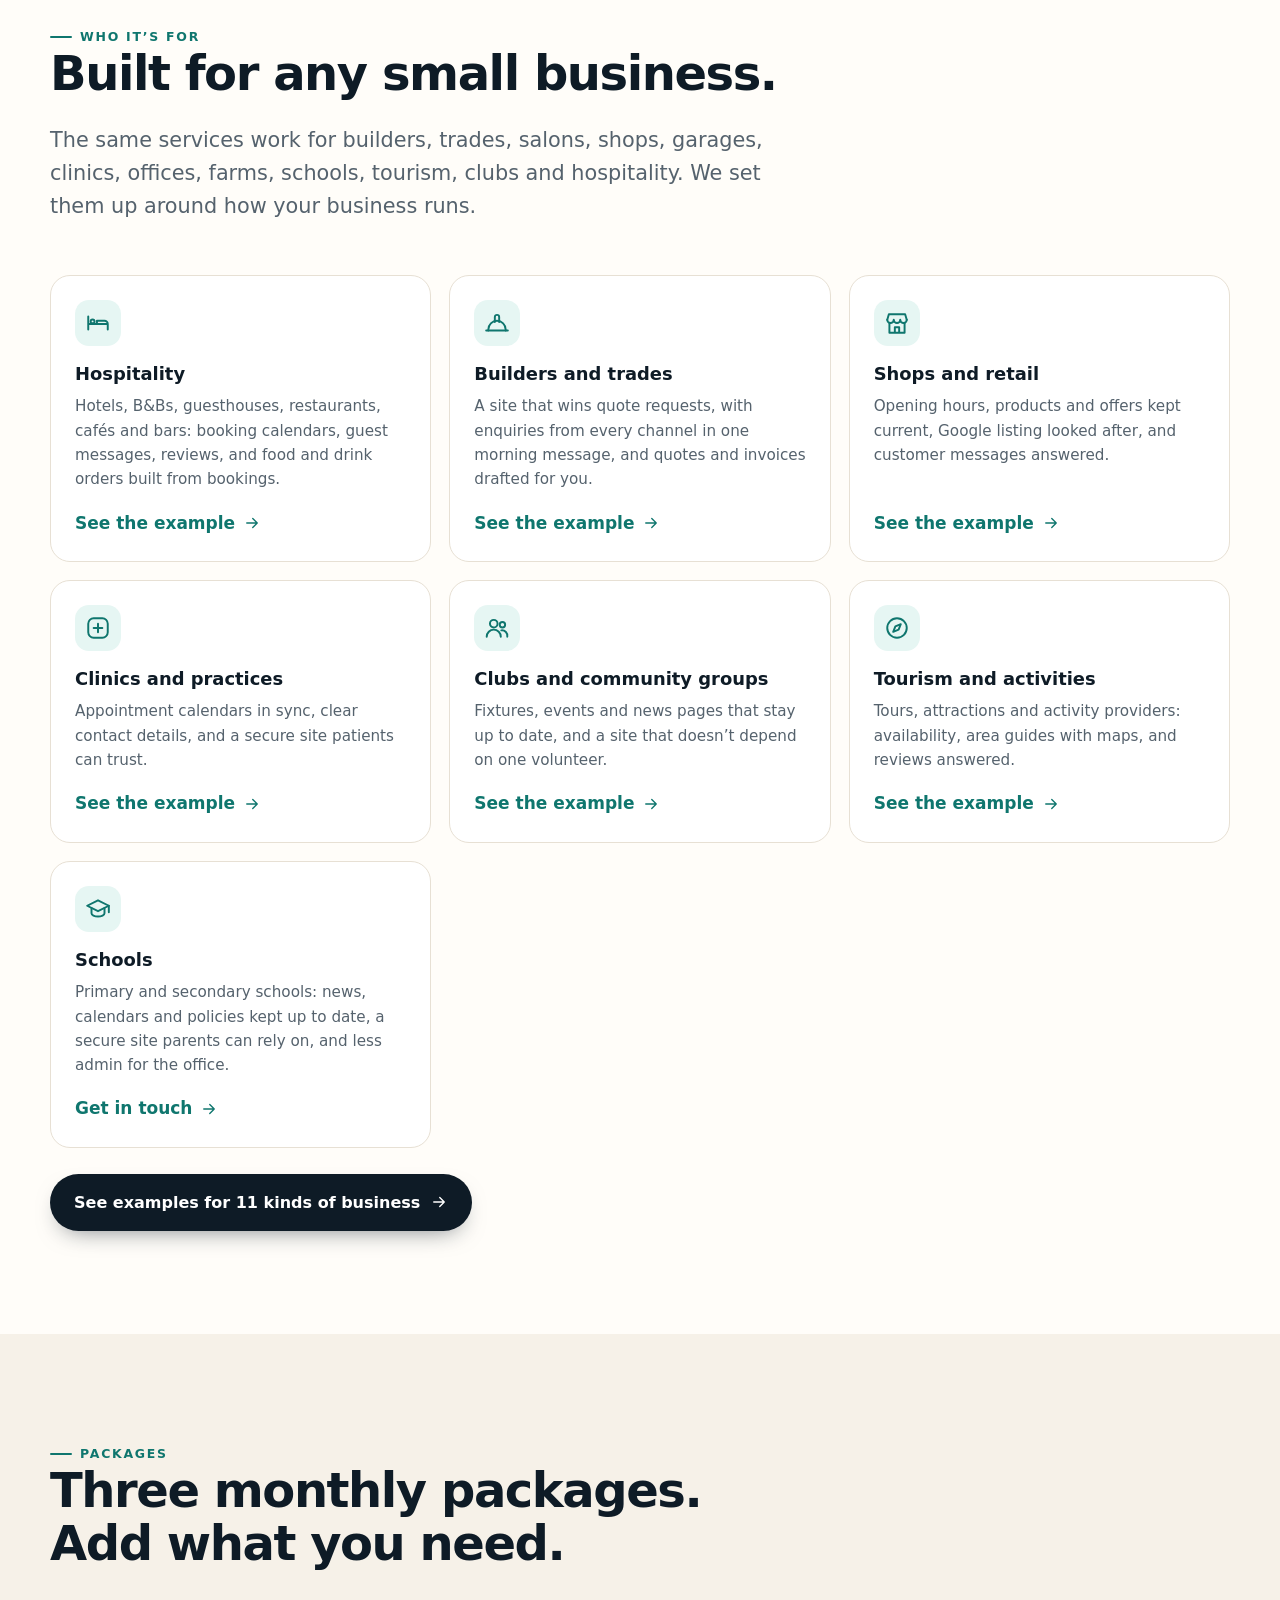
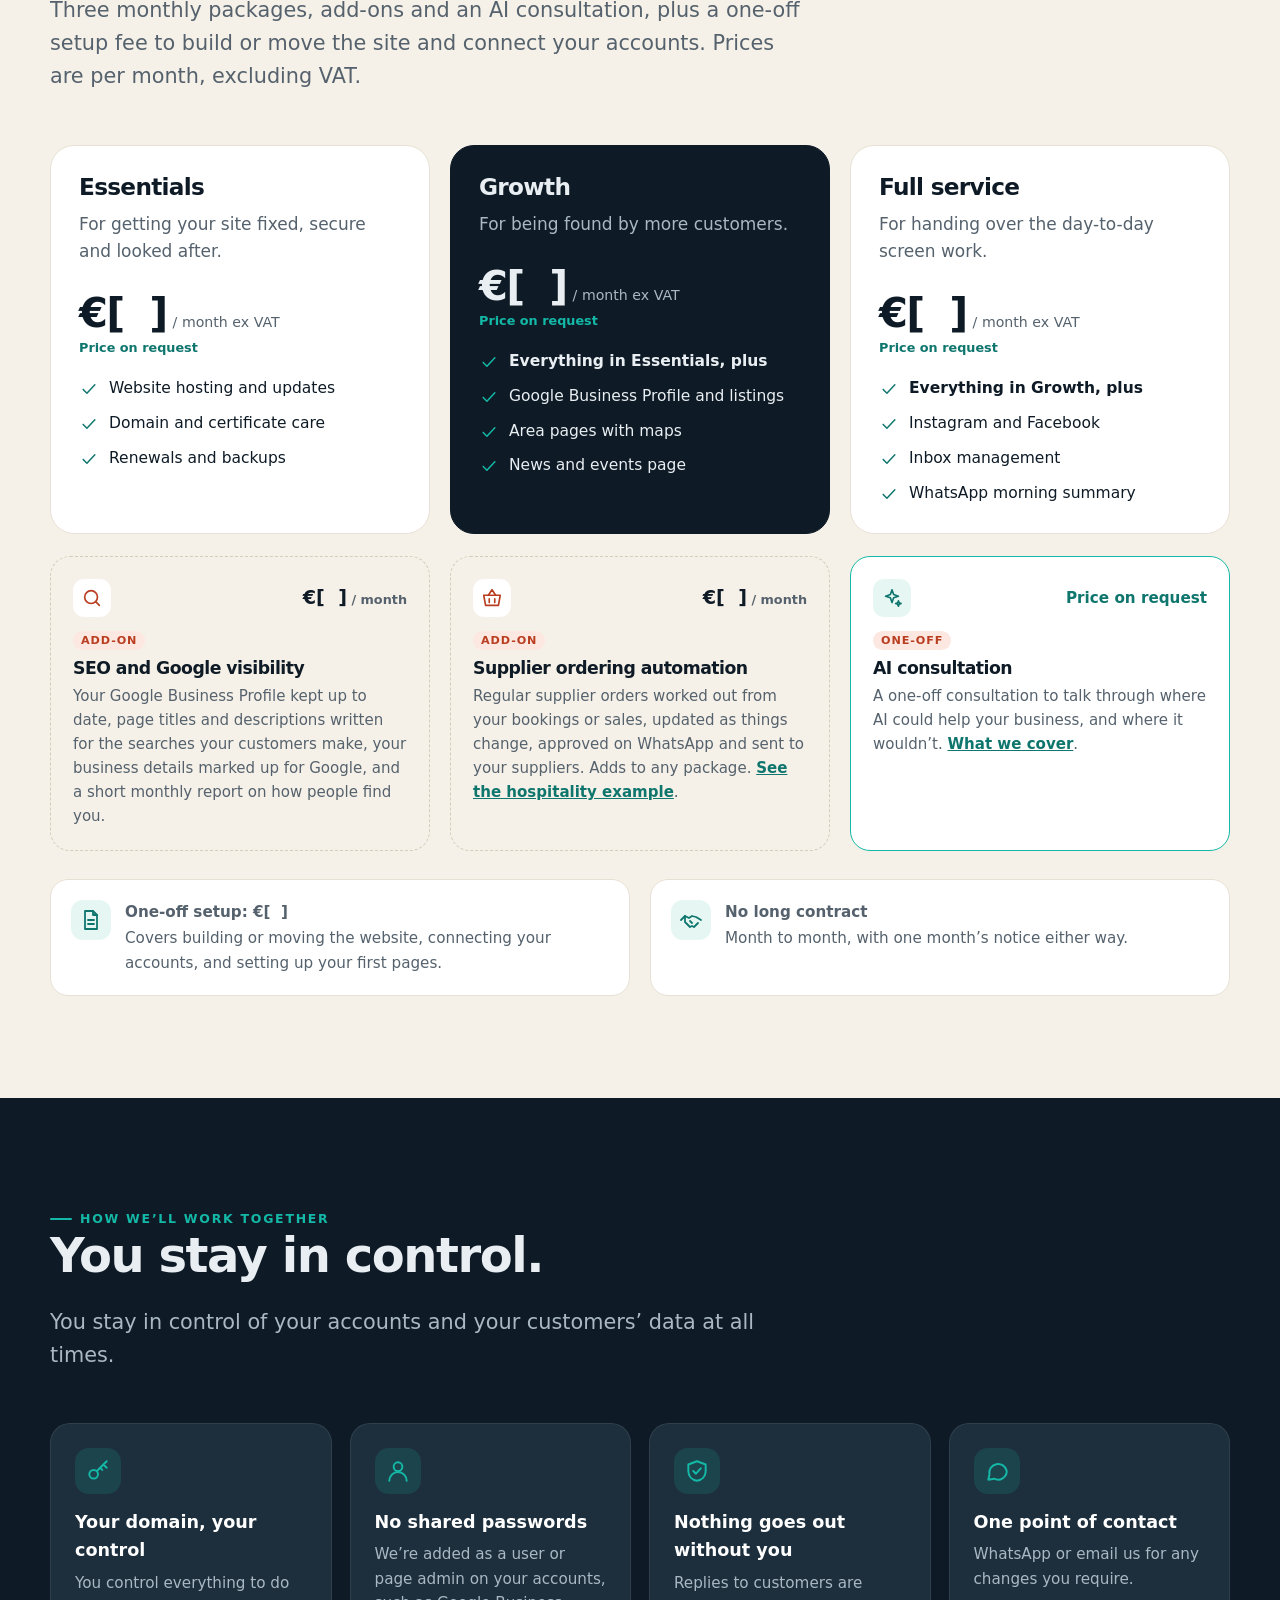
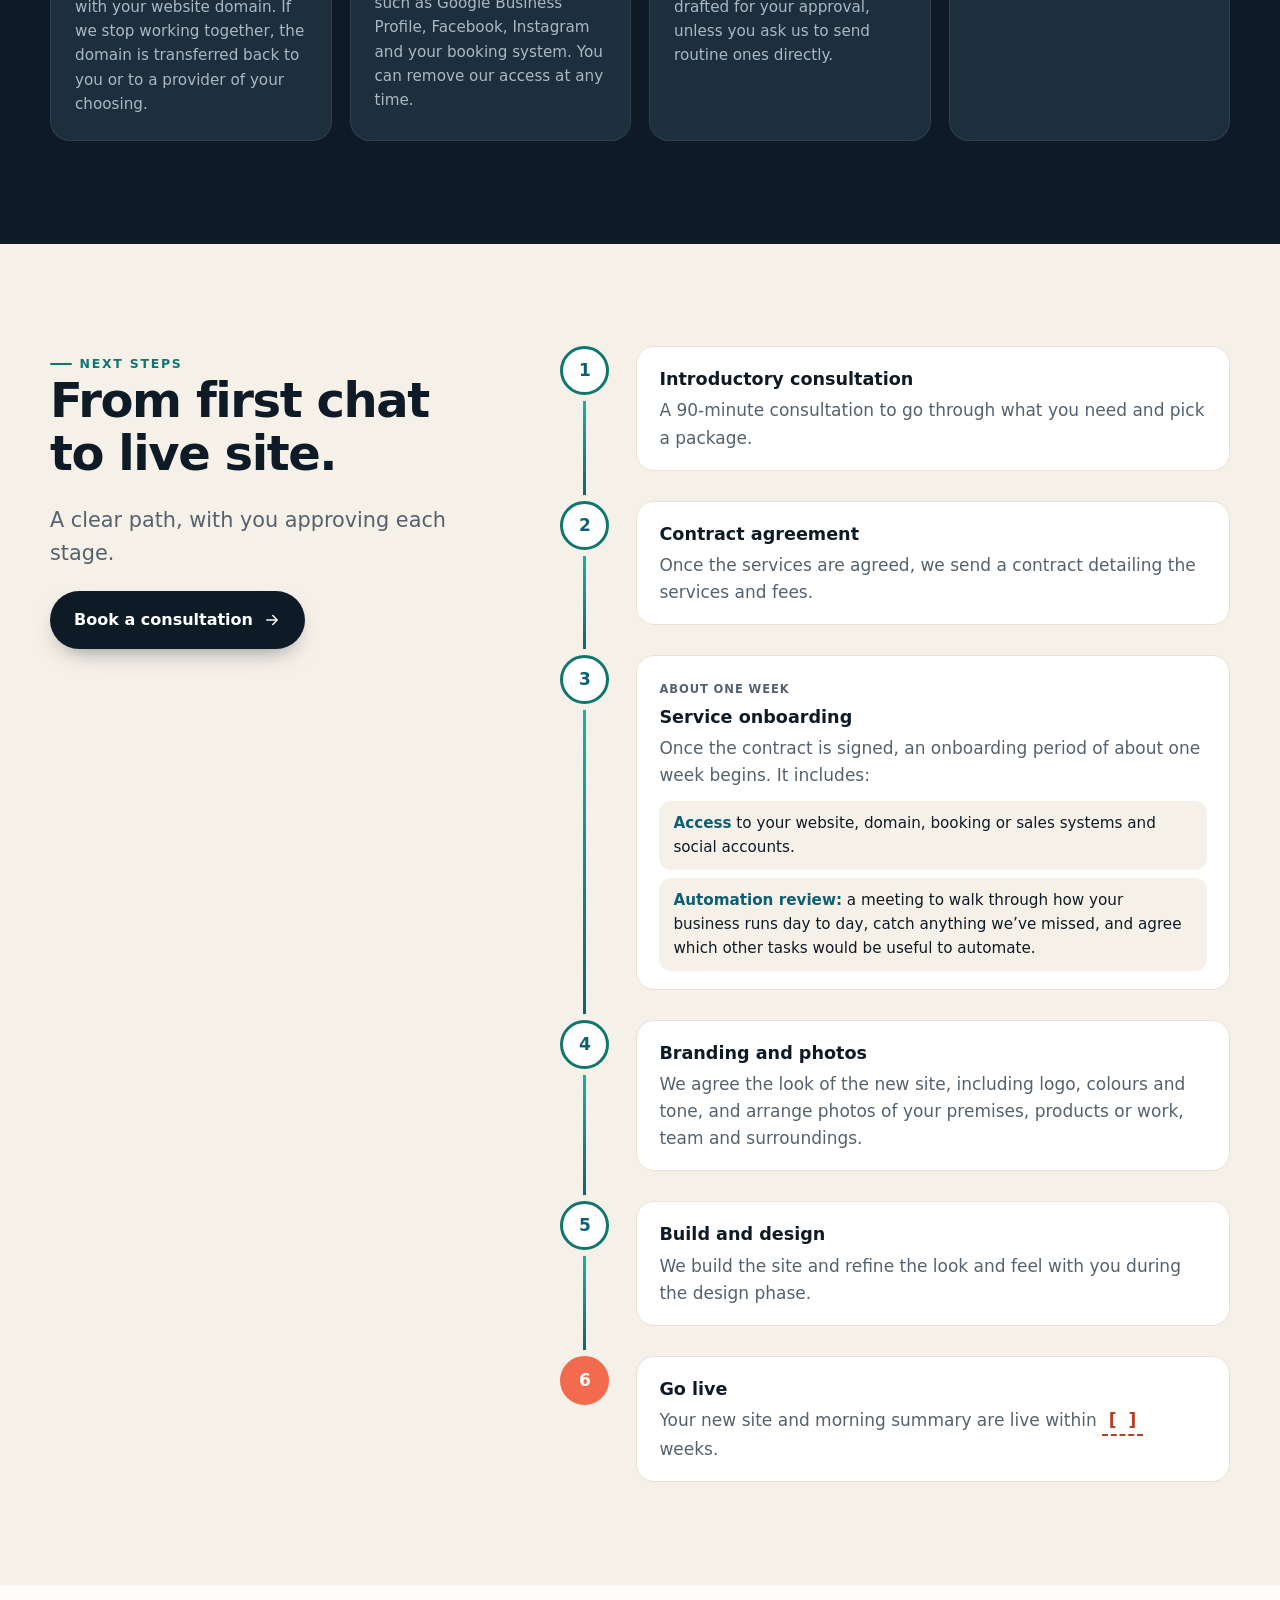
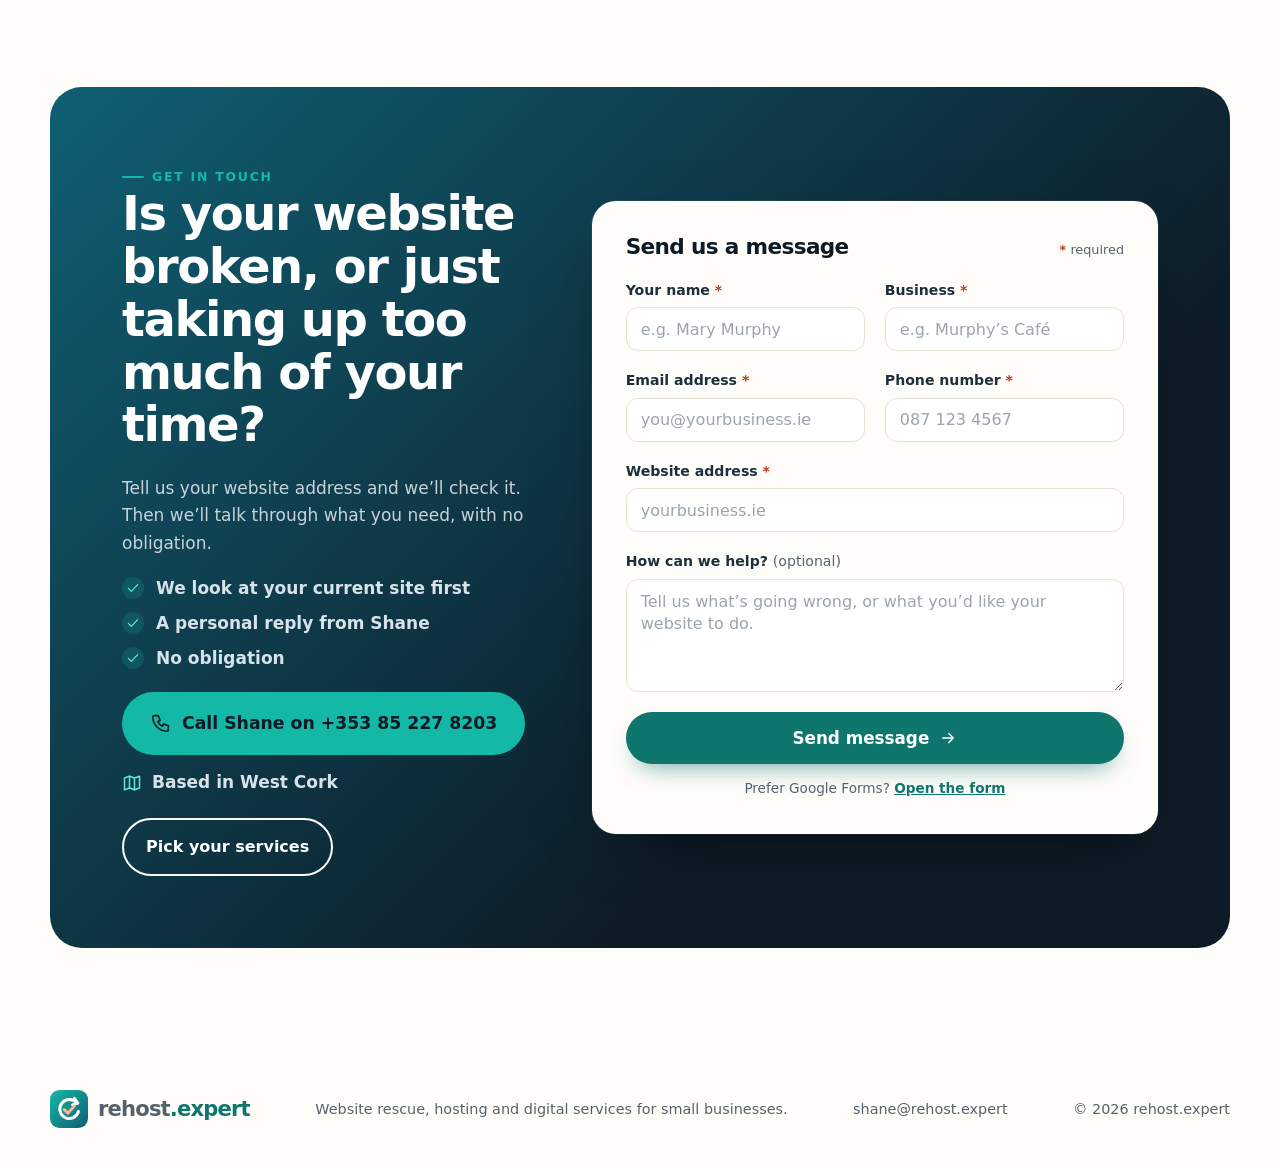
==== commit 2f4cb6a1: "Add Schools to sectors" ====
--- a/index.html
+++ b/index.html
@@ -339,13 +339,14 @@
 </div></section>
 
 <section class="section" id="sectors" aria-labelledby="se-h"><div class="wrap">
-<div class="head rv"><span class="eyebrow">Who it’s for</span><h2 id="se-h">Built for any small business.</h2><p class="lead">The same services work for builders, trades, salons, shops, garages, clinics, offices, farms, tourism, clubs and hospitality. We set them up around how your business runs.</p></div>
+<div class="head rv"><span class="eyebrow">Who it’s for</span><h2 id="se-h">Built for any small business.</h2><p class="lead">The same services work for builders, trades, salons, shops, garages, clinics, offices, farms, schools, tourism, clubs and hospitality. We set them up around how your business runs.</p></div>
 <div class="sectors"><a class="sector lnk rv" href="business.html#hospitality"><svg viewBox="0 0 24 24" width="18" height="18" fill="none" stroke="currentColor" stroke-width="1.8" stroke-linecap="round" stroke-linejoin="round" aria-hidden="true" class="ic"><path d="M3 18V6M3 13h18v5M21 13a3 3 0 0 0-3-3h-7v3"/><circle cx="7" cy="10.5" r="1.8"/></svg><b>Hospitality</b><p>Hotels, B&amp;Bs, guesthouses, restaurants, cafés and bars: booking calendars, guest messages, reviews, and food and drink orders built from bookings.</p><span class="go">See the example <svg viewBox="0 0 24 24" width="18" height="18" fill="none" stroke="currentColor" stroke-width="1.8" stroke-linecap="round" stroke-linejoin="round" aria-hidden="true"><path d="M5 12h14M13 6l6 6-6 6"/></svg></span></a>
 <a class="sector lnk rv" href="business.html#builders"><svg viewBox="0 0 24 24" width="18" height="18" fill="none" stroke="currentColor" stroke-width="1.8" stroke-linecap="round" stroke-linejoin="round" aria-hidden="true" class="ic"><path d="M2 19h20"/><path d="M4 19v-1a8 8 0 0 1 16 0v1"/><path d="M10 11V6.5a2 2 0 0 1 4 0V11"/></svg><b>Builders and trades</b><p>A site that wins quote requests, with enquiries from every channel in one morning message, and quotes and invoices drafted for you.</p><span class="go">See the example <svg viewBox="0 0 24 24" width="18" height="18" fill="none" stroke="currentColor" stroke-width="1.8" stroke-linecap="round" stroke-linejoin="round" aria-hidden="true"><path d="M5 12h14M13 6l6 6-6 6"/></svg></span></a>
 <a class="sector lnk rv" href="business.html#retail"><svg viewBox="0 0 24 24" width="18" height="18" fill="none" stroke="currentColor" stroke-width="1.8" stroke-linecap="round" stroke-linejoin="round" aria-hidden="true" class="ic"><path d="M3 9l1.5-5h15L21 9"/><path d="M3 9a3 3 0 0 0 6 0 3 3 0 0 0 6 0 3 3 0 0 0 6 0"/><path d="M5 12v9h14v-9M10 21v-5h4v5"/></svg><b>Shops and retail</b><p>Opening hours, products and offers kept current, Google listing looked after, and customer messages answered.</p><span class="go">See the example <svg viewBox="0 0 24 24" width="18" height="18" fill="none" stroke="currentColor" stroke-width="1.8" stroke-linecap="round" stroke-linejoin="round" aria-hidden="true"><path d="M5 12h14M13 6l6 6-6 6"/></svg></span></a>
 <a class="sector lnk rv" href="business.html#clinics"><svg viewBox="0 0 24 24" width="18" height="18" fill="none" stroke="currentColor" stroke-width="1.8" stroke-linecap="round" stroke-linejoin="round" aria-hidden="true" class="ic"><rect x="3" y="3" width="18" height="18" rx="5"/><path d="M12 8v8M8 12h8"/></svg><b>Clinics and practices</b><p>Appointment calendars in sync, clear contact details, and a secure site patients can trust.</p><span class="go">See the example <svg viewBox="0 0 24 24" width="18" height="18" fill="none" stroke="currentColor" stroke-width="1.8" stroke-linecap="round" stroke-linejoin="round" aria-hidden="true"><path d="M5 12h14M13 6l6 6-6 6"/></svg></span></a>
 <a class="sector lnk rv" href="business.html#clubs"><svg viewBox="0 0 24 24" width="18" height="18" fill="none" stroke="currentColor" stroke-width="1.8" stroke-linecap="round" stroke-linejoin="round" aria-hidden="true" class="ic"><circle cx="9" cy="8" r="3.5"/><path d="M2.5 20a6.5 6.5 0 0 1 13 0"/><circle cx="17" cy="9" r="2.5"/><path d="M16 14.2a5 5 0 0 1 5.5 5.8"/></svg><b>Clubs and community groups</b><p>Fixtures, events and news pages that stay up to date, and a site that doesn’t depend on one volunteer.</p><span class="go">See the example <svg viewBox="0 0 24 24" width="18" height="18" fill="none" stroke="currentColor" stroke-width="1.8" stroke-linecap="round" stroke-linejoin="round" aria-hidden="true"><path d="M5 12h14M13 6l6 6-6 6"/></svg></span></a>
-<a class="sector lnk rv" href="business.html#tours"><svg viewBox="0 0 24 24" width="18" height="18" fill="none" stroke="currentColor" stroke-width="1.8" stroke-linecap="round" stroke-linejoin="round" aria-hidden="true" class="ic"><circle cx="12" cy="12" r="9"/><path d="m15.5 8.5-2 5-5 2 2-5z"/></svg><b>Tourism and activities</b><p>Tours, attractions and activity providers: availability, area guides with maps, and reviews answered.</p><span class="go">See the example <svg viewBox="0 0 24 24" width="18" height="18" fill="none" stroke="currentColor" stroke-width="1.8" stroke-linecap="round" stroke-linejoin="round" aria-hidden="true"><path d="M5 12h14M13 6l6 6-6 6"/></svg></span></a></div>
+<a class="sector lnk rv" href="business.html#tours"><svg viewBox="0 0 24 24" width="18" height="18" fill="none" stroke="currentColor" stroke-width="1.8" stroke-linecap="round" stroke-linejoin="round" aria-hidden="true" class="ic"><circle cx="12" cy="12" r="9"/><path d="m15.5 8.5-2 5-5 2 2-5z"/></svg><b>Tourism and activities</b><p>Tours, attractions and activity providers: availability, area guides with maps, and reviews answered.</p><span class="go">See the example <svg viewBox="0 0 24 24" width="18" height="18" fill="none" stroke="currentColor" stroke-width="1.8" stroke-linecap="round" stroke-linejoin="round" aria-hidden="true"><path d="M5 12h14M13 6l6 6-6 6"/></svg></span></a>
+<a class="sector lnk rv" href="#contact"><svg viewBox="0 0 24 24" width="18" height="18" fill="none" stroke="currentColor" stroke-width="1.8" stroke-linecap="round" stroke-linejoin="round" aria-hidden="true" class="ic"><path d="M2 9l10-5 10 5-10 5z"/><path d="M6 11v5c0 1.5 2.7 3 6 3s6-1.5 6-3v-5"/><path d="M22 9v6"/></svg><b>Schools</b><p>Primary and secondary schools: news, calendars and policies kept up to date, a secure site parents can rely on, and less admin for the office.</p><span class="go">Get in touch <svg viewBox="0 0 24 24" width="18" height="18" fill="none" stroke="currentColor" stroke-width="1.8" stroke-linecap="round" stroke-linejoin="round" aria-hidden="true"><path d="M5 12h14M13 6l6 6-6 6"/></svg></span></a></div>
 <div class="ctas rv" style="margin-top:26px"><a class="btn btn--primary" href="business.html">See examples for 11 kinds of business <svg viewBox="0 0 24 24" width="18" height="18" fill="none" stroke="currentColor" stroke-width="1.8" stroke-linecap="round" stroke-linejoin="round" aria-hidden="true"><path d="M5 12h14M13 6l6 6-6 6"/></svg></a></div>
 </div></section>
 
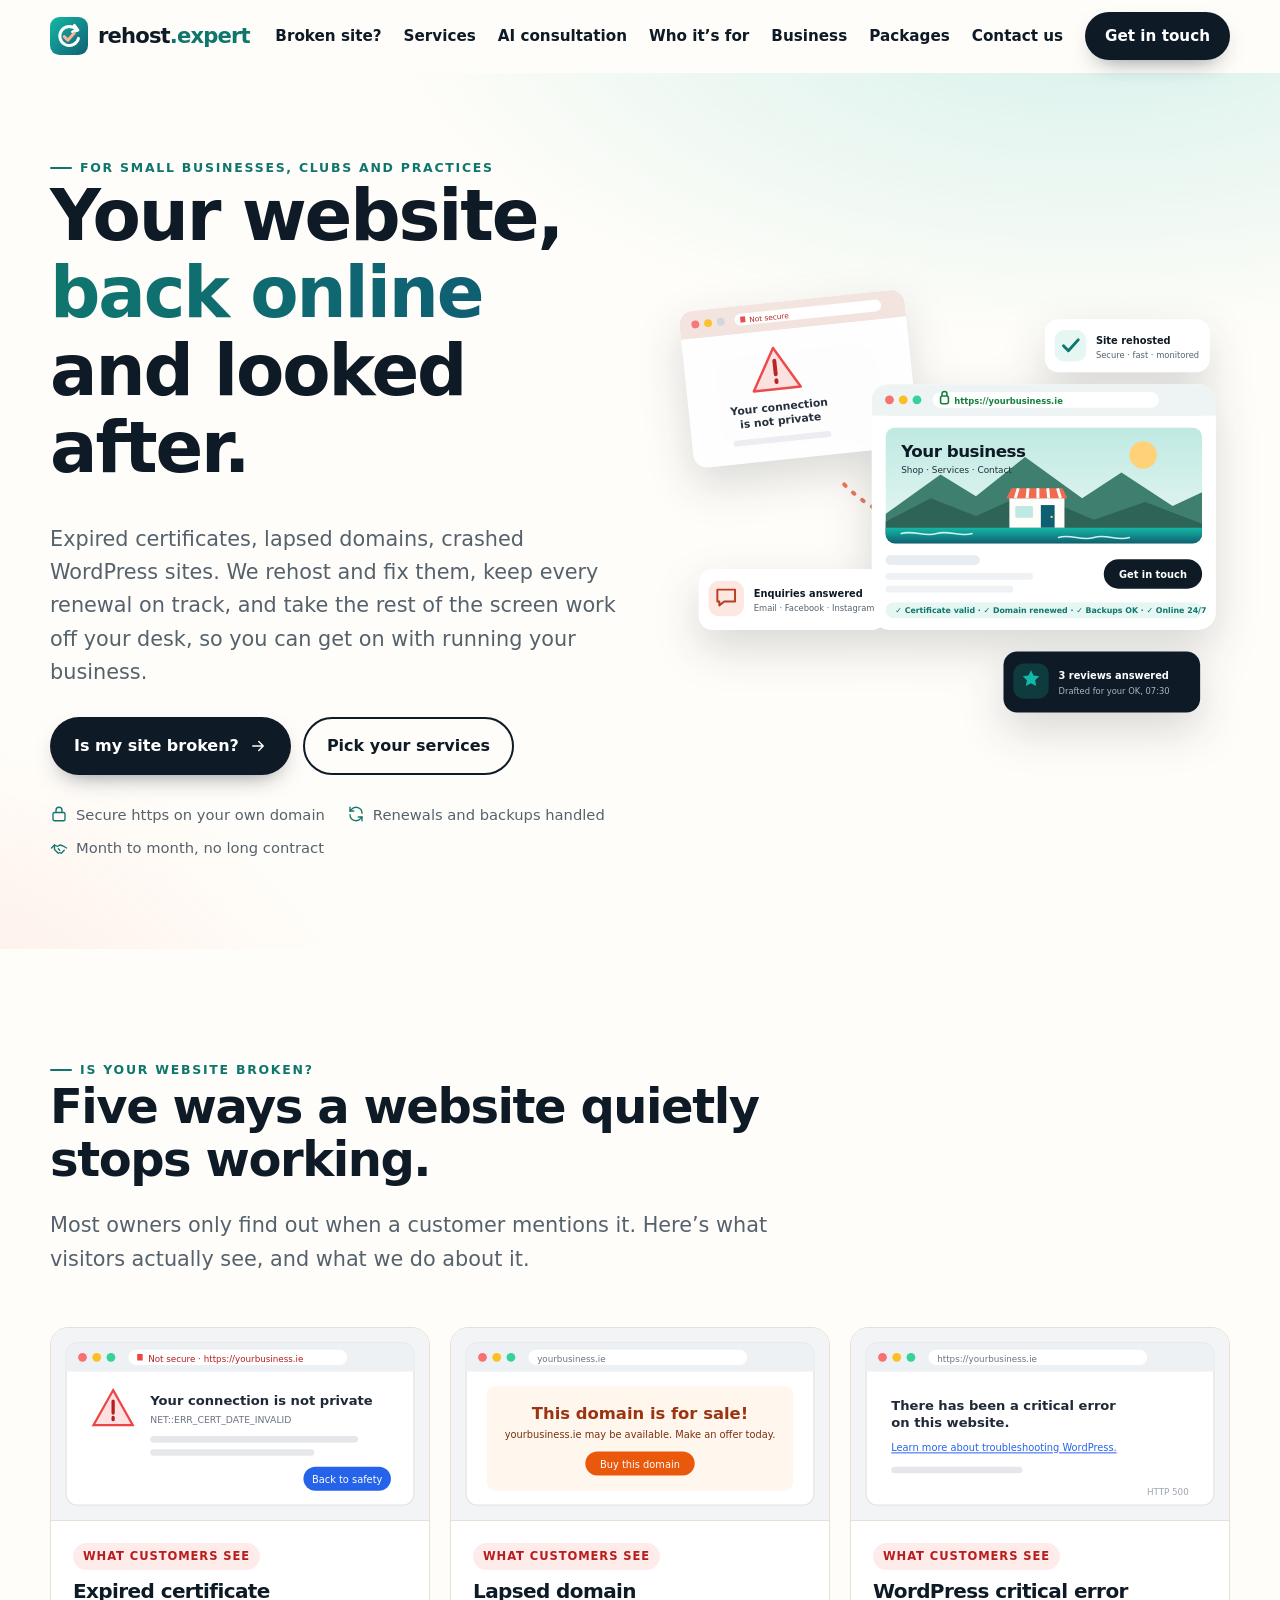
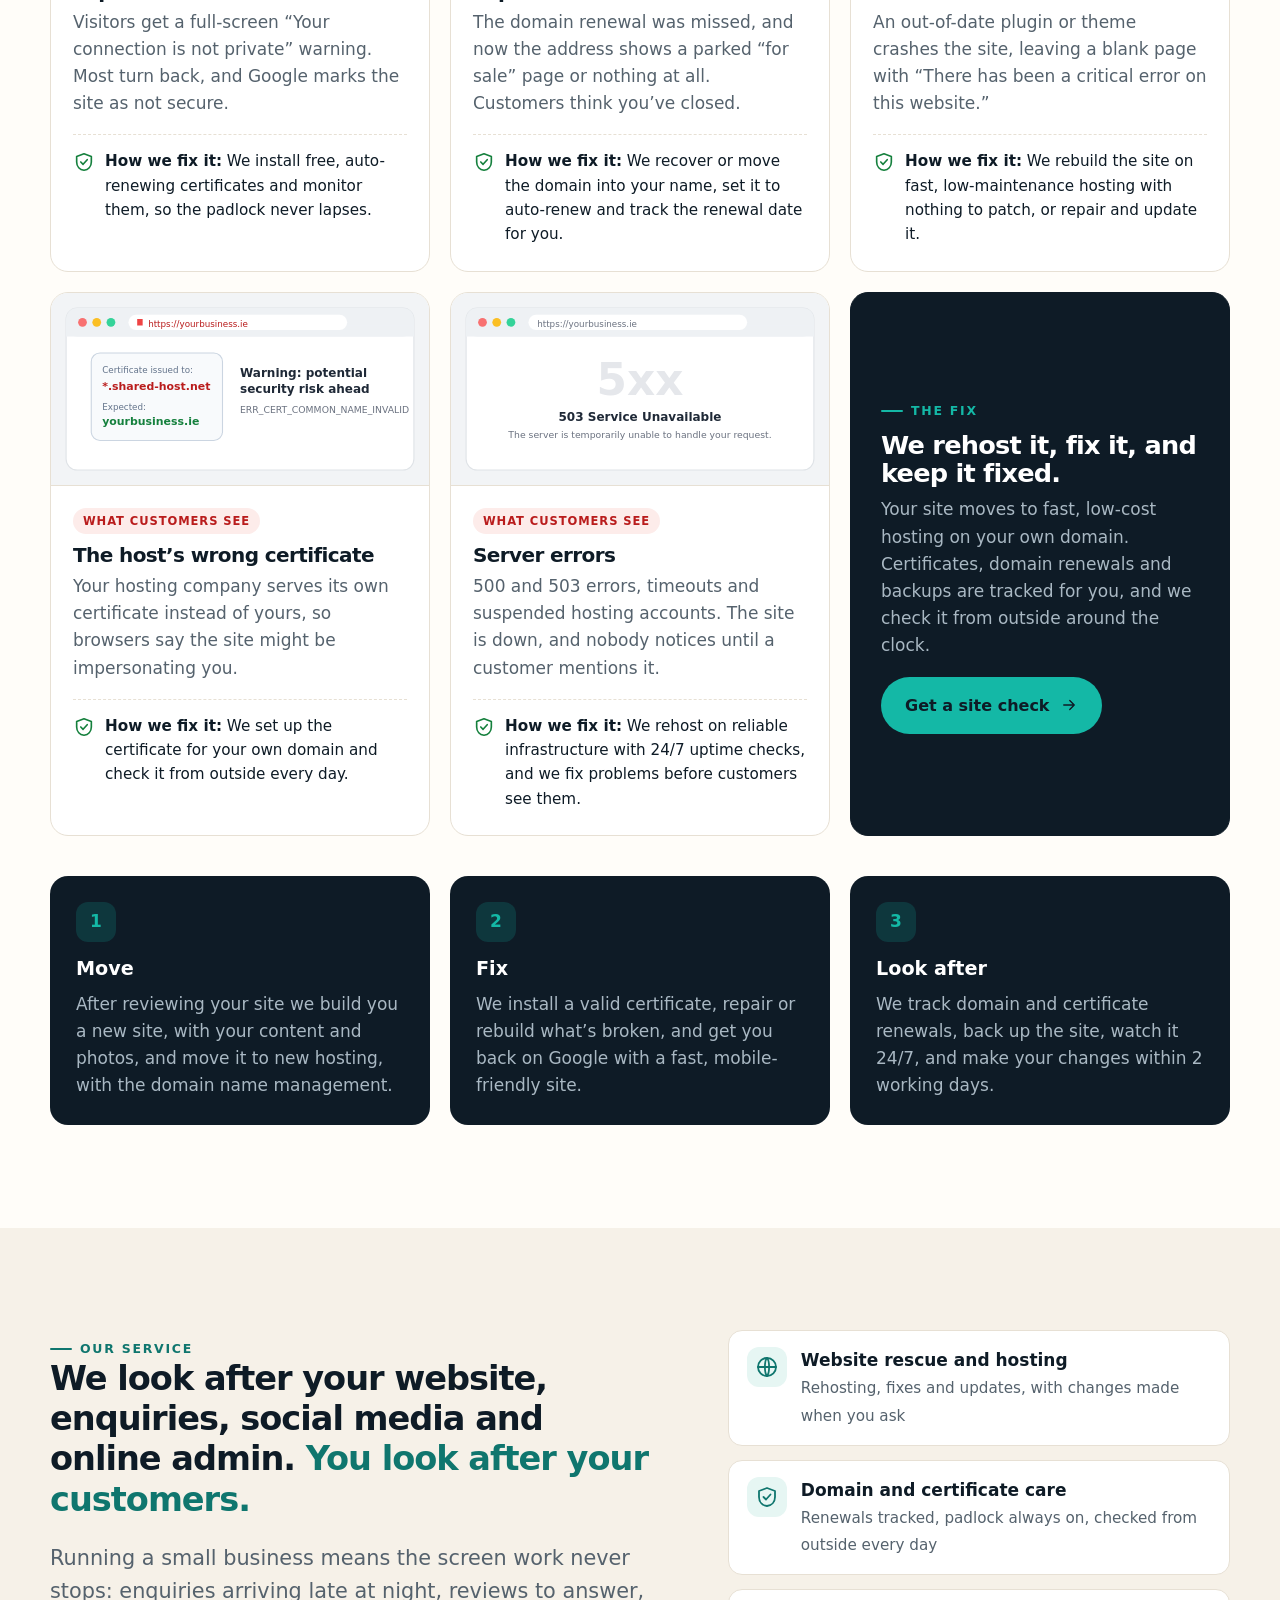
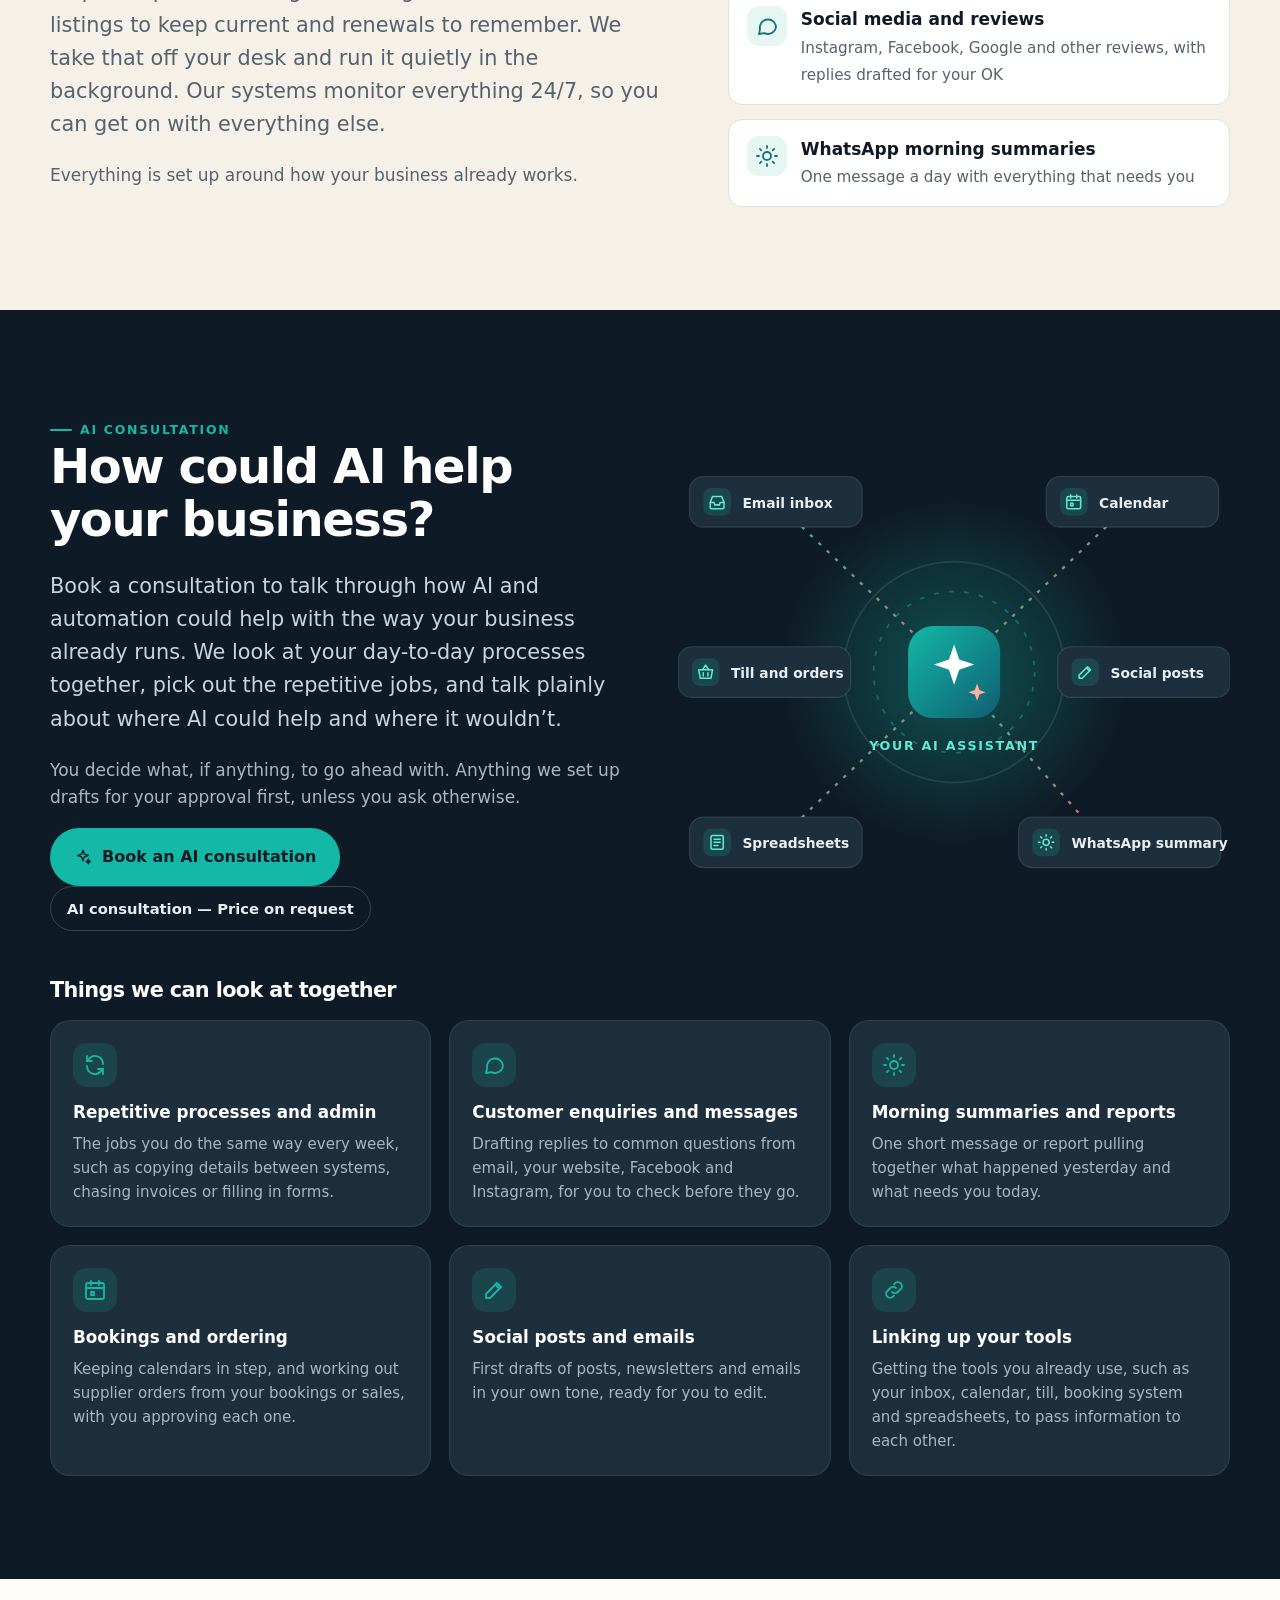
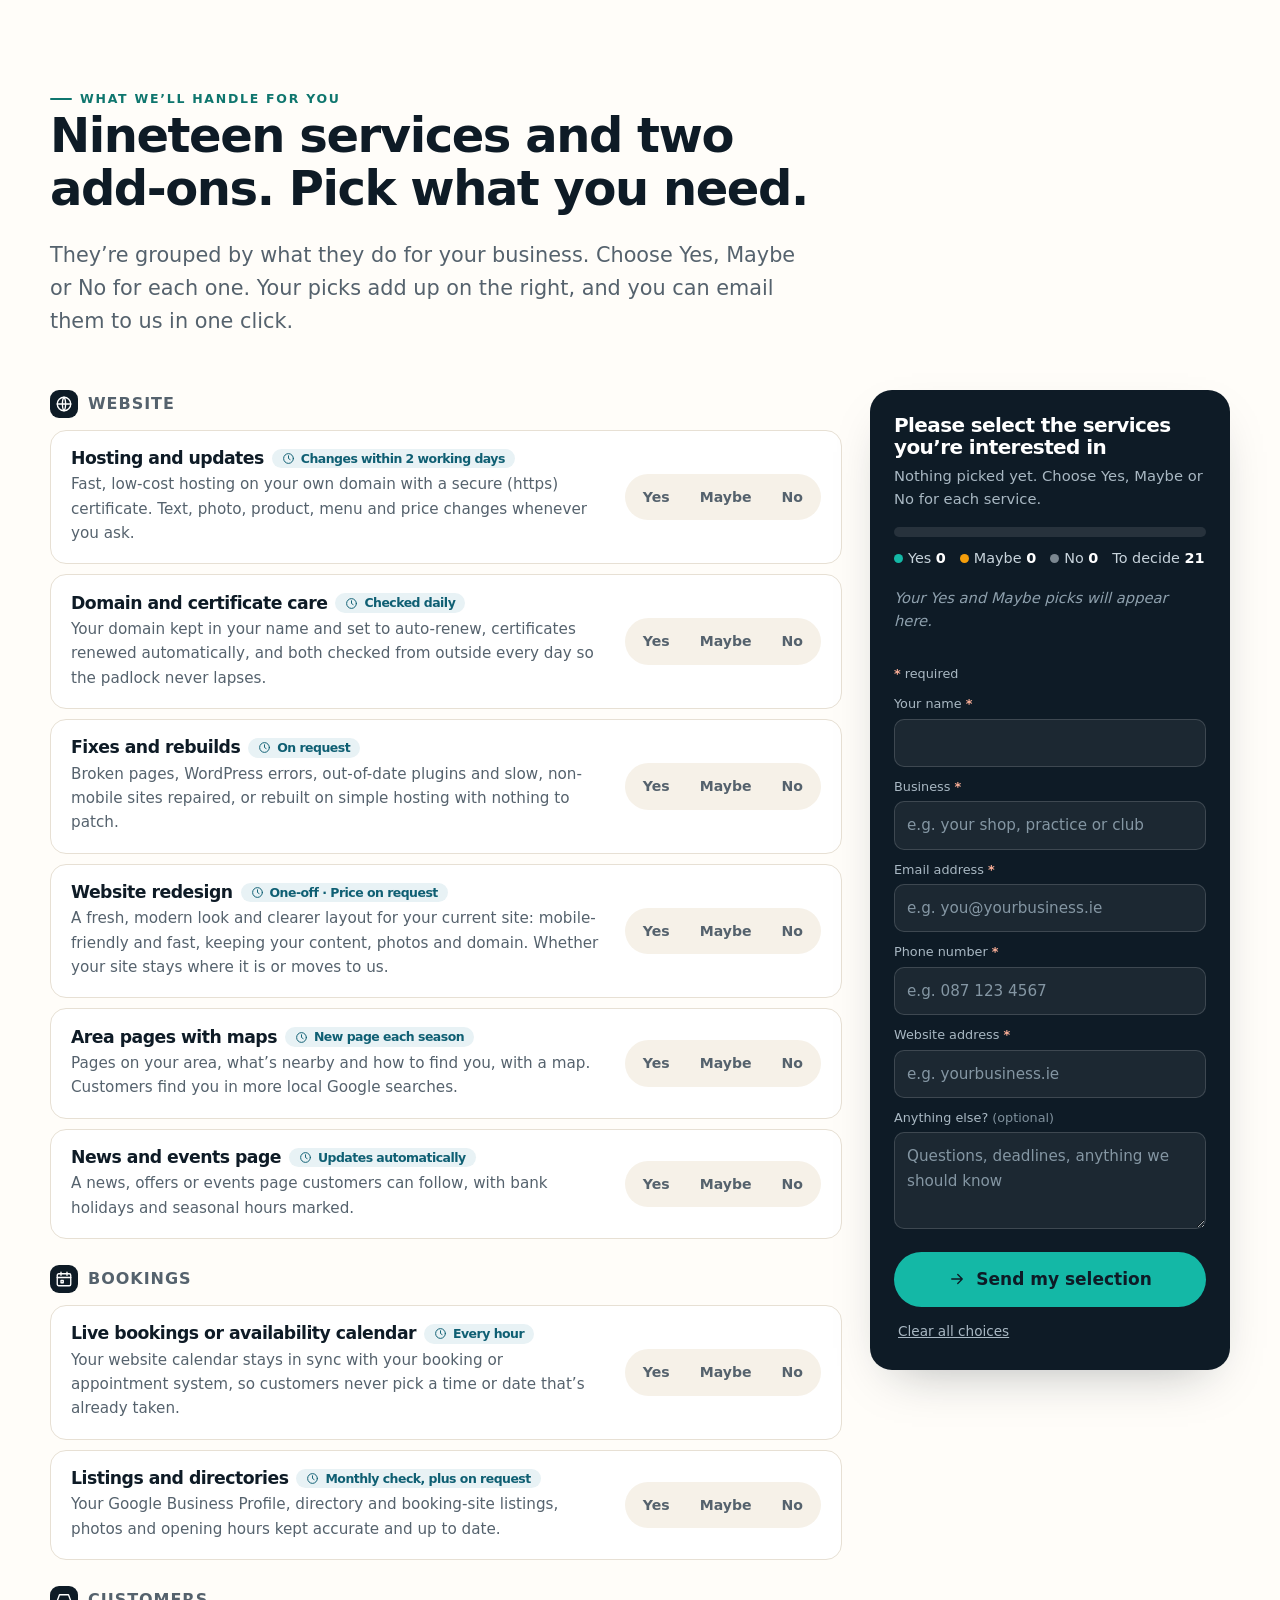
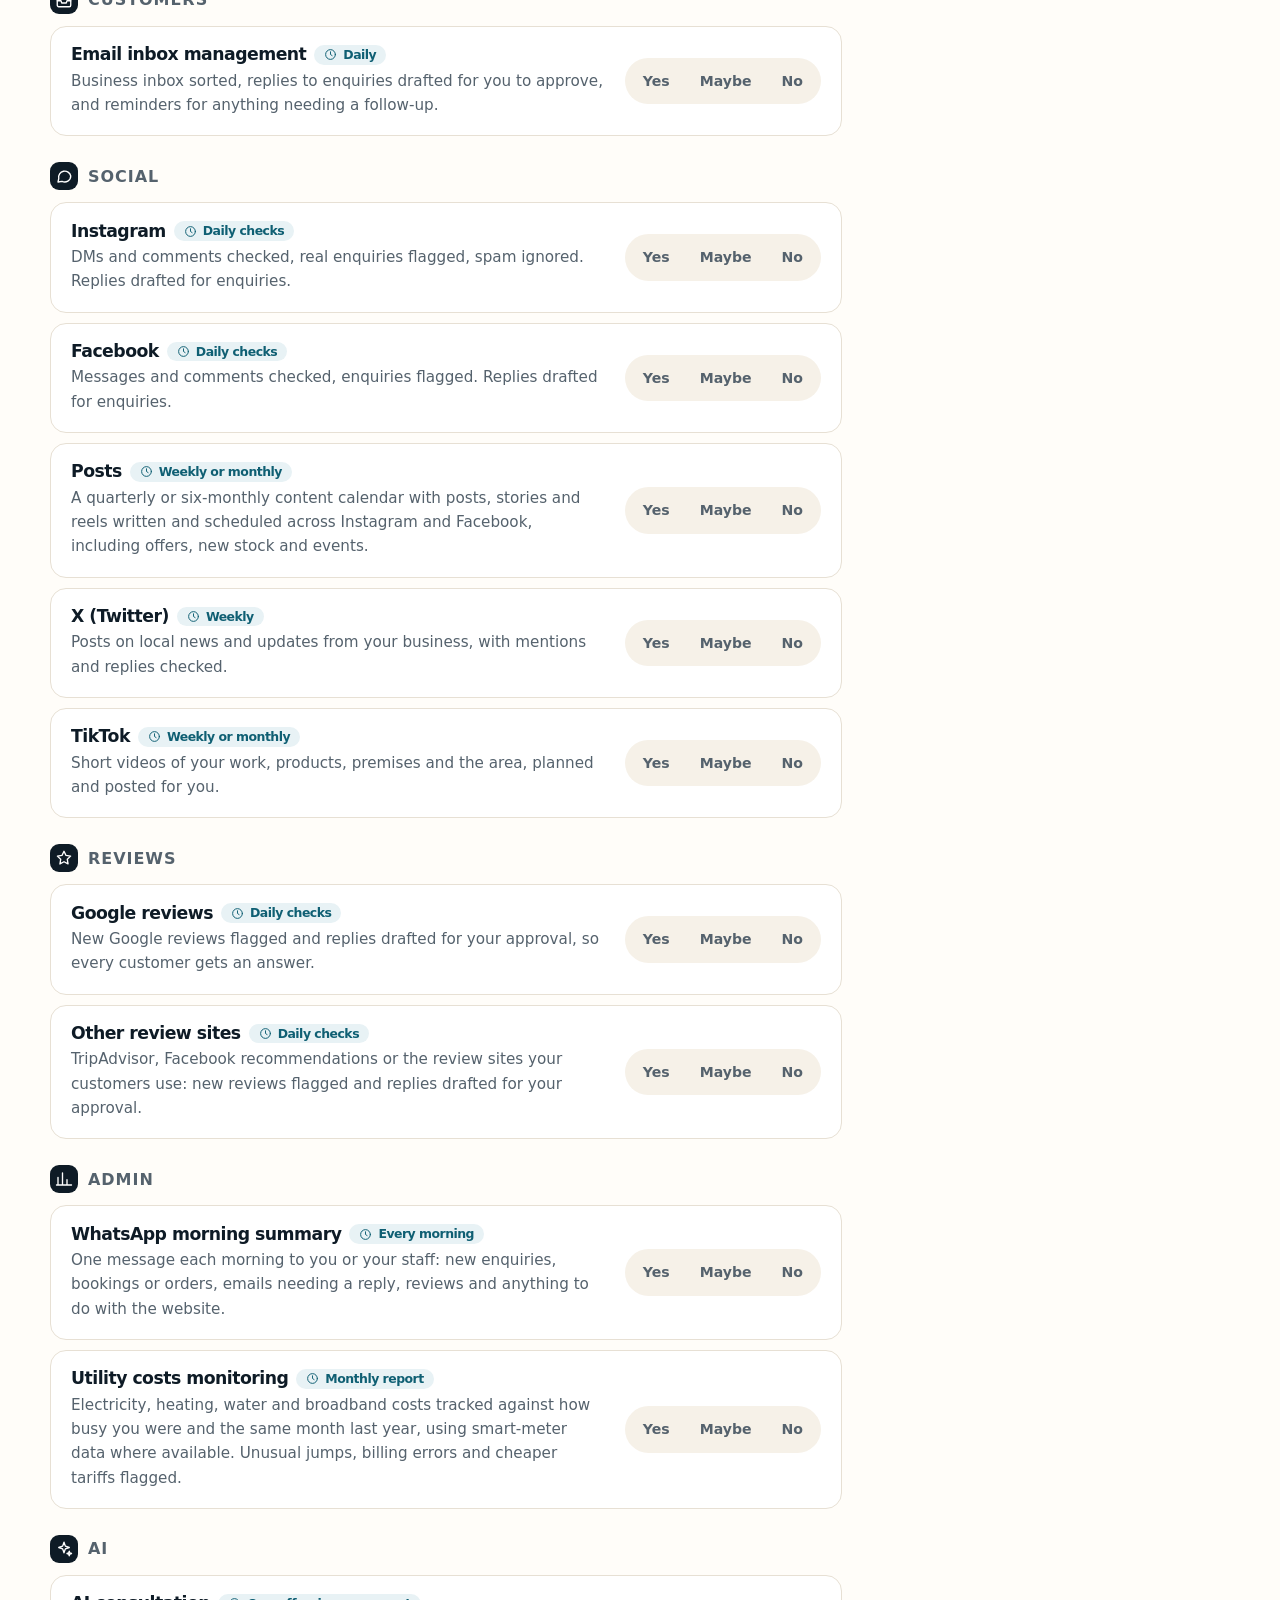
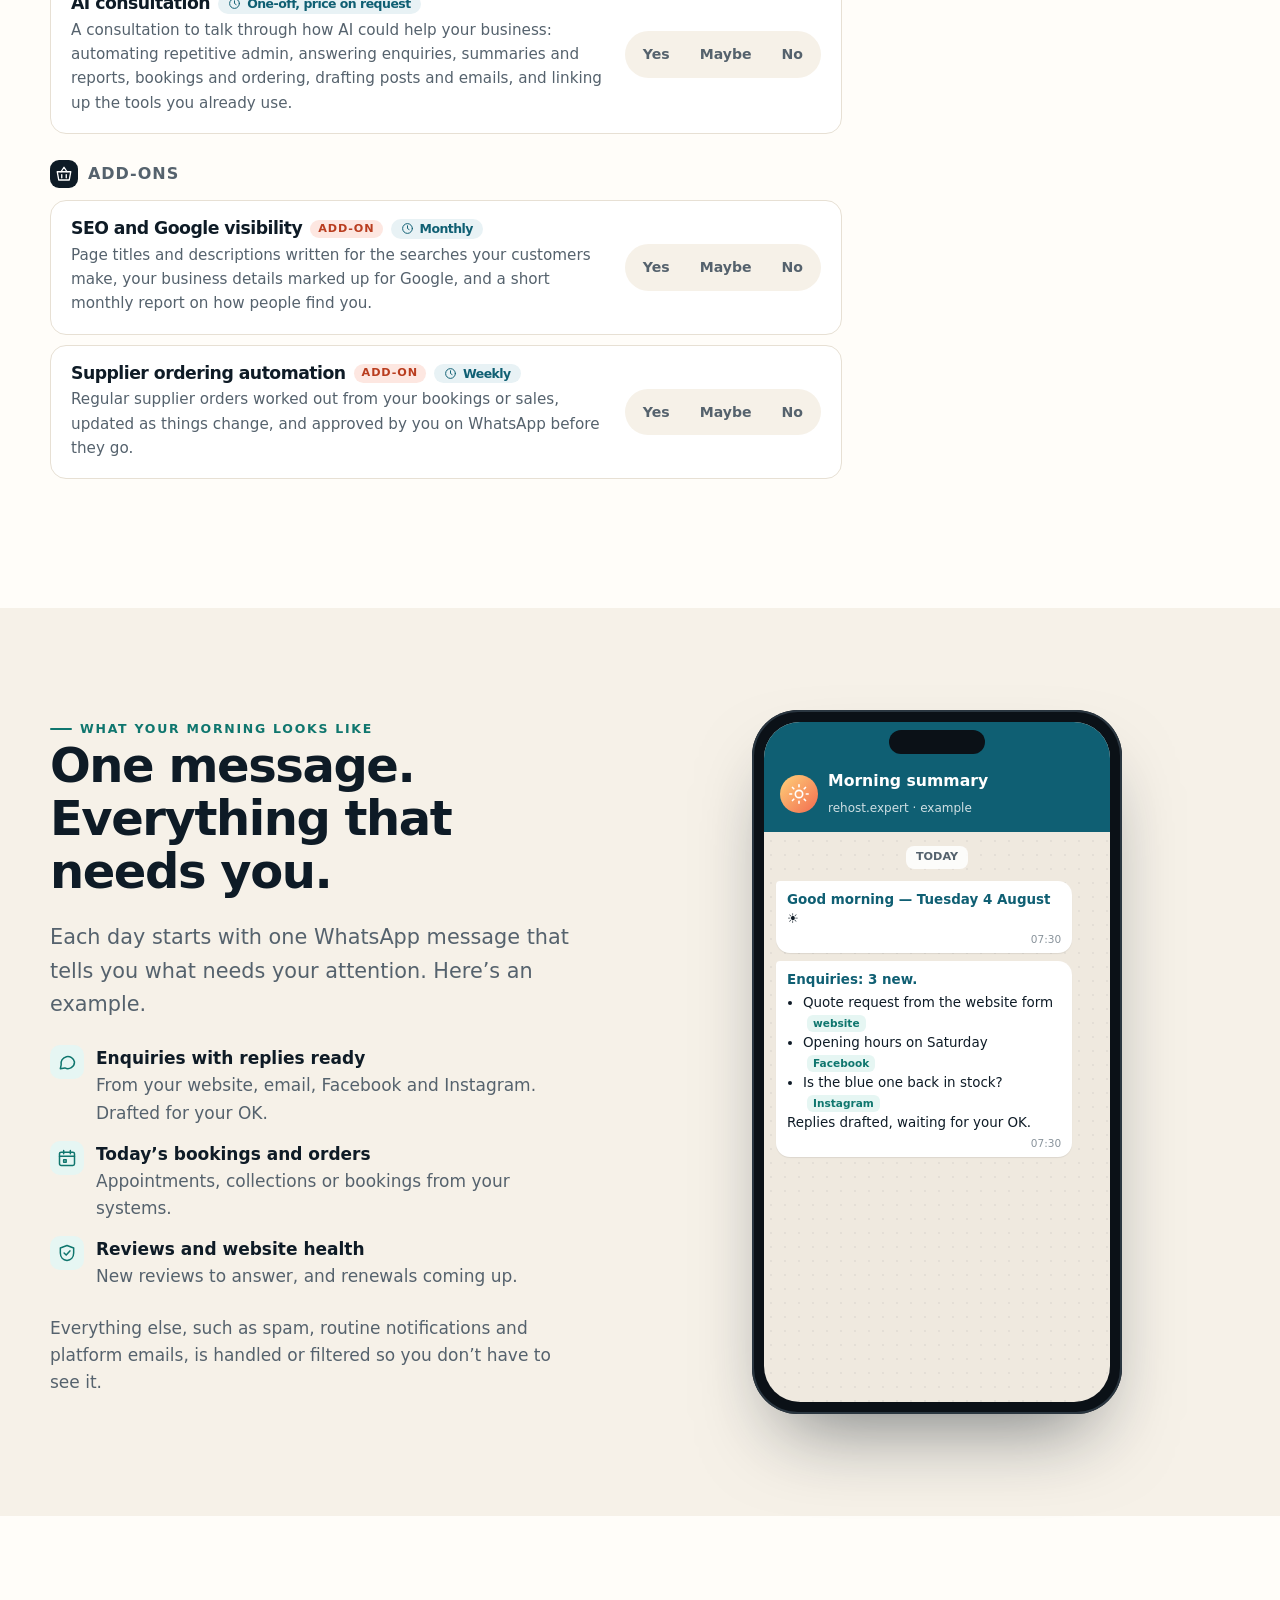
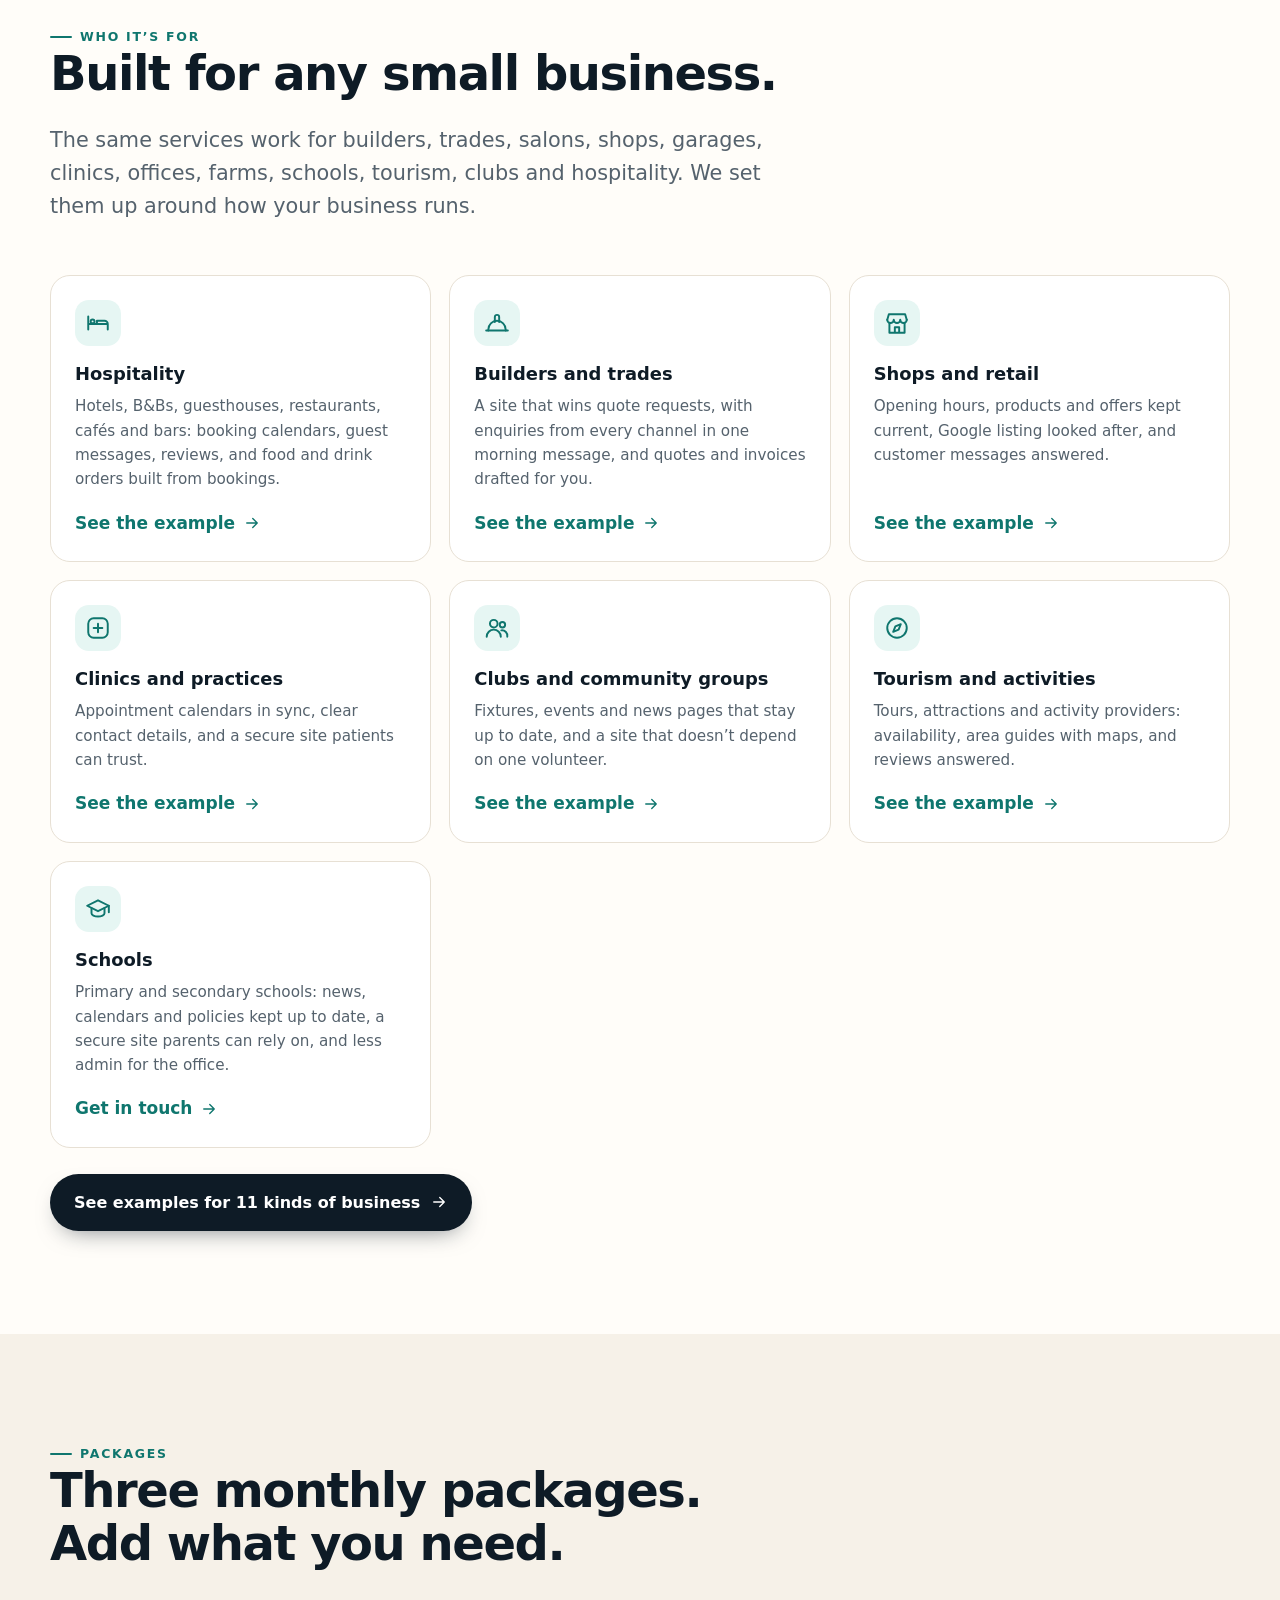
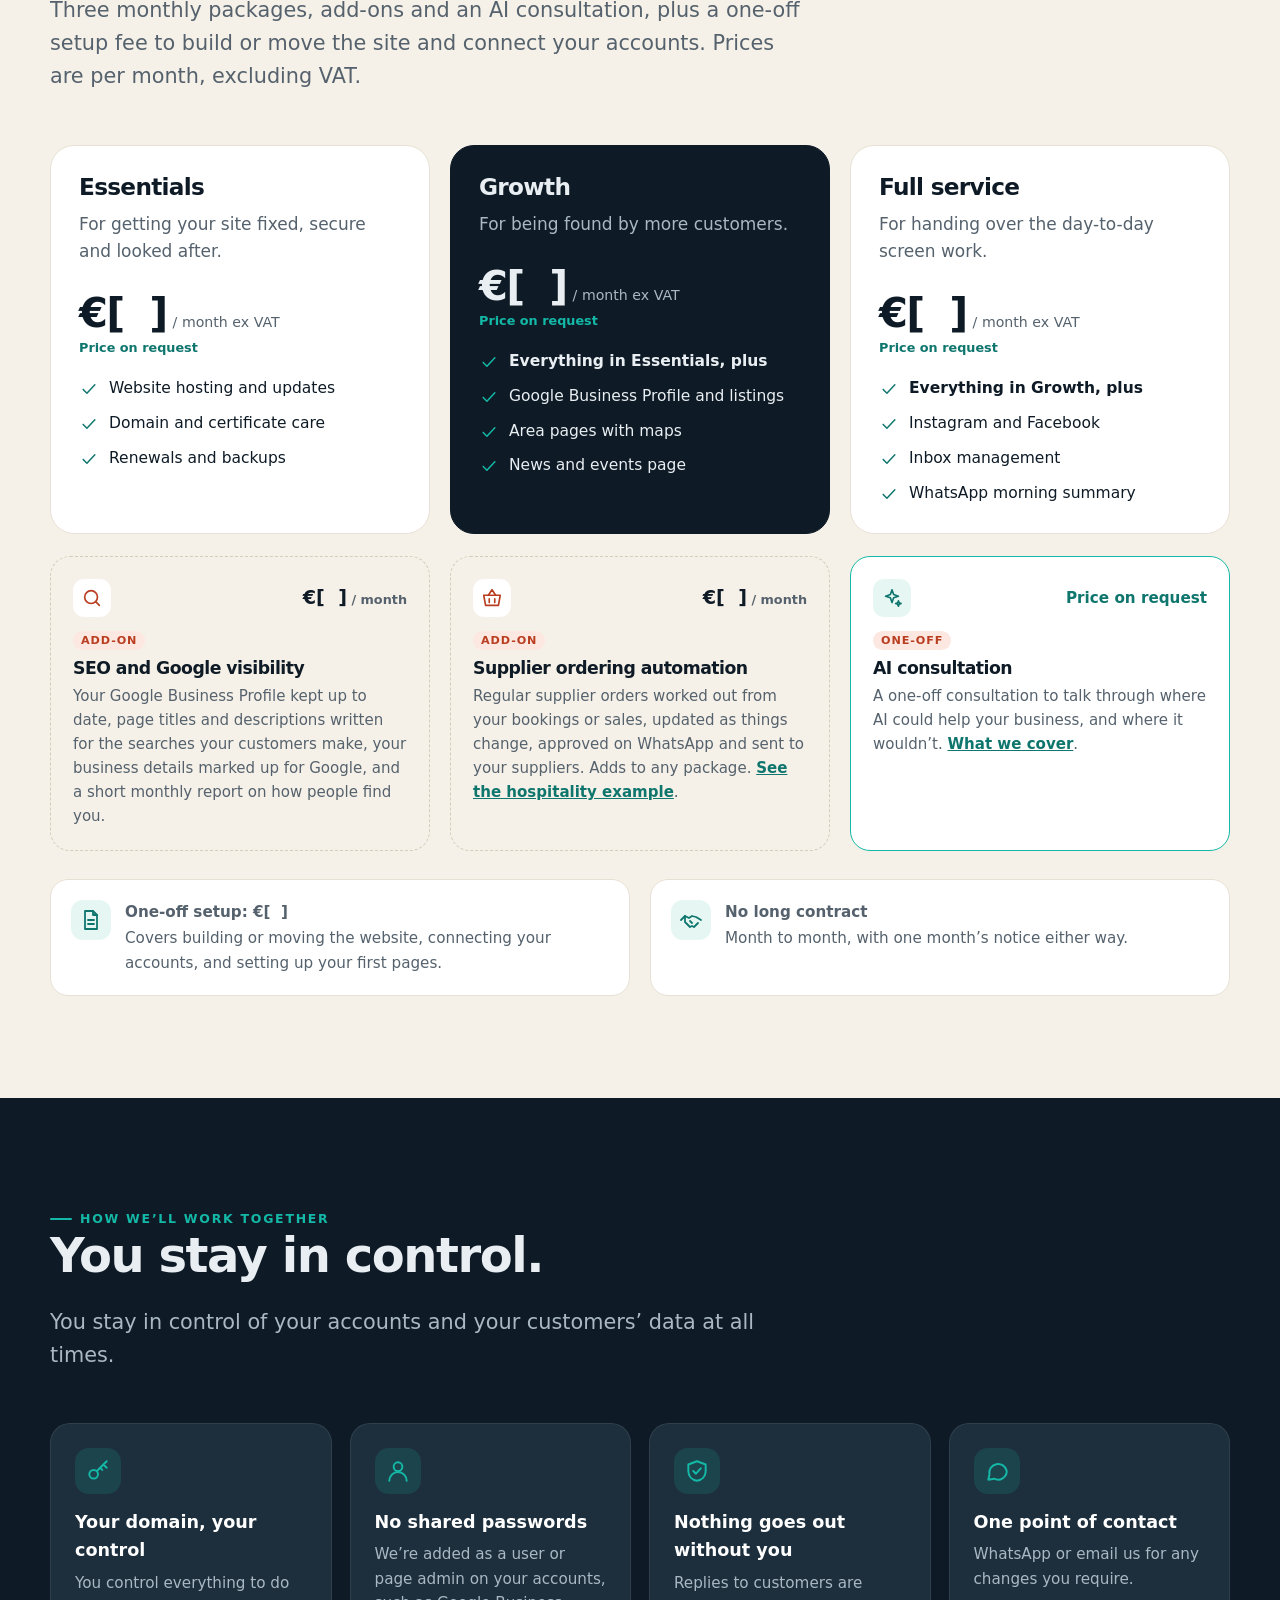
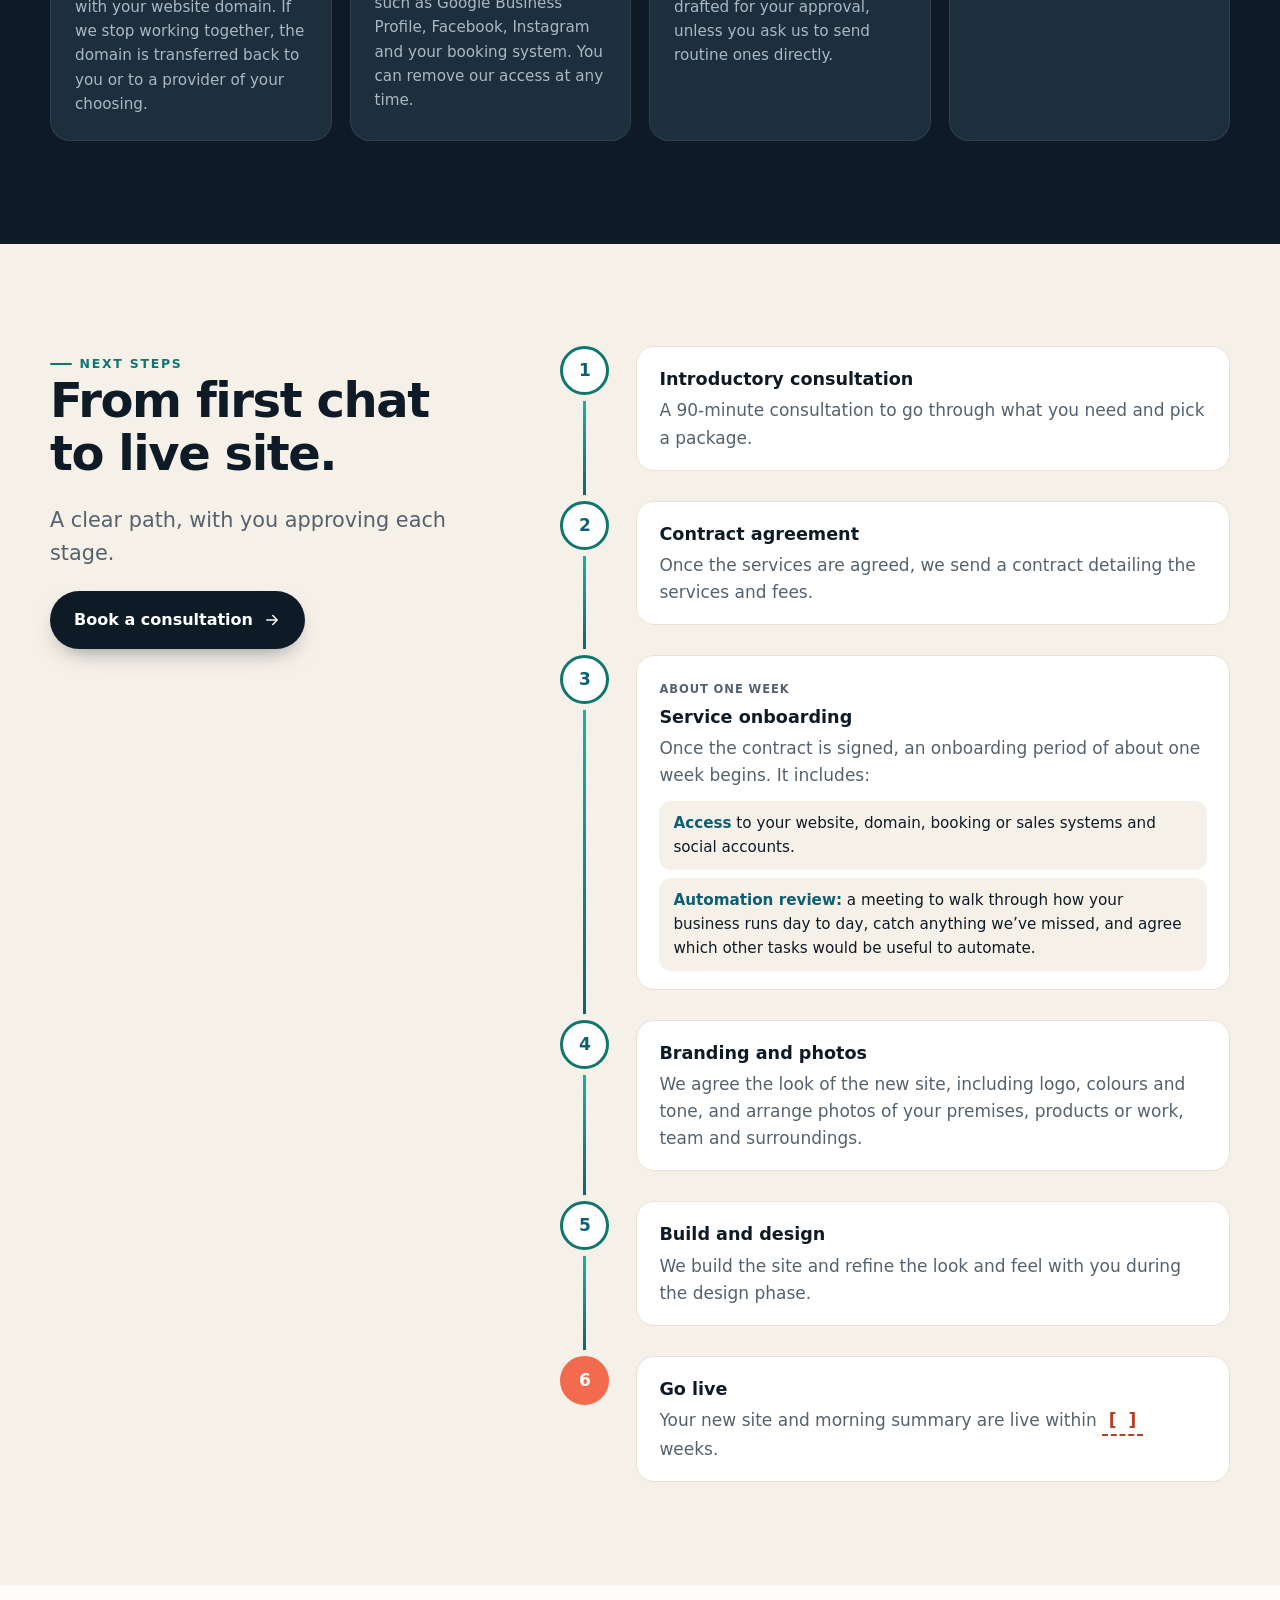
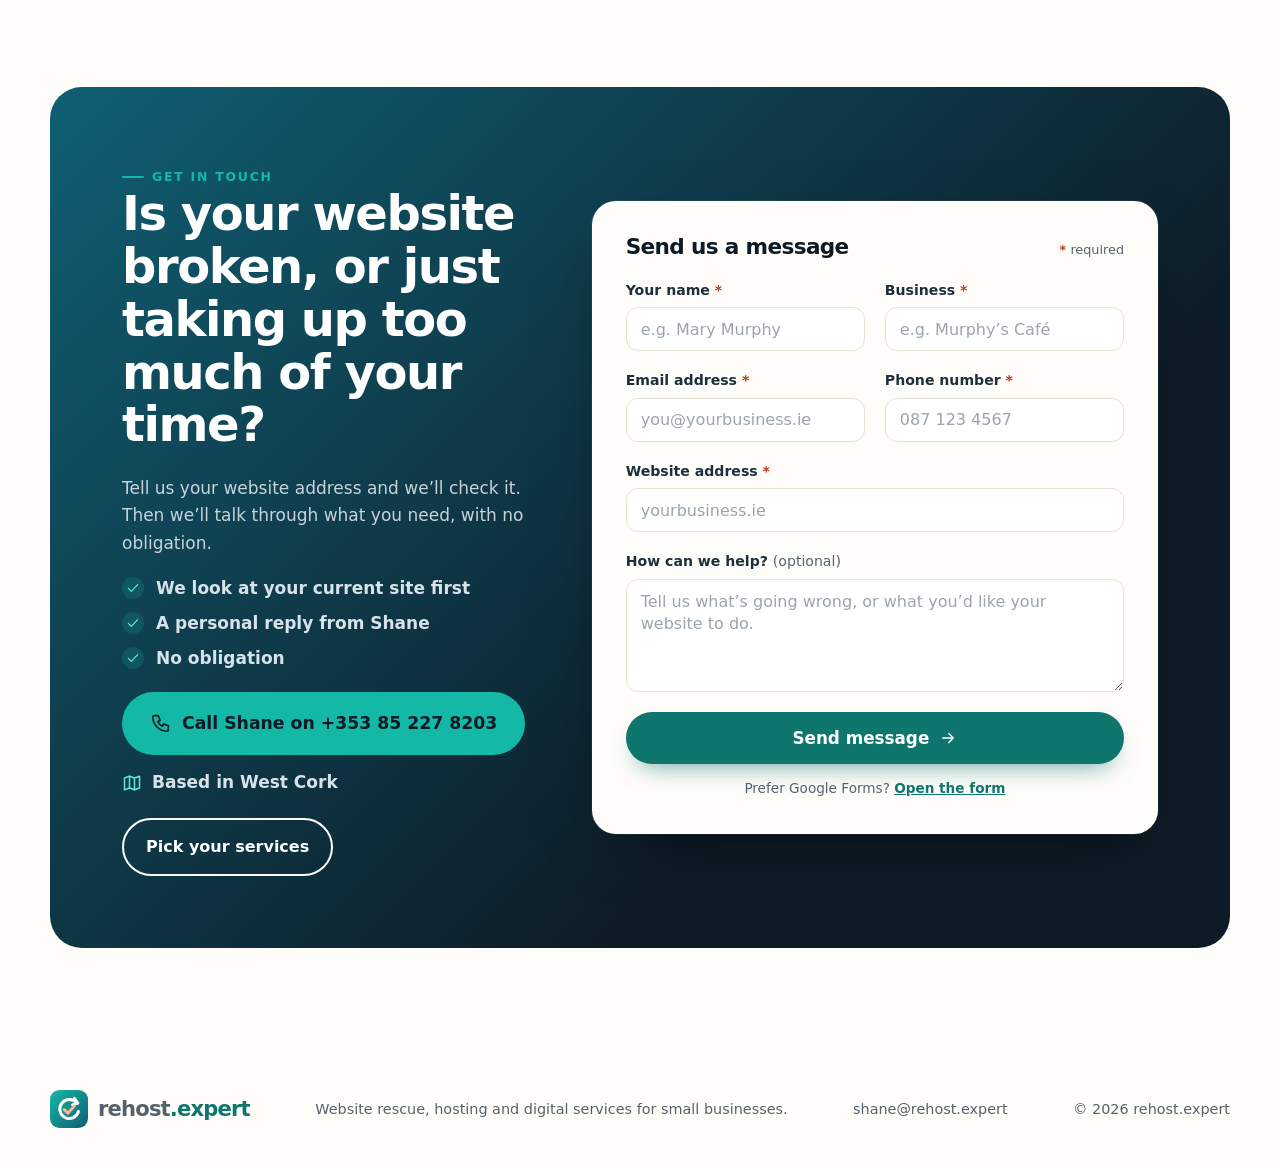
==== commit f640004d: "Selection panel heading wording" ====
--- a/index.html
+++ b/index.html
@@ -300,7 +300,7 @@
 </fieldset></article>
 </div></div>
 <aside class="summary" aria-labelledby="sum-h" aria-live="polite">
-<h3 id="sum-h">Your selection</h3>
+<h3 id="sum-h">Please select the services you’re interested in</h3>
 <p class="muted" style="margin:0;color:#a9b8c3;font-size:.92rem" id="sum-sub">Nothing picked yet. Choose Yes, Maybe or No for each service.</p>
 <div class="meter" aria-hidden="true"><i class="y" style="width:0"></i><i class="m" style="width:0"></i><i class="n" style="width:0"></i></div>
 <div class="counts"><span><i class="dot" style="background:var(--sea-2)"></i>Yes <b id="c-yes">0</b></span><span><i class="dot" style="background:#f59e0b"></i>Maybe <b id="c-maybe">0</b></span><span><i class="dot" style="background:#7b8790"></i>No <b id="c-no">0</b></span><span>To decide <b id="c-left">21</b></span></div>
